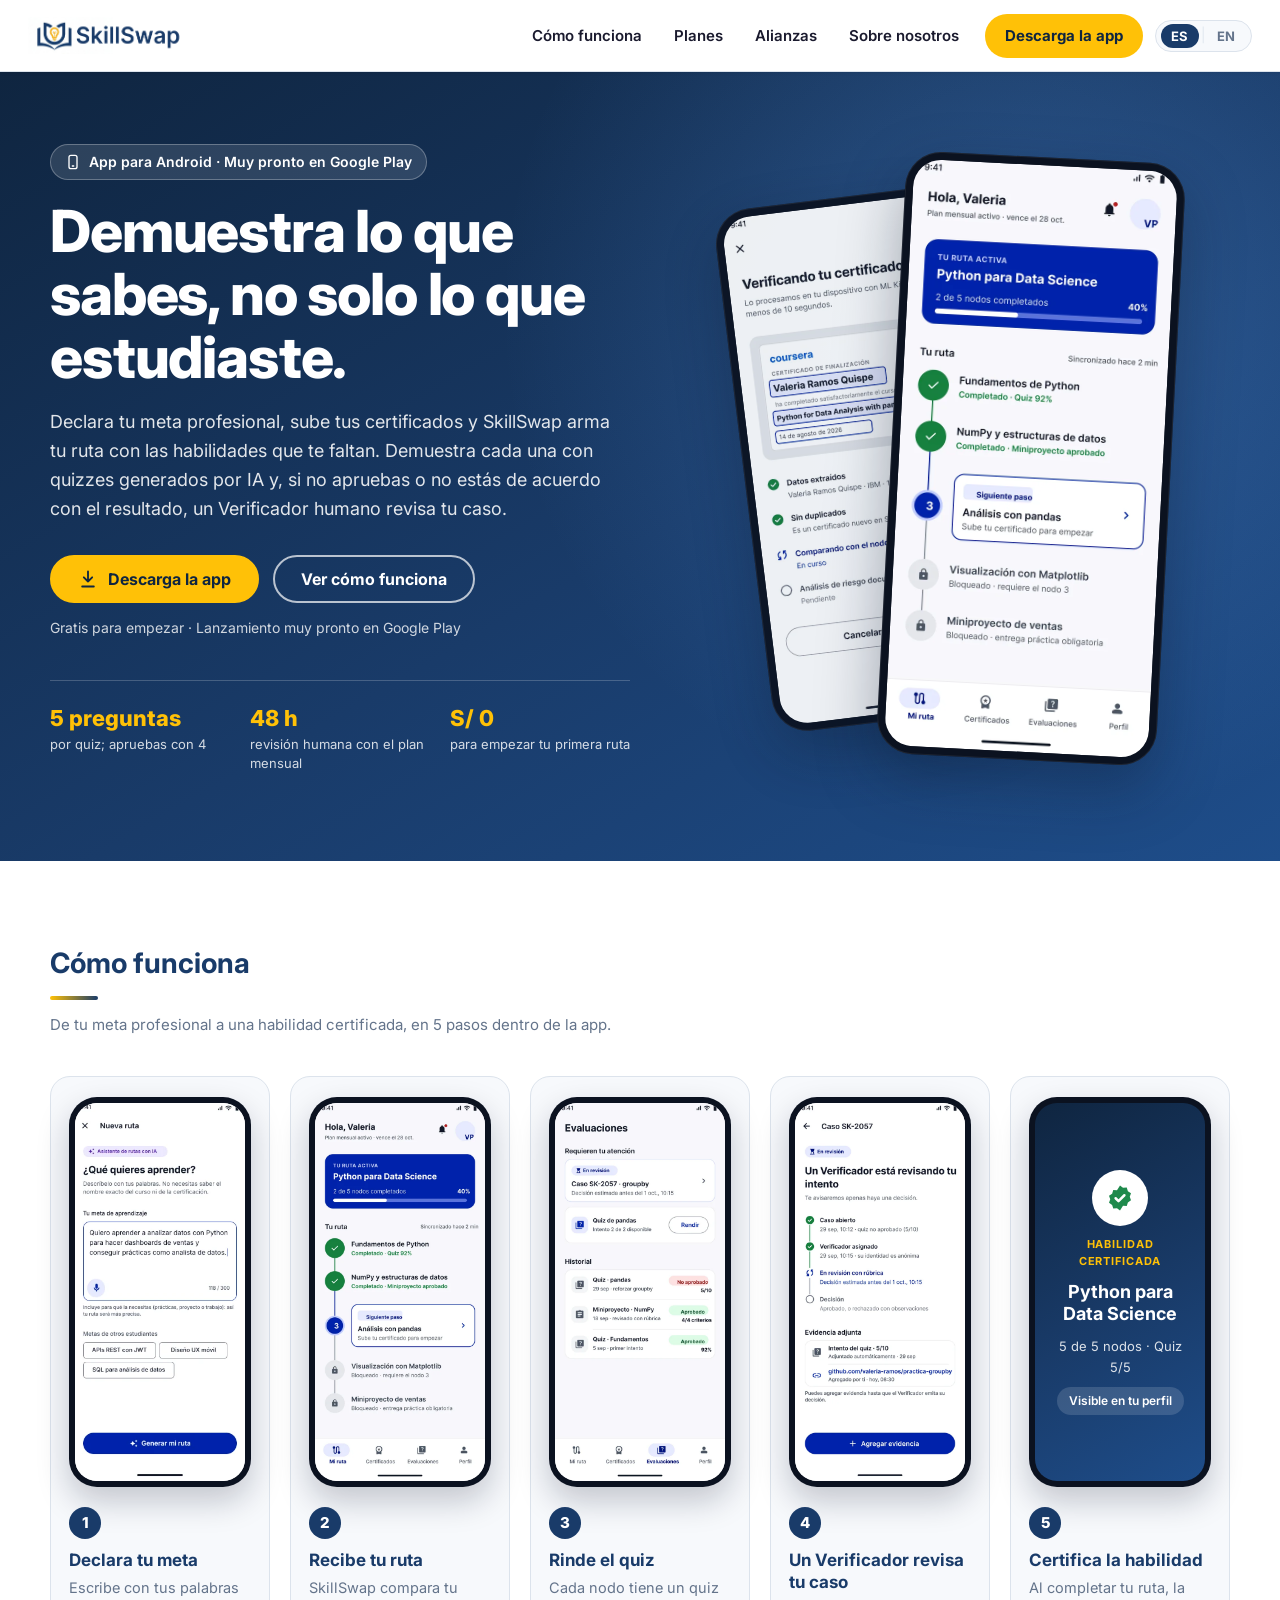
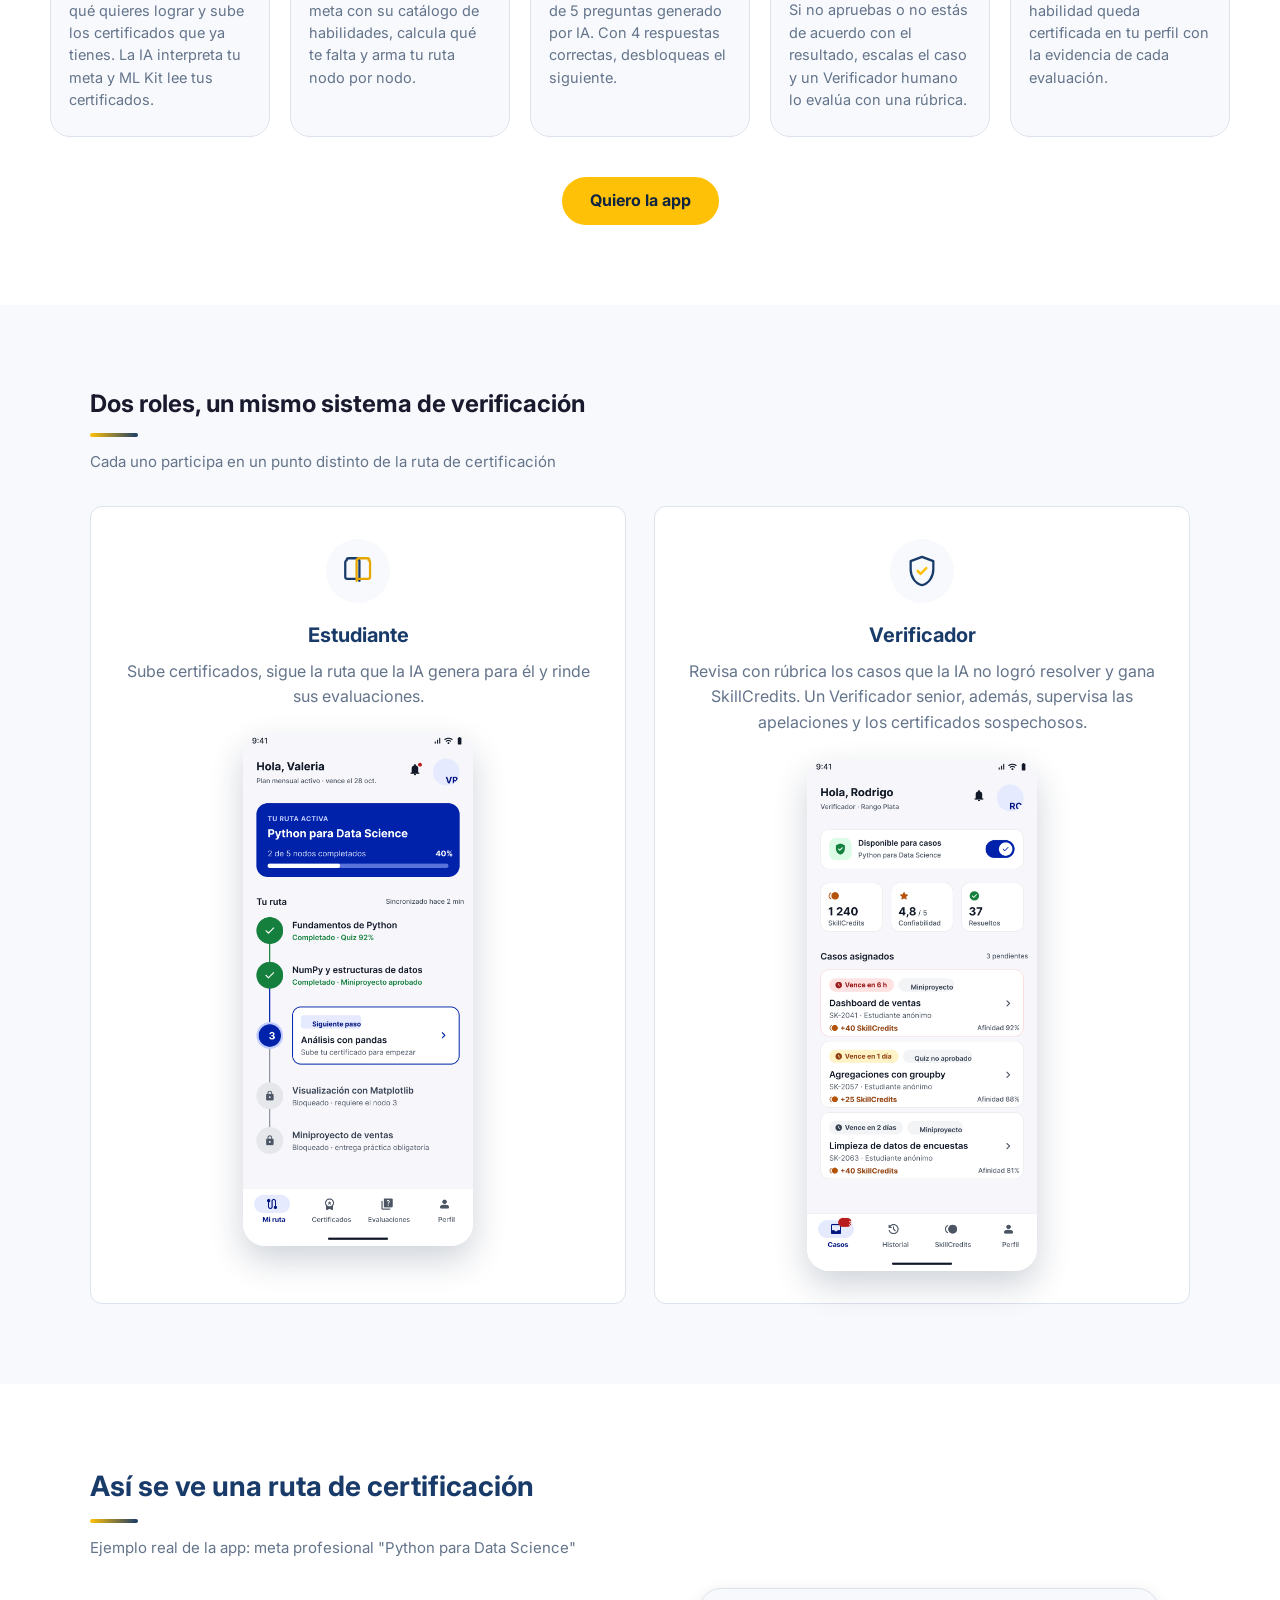
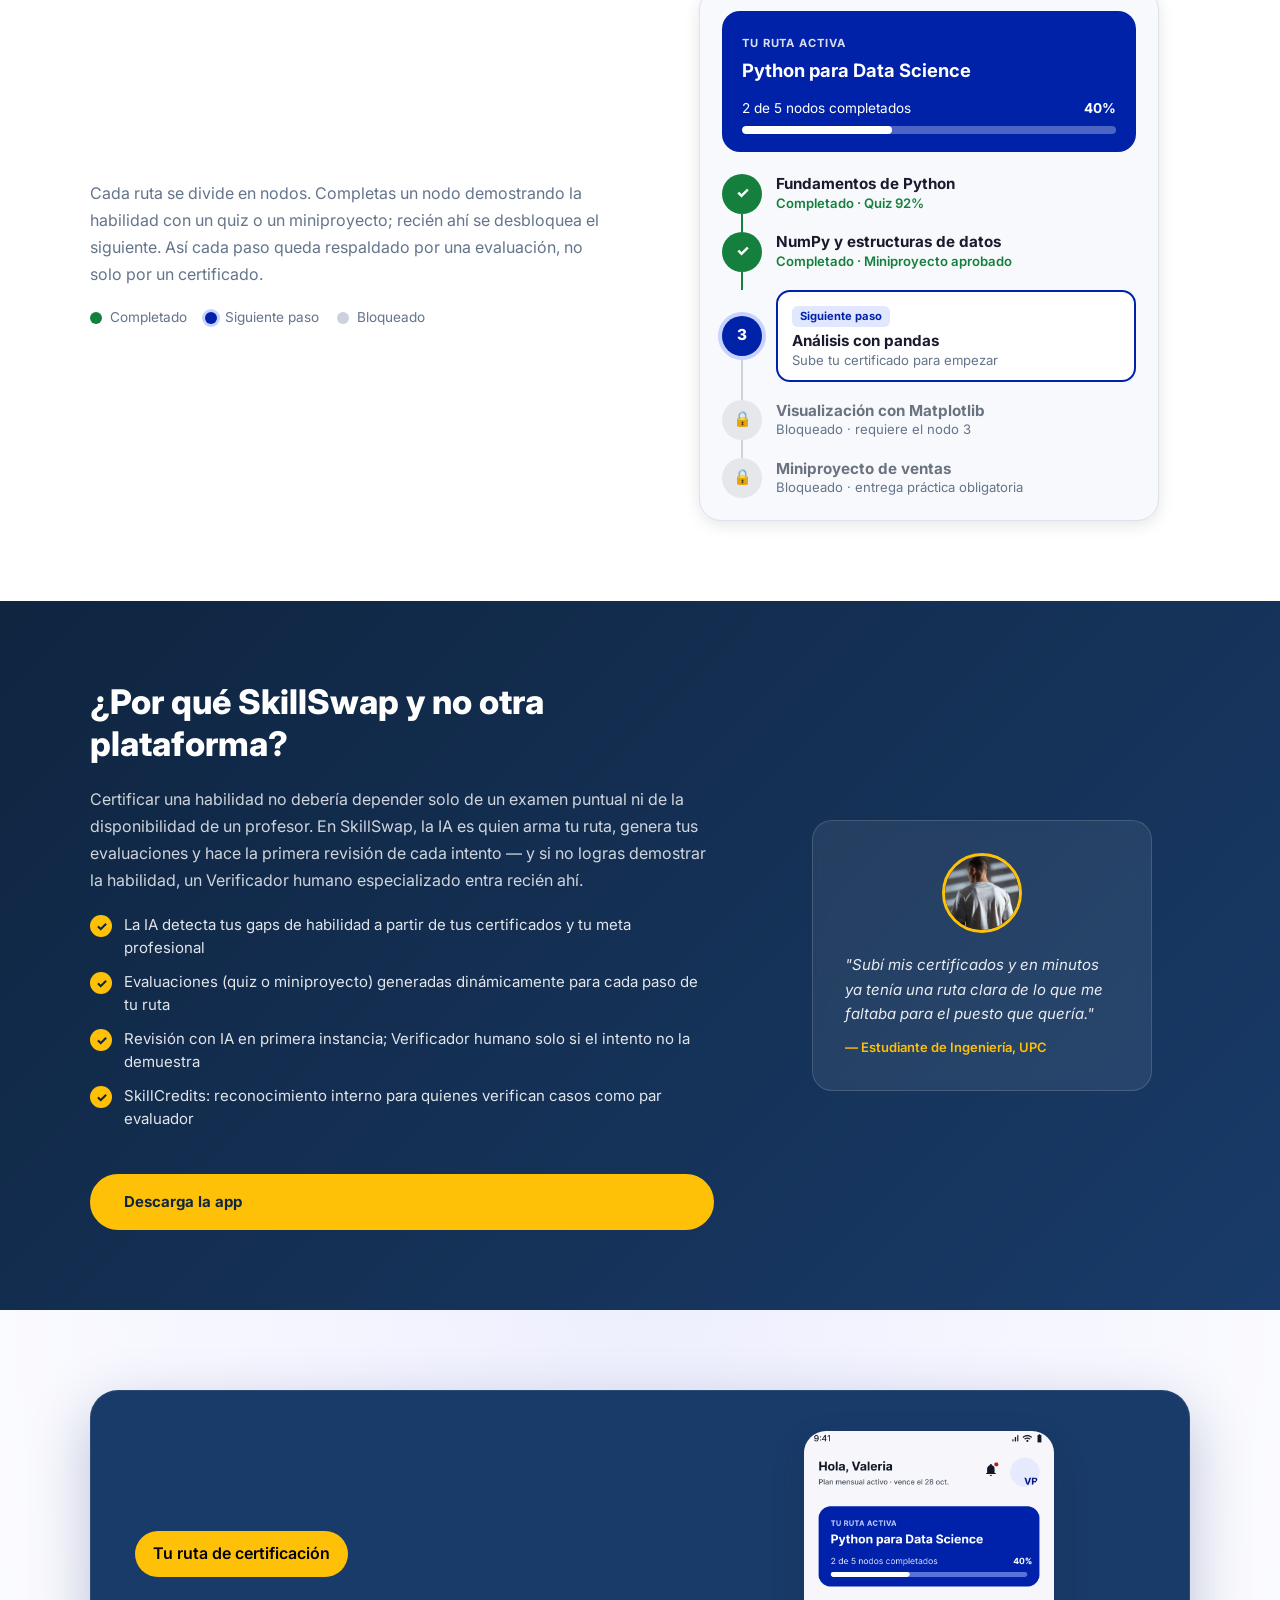
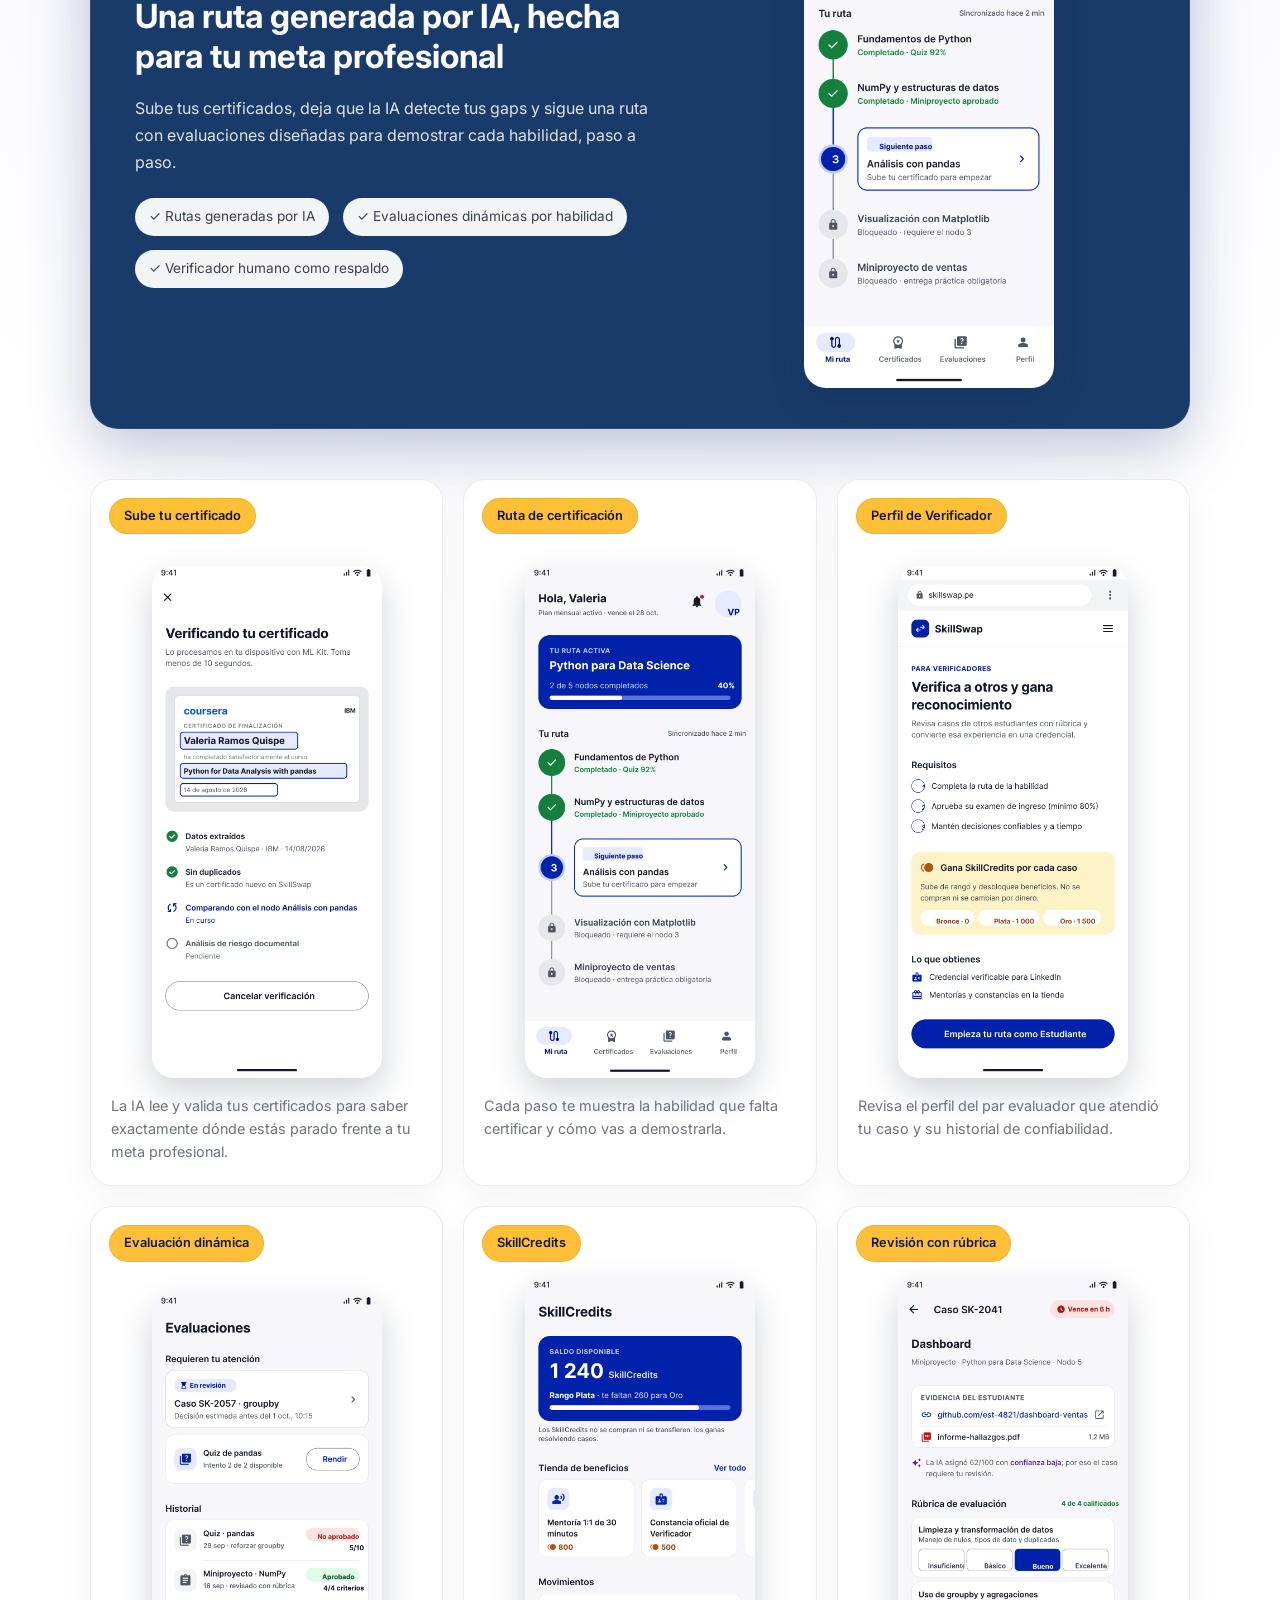
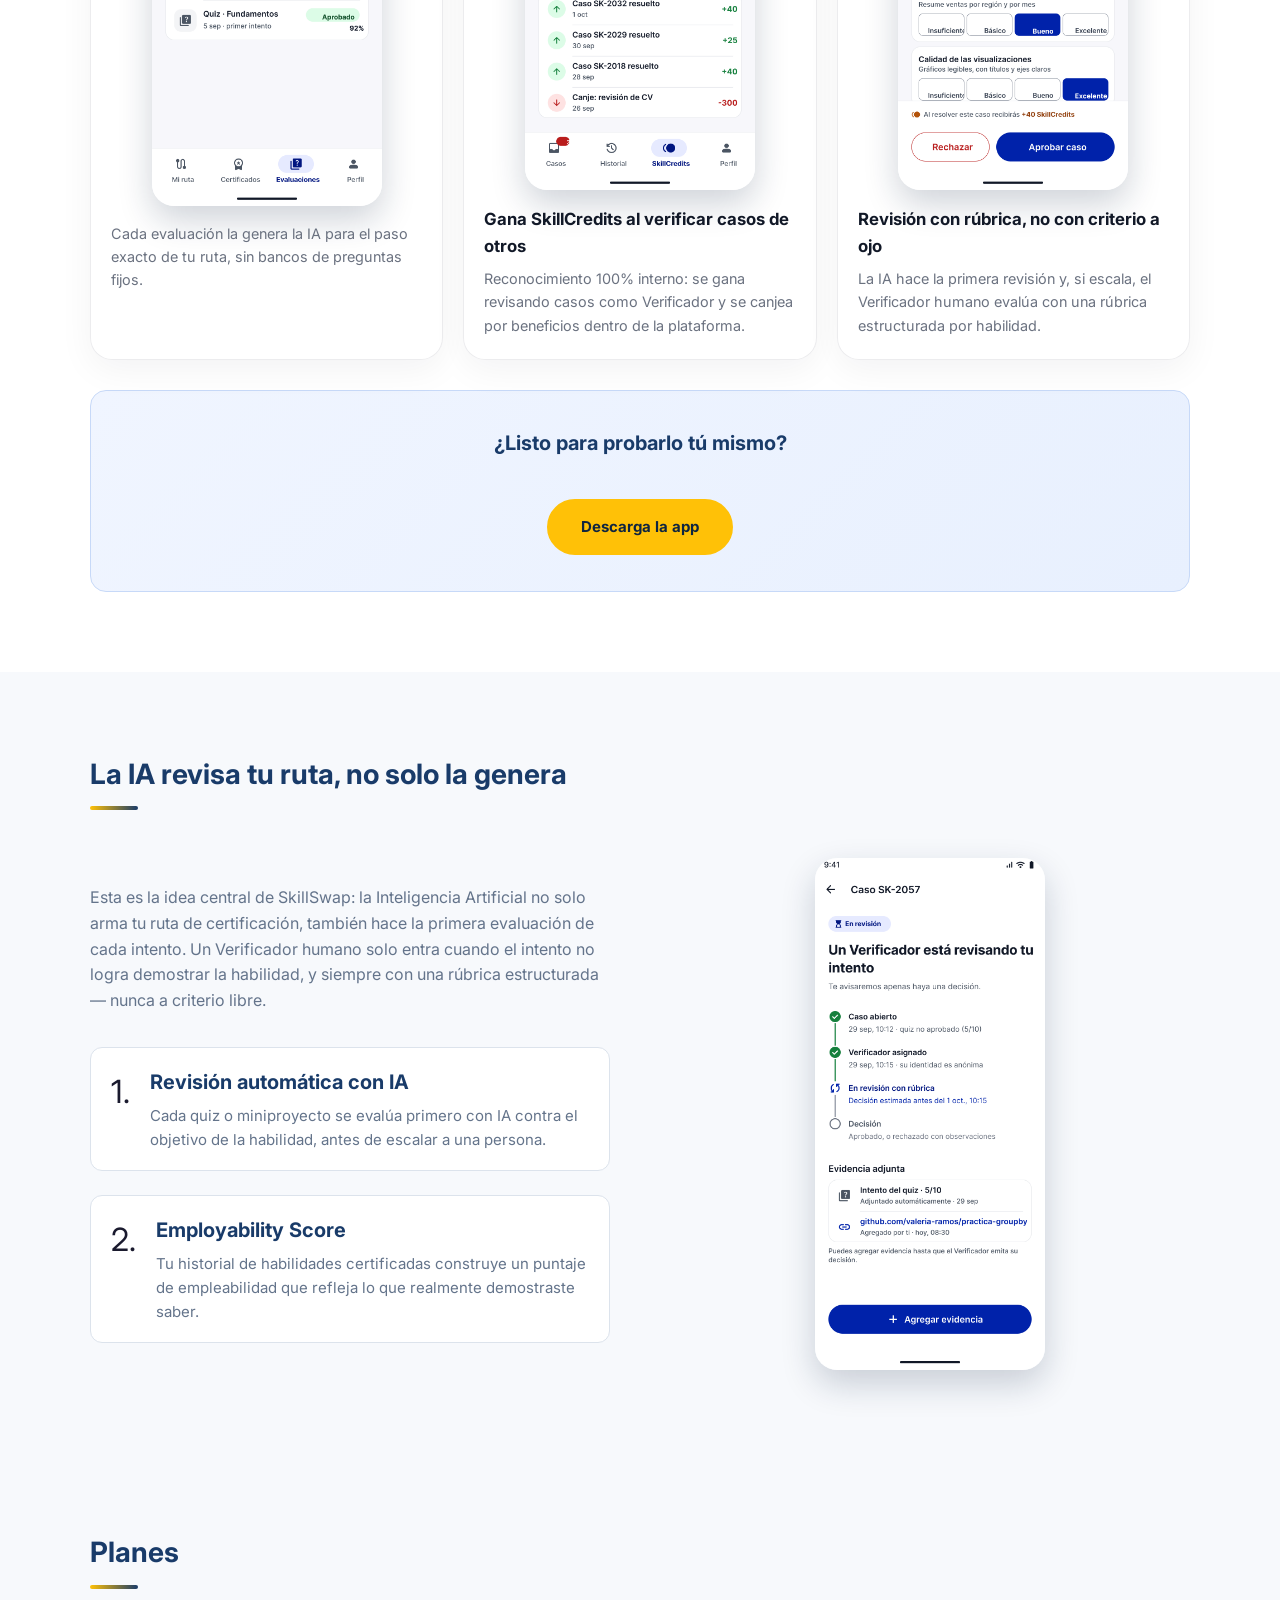
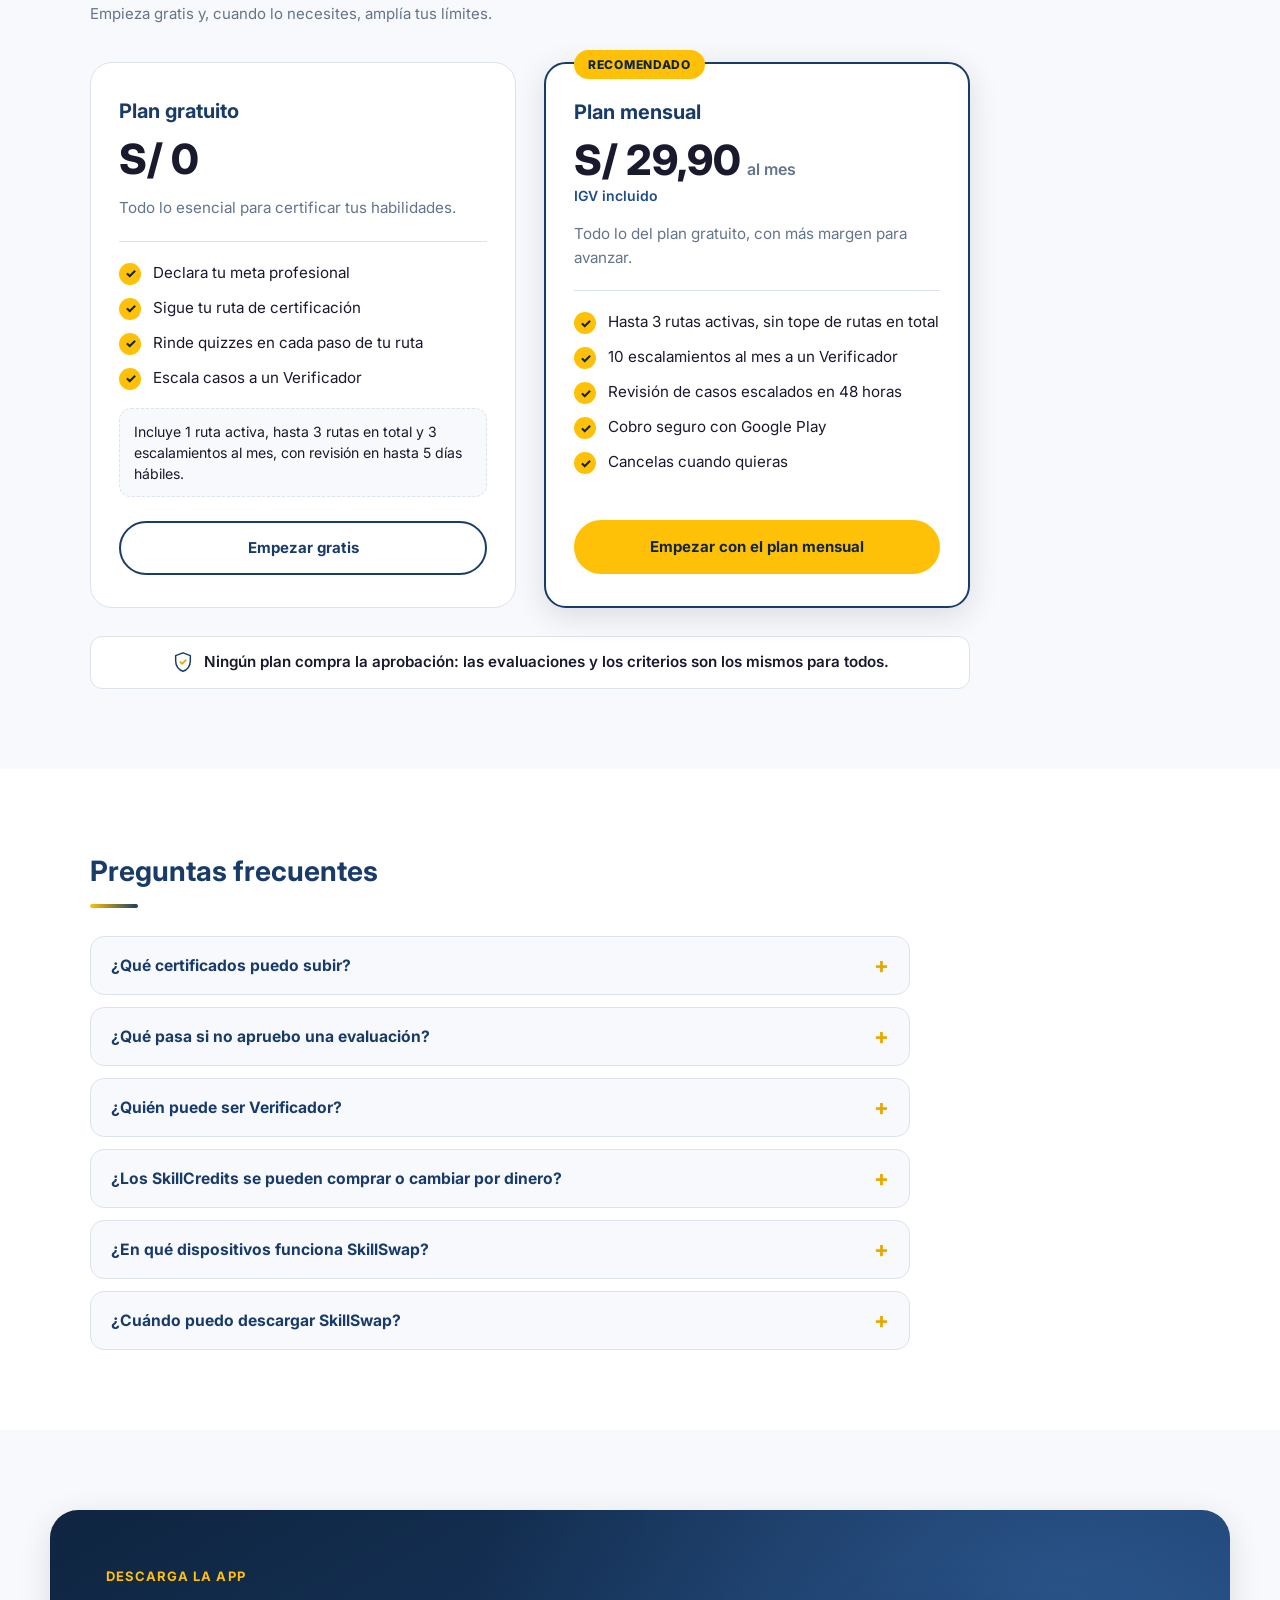
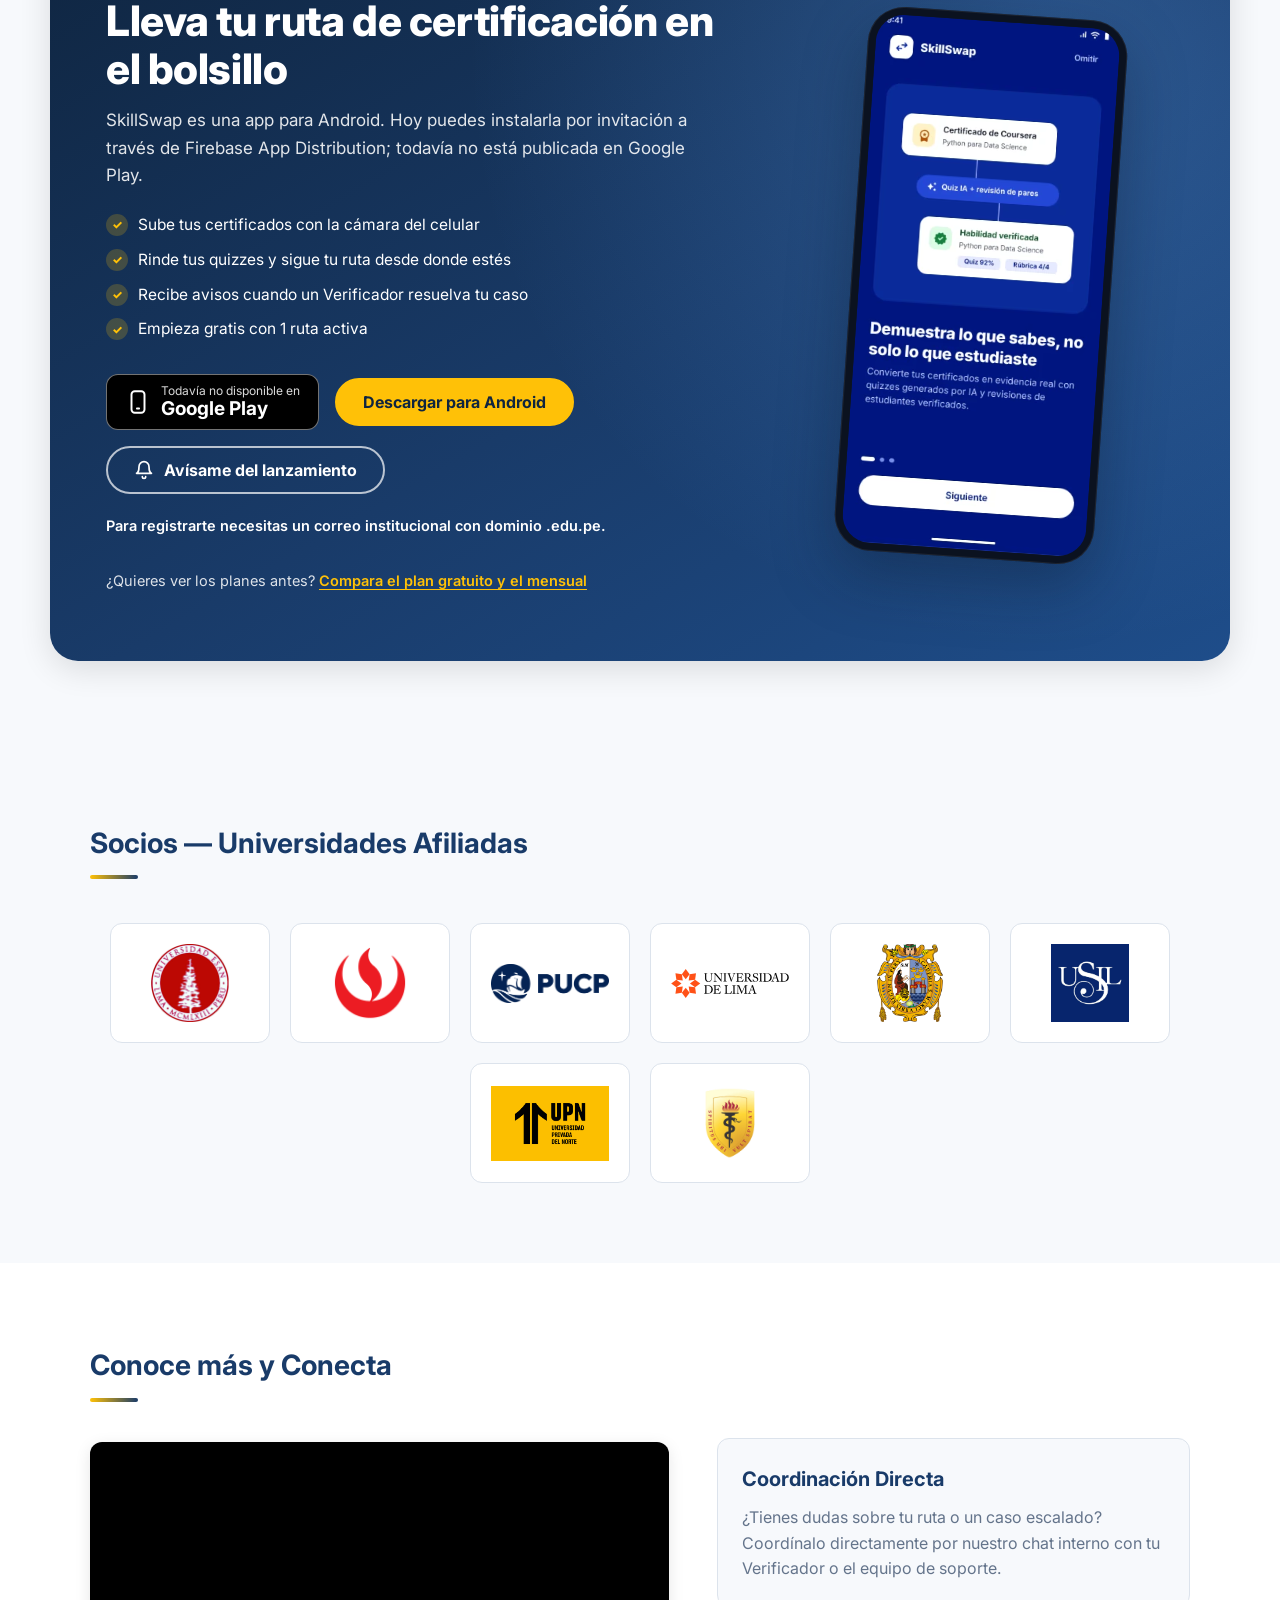
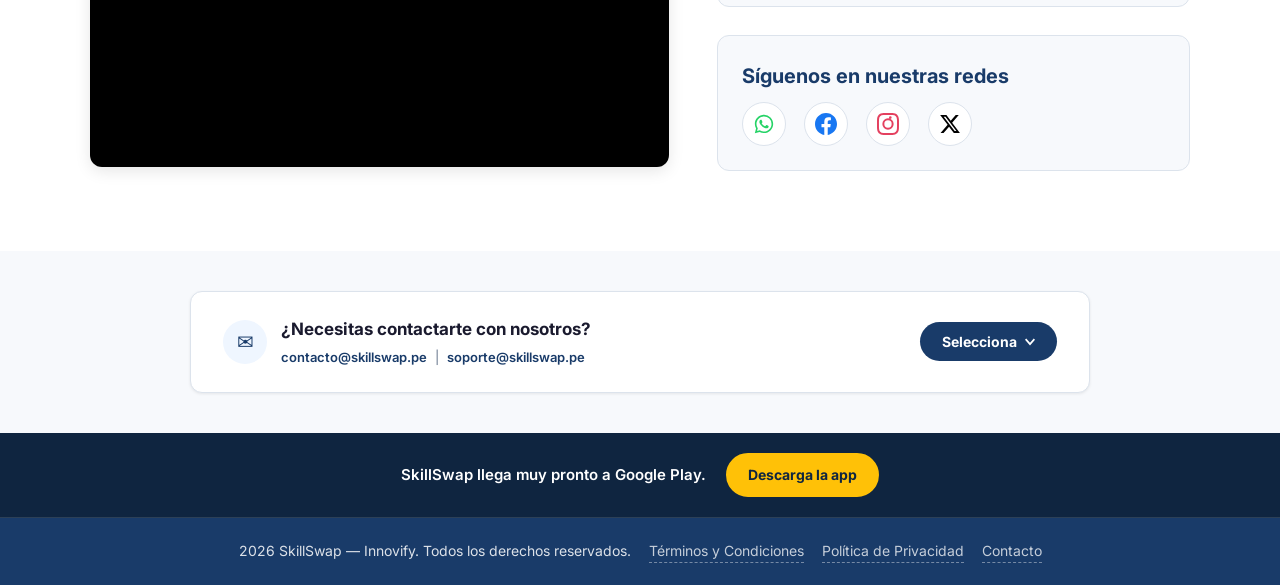
==== index.html @ 42bda7fb "feat(landing): embed YouTube presentation video in the connect section" ====
<!DOCTYPE html>
<html lang="es">
  <head>
    <meta charset="UTF-8" />
    <meta name="viewport" content="width=device-width, initial-scale=1.0" />

    <!-- ── SEO Meta Tags ── -->
    <meta name="description" content="SkillSwap es la app para Android que certifica tus habilidades: declara tu meta, sube tus certificados, sigue tu ruta y rinde quizzes generados por IA. Muy pronto en Google Play." />
    <meta name="keywords" content="verificación de habilidades, inteligencia artificial, certificaciones, ruta de aprendizaje, estudiantes universitarios, SkillSwap, Perú, empleabilidad" />
    <meta name="author" content="Innovify" />

    <!-- ── SEO Bilingüe: hreflang (US35) ── -->
    <link rel="alternate" hreflang="es" href="index.html" />
    <link rel="alternate" hreflang="en" href="index.html" />
    <link rel="alternate" hreflang="x-default" href="index.html" />

    <link rel="stylesheet" href="assets/styles/index_stylesheet.css" />
    <link rel="stylesheet" href="assets/styles/screenshots_stylesheet.css" />
    <link rel="stylesheet" href="assets/styles/app_landing_stylesheet.css" />
    <link rel="icon" href="favicon.ico" type="image/x-icon" />
    <title>SkillSwap | Verificación de Habilidades con IA</title>
  </head>
  <body>

    <!-- ═══════════════════════════════════════ NAV ═══════════════════════════════════════ -->
    <nav class="barra-navegacion">

      <!-- Botón menú hamburguesa -->
      <button type="button" class="menu-hamburguesa" id="btn-menu" aria-label="Abrir menú" aria-expanded="false" aria-controls="menu-principal">
        <span></span>
        <span></span>
        <span></span>
      </button>

      <!-- Logo -->
      <div class="logo">
        <a href="index.html">
          <img src="assets/images/SkillSwap_logo.png" alt="SkillSwap — inicio" />
        </a>
      </div>

      <!-- CTA de descarga visible en móvil (fuera del menú) -->
      <a href="#descarga" class="nav-cta-movil" data-i18n="nav-download-short">Descargar</a>

      <!-- Menú principal -->
      <div class="menu-horizontal" id="menu-principal">
        <ul class="menu-horizontal-opciones">

          <li><a href="#como-funciona" data-i18n="nav-como-funciona">Cómo funciona</a></li>
          <li><a href="#seccion-planes" data-i18n="nav-planes">Planes</a></li>
          <li><a href="sites/partnerships.html"   data-i18n="nav-alianzas">Alianzas</a></li>
          <li><a href="sites/aboutUs.html" data-i18n="nav-sobre-nosotros">Sobre nosotros</a></li>

          <li class="nav-cta-item">
            <a href="#descarga" class="nav-cta-descarga" data-i18n="nav-download">Descarga la app</a>
          </li>

          <!-- ── Selector de Idioma (US35) ── -->
          <li class="lang-switcher-item">
            <div class="lang-switcher" role="group" aria-label="Seleccionar idioma">
              <button class="lang-btn active" data-lang="es" onclick="applyLanguage('es')" aria-label="Español">ES</button>
              <span class="lang-divider">|</span>
              <button class="lang-btn"        data-lang="en" onclick="applyLanguage('en')" aria-label="English">EN</button>
            </div>
          </li>

        </ul>
      </div>
    </nav>

    <!-- ═══════════════════════════════════════ SECCIÓN 1 — HERO ═══════════════════════════════════════ -->
    <section class="hero-app" aria-labelledby="hero-titulo">
      <div class="hero-app-contenido">

        <div class="hero-app-texto">
          <p class="hero-app-badge">
            <svg width="16" height="16" viewBox="0 0 24 24" fill="none" aria-hidden="true" focusable="false"><rect x="6" y="2" width="12" height="20" rx="3" stroke="currentColor" stroke-width="2"/><path d="M11 18h2" stroke="currentColor" stroke-width="2" stroke-linecap="round"/></svg>
            <span data-i18n="hero-badge">App para Android · Muy pronto en Google Play</span>
          </p>
          <h1 class="hero-app-titulo" id="hero-titulo" data-i18n="hero-title">Demuestra lo que sabes, no solo lo que estudiaste.</h1>
          <p class="hero-app-subtitulo" data-i18n="hero-subtitle">Declara tu meta profesional, sube tus certificados y SkillSwap arma tu ruta con las habilidades que te faltan. Demuestra cada una con quizzes generados por IA y, si no apruebas o no estás de acuerdo con el resultado, un Verificador humano revisa tu caso.</p>

          <div class="hero-app-ctas">
            <a href="#descarga" class="btn-app btn-app-primario">
              <svg width="20" height="20" viewBox="0 0 24 24" fill="none" aria-hidden="true" focusable="false"><path d="M12 3v12m0 0l-5-5m5 5l5-5M5 21h14" stroke="currentColor" stroke-width="2.2" stroke-linecap="round" stroke-linejoin="round"/></svg>
              <span data-i18n="hero-btn">Descarga la app</span>
            </a>
            <a href="#como-funciona" class="btn-app btn-app-secundario" data-i18n="hero-btn-sec">Ver cómo funciona</a>
          </div>
          <p class="hero-app-nota" data-i18n="hero-note">Gratis para empezar · Lanzamiento muy pronto en Google Play</p>

          <ul class="hero-app-datos">
            <li><strong data-i18n="stat1-num">5 preguntas</strong><span data-i18n="stat1-label">por quiz; apruebas con 4</span></li>
            <li><strong data-i18n="stat2-num">48 h</strong><span data-i18n="stat2-label">revisión humana con el plan mensual</span></li>
            <li><strong data-i18n="stat3-num">S/ 0</strong><span data-i18n="stat3-label">para empezar tu primera ruta</span></li>
          </ul>
        </div>

        <div class="hero-app-visual">
          <figure class="telefono telefono-atras">
            <img src="assets/images/app/app-certificado.webp" width="560" height="1246" alt="Pantalla de la app: verificando un certificado de Coursera con ML Kit, datos extraídos y sin duplicados" />
          </figure>
          <figure class="telefono telefono-frente">
            <img src="assets/images/app/app-ruta.webp" width="560" height="1246" alt="Pantalla de la app: ruta activa Python para Data Science con 2 de 5 nodos completados" fetchpriority="high" />
          </figure>
        </div>

      </div>
    </section>

    <!-- ═══════════════════════════════════════ SECCIÓN 2 — SOBRE NOSOTROS / CÓMO FUNCIONA ═══════════════════════════════════════ -->
    <section class="seccion-flujo" id="como-funciona" aria-labelledby="flujo-titulo">
      <div class="titulo-seccion">
        <h2 class="nosotros-titulo" id="flujo-titulo" data-i18n="flow-title">Cómo funciona</h2>
        <div class="titulo-decorador"></div>
        <p class="seccion-subtitulo" data-i18n="flow-subtitle">De tu meta profesional a una habilidad certificada, en 5 pasos dentro de la app.</p>
      </div>

      <ol class="flujo-pasos" tabindex="0" aria-labelledby="flujo-titulo">
        <li class="flujo-paso">
          <figure class="telefono telefono-sm">
            <img src="assets/images/app/app-meta.webp" width="310" height="672" loading="lazy" alt="Pantalla Nueva ruta: el estudiante escribe su meta de aprendizaje y pulsa Generar mi ruta" />
          </figure>
          <span class="flujo-num" aria-hidden="true">1</span>
          <h3 data-i18n="flow1-title">Declara tu meta</h3>
          <p data-i18n="flow1-desc">Escribe con tus palabras qué quieres lograr y sube los certificados que ya tienes. La IA interpreta tu meta y ML Kit lee tus certificados.</p>
        </li>
        <li class="flujo-paso">
          <figure class="telefono telefono-sm">
            <img src="assets/images/app/app-ruta.webp" width="560" height="1246" loading="lazy" alt="Pantalla Mi ruta: nodos completados, siguiente paso y nodos bloqueados" />
          </figure>
          <span class="flujo-num" aria-hidden="true">2</span>
          <h3 data-i18n="flow2-title">Recibe tu ruta</h3>
          <p data-i18n="flow2-desc">SkillSwap compara tu meta con su catálogo de habilidades, calcula qué te falta y arma tu ruta nodo por nodo.</p>
        </li>
        <li class="flujo-paso">
          <figure class="telefono telefono-sm">
            <img src="assets/images/app/app-quiz.webp" width="560" height="1246" loading="lazy" alt="Pantalla Evaluaciones: quizzes pendientes e historial de intentos" />
          </figure>
          <span class="flujo-num" aria-hidden="true">3</span>
          <h3 data-i18n="flow3-title">Rinde el quiz</h3>
          <p data-i18n="flow3-desc">Cada nodo tiene un quiz de 5 preguntas generado por IA. Con 4 respuestas correctas, desbloqueas el siguiente.</p>
        </li>
        <li class="flujo-paso">
          <figure class="telefono telefono-sm">
            <img src="assets/images/app/app-revision-verificador.webp" width="560" height="1246" loading="lazy" alt="Pantalla de seguimiento de caso: un Verificador está revisando el intento con rúbrica" />
          </figure>
          <span class="flujo-num" aria-hidden="true">4</span>
          <h3 data-i18n="flow4-title">Un Verificador revisa tu caso</h3>
          <p data-i18n="flow4-desc">Si no apruebas o no estás de acuerdo con el resultado, escalas el caso y un Verificador humano lo evalúa con una rúbrica.</p>
        </li>
        <li class="flujo-paso">
          <figure class="telefono telefono-sm">
            <div class="credencial">
              <span class="credencial-icono" aria-hidden="true">
                <svg width="30" height="30" viewBox="0 0 24 24" fill="none"><path d="M12 2l2.4 1.8 3-.2.9 2.9 2.5 1.7-1 2.8 1 2.8-2.5 1.7-.9 2.9-3-.2L12 22l-2.4-1.8-3 .2-.9-2.9-2.5-1.7 1-2.8-1-2.8 2.5-1.7.9-2.9 3 .2L12 2z" fill="#1f8a4c"/><path d="M8.5 12.2l2.3 2.3 4.7-4.7" stroke="#fff" stroke-width="2" stroke-linecap="round" stroke-linejoin="round"/></svg>
              </span>
              <span class="credencial-etiqueta" data-i18n="flow5-card-label">Habilidad certificada</span>
              <strong class="credencial-nombre">Python para Data Science</strong>
              <span class="credencial-detalle" data-i18n="flow5-card-detail">5 de 5 nodos · Quiz 5/5</span>
              <span class="credencial-chip" data-i18n="flow5-card-chip">Visible en tu perfil</span>
            </div>
          </figure>
          <span class="flujo-num" aria-hidden="true">5</span>
          <h3 data-i18n="flow5-title">Certifica la habilidad</h3>
          <p data-i18n="flow5-desc">Al completar tu ruta, la habilidad queda certificada en tu perfil con la evidencia de cada evaluación.</p>
        </li>
      </ol>

      <div class="flujo-cta">
        <a href="#descarga" class="btn-app btn-app-primario" data-i18n="flow-btn">Quiero la app</a>
      </div>
    </section>

    <!-- ═══════════════════════════════════════ SECCIÓN — ROLES ═══════════════════════════════════════ -->
<section class="seccion-roles">
  <div class="titulo-seccion">
    <h2 class="roles-titulo" data-i18n="roles-title">Dos roles, un mismo sistema de verificación</h2>
    <div class="titulo-decorador"></div>
    <p class="seccion-subtitulo" data-i18n="roles-subtitle">Cada uno participa en un punto distinto de la ruta de certificación</p>
  </div>

  <div class="roles-grid">
  <div class="rol-card">
    <div class="rol-icono">
      <svg width="34" height="34" viewBox="0 0 24 24" fill="none" xmlns="http://www.w3.org/2000/svg"><path d="M4 4.5C4 3.67 4.67 3 5.5 3H11a2 2 0 0 1 2 2v14a1.5 1.5 0 0 0-1.5-1.5H4.5A1.5 1.5 0 0 1 3 16V6c0-.83.67-1.5 1-1.5z" stroke="var(--primary-color)" stroke-width="1.6" stroke-linejoin="round"/><path d="M20 4.5c0-.83-.67-1.5-1.5-1.5H13a2 2 0 0 0-2 2v14a1.5 1.5 0 0 1 1.5-1.5h6.5a1.5 1.5 0 0 0 1.5-1.5V6c0-.83-.33-1.5-1-1.5z" stroke="var(--secondary-dark)" stroke-width="1.6" stroke-linejoin="round"/></svg>
    </div>
    <h3 data-i18n="rol-learner-title">Estudiante</h3>
    <p data-i18n="rol-learner-desc">Sube certificados, sigue la ruta que la IA genera para él y rinde sus evaluaciones.</p>
    <div class="rol-dashboard-preview">
       <img src="assets/images/UX-movil-dashboard-rutas.png" alt="Inicio del Estudiante: ruta activa Python para Data Science con 2 de 5 nodos completados" width="824" height="1834" loading="lazy" />
    </div>
    
  </div>

    <div class="rol-card">
    <div class="rol-icono">
      <svg width="34" height="34" viewBox="0 0 24 24" fill="none" xmlns="http://www.w3.org/2000/svg"><path d="M12 2L4 5v6c0 5.25 3.4 10.14 8 11 4.6-.86 8-5.75 8-11V5l-8-3z" stroke="var(--primary-color)" stroke-width="1.6" stroke-linejoin="round"/><path d="M9 12l2 2 4-4" stroke="var(--secondary-color)" stroke-width="1.8" stroke-linecap="round" stroke-linejoin="round"/></svg>
    </div>
    <h3 data-i18n="rol-tutor-title">Verificador</h3>
    <p data-i18n="rol-tutor-desc">Revisa con rúbrica los casos que la IA no logró resolver y gana SkillCredits. Un Verificador senior, además, supervisa las apelaciones y los certificados sospechosos.</p>
    <div class="rol-dashboard-preview">
       <img src="assets/images/UX-movil-interfaz.png" alt="Inicio del Verificador: casos asignados, SkillCredits y confiabilidad" width="824" height="1834" loading="lazy" />
    </div>
  </div>
</div>
</section>

    <!-- ═══════════════════════════════════════ SECCIÓN — EJEMPLO DE RUTA ═══════════════════════════════════════ -->
    <section class="seccion-ruta" id="seccion-ruta">
      <div class="titulo-seccion">
        <h2 class="nosotros-titulo" data-i18n="route-title">Así se ve una ruta de certificación</h2>
        <div class="titulo-decorador"></div>
        <p class="seccion-subtitulo" data-i18n="route-subtitle">Ejemplo real de la app: meta profesional "Python para Data Science"</p>
      </div>

      <div class="ruta-layout">
        <div class="ruta-intro">
          <p data-i18n="route-desc">Cada ruta se divide en nodos. Completas un nodo demostrando la habilidad con un quiz o un miniproyecto; recién ahí se desbloquea el siguiente. Así cada paso queda respaldado por una evaluación, no solo por un certificado.</p>
          <ul class="ruta-leyenda">
            <li><span class="ruta-punto hecho"></span><span data-i18n="route-legend-done">Completado</span></li>
            <li><span class="ruta-punto actual"></span><span data-i18n="route-legend-current">Siguiente paso</span></li>
            <li><span class="ruta-punto bloqueado"></span><span data-i18n="route-legend-locked">Bloqueado</span></li>
          </ul>
        </div>

        <div class="ruta-card" role="group" aria-label="Ejemplo de ruta: Python para Data Science">
          <div class="ruta-resumen">
            <small data-i18n="route-active">TU RUTA ACTIVA</small>
            <strong>Python para Data Science</strong>
            <div class="ruta-progreso-txt"><span data-i18n="route-progress">2 de 5 nodos completados</span><b>40%</b></div>
            <div class="ruta-barra"><span></span></div>
          </div>

          <ol class="ruta-nodos">
            <li class="ruta-nodo hecho">
              <span class="ruta-icono">✓</span>
              <div><h4>Fundamentos de Python</h4><p data-i18n="route-n1">Completado · Quiz 92%</p></div>
            </li>
            <li class="ruta-nodo hecho">
              <span class="ruta-icono">✓</span>
              <div><h4>NumPy y estructuras de datos</h4><p data-i18n="route-n2">Completado · Miniproyecto aprobado</p></div>
            </li>
            <li class="ruta-nodo actual">
              <span class="ruta-icono">3</span>
              <div class="ruta-nodo-caja"><span class="ruta-etiqueta" data-i18n="route-next">Siguiente paso</span><h4>Análisis con pandas</h4><p data-i18n="route-n3">Sube tu certificado para empezar</p></div>
            </li>
            <li class="ruta-nodo bloqueado">
              <span class="ruta-icono">🔒</span>
              <div><h4>Visualización con Matplotlib</h4><p data-i18n="route-n4">Bloqueado · requiere el nodo 3</p></div>
            </li>
            <li class="ruta-nodo bloqueado">
              <span class="ruta-icono">🔒</span>
              <div><h4>Miniproyecto de ventas</h4><p data-i18n="route-n5">Bloqueado · entrega práctica obligatoria</p></div>
            </li>
          </ol>
        </div>
      </div>
    </section>

    <!-- ═══════════════════════════════════════ SECCIÓN — PITCH / VALOR ═══════════════════════════════════════ -->
    <section class="seccion-pitch">
      <div class="pitch-contenido">
        <div class="pitch-texto">
          <h2 data-i18n="pitch-title">¿Por qué SkillSwap y no otra plataforma?</h2>
          <p data-i18n="pitch-desc">
            Certificar una habilidad no debería depender solo de un examen puntual ni de la disponibilidad de un profesor. En SkillSwap, la IA es quien arma tu ruta, genera tus evaluaciones y hace la primera revisión de cada intento — y si no logras demostrar la habilidad, un Verificador humano especializado entra recién ahí.
          </p>
          <ul class="pitch-lista">
            <li>
              <span class="pitch-check">✓</span>
              <span data-i18n="pitch-item1">La IA detecta tus gaps de habilidad a partir de tus certificados y tu meta profesional</span>
            </li>
            <li>
              <span class="pitch-check">✓</span>
              <span data-i18n="pitch-item2">Evaluaciones (quiz o miniproyecto) generadas dinámicamente para cada paso de tu ruta</span>
            </li>
            <li>
              <span class="pitch-check">✓</span>
              <span data-i18n="pitch-item3">Revisión con IA en primera instancia; Verificador humano solo si el intento no la demuestra</span>
            </li>
            <li>
              <span class="pitch-check">✓</span>
              <span data-i18n="pitch-item4">SkillCredits: reconocimiento interno para quienes verifican casos como par evaluador</span>
            </li>
          </ul>
          <a href="#descarga" class="llamado-accion-boton" data-i18n="pitch-btn">
            Descarga la app
          </a>
        </div>
        <div class="pitch-imagen">
          <div class="pitch-card">
            <img src="assets/images/ima-chico2.png" alt="Estudiante usando SkillSwap" class="pitch-avatar" />
            <div class="pitch-quote">
              <p data-i18n="pitch-quote">"Subí mis certificados y en minutos ya tenía una ruta clara de lo que me faltaba para el puesto que quería."</p>
              <span class="pitch-quote-autor" data-i18n="pitch-quote-author">— Estudiante de Ingeniería, UPC</span>
            </div>
          </div>
        </div>
      </div>
    </section>

    <!-- ═══════════════════════════════════════ SECCIÓN — SCREENSHOTS DE LA APP ═══════════════════════════════════════ -->

    <section class="screenshots-section" id="seccion-screenshots">

      <div class="hero-screenshot-card">

        <div class="hero-text">

          <div class="feature-tag" data-i18n="ss-hero-tag">
            Tu ruta de certificación
          </div>

          <h3 data-i18n="ss-hero-title">
            Una ruta generada por IA, hecha para tu meta profesional
          </h3>

          <p data-i18n="ss-hero-desc">
            Sube tus certificados, deja que la IA detecte tus gaps y sigue
            una ruta con evaluaciones diseñadas para demostrar cada
            habilidad, paso a paso.
          </p>

          <div class="feature-points">

            <span data-i18n="ss-hero-point-1">
              ✓ Rutas generadas por IA
            </span>

            <span data-i18n="ss-hero-point-2">
              ✓ Evaluaciones dinámicas por habilidad
            </span>

            <span data-i18n="ss-hero-point-3">
              ✓ Verificador humano como respaldo
            </span>

          </div>

        </div>

        <div class="hero-screenshot-placeholder">
         <img src="assets/images/UX-movil-dashboard-rutas.png" alt="Ruta de certificación del estudiante en la app SkillSwap" width="824" height="1834" />
        </div>

      </div>

      <div class="screenshots-grid">

        <!-- SEARCH -->
        <div class="screenshot-card-modern">

          <div class="card-badge" data-i18n="ss-search-badge">
            Sube tu certificado
          </div>


          <div class="card-content">
            <img src="assets/images/UX-movil-dashboard-subida-certificados.png" alt="Pantalla de verificación de un certificado subido" width="824" height="1834" loading="lazy" />
            <p data-i18n="ss-search-desc">La IA lee y valida tus certificados para saber exactamente dónde estás parado frente a tu meta profesional.</p>
          </div>

        </div>

        <!-- CHAT -->
        <div class="screenshot-card-modern">

          <div class="card-badge" data-i18n="ss-chat-badge">
            Ruta de certificación
          </div>

          <div class="card-content">
            <img src="assets/images/UX-movil-dashboard-rutas.png" alt="Ruta de certificación con nodos completados y bloqueados" width="824" height="1834" loading="lazy" />
            <p data-i18n="ss-chat-desc">Cada paso te muestra la habilidad que falta certificar y cómo vas a demostrarla.</p>
          </div>

        </div>

        <!-- PROFILE -->
        <div class="screenshot-card-modern">

          <div class="card-badge" data-i18n="ss-profile-badge">
            Perfil de Verificador
          </div>

          <div class="card-content">
            <img src="assets/images/UX-movil-verificadores-habilidad.png" alt="Perfil de Verificador: requisitos y beneficios" width="824" height="1834" loading="lazy" />
            <p data-i18n="ss-profile-desc">Revisa el perfil del par evaluador que atendió tu caso y su historial de confiabilidad.</p>
          </div>

        </div>

        <!-- SESSION -->
        <div class="screenshot-card-modern">

          <div class="card-badge" data-i18n="ss-session-badge">
            Evaluación dinámica
          </div>

          <div class="card-content">
           <img src="assets/images/UX-movil-estudiante-quiz.png" alt="Evaluaciones: quiz de pandas e historial de intentos" width="824" height="1834" loading="lazy" />
            <p data-i18n="ss-session-desc">Cada evaluación la genera la IA para el paso exacto de tu ruta, sin bancos de preguntas fijos.</p>
          </div>

        </div>

        <!-- WALLET -->
        <div class="screenshot-card-modern">

          <div class="card-badge" data-i18n="ss-wallet-badge">
            SkillCredits
          </div>

          <div class="screenshot-placeholder">
           <img src="assets/images/UX-movil-SkillCredits.png" alt="Saldo de SkillCredits y tienda de beneficios" width="824" height="1834" loading="lazy" />
          </div>

          <div class="card-content">
            <h4 data-i18n="ss-wallet-title">Gana SkillCredits al verificar casos de otros</h4>
            <p data-i18n="ss-wallet-desc">Reconocimiento 100% interno: se gana revisando casos como Verificador y se canjea por beneficios dentro de la plataforma.</p>
          </div>

        </div>

        <!-- REVIEW -->
        <div class="screenshot-card-modern">

          <div class="card-badge" data-i18n="ss-review-badge">
            Revisión con rúbrica
          </div>

          <div class="screenshot-placeholder">
            <img src="assets/images/UX-movil-dashboard-estudiante.png" alt="Revisión de un caso con rúbrica por criterio" width="824" height="1834" loading="lazy" />
          </div>

          <div class="card-content">
            <h4 data-i18n="ss-review-title">Revisión con rúbrica, no con criterio a ojo</h4>
            <p data-i18n="ss-review-desc">La IA hace la primera revisión y, si escala, el Verificador humano evalúa con una rúbrica estructurada por habilidad.</p>
          </div>

        </div>

      </div>

        <!-- CTA dentro de screenshots -->
        <div class="screenshots-cta">
          <p data-i18n="screenshots-cta-txt">¿Listo para probarlo tú mismo?</p>
          <a href="#descarga" class="llamado-accion-boton" data-i18n="screenshots-cta-btn">
            Descarga la app
          </a>
        </div>

    </section>

    <!-- ═══════════════════════════════════════ SECCIÓN — VERIFICACIÓN CON IA ═══════════════════════════════════════ -->
    <section class="seccion-iot">
      <div class="division-general-iot">
        <div class="titulo-seccion">
          <h2 class="iot-titulo" data-i18n="iot-title">La IA revisa tu ruta, no solo la genera</h2>
          <div class="titulo-decorador"></div>
        </div>

        <div class="division-contenido-row-iot">
          <div class="division-iot-txt">
            <p class="iot-desc" data-i18n="iot-desc">
              Esta es la idea central de SkillSwap: la Inteligencia Artificial no solo arma tu ruta de certificación, también hace la primera evaluación de cada intento. Un Verificador humano solo entra cuando el intento no logra demostrar la habilidad, y siempre con una rúbrica estructurada — nunca a criterio libre.
            </p>

            <div class="elementos-iot-txt">
              <div class="ns-icono">
                <span style="font-size: 32px;">1.</span>
              </div>
              <div class="ns-texto">
                <h3 data-i18n="iot-feature1-title">Revisión automática con IA</h3>
                <p data-i18n="iot-feature1-desc">Cada quiz o miniproyecto se evalúa primero con IA contra el objetivo de la habilidad, antes de escalar a una persona.</p>
              </div>
            </div>

            <div class="elementos-iot-txt">
              <div class="ns-icono">
                <span style="font-size: 32px;">2.</span>
              </div>
              <div class="ns-texto">
                <h3 data-i18n="iot-feature2-title">Employability Score</h3>
                <p data-i18n="iot-feature2-desc">Tu historial de habilidades certificadas construye un puntaje de empleabilidad que refleja lo que realmente demostraste saber.</p>
              </div>
            </div>
          </div>

          <div class="division-iot-ima">
            <div class="screenshot-placeholder">
              <img src="assets/images/UX-movil-revision-rubrica.png" alt="Seguimiento de un caso: un Verificador está revisando el intento con rúbrica" width="824" height="1834" loading="lazy" />
            </div>
          </div>
        </div>
      </div>
    </section>

    <!-- ═══════════════════════════════════════ SECCIÓN — PLANES (US43 · modelo freemium) ═══════════════════════════════════════ -->
    <section class="seccion-planes" id="seccion-planes" aria-labelledby="planes-titulo">
      <div class="titulo-seccion">
        <h2 class="nosotros-titulo" id="planes-titulo" data-i18n="plans-title">Planes</h2>
        <div class="titulo-decorador"></div>
        <p class="seccion-subtitulo" data-i18n="plans-subtitle">Empieza gratis y, cuando lo necesites, amplía tus límites.</p>
      </div>

      <div class="planes-grid">

        <!-- Plan gratuito -->
        <article class="plan-card" aria-labelledby="plan-free-name">
          <h3 class="plan-nombre" id="plan-free-name" data-i18n="plan-free-name">Plan gratuito</h3>
          <p class="plan-precio">
            <span class="plan-monto" data-i18n="plan-free-price">S/ 0</span>
          </p>
          <p class="plan-desc" data-i18n="plan-free-desc">Todo lo esencial para certificar tus habilidades.</p>
          <ul class="plan-lista">
            <li><span class="plan-check" aria-hidden="true">✓</span><span data-i18n="plan-free-f1">Declara tu meta profesional</span></li>
            <li><span class="plan-check" aria-hidden="true">✓</span><span data-i18n="plan-free-f2">Sigue tu ruta de certificación</span></li>
            <li><span class="plan-check" aria-hidden="true">✓</span><span data-i18n="plan-free-f3">Rinde quizzes en cada paso de tu ruta</span></li>
            <li><span class="plan-check" aria-hidden="true">✓</span><span data-i18n="plan-free-f4">Escala casos a un Verificador</span></li>
          </ul>
          <p class="plan-limite" data-i18n="plan-free-limit">Incluye 1 ruta activa, hasta 3 rutas en total y 3 escalamientos al mes, con revisión en hasta 5 días hábiles.</p>
          <a href="#descarga" class="plan-cta plan-cta-secundario" data-i18n="plan-free-btn">Empezar gratis</a>
        </article>

        <!-- Plan mensual (recomendado) -->
        <article class="plan-card plan-destacado" aria-labelledby="plan-premium-name">
          <span class="plan-badge" data-i18n="plan-premium-badge">Recomendado</span>
          <h3 class="plan-nombre" id="plan-premium-name" data-i18n="plan-premium-name">Plan mensual</h3>
          <p class="plan-precio">
            <span class="plan-monto" data-i18n="plan-premium-price">S/ 29,90</span>
            <span class="plan-periodo" data-i18n="plan-premium-period">al mes</span>
          </p>
          <p class="plan-igv" data-i18n="plan-premium-tax">IGV incluido</p>
          <p class="plan-desc" data-i18n="plan-premium-desc">Todo lo del plan gratuito, con más margen para avanzar.</p>
          <ul class="plan-lista">
            <li><span class="plan-check" aria-hidden="true">✓</span><span data-i18n="plan-premium-f1">Hasta 3 rutas activas, sin tope de rutas en total</span></li>
            <li><span class="plan-check" aria-hidden="true">✓</span><span data-i18n="plan-premium-f2">10 escalamientos al mes a un Verificador</span></li>
            <li><span class="plan-check" aria-hidden="true">✓</span><span data-i18n="plan-premium-f3">Revisión de casos escalados en 48 horas</span></li>
            <li><span class="plan-check" aria-hidden="true">✓</span><span data-i18n="plan-premium-f4">Cobro seguro con Google Play</span></li>
            <li><span class="plan-check" aria-hidden="true">✓</span><span data-i18n="plan-premium-f5">Cancelas cuando quieras</span></li>
          </ul>
          <a href="#descarga" class="plan-cta" data-i18n="plan-premium-btn">Empezar con el plan mensual</a>
        </article>

      </div>

      <p class="planes-nota" role="note">
        <svg class="planes-nota-icono" width="22" height="22" viewBox="0 0 24 24" fill="none" aria-hidden="true" focusable="false" xmlns="http://www.w3.org/2000/svg"><path d="M12 2L4 5v6c0 5.25 3.4 10.14 8 11 4.6-.86 8-5.75 8-11V5l-8-3z" stroke="var(--primary-color)" stroke-width="1.6" stroke-linejoin="round"/><path d="M9 12l2 2 4-4" stroke="var(--secondary-dark)" stroke-width="1.8" stroke-linecap="round" stroke-linejoin="round"/></svg>
        <span data-i18n="plans-note">Ningún plan compra la aprobación: las evaluaciones y los criterios son los mismos para todos.</span>
      </p>
    </section>

    <!-- ═══════════════════════════════════════ SECCIÓN — PREGUNTAS FRECUENTES ═══════════════════════════════════════ -->
    <section class="seccion-faq" id="seccion-faq">
      <div class="titulo-seccion">
        <h2 class="nosotros-titulo" data-i18n="faq-title">Preguntas frecuentes</h2>
        <div class="titulo-decorador"></div>
      </div>

      <div class="faq-lista">
        <details class="faq-item">
          <summary data-i18n="faq-q1">¿Qué certificados puedo subir?</summary>
          <p data-i18n="faq-a1">Los certificados externos que ya tienes. La IA los lee, los valida y los compara con tu meta profesional para detectar qué habilidades te faltan.</p>
        </details>
        <details class="faq-item">
          <summary data-i18n="faq-q2">¿Qué pasa si no apruebo una evaluación?</summary>
          <p data-i18n="faq-a2">Si el intento no demuestra la habilidad, se abre un caso que revisa un Verificador humano con una rúbrica estructurada por habilidad.</p>
        </details>
        <details class="faq-item">
          <summary data-i18n="faq-q3">¿Quién puede ser Verificador?</summary>
          <p data-i18n="faq-a3">Un estudiante que ya certificó esa misma habilidad. Los casos se asignan según la habilidad, el historial de confiabilidad y la disponibilidad de cada Verificador.</p>
        </details>
        <details class="faq-item">
          <summary data-i18n="faq-q4">¿Los SkillCredits se pueden comprar o cambiar por dinero?</summary>
          <p data-i18n="faq-a4">No. Los SkillCredits solo se ganan revisando casos como Verificador y se usan dentro de la plataforma para obtener beneficios.</p>
        </details>
        <details class="faq-item">
          <summary data-i18n="faq-q5">¿En qué dispositivos funciona SkillSwap?</summary>
          <p data-i18n="faq-a5">SkillSwap es una app móvil pensada para Android. Esta página informativa funciona en celular, tablet y escritorio.</p>
        </details>
        <details class="faq-item">
          <summary data-i18n="faq-q6">¿Cuándo puedo descargar SkillSwap?</summary>
          <p data-i18n="faq-a6">Muy pronto. Estamos preparando el lanzamiento en Google Play. Escríbenos a contacto@skillswap.pe y te avisamos apenas puedas descargarla.</p>
        </details>
      </div>
    </section>

    <!-- ═══════════════════════════════════════ SECCIÓN — DESCARGA LA APP ═══════════════════════════════════════ -->
    <section class="seccion-descarga" id="descarga" aria-labelledby="descarga-titulo">
      <div class="descarga-card">

        <div class="descarga-texto">
          <p class="descarga-eyebrow" data-i18n="dl-eyebrow">Descarga la app</p>
          <h2 class="descarga-titulo" id="descarga-titulo" data-i18n="dl-title">Lleva tu ruta de certificación en el bolsillo</h2>
          <p class="descarga-desc" data-i18n="dl-desc">SkillSwap es una app para Android. Hoy puedes instalarla por invitación a través de Firebase App Distribution; todavía no está publicada en Google Play.</p>

          <ul class="descarga-lista">
            <li><span class="descarga-check" aria-hidden="true">✓</span><span data-i18n="dl-f1">Sube tus certificados con la cámara del celular</span></li>
            <li><span class="descarga-check" aria-hidden="true">✓</span><span data-i18n="dl-f2">Rinde tus quizzes y sigue tu ruta desde donde estés</span></li>
            <li><span class="descarga-check" aria-hidden="true">✓</span><span data-i18n="dl-f3">Recibe avisos cuando un Verificador resuelva tu caso</span></li>
            <li><span class="descarga-check" aria-hidden="true">✓</span><span data-i18n="dl-f4">Empieza gratis con 1 ruta activa</span></li>
          </ul>

          <div class="descarga-acciones">
            <div class="badge-proximamente">
              <svg width="26" height="26" viewBox="0 0 24 24" fill="none" aria-hidden="true" focusable="false"><rect x="6" y="2" width="12" height="20" rx="3" stroke="currentColor" stroke-width="1.8"/><path d="M11 18h2" stroke="currentColor" stroke-width="1.8" stroke-linecap="round"/></svg>
              <span class="badge-proximamente-txt">
                <small data-i18n="dl-badge-small">Todavía no disponible en</small>
                <strong>Google Play</strong>
              </span>
            </div>
            <a class="btn-app btn-app-primario" href="https://appdistribution.firebase.dev/i/eb345a85ef8857fa" target="_blank" rel="noopener" data-i18n="dl-btn-download">Descargar para Android</a>
            <a class="btn-app btn-app-secundario" href="mailto:contacto@skillswap.pe?subject=Av%C3%ADsenme%20cuando%20SkillSwap%20est%C3%A9%20en%20Google%20Play">
              <svg width="20" height="20" viewBox="0 0 24 24" fill="none" aria-hidden="true" focusable="false"><path d="M6 8a6 6 0 1112 0c0 7 3 8 3 8H3s3-1 3-8zM10 20a2 2 0 004 0" stroke="currentColor" stroke-width="2" stroke-linecap="round" stroke-linejoin="round"/></svg>
              <span data-i18n="dl-btn-notify">Avísame del lanzamiento</span>
            </a>
          </div>
          <p class="descarga-nota descarga-requisito" data-i18n="dl-requirement">Para registrarte necesitas un correo institucional con dominio .edu.pe.</p>
          <p class="descarga-nota">
            <span data-i18n="dl-note">¿Quieres ver los planes antes?</span>
            <a href="#seccion-planes" data-i18n="dl-note-link">Compara el plan gratuito y el mensual</a>
          </p>
        </div>

        <div class="descarga-visual">
          <figure class="telefono telefono-descarga">
            <img src="assets/images/app/app-onboarding.webp" width="310" height="672" loading="lazy" alt="Pantalla de bienvenida de la app SkillSwap: Demuestra lo que sabes, no solo lo que estudiaste" />
          </figure>
        </div>

      </div>
    </section>

    <!-- ═══════════════════════════════════════ SECCIÓN — SOCIOS ═══════════════════════════════════════ -->
    <section class="seccion-socios">
      <div class="titulo-seccion">
        <h2 class="socios-titulo-h" data-i18n="partners-title">Socios — Universidades Afiliadas</h2>
        <div class="titulo-decorador"></div>
      </div>
      <div class="socios-logos">
        <div class="socios-logos-row">
          <a href="https://www.esan.edu.pe" target="_blank" rel="noopener">
            <div class="socio-logo"><img src="assets/images/esan_logo2.png" alt="ESAN"></div>
          </a>
          <a href="https://www.upc.edu.pe" target="_blank" rel="noopener">
            <div class="socio-logo"><img src="assets/images/upc_logo.png" alt="UPC"></div>
          </a>
          <a href="https://www.pucp.edu.pe" target="_blank" rel="noopener">
            <div class="socio-logo"><img src="assets/images/pucp_logo.png" alt="PUCP"></div>
          </a>
          <a href="https://www.ulima.edu.pe" target="_blank" rel="noopener">
            <div class="socio-logo"><img src="assets/images/u_lima_logo.svg" alt="ULIMA"></div>
          </a>
          <a href="https://www.unmsm.edu.pe" target="_blank" rel="noopener">
            <div class="socio-logo"><img src="assets/images/unmsm_logo.png" alt="UNMSM"></div>
          </a>
          <a href="https://www.usil.edu.pe" target="_blank" rel="noopener">
            <div class="socio-logo"><img src="assets/images/usil_logo.jpg" alt="USIL"></div>
          </a>
          <a href="https://www.upn.edu.pe" target="_blank" rel="noopener">
            <div class="socio-logo"><img src="assets/images/upn_logo.png" alt="UPN"></div>
          </a>
          <a href="https://www.cayetano.edu.pe" target="_blank" rel="noopener">
            <div class="socio-logo"><img src="assets/images/cayetano_logo.jpg" alt="Cayetano Heredia"></div>
          </a>
        </div>
      </div>
    </section>

    <!-- ═══════════════════════════════════════ SECCIÓN — VIDEO + REDES ═══════════════════════════════════════ -->
    <section class="seccion-atp">
      <div class="titulo-seccion">
        <h2 class="atp-titulo-h" data-i18n="atp-title">Conoce más y Conecta</h2>
        <div class="titulo-decorador"></div>
      </div>

      <div class="contenido-atp-grid">

        <div class="div-video-atp">
          <div class="video-embed">
            <iframe
              src="https://www.youtube-nocookie.com/embed/-XpgJySK29A"
              title="Video de presentación de SkillSwap"
              data-i18n-title="atp-video-title"
              loading="lazy"
              allow="accelerometer; clipboard-write; encrypted-media; gyroscope; picture-in-picture; web-share"
              referrerpolicy="strict-origin-when-cross-origin"
              allowfullscreen></iframe>
          </div>
        </div>

        <div class="div-info-atp">

          <div class="atp-coordinacion">
            <h3 data-i18n="atp-chat-title">Coordinación Directa</h3>
            <p data-i18n="atp-chat-desc">
              Para que te organices mejor, en SkillSwap no usamos calendarios automatizados rígidos; promovemos la coordinación manual y directa entre estudiantes para que elijas el momento ideal.
            </p>
          </div>

          <div class="atp-redes">
            <h3 data-i18n="atp-social-title">Síguenos en nuestras redes</h3>
            <div class="redes-iconos">
              <a href="https://wa.me/51999999999" aria-label="WhatsApp SkillSwap" target="_blank" rel="noopener">
                <svg width="36" height="36" viewBox="0 0 24 24" fill="#25D366" xmlns="http://www.w3.org/2000/svg"><path d="M12.004 2.003c-5.514 0-9.997 4.483-9.997 9.997 0 1.762.464 3.484 1.345 4.997L2 22l5.117-1.341a9.96 9.96 0 004.887 1.244h.004c5.514 0 9.997-4.483 9.997-9.997 0-2.67-1.04-5.182-2.929-7.071a9.935 9.935 0 00-7.072-2.832zm0 18.174h-.003a8.28 8.28 0 01-4.223-1.156l-.303-.18-3.036.796.81-2.96-.198-.304a8.264 8.264 0 01-1.266-4.393c0-4.567 3.716-8.283 8.222-8.283 2.196 0 4.26.855 5.813 2.409a8.166 8.166 0 012.407 5.813c0 4.567-3.716 8.258-8.223 8.258zm4.508-6.196c-.247-.124-1.463-.722-1.69-.805-.227-.083-.392-.124-.557.124-.164.247-.638.805-.783.97-.144.164-.288.185-.535.062-.247-.124-1.043-.385-1.987-1.227-.734-.655-1.23-1.463-1.374-1.71-.144-.247-.015-.38.109-.503.112-.111.247-.288.37-.432.124-.144.165-.247.247-.412.083-.165.041-.309-.02-.432-.062-.124-.557-1.343-.764-1.84-.201-.483-.406-.418-.557-.426l-.474-.008a.91.91 0 00-.66.309c-.227.247-.866.847-.866 2.065 0 1.218.887 2.394 1.01 2.56.124.164 1.746 2.666 4.23 3.738.591.255 1.052.407 1.412.521.593.189 1.132.162 1.559.098.476-.071 1.463-.598 1.669-1.176.206-.577.206-1.073.144-1.176-.062-.103-.227-.165-.474-.288z"/></svg>
              </a>
              <a href="https://facebook.com/skillswapperu" aria-label="Facebook SkillSwap" target="_blank" rel="noopener">
                <svg width="36" height="36" viewBox="0 0 24 24" fill="#1877F2" xmlns="http://www.w3.org/2000/svg"><path d="M24 12.073c0-6.627-5.373-12-12-12s-12 5.373-12 12c0 5.99 4.388 10.954 10.125 11.854v-8.385H7.078v-3.469h3.047V9.43c0-3.007 1.792-4.669 4.533-4.669 1.312 0 2.686.235 2.686.235v2.953H15.83c-1.491 0-1.956.925-1.956 1.874v2.25h3.328l-.532 3.469h-2.796v8.385C19.612 23.027 24 18.062 24 12.073z"/></svg>
              </a>
              <a href="https://instagram.com/skillswapperu" aria-label="Instagram SkillSwap" target="_blank" rel="noopener">
                <svg width="36" height="36" viewBox="0 0 24 24" fill="#E4405F" xmlns="http://www.w3.org/2000/svg"><path d="M12 2.163c3.204 0 3.584.012 4.85.07 3.252.148 4.771 1.691 4.919 4.919.058 1.265.069 1.645.069 4.849 0 3.205-.012 3.584-.069 4.849-.149 3.225-1.664 4.771-4.919 4.919-1.266.058-1.644.07-4.85.07-3.204 0-3.584-.012-4.849-.07-3.26-.149-4.771-1.699-4.919-4.92-.058-1.265-.07-1.644-.07-4.849 0-3.204.013-3.583.07-4.849.149-3.227 1.664-4.771 4.919-4.919 1.266-.057 1.645-.069 4.849-.069zM12 0C8.741 0 8.333.014 7.053.072 2.695.272.273 2.69.073 7.052.014 8.333 0 8.741 0 12c0 3.259.014 3.668.072 4.948.2 4.358 2.618 6.78 6.98 6.98C8.333 23.986 8.741 24 12 24c3.259 0 3.668-.014 4.948-.072 4.354-.2 6.782-2.618 6.979-6.98.059-1.28.073-1.689.073-4.948 0-3.259-.014-3.667-.072-4.947-.196-4.354-2.617-6.78-6.979-6.98C15.668.014 15.259 0 12 0zm0 5.838a6.162 6.162 0 100 12.324 6.162 6.162 0 000-12.324zM12 16a4 4 0 110-8 4 4 0 010 8zm3.98-10.98a1.44 1.44 0 11-2.88 0 1.44 1.44 0 012.88 0z"/></svg>
              </a>
              <a href="https://x.com/skillswapperu" aria-label="X / Twitter SkillSwap" target="_blank" rel="noopener">
                <svg width="36" height="36" viewBox="0 0 24 24" fill="#000000" xmlns="http://www.w3.org/2000/svg"><path d="M18.244 2.25h3.308l-7.227 8.26 8.502 11.24H16.17l-5.214-6.817L4.99 21.75H1.68l7.73-8.835L1.254 2.25H8.08l4.713 6.231zm-1.161 17.52h1.833L7.084 4.126H5.117z"/></svg>
              </a>
            </div>
          </div>

        </div>
      </div>
    </section>

    <!-- ═══════════════════════════════════════ SECCIÓN — CONTACTO ═══════════════════════════════════════ -->
    <section class="contact-section">
      <div class="contact-bar">

        <div class="contact-bar-info">
          <div class="contact-icon">✉</div>
          <div>
            <h3 data-i18n="contact-title">¿Necesitas contactarte con nosotros?</h3>
            <p class="contact-email">
              <a href="mailto:contacto@skillswap.pe" data-i18n="contact-email">contacto@skillswap.pe</a>
              &nbsp;|&nbsp;
              <a href="mailto:soporte@skillswap.pe" data-i18n="contact-soporte">soporte@skillswap.pe</a>
            </p>
          </div>
        </div>

        <div class="dropdown-container">
          <button class="contact-button">
            <span data-i18n="contact-btn">Selecciona</span>
            <svg width="10" height="10" viewBox="0 0 38 27" fill="none" xmlns="http://www.w3.org/2000/svg">
              <path fill-rule="evenodd" clip-rule="evenodd" d="M4.75 0L19 16.2L33.25 0L38 5.4L19 27L0 5.4L4.75 0Z" fill="currentColor"/>
            </svg>
          </button>
          <div class="dropdown-menu">
            <a href="sites/partnerships.html" data-i18n="contact-alianzas">Alianzas</a>
            <a href="mailto:contacto@skillswap.pe" data-i18n="contact-email-link">Enviar email</a>
          </div>
        </div>

      </div>
    </section>

    <!-- ═══════════════════════════════════════ FOOTER ═══════════════════════════════════════ -->
    <footer>
      <div class="footer-descarga">
        <p data-i18n="footer-dl-text">SkillSwap llega muy pronto a Google Play.</p>
        <a href="#descarga" class="btn-app btn-app-primario btn-app-sm" data-i18n="footer-dl-btn">Descarga la app</a>
      </div>
      <div class="seccion-footer">
        <p>
          <span data-i18n="footer-text">2026 SkillSwap — Innovify. Todos los derechos reservados.</span>
          <a href="archivos/TerminosCondiciones.pdf" class="terminos-condiciones" data-i18n="footer-terms">
            Términos y Condiciones
          </a>
          <a href="archivos/PoliticaPrivacidad.pdf" class="terminos-condiciones" data-i18n="footer-privacy">
            Política de Privacidad
          </a>
          <a href="mailto:contacto@skillswap.pe" class="terminos-condiciones" data-i18n="footer-contact">
            Contacto
          </a>
        </p>
      </div>
    </footer>

    <!-- ═══════════════════════════════════════ SCRIPTS ═══════════════════════════════════════ -->

    <!-- Script menú hamburguesa -->
    <script>
      const btnMenu = document.getElementById('btn-menu');
      const menu = document.querySelector('.barra-navegacion .menu-horizontal');

      const setMenu = (abierto) => {
        menu.classList.toggle('activo', abierto);
        btnMenu.setAttribute('aria-expanded', String(abierto));
      };

      btnMenu.addEventListener('click', () => setMenu(!menu.classList.contains('activo')));

      // Cierra el menú móvil al elegir un ancla interna (Cómo funciona, Planes, Descarga)
      menu.querySelectorAll('a[href^="#"]').forEach(link => {
        link.addEventListener('click', () => setMenu(false));
      });

      // Escape cierra el menú y devuelve el foco al botón
      document.addEventListener('keydown', (e) => {
        if (e.key === 'Escape' && menu.classList.contains('activo')) {
          setMenu(false);
          btnMenu.focus();
        }
      });
    </script>

    <!-- Script Tabs Screenshots -->
    <script>
      document.querySelectorAll('.tab-btn').forEach(btn => {
        btn.addEventListener('click', () => {
          // Actualizar botones
          document.querySelectorAll('.tab-btn').forEach(b => {
            b.classList.remove('active');
            b.setAttribute('aria-selected', 'false');
          });
          btn.classList.add('active');
          btn.setAttribute('aria-selected', 'true');

          // Actualizar paneles
          document.querySelectorAll('.screenshots-panel').forEach(p => p.classList.remove('active'));
          const target = btn.getAttribute('data-tab');
          document.getElementById('panel-' + target).classList.add('active');
        });
      });
    </script>

    <!-- ── Script i18n — US35 ── -->
    <script>
      const translations = {
        es: {
          /* Página */
          "page-title":       "SkillSwap | Verificación de Habilidades con IA",
          "meta-description": "SkillSwap es la app para Android que certifica tus habilidades: declara tu meta, sube tus certificados, sigue tu ruta y rinde quizzes generados por IA. Muy pronto en Google Play.",

          /* Navbar */
          "nav-como-funciona":  "Cómo funciona",
          "nav-planes":         "Planes",
          "nav-alianzas":       "Alianzas",
          "nav-sobre-nosotros": "Sobre nosotros",
          "nav-download":       "Descarga la app",
          "nav-download-short": "Descargar",

          /* Hero */
          "hero-badge":    "App para Android · Muy pronto en Google Play",
          "hero-title":    "Demuestra lo que sabes, no solo lo que estudiaste.",
          "hero-subtitle": "Declara tu meta profesional, sube tus certificados y SkillSwap arma tu ruta con las habilidades que te faltan. Demuestra cada una con quizzes generados por IA y, si no apruebas o no estás de acuerdo con el resultado, un Verificador humano revisa tu caso.",
          "hero-btn":      "Descarga la app",
          "hero-btn-sec":  "Ver cómo funciona",
          "hero-note":     "Gratis para empezar · Lanzamiento muy pronto en Google Play",
          "stat1-num":     "5 preguntas",
          "stat1-label":   "por quiz; apruebas con 4",
          "stat2-num":     "48 h",
          "stat2-label":   "revisión humana con el plan mensual",
          "stat3-num":     "S/ 0",
          "stat3-label":   "para empezar tu primera ruta",

          /* Cómo funciona */
          "flow-title":        "Cómo funciona",
          "flow-subtitle":     "De tu meta profesional a una habilidad certificada, en 5 pasos dentro de la app.",
          "flow1-title":       "Declara tu meta",
          "flow1-desc":        "Escribe con tus palabras qué quieres lograr y sube los certificados que ya tienes. La IA interpreta tu meta y ML Kit lee tus certificados.",
          "flow2-title":       "Recibe tu ruta",
          "flow2-desc":        "SkillSwap compara tu meta con su catálogo de habilidades, calcula qué te falta y arma tu ruta nodo por nodo.",
          "flow3-title":       "Rinde el quiz",
          "flow3-desc":        "Cada nodo tiene un quiz de 5 preguntas generado por IA. Con 4 respuestas correctas, desbloqueas el siguiente.",
          "flow4-title":       "Un Verificador revisa tu caso",
          "flow4-desc":        "Si no apruebas o no estás de acuerdo con el resultado, escalas el caso y un Verificador humano lo evalúa con una rúbrica.",
          "flow5-title":       "Certifica la habilidad",
          "flow5-desc":        "Al completar tu ruta, la habilidad queda certificada en tu perfil con la evidencia de cada evaluación.",
          "flow5-card-label":  "Habilidad certificada",
          "flow5-card-detail": "5 de 5 nodos · Quiz 5/5",
          "flow5-card-chip":   "Visible en tu perfil",
          "flow-btn":          "Quiero la app",
          "roles-title":            "Dos roles, un mismo sistema de verificación",
          "roles-subtitle":         "Cada uno participa en un punto distinto de la ruta de certificación",
          "rol-learner-title":      "Estudiante",
          "rol-learner-desc":       "Sube certificados, sigue la ruta que la IA genera para él y rinde sus evaluaciones.",
          "rol-tutor-title":        "Verificador",
          "rol-tutor-desc":         "Revisa con rúbrica los casos que la IA no logró resolver y gana SkillCredits. Un Verificador senior, además, supervisa las apelaciones y los certificados sospechosos.",

          /* Ejemplo de ruta */
          "route-title":    "Así se ve una ruta de certificación",
          "route-subtitle": "Ejemplo real de la app: meta profesional \"Python para Data Science\"",
          "route-desc":     "Cada ruta se divide en nodos. Completas un nodo demostrando la habilidad con un quiz o un miniproyecto; recién ahí se desbloquea el siguiente. Así cada paso queda respaldado por una evaluación, no solo por un certificado.",
          "route-legend-done":    "Completado",
          "route-legend-current": "Siguiente paso",
          "route-legend-locked":  "Bloqueado",
          "route-active":   "TU RUTA ACTIVA",
          "route-progress": "2 de 5 nodos completados",
          "route-next":     "Siguiente paso",
          "route-n1": "Completado · Quiz 92%",
          "route-n2": "Completado · Miniproyecto aprobado",
          "route-n3": "Sube tu certificado para empezar",
          "route-n4": "Bloqueado · requiere el nodo 3",
          "route-n5": "Bloqueado · entrega práctica obligatoria",

          /* Planes (US43) */
          "plans-title":         "Planes",
          "plans-subtitle":      "Empieza gratis y, cuando lo necesites, amplía tus límites.",
          "plan-free-name":      "Plan gratuito",
          "plan-free-price":     "S/ 0",
          "plan-free-desc":      "Todo lo esencial para certificar tus habilidades.",
          "plan-free-f1":        "Declara tu meta profesional",
          "plan-free-f2":        "Sigue tu ruta de certificación",
          "plan-free-f3":        "Rinde quizzes en cada paso de tu ruta",
          "plan-free-f4":        "Escala casos a un Verificador",
          "plan-free-limit":     "Incluye 1 ruta activa, hasta 3 rutas en total y 3 escalamientos al mes, con revisión en hasta 5 días hábiles.",
          "plan-free-btn":       "Empezar gratis",
          "plan-premium-badge":  "Recomendado",
          "plan-premium-name":   "Plan mensual",
          "plan-premium-price":  "S/ 29,90",
          "plan-premium-period": "al mes",
          "plan-premium-tax":    "IGV incluido",
          "plan-premium-desc":   "Todo lo del plan gratuito, con más margen para avanzar.",
          "plan-premium-f1":     "Hasta 3 rutas activas, sin tope de rutas en total",
          "plan-premium-f2":     "10 escalamientos al mes a un Verificador",
          "plan-premium-f3":     "Revisión de casos escalados en 48 horas",
          "plan-premium-f4":     "Cobro seguro con Google Play",
          "plan-premium-f5":     "Cancelas cuando quieras",
          "plan-premium-btn":    "Empezar con el plan mensual",
          "plans-note":          "Ningún plan compra la aprobación: las evaluaciones y los criterios son los mismos para todos.",

          /* FAQ */
          "faq-title": "Preguntas frecuentes",
          "faq-q1": "¿Qué certificados puedo subir?",
          "faq-a1": "Los certificados externos que ya tienes. La IA los lee, los valida y los compara con tu meta profesional para detectar qué habilidades te faltan.",
          "faq-q2": "¿Qué pasa si no apruebo una evaluación?",
          "faq-a2": "Si el intento no demuestra la habilidad, se abre un caso que revisa un Verificador humano con una rúbrica estructurada por habilidad.",
          "faq-q3": "¿Quién puede ser Verificador?",
          "faq-a3": "Un estudiante que ya certificó esa misma habilidad. Los casos se asignan según la habilidad, el historial de confiabilidad y la disponibilidad de cada Verificador.",
          "faq-q4": "¿Los SkillCredits se pueden comprar o cambiar por dinero?",
          "faq-a4": "No. Los SkillCredits solo se ganan revisando casos como Verificador y se usan dentro de la plataforma para obtener beneficios.",
          "faq-q5": "¿En qué dispositivos funciona SkillSwap?",
          "faq-a5": "SkillSwap es una app móvil pensada para Android. Esta página informativa funciona en celular, tablet y escritorio.",
          "faq-q6": "¿Cuándo puedo descargar SkillSwap?",
          "faq-a6": "Muy pronto. Estamos preparando el lanzamiento en Google Play. Escríbenos a contacto@skillswap.pe y te avisamos apenas puedas descargarla.",

          /* Descarga la app */
          "dl-eyebrow":     "Descarga la app",
          "dl-title":       "Lleva tu ruta de certificación en el bolsillo",
          "dl-desc":        "SkillSwap es una app para Android. Hoy puedes instalarla por invitación a través de Firebase App Distribution; todavía no está publicada en Google Play.",
          "dl-f1":          "Sube tus certificados con la cámara del celular",
          "dl-f2":          "Rinde tus quizzes y sigue tu ruta desde donde estés",
          "dl-f3":          "Recibe avisos cuando un Verificador resuelva tu caso",
          "dl-f4":          "Empieza gratis con 1 ruta activa",
          "dl-badge-small": "Todavía no disponible en",
          "dl-btn-notify":  "Avísame del lanzamiento",
          "dl-btn-download": "Descargar para Android",
          "dl-requirement": "Para registrarte necesitas un correo institucional con dominio .edu.pe.",
          "dl-note":        "¿Quieres ver los planes antes?",
          "dl-note-link":   "Compara el plan gratuito y el mensual",

          /* Pitch */
          "pitch-title":        "¿Por qué SkillSwap y no otra plataforma?",
          "pitch-desc":         "Certificar una habilidad no debería depender solo de un examen puntual ni de la disponibilidad de un profesor. En SkillSwap, la IA es quien arma tu ruta, genera tus evaluaciones y hace la primera revisión de cada intento — y si no logras demostrar la habilidad, un Verificador humano especializado entra recién ahí.",
          "pitch-item1":        "La IA detecta tus gaps de habilidad a partir de tus certificados y tu meta profesional",
          "pitch-item2":        "Evaluaciones (quiz o miniproyecto) generadas dinámicamente para cada paso de tu ruta",
          "pitch-item3":        "Revisión con IA en primera instancia; Verificador humano solo si el intento no la demuestra",
          "pitch-item4":        "SkillCredits: reconocimiento interno para quienes verifican casos como par evaluador",
          "pitch-btn":          "Descarga la app",
          "pitch-quote":        '"Subí mis certificados y en minutos ya tenía una ruta clara de lo que me faltaba para el puesto que quería."',
          "pitch-quote-author": "— Estudiante de Ingeniería, UPC",

          /* Screenshots */
          "ss-hero-tag": "Tu ruta de certificación",
          "ss-hero-title": "Una ruta generada por IA, hecha para tu meta profesional",
          "ss-hero-desc": "Sube tus certificados, deja que la IA detecte tus gaps y sigue una ruta con evaluaciones diseñadas para demostrar cada habilidad, paso a paso.",

          "ss-hero-point-1": "✓ Rutas generadas por IA",
          "ss-hero-point-2": "✓ Evaluaciones dinámicas por habilidad",
          "ss-hero-point-3": "✓ Verificador humano como respaldo",

          "ss-search-badge": "Sube tu certificado",
          "ss-search-title": "Sube tus certificados externos en segundos",
          "ss-search-desc": "La IA lee y valida tus certificados para saber exactamente dónde estás parado frente a tu meta profesional.",

          "ss-chat-badge": "Ruta de certificación",
          "ss-chat-title": "Tu ruta, paso a paso, generada por IA",
          "ss-chat-desc": "Cada paso te muestra la habilidad que falta certificar y cómo vas a demostrarla.",

          "ss-profile-badge": "Perfil de Verificador",
          "ss-profile-title": "Verificadores que ya certificaron esa habilidad",
          "ss-profile-desc": "Revisa el perfil del par evaluador que atendió tu caso y su historial de confiabilidad.",

          "ss-session-badge": "Evaluación dinámica",
          "ss-session-title": "Demuestra la habilidad con un quiz o miniproyecto",
          "ss-session-desc": "Cada evaluación la genera la IA para el paso exacto de tu ruta, sin bancos de preguntas fijos.",

          "ss-wallet-badge": "SkillCredits",
          "ss-wallet-title": "Gana SkillCredits al verificar casos de otros",
          "ss-wallet-desc": "Reconocimiento 100% interno: se gana revisando casos como Verificador y se canjea por beneficios dentro de la plataforma.",

          "ss-review-badge": "Revisión con rúbrica",
          "ss-review-title": "Revisión con rúbrica, no con criterio a ojo",
          "ss-review-desc": "La IA hace la primera revisión y, si escala, el Verificador humano evalúa con una rúbrica estructurada por habilidad.",
          "screenshots-title":    "La plataforma en acción",
          "screenshots-subtitle": "Diseñada para ser intuitiva en web y móvil",
          "tab-web":   "Vista Web",
          "tab-movil": "Vista Móvil",
          "ss-dashboard":       "Panel de control",
          "ss-dashboard-desc":  "Supervisa rutas de certificación, la confiabilidad de tus Verificadores y las métricas agregadas del sistema.",
          "ss-registro":        "Registro de usuario",
          "ss-registro-desc":   "Regístrate y declara tu meta profesional para que la IA arme tu primera ruta de certificación.",
          "ss-validacion":      "Revisión de casos",
          "ss-validacion-desc": "Cada caso escalado se asigna a un Verificador disponible que ya certificó esa misma habilidad.",
          "ss-dashboard-m":       "Dashboard móvil",
          "ss-dashboard-m-desc":  "Sigue tu ruta y el estado de tus casos escalados desde cualquier dispositivo.",
          "ss-registro-m":        "Registro móvil",
          "ss-registro-m-desc":   "Regístrate en menos de 2 minutos y empieza a subir tus certificados desde tu celular.",
          "ss-validacion-m":        "SkillCredits móvil",
          "ss-validacion-m-desc":   "Revisa tu balance de SkillCredits ganados como Verificador y canjéalos por beneficios.",
          "screenshots-cta-txt": "¿Listo para probarlo tú mismo?",
          "screenshots-cta-btn": "Descarga la app",

          /* Revisión con IA */
          "iot-title":          "La IA revisa tu ruta, no solo la genera",
          "iot-desc":           "Esta es la idea central de SkillSwap: la Inteligencia Artificial no solo arma tu ruta de certificación, también hace la primera evaluación de cada intento. Un Verificador humano solo entra cuando el intento no logra demostrar la habilidad, y siempre con una rúbrica estructurada — nunca a criterio libre.",
          "iot-feature1-title": "Revisión automática con IA",
          "iot-feature1-desc":  "Cada quiz o miniproyecto se evalúa primero con IA contra el objetivo de la habilidad, antes de escalar a una persona.",
          "iot-feature2-title": "Employability Score",
          "iot-feature2-desc":  "Tu historial de habilidades certificadas construye un puntaje de empleabilidad que refleja lo que realmente demostraste saber.",

          /* Socios */
          "partners-title": "Socios — Universidades Afiliadas",

          /* Video y Comunidad */
          "atp-title":       "Conoce más y Conecta",
          "atp-video-title": "Video de presentación de SkillSwap",
          "atp-chat-title":  "Coordinación Directa",
          "atp-chat-desc":   "¿Tienes dudas sobre tu ruta o un caso escalado? Coordínalo directamente por nuestro chat interno con tu Verificador o el equipo de soporte.",
          "atp-social-title": "Síguenos en nuestras redes",

          /* Contacto */
          "contact-title":    "¿Necesitas contactarte con nosotros?",
          "contact-email":    "contacto@skillswap.pe",
          "contact-soporte":  "soporte@skillswap.pe",
          "contact-btn":      "Selecciona",
          "contact-alianzas": "Alianzas",
          "contact-email-link":"Enviar email",

          /* Footer */
          "footer-dl-text": "SkillSwap llega muy pronto a Google Play.",
          "footer-dl-btn":  "Descarga la app",
          "footer-text":    "2026 SkillSwap — Innovify. Todos los derechos reservados.",
          "footer-terms":   "Términos y Condiciones",
          "footer-privacy": "Política de Privacidad",
          "footer-contact": "Contacto",
        },

        en: {
          /* Page */
          "page-title":       "SkillSwap | AI-Powered Skill Verification",
          "meta-description": "SkillSwap is the Android app that certifies your skills: state your goal, upload your certificates, follow your path, and take AI-generated quizzes. Coming soon on Google Play.",

          /* Navbar */
          "nav-como-funciona":  "How it works",
          "nav-planes":         "Plans",
          "nav-alianzas":       "Alliances",
          "nav-sobre-nosotros": "About us",
          "nav-download":       "Get the app",
          "nav-download-short": "Get app",

          /* Hero */
          "hero-badge":    "Android app · Coming soon on Google Play",
          "hero-title":    "Prove what you know, not just what you studied.",
          "hero-subtitle": "State your career goal, upload your certificates, and SkillSwap builds a path with the skills you're missing. Prove each one with AI-generated quizzes and, if you don't pass or disagree with the result, a human Verifier reviews your case.",
          "hero-btn":      "Get the app",
          "hero-btn-sec":  "See how it works",
          "hero-note":     "Free to start · Launching soon on Google Play",
          "stat1-num":     "5 questions",
          "stat1-label":   "per quiz; pass with 4",
          "stat2-num":     "48 h",
          "stat2-label":   "human review on the monthly plan",
          "stat3-num":     "S/ 0",
          "stat3-label":   "to start your first path",

          /* How it works */
          "flow-title":        "How it works",
          "flow-subtitle":     "From your career goal to a certified skill, in 5 steps inside the app.",
          "flow1-title":       "State your goal",
          "flow1-desc":        "Describe what you want to achieve in your own words and upload the certificates you already have. AI interprets your goal and ML Kit reads your certificates.",
          "flow2-title":       "Get your path",
          "flow2-desc":        "SkillSwap matches your goal against its skill catalog, works out what you're missing, and builds your path node by node.",
          "flow3-title":       "Take the quiz",
          "flow3-desc":        "Each node has a 5-question AI-generated quiz. Get 4 right and the next node unlocks.",
          "flow4-title":       "A Verifier reviews your case",
          "flow4-desc":        "If you don't pass or disagree with the result, you escalate the case and a human Verifier assesses it with a rubric.",
          "flow5-title":       "Certify the skill",
          "flow5-desc":        "When you complete your path, the skill is certified on your profile with the evidence from every assessment.",
          "flow5-card-label":  "Certified skill",
          "flow5-card-detail": "5 of 5 nodes · Quiz 5/5",
          "flow5-card-chip":   "Shown on your profile",
          "flow-btn":          "I want the app",
          "roles-title":            "Two roles, one verification system",
          "roles-subtitle":         "Each one takes part at a different point of the certification path",
          "rol-learner-title":      "Student",
          "rol-learner-desc":       "Uploads certificates, follows the path AI generates for them, and takes their assessments.",
          "rol-tutor-title":        "Verifier",
          "rol-tutor-desc":         "Reviews, with a rubric, the cases AI couldn't resolve and earns SkillCredits. A senior Verifier also oversees appeals and suspicious certificates.",

          /* Route example */
          "route-title":    "What a certification path looks like",
          "route-subtitle": "Real example from the app: career goal \"Python for Data Science\"",
          "route-desc":     "Each path is split into nodes. You complete a node by proving the skill with a quiz or a mini-project; only then does the next one unlock. Every step is backed by an assessment, not just a certificate.",
          "route-legend-done":    "Completed",
          "route-legend-current": "Next step",
          "route-legend-locked":  "Locked",
          "route-active":   "YOUR ACTIVE PATH",
          "route-progress": "2 of 5 nodes completed",
          "route-next":     "Next step",
          "route-n1": "Completed · Quiz 92%",
          "route-n2": "Completed · Mini-project approved",
          "route-n3": "Upload your certificate to start",
          "route-n4": "Locked · requires node 3",
          "route-n5": "Locked · mandatory practical deliverable",

          /* Plans (US43) */
          "plans-title":         "Plans",
          "plans-subtitle":      "Start for free and expand your limits whenever you need to.",
          "plan-free-name":      "Free plan",
          "plan-free-price":     "S/ 0",
          "plan-free-desc":      "Everything you need to certify your skills.",
          "plan-free-f1":        "State your career goal",
          "plan-free-f2":        "Follow your certification path",
          "plan-free-f3":        "Take quizzes at every step of your path",
          "plan-free-f4":        "Escalate cases to a Verifier",
          "plan-free-limit":     "Includes 1 active path, up to 3 paths in total and 3 escalations per month, reviewed within 5 business days.",
          "plan-free-btn":       "Start for free",
          "plan-premium-badge":  "Recommended",
          "plan-premium-name":   "Monthly plan",
          "plan-premium-price":  "S/ 29.90",
          "plan-premium-period": "per month",
          "plan-premium-tax":    "IGV (sales tax) included",
          "plan-premium-desc":   "Everything in the free plan, with more room to move forward.",
          "plan-premium-f1":     "Up to 3 active paths, no cap on total paths",
          "plan-premium-f2":     "10 escalations per month to a Verifier",
          "plan-premium-f3":     "Escalated cases reviewed within 48 hours",
          "plan-premium-f4":     "Secure billing through Google Play",
          "plan-premium-f5":     "Cancel anytime",
          "plan-premium-btn":    "Start with the monthly plan",
          "plans-note":          "No plan buys approval: assessments and criteria are the same for everyone.",

          /* FAQ */
          "faq-title": "Frequently asked questions",
          "faq-q1": "Which certificates can I upload?",
          "faq-a1": "The external certificates you already have. AI reads them, validates them, and compares them with your career goal to detect which skills you're missing.",
          "faq-q2": "What happens if I don't pass an assessment?",
          "faq-a2": "If the attempt doesn't prove the skill, a case is opened and a human Verifier reviews it with a structured, skill-specific rubric.",
          "faq-q3": "Who can be a Verifier?",
          "faq-a3": "A student who already certified that same skill. Cases are assigned based on skill, reliability history, and each Verifier's availability.",
          "faq-q4": "Can SkillCredits be bought or exchanged for money?",
          "faq-a4": "No. SkillCredits are only earned by reviewing cases as a Verifier and are used inside the platform to get benefits.",
          "faq-q5": "Which devices does SkillSwap work on?",
          "faq-a5": "SkillSwap is a mobile app designed for Android. This informational page works on phones, tablets, and desktop.",
          "faq-q6": "When can I download SkillSwap?",
          "faq-a6": "Very soon. We're getting ready to launch on Google Play. Email us at contacto@skillswap.pe and we'll let you know as soon as you can download it.",

          /* Get the app */
          "dl-eyebrow":     "Get the app",
          "dl-title":       "Carry your certification path in your pocket",
          "dl-desc":        "SkillSwap is an Android app. Today you can install it by invitation through Firebase App Distribution; it is not yet published on Google Play.",
          "dl-f1":          "Upload your certificates with your phone's camera",
          "dl-f2":          "Take your quizzes and follow your path wherever you are",
          "dl-f3":          "Get notified when a Verifier resolves your case",
          "dl-f4":          "Start for free with 1 active path",
          "dl-badge-small": "Not yet available on",
          "dl-btn-notify":  "Notify me at launch",
          "dl-btn-download": "Download for Android",
          "dl-requirement": "To sign up you need an institutional email with a .edu.pe domain.",
          "dl-note":        "Want to see the plans first?",
          "dl-note-link":   "Compare the free and monthly plans",

          /* Pitch */
          "pitch-title":        "Why SkillSwap and not another platform?",
          "pitch-desc":         "Certifying a skill shouldn't depend only on a one-off exam or a professor's availability. On SkillSwap, AI builds your path, generates your assessments, and does the first review of every attempt — a human Verifier only steps in if you can't prove the skill.",
          "pitch-item1":        "AI detects your skill gaps from your certificates and your career goal",
          "pitch-item2":        "Assessments (quiz or mini-project) generated dynamically for each step of your path",
          "pitch-item3":        "AI review first; a human Verifier only if the attempt doesn't prove the skill",
          "pitch-item4":        "SkillCredits: internal recognition for those who verify cases as peer reviewers",
          "pitch-btn":          "Get the app",
          "pitch-quote":        '"I uploaded my certificates and in minutes I had a clear path of what I was missing for the role I wanted."',
          "pitch-quote-author": "— Engineering student, UPC",

          /* Screenshots */
          "ss-hero-tag": "Your certification path",
          "ss-hero-title": "A path generated by AI, built for your career goal",
          "ss-hero-desc": "Upload your certificates, let AI detect your gaps, and follow a path with assessments designed to prove each skill, step by step.",

          "ss-hero-point-1": "✓ AI-generated paths",
          "ss-hero-point-2": "✓ Dynamic assessments per skill",
          "ss-hero-point-3": "✓ Human Verifier as backup",

          "ss-search-badge": "Upload your certificate",
          "ss-search-title": "Upload your external certificates in seconds",
          "ss-search-desc": "AI reads and validates your certificates to know exactly where you stand against your career goal.",

          "ss-chat-badge": "Certification path",
          "ss-chat-title": "Your path, step by step, generated by AI",
          "ss-chat-desc": "Each step shows you the skill still pending certification and how you'll prove it.",

          "ss-profile-badge": "Verifier profile",
          "ss-profile-title": "Verifiers who already certified that skill",
          "ss-profile-desc": "Check the peer reviewer's profile for your case and their reliability track record.",

          "ss-session-badge": "Dynamic assessment",
          "ss-session-title": "Prove the skill with a quiz or mini-project",
          "ss-session-desc": "Every assessment is generated by AI for the exact step of your path — no fixed question banks.",

          "ss-wallet-badge": "SkillCredits",
          "ss-wallet-title": "Earn SkillCredits by verifying others' cases",
          "ss-wallet-desc": "100% internal recognition: earned by reviewing cases as a Verifier and redeemed for in-platform benefits.",

          "ss-review-badge": "Rubric-based review",
          "ss-review-title": "Rubric-based review, not gut feeling",
          "ss-review-desc": "AI does the first review and, if escalated, the human Verifier evaluates with a structured skill rubric.",

          "screenshots-title":    "The platform in action",
          "screenshots-subtitle": "Designed to be intuitive on web and mobile",
          "tab-web":   "Web View",
          "tab-movil": "Mobile View",
          "ss-dashboard":       "Control panel",
          "ss-dashboard-desc":  "Oversee certification paths, Verifier reliability, and aggregate system metrics.",
          "ss-registro":        "User registration",
          "ss-registro-desc":   "Sign up and state your career goal so AI can build your first certification path.",
          "ss-validacion":      "Case review",
          "ss-validacion-desc": "Every escalated case is assigned to an available Verifier who already certified that same skill.",
          "ss-dashboard-m":       "Mobile dashboard",
          "ss-dashboard-m-desc":  "Follow your path and the status of your escalated cases from any device.",
          "ss-registro-m":        "Mobile registration",
          "ss-registro-m-desc":   "Sign up in under 2 minutes and start uploading your certificates from your phone.",
          "ss-validacion-m":        "SkillCredits mobile",
          "ss-validacion-m-desc":   "Check your SkillCredits balance earned as a Verifier and redeem it for benefits.",
          "screenshots-cta-txt": "Ready to try it yourself?",
          "screenshots-cta-btn": "Get the app",

          /* AI review */
          "iot-title":          "AI reviews your path, not just generates it",
          "iot-desc":           "This is SkillSwap's core idea: AI doesn't just build your certification path, it also does the first review of every attempt. A human Verifier only steps in when an attempt fails to prove the skill, always with a structured rubric — never with free judgment.",
          "iot-feature1-title": "Automatic AI review",
          "iot-feature1-desc":  "Every quiz or mini-project is first evaluated by AI against the skill's goal, before escalating to a person.",
          "iot-feature2-title": "Employability Score",
          "iot-feature2-desc":  "Your history of certified skills builds an employability score that reflects what you actually proved you know.",

          /* Partners */
          "partners-title": "Partners — Affiliated Universities",

          /* Video y Comunidad */
          "atp-title":       "Learn more and Connect",
          "atp-video-title": "SkillSwap presentation video",
          "atp-chat-title":  "Direct Coordination",
          "atp-chat-desc":   "Questions about your path or an escalated case? Coordinate directly with your Verifier or the support team through our internal chat.",
          "atp-social-title": "Follow us on our networks",

          /* Contact */
          "contact-title":    "Need to get in touch with us?",
          "contact-email":    "contacto@skillswap.pe",
          "contact-soporte":  "soporte@skillswap.pe",
          "contact-btn":      "Select",
          "contact-alianzas": "Alliances",
          "contact-email-link":"Send email",

          /* Footer */
          "footer-dl-text": "SkillSwap is coming soon to Google Play.",
          "footer-dl-btn":  "Get the app",
          "footer-text":    "2026 SkillSwap — Innovify. All rights reserved.",
          "footer-terms":   "Terms and Conditions",
          "footer-privacy": "Privacy Policy",
          "footer-contact": "Contact",
        }
      };

      function applyLanguage(lang) {
        if (!translations[lang]) return;
        const t = translations[lang];

        document.documentElement.lang = lang;
        document.title = t["page-title"];

        const metaDesc = document.querySelector('meta[name="description"]');
        if (metaDesc) metaDesc.setAttribute('content', t["meta-description"]);

        document.querySelectorAll('[data-i18n]').forEach(el => {
          const key = el.getAttribute('data-i18n');
          if (t[key] !== undefined) el.textContent = t[key];
        });

        document.querySelectorAll('[data-i18n-title]').forEach(el => {
          const key = el.getAttribute('data-i18n-title');
          if (t[key] !== undefined) el.setAttribute('title', t[key]);
        });

        document.querySelectorAll('.lang-btn').forEach(btn => {
          btn.classList.toggle('active', btn.dataset.lang === lang);
        });

        localStorage.setItem('skillswap-lang', lang);
      }

      (function init() {
        const savedLang = localStorage.getItem('skillswap-lang') || 'es';
        applyLanguage(savedLang);
      })();
    </script>

  </body>
</html>
---- assets/styles/index_stylesheet.css ----
@import url("https://fonts.googleapis.com/css2?family=Inter:ital,opsz,wght@0,14..32,100..900;1,14..32,100..900&display=swap");

/* ═══════════════════════════════════════════════════════════════
   RESET & BASE
═══════════════════════════════════════════════════════════════ */
* {
  margin: 0;
  padding: 0;
  box-sizing: border-box;
  font-family: "Inter", sans-serif;
}

/* Ninguna imagen puede ser más ancha que su contenedor */
img {
  max-width: 100%;
  height: auto;
}

/* ═══════════════════════════════════════════════════════════════
   VARIABLES DE DISEÑO
═══════════════════════════════════════════════════════════════ */
:root {
  /* Colores principales */
  --primary-color:     #193b69;
  --primary-dark:      #0f2540;
  --primary-light:     #1e4d8a;
  --secondary-color:   #FFC107;
  --secondary-dark:    #e6a800;
  --background-color:  #f7f9fc;
  --surface-color:     #ffffff;
  --border-color:      #dce3ec;
  --white-color:       #ffffff;

  /* Colores de texto */
  --text-color:        #1a1a2e;
  --text-muted:        #64748b;
  --button-text-color: #ffffff;

  /* Dimensiones del layout */
  --nav-bar-height:    72px;
  --footer-height:     60px;
  --section-padding:   80px;
  --section-gap:       60px;

  /* Tipografía */
  --h1-font-size:   36px;
  --h2-font-size:   28px;
  --h3-font-size:   20px;
  --base-font-size: 16px;
  --label-font-size:14px;
  --line-height:    1.6;

  /* Bordes y sombras */
  --radius-sm:  6px;
  --radius-md:  12px;
  --radius-lg:  24px;
  --radius-xl:  999px;
  --shadow-sm:  0 1px 3px rgba(0,0,0,0.08);
  --shadow-md:  0 4px 16px rgba(0,0,0,0.10);
  --shadow-lg:  0 8px 32px rgba(0,0,0,0.12);

  /* Transiciones */
  --transition: 0.25s ease;
}

/* ═══════════════════════════════════════════════════════════════
   BODY
═══════════════════════════════════════════════════════════════ */
body {
  background-color: var(--background-color);
  margin-top: var(--nav-bar-height);
  color: var(--text-color);
  line-height: var(--line-height);
}

html
{
  scroll-behavior: smooth;
}

/* ═══════════════════════════════════════════════════════════════
   BARRA DE NAVEGACIÓN
═══════════════════════════════════════════════════════════════ */
.barra-navegacion {
  display: flex;
  background-color: var(--surface-color);
  justify-content: space-between;
  align-items: center;
  padding: 0 28px;
  height: var(--nav-bar-height);
  width: 100%;
  position: fixed;
  top: 0;
  left: 0;
  z-index: 1000;
  border-bottom: 1px solid var(--border-color);
  box-shadow: var(--shadow-sm);
}

/* Logo */
.logo {
  display: flex;
  align-items: center;
  flex-shrink: 0;
}

.logo img {
  width: 160px;
  max-width: 160px;
  display: block;
}

/* Menú horizontal */
.menu-horizontal-opciones {
  list-style: none;
  display: flex;
  align-items: center;
  gap: 4px;
  padding: 0;
}

.menu-horizontal-opciones li a {
  text-decoration: none;
  display: block;
  color: var(--text-color);
  padding: 8px 14px;
  font-weight: 600;
  font-size: 15px;
  border-radius: var(--radius-sm);
  transition: color var(--transition), background-color var(--transition);
}

.menu-horizontal-opciones li a:hover {
  color: var(--primary-color);
  background-color: #f0f5ff;
}

/* Botones navbar */
.btn-iniciarsesion {
  border-radius: var(--radius-xl);
  padding: 8px 18px;
  font-size: 14px;
  font-weight: 600;
  background-color: var(--primary-color);
  color: var(--button-text-color);
  border: 2px solid var(--primary-color);
  cursor: pointer;
  transition: transform var(--transition), background-color var(--transition), box-shadow var(--transition);
}

.btn-iniciarsesion:hover {
  background-color: var(--primary-dark);
  transform: translateY(-1px);
  box-shadow: 0 4px 14px rgba(25, 59, 105, 0.35);
}

.btn-registrase {
  border-radius: var(--radius-xl);
  padding: 8px 18px;
  font-size: 14px;
  font-weight: 600;
  background-color: var(--secondary-color);
  color: var(--primary-dark);
  border: 2px solid var(--secondary-color);
  cursor: pointer;
  transition: transform var(--transition), background-color var(--transition), box-shadow var(--transition);
}

.btn-registrase:hover {
  background-color: var(--secondary-dark);
  transform: translateY(-1px);
  box-shadow: 0 4px 14px rgba(255, 193, 7, 0.45);
}

/* ─────────────────────────────────────────
   SELECTOR DE IDIOMA — US35
   Pill con dos botones ES | EN
───────────────────────────────────────── */
.lang-switcher-item {
  margin-left: 8px;
}

.lang-switcher {
  display: flex;
  align-items: center;
  gap: 2px;
  background-color: var(--background-color);
  border: 1px solid var(--border-color);
  border-radius: var(--radius-xl);
  padding: 3px 5px;
}

.lang-btn {
  border: none;
  background: transparent;
  font-size: 13px;
  font-weight: 700;
  color: var(--text-muted);
  padding: 4px 10px;
  border-radius: var(--radius-xl);
  cursor: pointer;
  transition: background-color var(--transition), color var(--transition);
  letter-spacing: 0.04em;
}

.lang-btn.active {
  background-color: var(--primary-color);
  color: var(--white-color);
}

.lang-btn:not(.active):hover {
  background-color: #e8edf5;
  color: var(--primary-color);
}

.lang-divider {
  color: var(--border-color);
  font-size: 14px;
  font-weight: 300;
  user-select: none;
}

/* Hamburguesa */
.menu-hamburguesa {
  display: none;
  flex-direction: column;
  gap: 6px;
  cursor: pointer;
  padding: 8px;
  border-radius: var(--radius-sm);
}

.menu-hamburguesa span {
  width: 26px;
  height: 2.5px;
  background-color: var(--primary-color);
  border-radius: 2px;
  transition: 0.3s;
  display: block;
}

/* ═══════════════════════════════════════════════════════════════
   TÍTULO DE SECCIÓN (compartido)
═══════════════════════════════════════════════════════════════ */
.titulo-seccion {
  display: flex;
  flex-direction: column;
  align-items: flex-start;
  gap: 10px;
  margin-bottom: 12px;
}

.nosotros-titulo,
.socios-titulo-h,
.atp-titulo-h {
  font-size: var(--h2-font-size);
  font-weight: 700;
  color: var(--primary-color);
}

/* Línea decorativa debajo del título */
.titulo-decorador {
  width: 48px;
  height: 4px;
  border-radius: 2px;
  background: linear-gradient(90deg, var(--secondary-color), var(--primary-color));
}

.seccion-roles {
  padding: var(--section-padding) 60px;
  background-color: var(--background-color);
}

.roles-grid {
  display: grid;
  grid-template-columns: repeat(2, 1fr);
  gap: 28px;
  margin-top: 32px;
}

.rol-card {
  min-width: 0; /* evita que una imagen ancha deforme la grilla */
  background-color: var(--surface-color);
  border: 1px solid var(--border-color);
  border-radius: var(--radius-md);
  padding: 32px 24px;
  text-align: center;
  transition: var(--transition);
}

.rol-card:hover {
  transform: translateY(-4px);
  box-shadow: var(--shadow-md);
}

.rol-icono {
  width: 64px;
  height: 64px;
  margin: 0 auto 16px;
  display: flex;
  align-items: center;
  justify-content: center;
  border-radius: 50%;
  background-color: var(--background-color);
}

.rol-icono img {
  width: 36px;
  height: 36px;
  object-fit: contain;
}

.rol-card h3 {
  font-size: var(--h3-font-size);
  color: var(--primary-color);
  margin-bottom: 8px;
}

.rol-card p {
  font-size: var(--base-font-size);
  color: var(--text-muted);
}

.rol-dashboard-preview {
  margin-top: 20px;
  aspect-ratio: 16 / 10;
  border: 2px dashed var(--border-color);
  border-radius: var(--radius-sm);
  background-color: var(--background-color);
  display: flex;
  align-items: center;
  justify-content: center;
  padding: 12px;
}
.rol-imagen-preview {
  width: 100%;
  height: auto;
  margin-top: 20px;
  border-radius: var(--radius-sm);
  display: block;
}

.rol-dashboard-preview span {
  font-size: var(--label-font-size);
  color: var(--text-muted);
  text-align: center;
}

@media (max-width: 768px) {
  .roles-grid {
    grid-template-columns: 1fr;
  }
}

/* ═══════════════════════════════════════════════════════════════
   SECCIÓN 1 — HERO
═══════════════════════════════════════════════════════════════ */
.seccion-llamado-accion {
  padding-top: var(--nav-bar-height);
  background: linear-gradient(
      160deg,
      rgba(15, 37, 64, 0.82) 0%,
      rgba(25, 59, 105, 0.65) 100%
    ),
    url(../images/imagen_banner.png) center / cover no-repeat;
  min-height: 100vh;
  display: flex;
  flex-direction: column;
  justify-content: center;
  align-items: center;
  gap: 16px;
  text-align: center;
  padding-left: 24px;
  padding-right: 24px;
}

/* Badge sobre el título */
.hero-badge {
  display: inline-block;
  background: rgba(255, 255, 255, 0.15);
  backdrop-filter: blur(6px);
  color: var(--white-color);
  border: 1px solid rgba(255, 255, 255, 0.3);
  border-radius: var(--radius-xl);
  font-size: 14px;
  font-weight: 600;
  padding: 6px 18px;
  letter-spacing: 0.04em;
  margin-bottom: 8px;
}

.hero-screenshot-placeholder {
  width: 100%;
  aspect-ratio: 16 / 10;
  border-radius: 24px;
  border: 2px dashed rgba(255, 255, 255, 0.35);
  background: rgba(255, 255, 255, 0.06);
  display: flex;
  align-items: center;
  justify-content: center;
  text-align: center;
  padding: 20px;
}

.hero-screenshot-placeholder span {
  color: rgba(255, 255, 255, 0.75);
  font-size: 0.95rem;
}

.screenshot-placeholder {
  width: 100%;
  aspect-ratio: 16 / 10;
  background: var(--background-color);
  border: 2px dashed var(--border-color);
  display: flex;
  align-items: center;
  justify-content: center;
  text-align: center;
  padding: 16px;
}

.screenshot-placeholder span {
  color: var(--text-muted);
  font-size: 0.9rem;
}

.llamado-accion-texto {
  color: var(--white-color);
  font-size: clamp(28px, 4vw, 52px);
  font-weight: 800;
  line-height: 1.2;
  max-width: 800px;
  text-shadow: 0 2px 12px rgba(0, 0, 0, 0.3);
}

.llamado-accion-boton {
  margin-top: 24px;
  display: inline-block;
  font-family: inherit;
  color: var(--primary-dark);
  font-weight: 700;
  font-size: 15px;
  padding: 14px 32px;
  border-radius: var(--radius-xl);
  background-color: var(--secondary-color);
  border: 2px solid var(--secondary-color);
  cursor: pointer;
  text-decoration: none;
  transition: transform var(--transition), box-shadow var(--transition), background-color var(--transition);
}

.llamado-accion-boton:hover {
  background-color: var(--secondary-dark);
  transform: translateY(-2px);
  box-shadow: 0 8px 24px rgba(255, 193, 7, 0.45);
}

/* ═══════════════════════════════════════════════════════════════
   SECCIÓN 2 — SOBRE NOSOTROS
═══════════════════════════════════════════════════════════════ */
.seccion-nosotros {
  padding: var(--section-padding) 60px;
  display: flex;
  flex-direction: column;
  align-items: center;
  background-color: var(--surface-color);
}

.division-general-nosotros {
  display: flex;
  flex-direction: column;
  gap: 36px;
  width: 100%;
  max-width: 1100px;
}

.division-contenido-row {
  display: flex;
  flex-direction: row;
  gap: 60px;
  justify-content: center;
  align-items: center;
  width: 100%;
}

.division-nosotros-txt {
  display: flex;
  flex-direction: column;
  justify-content: center;
  gap: 24px;
  flex: 1;
}

.elementos-nosotros-txt {
  display: flex;
  flex-direction: row;
  align-items: flex-start;
  gap: 20px;
  padding: 18px 20px;
  border-radius: var(--radius-md);
  background-color: var(--background-color);
  border: 1px solid transparent;
  transition: transform var(--transition), box-shadow var(--transition), border-color var(--transition);
}

.elementos-nosotros-txt:hover {
  transform: translateY(-4px);
  box-shadow: var(--shadow-md);
  border-color: var(--border-color);
}

.ns-icono img {
  width: 48px;
  height: 48px;
  object-fit: contain;
  flex-shrink: 0;
}

.ns-texto h3 {
  font-size: var(--h3-font-size);
  font-weight: 700;
  color: var(--primary-color);
  margin-bottom: 6px;
}

.ns-texto p {
  font-size: 15px;
  color: var(--text-muted);
  line-height: 1.6;
}

.llamado-accion-boton2 {
  align-self: flex-start;
  font-family: inherit;
  color: var(--primary-dark);
  font-weight: 700;
  font-size: 15px;
  padding: 13px 30px;
  border-radius: var(--radius-xl);
  background-color: var(--secondary-color);
  border: 2px solid var(--secondary-color);
  cursor: pointer;
  transition: transform var(--transition), box-shadow var(--transition), background-color var(--transition);
}

.llamado-accion-boton2:hover {
  background-color: var(--secondary-dark);
  transform: translateY(-2px);
  box-shadow: 0 6px 20px rgba(255, 193, 7, 0.4);
}

.division-nosotros-ima {
  flex: 1;
  display: flex;
  justify-content: center;
  align-items: center;
}

.division-nosotros-ima img {
  width: 100%;
  max-width: 480px;
  border-radius: var(--radius-md);
  transition: transform var(--transition);
}

.division-nosotros-ima img:hover {
  transform: scale(1.02);
}

/* ═══════════════════════════════════════════════════════════════
   SECCIÓN 3 — SOCIOS
═══════════════════════════════════════════════════════════════ */
.seccion-socios {
  padding: var(--section-padding) 60px;
  display: flex;
  flex-direction: column;
  background-color: var(--background-color);
}

.socios-logos {
  padding: 32px 0 0;
  width: 100%;
}

.socios-logos-row {
  display: flex;
  flex-wrap: wrap;
  justify-content: center;
  gap: 20px;
}

.socio-logo {
  width: 160px;
  height: 120px;
  display: flex;
  align-items: center;
  justify-content: center;
  padding: 20px;
  border-radius: var(--radius-md);
  background-color: var(--surface-color);
  border: 1px solid var(--border-color);
  transition: transform var(--transition), box-shadow var(--transition);
}

.socio-logo img {
  width: 100%;
  height: 100%;
  object-fit: contain;
}

.socio-logo:hover {
  transform: translateY(-4px);
  box-shadow: var(--shadow-md);
  cursor: pointer;
}

/* ═══════════════════════════════════════════════════════════════
   SECCIÓN 4 — VIDEO / ATP
═══════════════════════════════════════════════════════════════ */
.seccion-atp {
  padding: var(--section-padding) 60px;
  display: flex;
  flex-direction: column;
  background-color: var(--surface-color);
}

.div-video-atp {
  display: flex;
  justify-content: center;
  padding-top: 32px;
}

.div-video-atp .video-embed {
  position: relative;
  width: 100%;
  max-width: 800px;
  aspect-ratio: 16 / 9;
  overflow: hidden;
  background-color: #000;
  border-radius: var(--radius-md);
  box-shadow: var(--shadow-md);
  transition: box-shadow var(--transition);
}

.div-video-atp .video-embed:hover {
  box-shadow: var(--shadow-lg);
}

.div-video-atp .video-embed iframe {
  position: absolute;
  inset: 0;
  width: 100%;
  height: 100%;
  border: 0;
}

.contenido-atp-grid {
  display: grid;
  grid-template-columns: 1.1fr 0.9fr;
  gap: 48px;
  align-items: center;
  margin-top: 24px;
}

.div-video-atp {
  padding-top: 0;
}

.div-info-atp {
  display: flex;
  flex-direction: column;
  gap: 28px;
}

.atp-coordinacion,
.atp-redes {
  background-color: var(--background-color);
  border: 1px solid var(--border-color);
  border-radius: var(--radius-md);
  padding: 24px;
}

.atp-coordinacion h3,
.atp-redes h3 {
  font-size: var(--h3-font-size);
  color: var(--primary-color);
  margin-bottom: 10px;
}

.atp-coordinacion p {
  color: var(--text-muted);
  font-size: var(--base-font-size);
}

.redes-iconos {
  display: flex;
  align-items: center;
  gap: 18px;
  margin-top: 4px;
}

.redes-iconos a {
  display: inline-flex;
  align-items: center;
  justify-content: center;
  width: 44px;
  height: 44px;
  border-radius: 50%;
  background-color: var(--surface-color);
  border: 1px solid var(--border-color);
  transition: var(--transition);
}

.redes-iconos a:hover {
  transform: translateY(-3px);
  box-shadow: var(--shadow-sm);
  border-color: var(--secondary-color);
}

.redes-iconos img,
.redes-iconos svg {
  width: 22px;
  height: 22px;
}

@media (max-width: 768px) {
  .contenido-atp-grid {
    grid-template-columns: 1fr;
    gap: 32px;
  }
}

/* ═══════════════════════════════════════════════════════════════
   SECCIÓN 5 — CONTACTO
═══════════════════════════════════════════════════════════════ */
.contact-section {
  padding: 40px 24px;
  background-color: var(--background-color);
}

.contact-bar {
  display: flex;
  justify-content: space-between;
  align-items: center;
  background-color: var(--surface-color);
  border: 1px solid var(--border-color);
  border-radius: var(--radius-md);
  padding: 24px 32px;
  max-width: 900px;
  margin: 0 auto;
  box-shadow: var(--shadow-sm);
  gap: 20px;
}

.contact-bar-info {
  display: flex;
  align-items: center;
  gap: 14px;
}

.contact-icon {
  width: 44px;
  height: 44px;
  border-radius: 50%;
  background-color: #eff6ff;
  color: var(--primary-color);
  display: flex;
  align-items: center;
  justify-content: center;
  font-size: 20px;
  flex-shrink: 0;
}

.contact-bar h3 {
  margin: 0;
  font-size: 17px;
  font-weight: 700;
  color: var(--text-color);
}

.contact-button {
  background-color: var(--primary-color);
  color: var(--white-color);
  border: none;
  padding: 11px 22px;
  font-size: 14px;
  font-weight: 700;
  cursor: pointer;
  border-radius: var(--radius-xl);
  display: flex;
  align-items: center;
  gap: 8px;
  transition: background-color var(--transition), transform var(--transition), box-shadow var(--transition);
  white-space: nowrap;
  flex-shrink: 0;
}

.contact-button:hover {
  background-color: var(--primary-dark);
  transform: translateY(-1px);
  box-shadow: 0 4px 14px rgba(25, 59, 105, 0.35);
}

.dropdown-container {
  position: relative;
  display: inline-block;
}

.dropdown-container::after {
  content: "";
  position: absolute;
  top: 100%;
  right: 0;
  width: 100%;
  height: 10px; /* espacio de seguridad */
}

.dropdown-menu {
  display: none;
  position: absolute;
  right: 0;
  top: 100%;
  margin-top: 8px;
  background-color: var(--surface-color);
  min-width: 180px;
  border: 1px solid var(--border-color);
  border-radius: var(--radius-md);
  box-shadow: var(--shadow-md);
  z-index: 10;
  overflow: hidden;
}

.dropdown-menu a {
  color: var(--text-color);
  padding: 12px 18px;
  text-decoration: none;
  display: block;
  font-size: 14px;
  font-weight: 500;
  transition: background-color var(--transition);
}

.dropdown-menu a:hover {
  background-color: var(--background-color);
  color: var(--primary-color);
}

.dropdown-container:hover .dropdown-menu {
  display: block;
}

/* ═══════════════════════════════════════════════════════════════
   FOOTER
═══════════════════════════════════════════════════════════════ */
.seccion-footer {
  background-color: var(--primary-color);
  color: var(--white-color);
  text-align: center;
  padding: 22px 24px;
}

.seccion-footer p {
  display: flex;
  justify-content: center;
  align-items: center;
  flex-wrap: wrap;
  gap: 6px 18px;
  font-size: 14px;
  color: rgba(255, 255, 255, 0.85);
  margin: 0 auto;
}

.seccion-footer span {
  color: rgba(255, 255, 255, 0.85);
}

.terminos-condiciones {
  color: rgba(255, 255, 255, 0.75);
  text-decoration: none;
  font-size: 14px;
  border-bottom: 1px dashed rgba(255, 255, 255, 0.4);
  transition: color var(--transition), border-color var(--transition);
}

.terminos-condiciones:hover {
  color: var(--secondary-color);
  border-color: var(--secondary-color);
}

/* ═══════════════════════════════════════════════════════════════
   SECCIÓN - INNOVACIÓN 
═══════════════════════════════════════════════════════════════ */
.seccion-iot {
  padding: var(--section-padding) 60px;
  display: flex;
  flex-direction: column;
  align-items: center;
  /* Fondo distinto para contrastar con la sección "Sobre Nosotros" (blanca) */
  background-color: var(--background-color); 
}

.division-general-iot {
  display: flex;
  flex-direction: column;
  gap: 36px;
  width: 100%;
  max-width: 1100px;
}

.iot-titulo {
  font-size: var(--h2-font-size);
  font-weight: 700;
  color: var(--primary-color);
}

.division-contenido-row-iot {
  display: flex;
  flex-direction: row;
  gap: 60px;
  justify-content: center;
  align-items: center;
  width: 100%;
}

.division-iot-txt {
  display: flex;
  flex-direction: column;
  justify-content: center;
  gap: 24px;
  flex: 1;
}

.iot-desc {
  font-size: 16px;
  color: var(--text-muted);
  line-height: var(--line-height);
  margin-bottom: 10px;
}

.elementos-iot-txt {
  display: flex;
  flex-direction: row;
  align-items: flex-start;
  gap: 20px;
  padding: 18px 20px;
  border-radius: var(--radius-md);
  background-color: var(--surface-color);
  border: 1px solid var(--border-color);
  transition: transform var(--transition), box-shadow var(--transition);
}

.elementos-iot-txt:hover {
  transform: translateY(-4px);
  box-shadow: var(--shadow-sm);
}

.division-iot-ima {
  flex: 1;
  display: flex;
  justify-content: center;
  align-items: center;
}

.division-iot-ima img {
  width: 100%;
  max-width: 450px;
  border-radius: var(--radius-md);
  box-shadow: var(--shadow-md);
  transition: transform var(--transition);
}

.division-iot-ima img:hover {
  transform: scale(1.02);
}



/* ═══════════════════════════════════════════════════════════════
   SUBMENÚS VERTICALES (existentes, sin cambios)
═══════════════════════════════════════════════════════════════ */
.menu-vertical-lp,
.menu-vertical-lp-conts {
  list-style: none;
  padding: 0;
  position: absolute;
  display: none;
  width: 150px;
  background-color: rgba(0, 0, 0, 0.5);
}

.menu-horizontal-opciones li:hover .menu-vertical-lp,
.menu-horizontal-opciones li:hover .menu-vertical-lp-conts {
  display: block;
}

.menu-vertical-lp li a {
  padding: 15px 15px 15px 20px;
  margin: 5px;
  color: var(--white-color);
}

.menu-vertical-lp li a:hover,
.menu-vertical-lp-conts li a:hover {
  color: var(--secondary-color);
}

.menu-vertical-lp-conts li a {
  padding: 7px 15px 7px 7px;
  margin: 5px;
  color: var(--white-color);
  display: flex;
  gap: 7px;
  align-items: center;
}

.conts-logos {
  margin: 5px;
  height: 30px;
  max-height: 30px;
}

/* ═══════════════════════════════════════════════════════════════
   RESPONSIVE — TABLETS (≤ 1024px)
═══════════════════════════════════════════════════════════════ */
@media screen and (max-width: 1024px) {

  .division-contenido-row {
    flex-direction: column-reverse;
    gap: 30px;
    align-items: center;
  }

  .division-nosotros-ima img {
    max-width: 520px;
    width: 90%;
  }

  .llamado-accion-texto {
    font-size: 32px;
  }

  .seccion-nosotros,
  .seccion-socios,
  .seccion-atp {
    padding: 60px 32px;
  }

  .llamado-accion-boton2 {
    align-self: center;
  }
}

/* ═══════════════════════════════════════════════════════════════
   RESPONSIVE — MÓVILES (≤ 768px)
═══════════════════════════════════════════════════════════════ */
@media screen and (max-width: 768px) {

  /* Hamburguesa visible */
  .menu-hamburguesa {
    display: flex;
  }

  /* Menú lateral deslizante */
  .menu-horizontal-opciones {
    display: flex;
    flex-direction: column;
    align-items: flex-start;
    gap: 4px;
    padding: 24px 20px;
    background-color: var(--surface-color);
    position: fixed;
    top: var(--nav-bar-height);
    left: -100%;
    width: 270px;
    height: calc(100vh - var(--nav-bar-height));
    transition: left 0.3s ease;
    z-index: 999;
    box-shadow: 4px 0 20px rgba(0,0,0,0.08);
    border-right: 1px solid var(--border-color);
    overflow-y: auto;
  }

  .menu-horizontal.activo .menu-horizontal-opciones {
    left: 0;
  }

  .menu-horizontal-opciones li {
    width: 100%;
  }

  .menu-horizontal-opciones li a {
    padding: 12px 8px;
    border-bottom: 1px solid var(--border-color);
    border-radius: 0;
    font-size: 15px;
  }

  .btn-iniciarsesion,
  .btn-registrase {
    width: 100%;
    text-align: center;
    margin-top: 4px;
    display: block;
  }

  /* Selector de idioma en móvil */
  .lang-switcher-item {
    margin-left: 0;
    margin-top: 8px;
  }

  .lang-switcher {
    width: fit-content;
  }

  /* Hero */
  .seccion-llamado-accion {
    padding-left: 16px;
    padding-right: 16px;
  }

  .llamado-accion-texto {
    font-size: 26px;
  }

  /* Secciones */
  .seccion-nosotros,
  .seccion-socios,
  .seccion-atp {
    padding: 48px 20px;
  }

  .elementos-nosotros-txt {
    flex-direction: column;
    align-items: flex-start;
  }

  /* Contacto */
  .contact-bar {
    flex-direction: column;
    align-items: flex-start;
    gap: 16px;
    padding: 20px;
  }

  .contact-button {
    width: 100%;
    justify-content: center;
  }

  /* Dropdown contacto — static en móvil */
  .dropdown-menu {
    position: static;
    box-shadow: none;
    border-radius: 0;
    border: none;
    border-top: 1px solid var(--border-color);
  }

  .dropdown-container:hover .dropdown-menu {
    display: none;
  }

  .dropdown-content.activo,
  #submenu-alianzas.activo {
    display: block !important;
  }

}

/* ═══════════════════════════════════════════════════════════════
   RESPONSIVE PARA LA SECCIÓN IOT
═══════════════════════════════════════════════════════════════ */
@media screen and (max-width: 1024px) {
  .division-contenido-row-iot {
    flex-direction: column;
    gap: 30px;
  }
  .seccion-iot {
    padding: 60px 32px;
  }
}

@media screen and (max-width: 768px) {
  .seccion-iot {
    padding: 48px 20px;
  }
  .elementos-iot-txt {
    flex-direction: column;
    align-items: flex-start;
  }
}
---- assets/styles/screenshots_stylesheet.css ----
/* ═══════════════════════════════════════════════════════════════
   screenshots_stylesheet.css
   Estilos adicionales para las secciones nuevas del index.html:
   — Hero mejorado (stats + subtítulo + botón secundario)
   — Sección Pitch / Valor diferencial
   — Sección Screenshots (tabs + grid de imágenes)
   Referencia: index_stylesheet.css (variables :root ya definidas)
═══════════════════════════════════════════════════════════════ */

/* ═══════════════════════════════════════════════════════════════
   HERO — MEJORAS
═══════════════════════════════════════════════════════════════ */

/* Subtítulo del Hero */
.hero-subtitulo {
  color: rgba(255, 255, 255, 0.88);
  font-size: clamp(15px, 1.8vw, 19px);
  font-weight: 400;
  max-width: 680px;
  line-height: 1.65;
  margin-top: -4px;
}

/* Grupo de botones CTA */
.hero-cta-group {
  display: flex;
  flex-wrap: wrap;
  gap: 14px;
  justify-content: center;
  margin-top: 8px;
}

/* Botón secundario (outline) */
.hero-btn-secundario {
  display: inline-block;
  font-family: inherit;
  color: #ffffff;
  font-weight: 600;
  font-size: 15px;
  padding: 13px 28px;
  border-radius: 999px;
  background-color: transparent;
  border: 2px solid rgba(255, 255, 255, 0.55);
  cursor: pointer;
  text-decoration: none;
  transition: background-color 0.25s ease, border-color 0.25s ease, transform 0.25s ease;
}

.hero-btn-secundario:hover {
  background-color: rgba(255, 255, 255, 0.12);
  border-color: rgba(255, 255, 255, 0.9);
  transform: translateY(-2px);
}

/* Estadísticas del Hero */
.hero-stats {
  display: flex;
  align-items: center;
  gap: 32px;
  margin-top: 20px;
  background: rgba(255, 255, 255, 0.10);
  backdrop-filter: blur(8px);
  border: 1px solid rgba(255, 255, 255, 0.2);
  border-radius: 16px;
  padding: 18px 36px;
  flex-wrap: wrap;
  justify-content: center;
}

.stat-item {
  display: flex;
  flex-direction: column;
  align-items: center;
  gap: 4px;
}

.stat-number {
  font-size: 28px;
  font-weight: 800;
  color: #FFC107;
  line-height: 1;
}

.stat-label {
  font-size: 12px;
  font-weight: 500;
  color: rgba(255, 255, 255, 0.80);
  text-transform: uppercase;
  letter-spacing: 0.06em;
}

.stat-divider {
  width: 1px;
  height: 40px;
  background-color: rgba(255, 255, 255, 0.25);
}

/* ── Subtítulo compartido de secciones ── */
.seccion-subtitulo {
  font-size: 15px;
  color: #64748b;
  margin-top: 4px;
  line-height: 1.5;
}

/* ═══════════════════════════════════════════════════════════════
   SECCIÓN PITCH / VALOR DIFERENCIAL
═══════════════════════════════════════════════════════════════ */

.seccion-pitch {
  background: linear-gradient(135deg, #0f2540 0%, #193b69 100%);
  padding: 80px 60px;
}

.pitch-contenido {
  display: flex;
  flex-direction: row;
  gap: 60px;
  align-items: center;
  max-width: 1100px;
  margin: 0 auto;
}

.pitch-texto {
  flex: 1.2;
  display: flex;
  flex-direction: column;
  gap: 20px;
}

.pitch-texto h2 {
  font-size: clamp(22px, 3vw, 34px);
  font-weight: 800;
  color: #ffffff;
  line-height: 1.25;
}

.pitch-texto p {
  font-size: 16px;
  color: rgba(255, 255, 255, 0.80);
  line-height: 1.7;
}

/* Lista de beneficios */
.pitch-lista {
  list-style: none;
  padding: 0;
  margin: 0;
  display: flex;
  flex-direction: column;
  gap: 12px;
}

.pitch-lista li {
  display: flex;
  align-items: flex-start;
  gap: 12px;
  font-size: 15px;
  color: rgba(255, 255, 255, 0.88);
  line-height: 1.5;
}

.pitch-check {
  display: inline-flex;
  align-items: center;
  justify-content: center;
  width: 22px;
  height: 22px;
  border-radius: 50%;
  background-color: #FFC107;
  color: #0f2540;
  font-weight: 800;
  font-size: 13px;
  flex-shrink: 0;
  margin-top: 1px;
}

/* Tarjeta de testimonio */
.pitch-imagen {
  flex: 0.8;
  display: flex;
  justify-content: center;
}

.pitch-card {
  background: rgba(255, 255, 255, 0.07);
  border: 1px solid rgba(255, 255, 255, 0.15);
  border-radius: 20px;
  padding: 32px;
  display: flex;
  flex-direction: column;
  gap: 20px;
  max-width: 340px;
  backdrop-filter: blur(6px);
}

.pitch-avatar {
  width: 80px;
  height: 80px;
  border-radius: 50%;
  object-fit: cover;
  border: 3px solid #FFC107;
  align-self: center;
}

.pitch-quote p {
  font-size: 15px;
  color: rgba(255, 255, 255, 0.90);
  line-height: 1.65;
  font-style: italic;
}

.pitch-quote-autor {
  display: block;
  margin-top: 10px;
  font-size: 13px;
  color: #FFC107;
  font-weight: 600;
}

/* ═══════════════════════════════════════════════════════════════
   SECCIÓN SCREENSHOTS
═══════════════════════════════════════════════════════════════ */

.seccion-screenshots {
  padding: 80px 60px;
  background-color: #ffffff;
}

.screenshots-contenedor {
  max-width: 1400px; 
  margin: 0 auto;
  display: flex;
  flex-direction: column;
  gap: 36px;
}

.screenshots-titulo {
  font-size: 28px;
  font-weight: 700;
  color: #193b69;
}

/* ── Tabs ── */
.screenshots-tabs {
  display: flex;
  gap: 8px;
  border-bottom: 2px solid #dce3ec;
  padding-bottom: 0;
}

.tab-btn {
  background: none;
  border: none;
  font-family: inherit;
  font-size: 15px;
  font-weight: 600;
  color: #64748b;
  padding: 10px 22px;
  cursor: pointer;
  border-bottom: 3px solid transparent;
  margin-bottom: -2px;
  border-radius: 6px 6px 0 0;
  transition: color 0.2s ease, border-color 0.2s ease, background-color 0.2s ease;
}

.tab-btn:hover {
  color: #193b69;
  background-color: #f0f5ff;
}

.tab-btn.active {
  color: #193b69;
  border-bottom-color: #193b69;
  background-color: #f0f5ff;
}

/* ── Paneles ── */
.screenshots-panel {
  display: none;
}

.screenshots-panel.active {
  display: block;
  animation: fadeIn 0.3s ease;
}

@keyframes fadeIn {
  from { opacity: 0; transform: translateY(8px); }
  to   { opacity: 1; transform: translateY(0);   }
}

/* ── Grid de screenshots ── */
.screenshots-grid {
  display: grid;
  grid-template-columns: repeat(3, 1fr);
  gap: 24px;
}

.screenshots-grid-movil {
  grid-template-columns: repeat(3, 1fr);
}

/* Tarjeta de screenshot */

.screenshots-section {
  padding: 120px 8%;
  background:
    radial-gradient(circle at top, rgba(88, 101, 242, 0.10), transparent 35%),
    #ffffff;

  color: #111827;
}

.section-header {
  text-align: center;
  max-width: 800px;
  margin: 0 auto 80px;
}

.section-badge {
  display: inline-block;
  padding: 8px 18px;
  border-radius: 999px;

  background: rgba(88, 101, 242, 0.10);
  border: 1px solid rgba(88, 101, 242, 0.18);

  color: var(--primary-color);

  font-size: .9rem;
  font-weight: 600;

  margin-bottom: 20px;
}

.section-header h2 {
  font-size: 3rem;
  line-height: 1.1;
  margin-bottom: 24px;

  color: #111827;
}

.section-header p {
  color: #6b7280;
  font-size: 1.1rem;
  line-height: 1.8;
}

/* HERO */

.hero-screenshot-card {
  display: grid;
  grid-template-columns: 1fr 1.2fr;
  gap: 50px;
  align-items: center;

  background: var(--primary-color);

  border: 1px solid rgba(255,255,255,0.08);

  backdrop-filter: blur(16px);

  border-radius: 32px;

  padding: 50px;

  margin-bottom: 50px;

  overflow: hidden;

  position: relative;

  box-shadow:
    0 20px 60px rgba(33, 46, 110, 0.28);
}

.feature-tag {
  display: inline-block;

  background: var(--secondary-color);

  color: black;

  padding: 10px 18px;

  border-radius: 999px;

  margin-bottom: 20px;

  font-weight: 600;
}

.hero-text h3 {
  font-size: 2.4rem;
  margin-bottom: 24px;
  line-height: 1.2;

  color: rgb(251, 251, 251);
}

.hero-text p {
  color: rgb(226, 226, 226);
  line-height: 1.8;
  margin-bottom: 30px;
}

.feature-points {
  display: flex;
  flex-wrap: wrap;
  gap: 14px;
}

.feature-points span {
  background: #f3f4f6;

  color: #374151;

  padding: 10px 16px;

  border-radius: 999px;

  font-size: .95rem;
}

.hero-image-container img {
  width: 100%;

  border-radius: 24px;

  box-shadow:
    0 30px 60px rgba(15, 23, 42, 0.15);

  transition: .4s ease;
}

.hero-image-container img:hover {
  transform: translateY(-8px) scale(1.01);
}

/* GRID */

.screenshots-grid {
  display: grid;
  grid-template-columns: repeat(2, 1fr);
  gap: 20px;
}

.screenshot-card-modern {
  background: rgba(255,255,255,0.9);

  border: 1px solid rgba(15, 23, 42, 0.08);

  border-radius: 28px;

  overflow: hidden;

  transition: .35s ease;

  position: relative;

  box-shadow:
    0 10px 35px rgba(15, 23, 42, 0.05);
}

.screenshot-card-modern:hover {
  transform: translateY(-10px);

  border-color: rgba(88, 101, 242, 0.18);

  box-shadow:
    0 20px 50px rgba(15, 23, 42, 0.10);
}

.card-badge {
  position: absolute;

  margin: 20px;

  background: rgba(255, 180, 19, 0.85);

  color: #111827;

  border: 1px solid rgba(15, 23, 42, 0.08);

  backdrop-filter: blur(10px);

  padding: 10px 16px;

  border-radius: 999px;

  font-size: .9rem;

  font-weight: 600;

  z-index: 5;
}

.screenshot-card-modern img {
  width: 100%;
  display: block;
}

.card-content {
  padding: 28px;
}

.card-content h4 {
  font-size: 1.4rem;
  margin-bottom: 16px;

  color: #111827;
}

.card-content p {
  color: #6b7280;
  line-height: 1.7;
}

/* RESPONSIVE */

@media (max-width: 900px) {

  .hero-screenshot-card {
    grid-template-columns: 1fr;
  }

  .screenshots-grid {
    grid-template-columns: 1fr;
  }

  .section-header h2 {
    font-size: 2.3rem;
  }

  .hero-text h3 {
    font-size: 2rem;
  }

}

.screenshot-card {
  background: #f7f9fc;
  border: 1px solid #dce3ec;
  border-radius: 14px;
  overflow: hidden;
  transition: transform 0.25s ease, box-shadow 0.25s ease;
  display: flex;
  flex-direction: column;
}

.screenshot-card-2 {
  background: #f7f9fc;
  max-width: 50%;
  border: 1px solid #dce3ec;
  border-radius: 14px;
  overflow: hidden;
  transition: transform 0.25s ease, box-shadow 0.25s ease;
  display: flex;
  flex-direction: column;
}

.screenshot-card:hover {
  transform: translateY(-6px);
  box-shadow: 0 12px 32px rgba(25, 59, 105, 0.14);
}

/* Etiqueta sobre la imagen */
.screenshot-etiqueta {
  background: #193b69;
  color: #ffffff;
  font-size: 12px;
  font-weight: 700;
  padding: 7px 16px;
  letter-spacing: 0.05em;
  text-transform: uppercase;
}

.screenshot-card img {
 
  height: 800px; /* ANTES: 220px. Esto hace la imagen mucho más alta */
  object-fit: cover;
  object-position: top;
  display: block;
  border-bottom: 1px solid #dce3ec;
}

/* Tarjetas móvil — imagen más alta y estrecha */
.screenshot-card-movil img {
  height: 800px; /* ANTES: 280px. Aumenta la altura del celular */
  object-fit: contain;
  background-color: #eef2f8;
  padding: 12px;
}

.screenshot-desc {
  font-size: 13px;
  color: #64748b;
  line-height: 1.55;
  padding: 14px 16px 18px;
  flex: 1;
}

/* ── CTA al final de screenshots ── */
.screenshots-cta {
  display: flex;
  flex-direction: column;
  align-items: center;
  gap: 16px;
  padding: 36px 24px;
  margin-top: 30px;
  background: linear-gradient(135deg, #f0f5ff, #e8f0fe);
  border-radius: 16px;
  border: 1px solid #c7d9f8;
  text-align: center;
}

.screenshots-cta p {
  font-size: 20px;
  font-weight: 700;
  color: #193b69;
  margin: 0;
}

/* ═══════════════════════════════════════════════════════════════
   SECCIÓN CONTACTO — EMAIL VISIBLE
═══════════════════════════════════════════════════════════════ */

.contact-email {
  font-size: 13px;
  color: #64748b;
  margin-top: 4px;
}

.contact-email a {
  color: #193b69;
  text-decoration: none;
  font-weight: 600;
  transition: color 0.2s ease;
}

.contact-email a:hover {
  color: #FFC107;
  text-decoration: underline;
}

/* ═══════════════════════════════════════════════════════════════
   RESPONSIVE — TABLETS (≤ 1024px)
═══════════════════════════════════════════════════════════════ */
@media screen and (max-width: 1024px) {

  .seccion-pitch {
    padding: 60px 32px;
  }

  .pitch-contenido {
    flex-direction: column;
    gap: 40px;
  }

  .pitch-card {
    max-width: 100%;
  }

  .seccion-screenshots {
    padding: 60px 32px;
  }

  .screenshots-grid,
  .screenshots-grid-movil {
    grid-template-columns: repeat(2, 1fr);
  }

  .hero-stats {
    gap: 20px;
    padding: 14px 24px;
  }
}

/* ═══════════════════════════════════════════════════════════════
   RESPONSIVE — MÓVILES (≤ 768px)
═══════════════════════════════════════════════════════════════ */
@media screen and (max-width: 768px) {

  /* Hero */
  .hero-cta-group {
    flex-direction: column;
    align-items: center;
    width: 100%;
  }

  .hero-btn-secundario,
  .llamado-accion-boton {
    width: 100%;
    max-width: 320px;
    text-align: center;
  }

  .hero-stats {
    gap: 14px;
    padding: 14px 16px;
  }

  .stat-divider {
    display: none;
  }

  .hero-stats {
    flex-direction: row;
    justify-content: space-around;
  }

  /* Pitch */
  .seccion-pitch {
    padding: 48px 20px;
  }

  .pitch-texto h2 {
    font-size: 22px;
  }

  /* Screenshots */
  .seccion-screenshots {
    padding: 48px 20px;
  }

  .screenshots-grid,
  .screenshots-grid-movil {
    grid-template-columns: 1fr;
  }

  .screenshot-card img {
    height: 260px;
  }

  .screenshot-card-movil img {
    height: 260px;
  }

  .screenshots-tabs {
    flex-wrap: wrap;
  }

  .tab-btn {
    font-size: 14px;
    padding: 8px 16px;
  }

  /* Contacto */
  .contact-email {
    font-size: 12px;
  }
}
/* ═══════════════════════════════════════════════════════════════
   MOCKUPS + RESPONSIVE v2
   (este bloque va al final a propósito: pisa las reglas anteriores)
   — Capturas del Figma (824×1834) con tamaño controlado
   — Contenido centrado y más angosto en escritorio
   — Breakpoints: tablet ≤ 900px · móvil ≤ 600px
═══════════════════════════════════════════════════════════════ */
:root {
  --content-max: 1100px;  /* ancho máximo del contenido en escritorio */
  --mockup-w: 230px;      /* ancho de una captura de celular */
  --mockup-shadow: 0 14px 34px rgba(15, 37, 64, 0.20);
}

/* ── Contenido centrado: el fondo ocupa todo, el contenido no ── */
.seccion-roles,
.seccion-socios,
.seccion-atp,
.seccion-ruta,
.seccion-faq,
.seccion-planes,
.seccion-app,
.screenshots-section {
  padding-inline: max(24px, calc((100% - var(--content-max)) / 2));
}

.screenshots-section {
  padding-top: 80px;
  padding-bottom: 80px;
}

/* Hero principal un poco más compacto en escritorio */
.seccion-llamado-accion {
  min-height: min(100vh, 720px);
}

.llamado-accion-texto {
  font-size: clamp(28px, 3.4vw, 46px);
  max-width: 760px;
}

/* ── Capturas de celular: tamaño fijo, centradas, completas ── */
.division-nosotros-ima img,
.division-iot-ima img,
.rol-dashboard-preview img,
.hero-screenshot-placeholder img,
.screenshot-card-modern img {
  display: block;
  width: 100%;
  max-width: var(--mockup-w);
  height: auto;
  margin-inline: auto;
  border-radius: 22px;
  box-shadow: var(--mockup-shadow);
}

/* Los contenedores ya no fuerzan 16:10 ni borde punteado */
.screenshot-placeholder,
.rol-dashboard-preview,
.hero-screenshot-placeholder {
  aspect-ratio: auto;
  border: 0;
  background: none;
  padding: 0;
  display: flex;
  justify-content: center;
  align-items: center;
}

.rol-dashboard-preview { margin-top: 24px; }

.hero-screenshot-placeholder img { max-width: 250px; }

/* ── Tarjeta hero de screenshots ── */
.hero-screenshot-card {
  grid-template-columns: 1.25fr 1fr;
  gap: 40px;
  padding: 40px 44px;
  border-radius: 28px;
}

.hero-text h3 {
  font-size: clamp(1.5rem, 2.6vw, 2.1rem);
  margin-bottom: 18px;
}

.hero-text p { margin-bottom: 22px; line-height: 1.7; }

.feature-points span { font-size: 0.85rem; padding: 8px 14px; }

/* ── Grilla de tarjetas ── */
.screenshots-grid {
  grid-template-columns: repeat(3, 1fr);
  gap: 20px;
}

.screenshot-card-modern {
  display: flex;
  flex-direction: column;
  min-width: 0;
  border-radius: 22px;
}

.card-badge {
  position: static;
  align-self: flex-start;
  margin: 18px 0 0 18px;
  padding: 7px 14px;
  font-size: 0.8rem;
}

.screenshot-card-modern .screenshot-placeholder,
.screenshot-card-modern .card-content > img:first-child {
  margin-top: 16px;
}

.screenshot-card-modern .screenshot-placeholder { padding: 0 20px; }

.card-content {
  flex: 1;
  padding: 16px 20px 22px;
}

.card-content > img { margin-bottom: 16px; }

.card-content h4 { font-size: 1.05rem; margin-bottom: 8px; }

.card-content p { font-size: 0.9rem; line-height: 1.6; }

.screenshots-cta { max-width: var(--content-max); margin-inline: auto; }

/* ═══════════════════════════════════════════════════════════════
   SECCIÓN NUEVA — EJEMPLO DE RUTA
═══════════════════════════════════════════════════════════════ */
.seccion-ruta {
  padding-top: var(--section-padding);
  padding-bottom: var(--section-padding);
  background-color: var(--surface-color);
}

.ruta-layout {
  display: grid;
  grid-template-columns: 1fr 1fr;
  gap: 56px;
  align-items: center;
  margin-top: 28px;
}

.ruta-intro p {
  color: var(--text-muted);
  line-height: 1.7;
  margin-bottom: 18px;
}

.ruta-leyenda {
  list-style: none;
  display: flex;
  flex-wrap: wrap;
  gap: 10px 18px;
  font-size: 0.85rem;
  color: var(--text-muted);
}

.ruta-leyenda li { display: flex; align-items: center; gap: 8px; }

.ruta-punto {
  width: 12px;
  height: 12px;
  border-radius: 50%;
  display: inline-block;
}
.ruta-punto.hecho    { background: #15803d; }
.ruta-punto.actual   { background: #0022a8; box-shadow: 0 0 0 3px #c7d2fe; }
.ruta-punto.bloqueado{ background: #cbd2dc; }

.ruta-card {
  background: var(--background-color);
  border: 1px solid var(--border-color);
  border-radius: 22px;
  padding: 22px;
  box-shadow: var(--shadow-md);
  max-width: 460px;
  width: 100%;
  margin-inline: auto;
}

.ruta-resumen {
  background: #0022a8;
  color: #fff;
  border-radius: 18px;
  padding: 18px 20px;
  margin-bottom: 22px;
}

.ruta-resumen small {
  font-size: 0.7rem;
  letter-spacing: 0.08em;
  font-weight: 700;
  opacity: 0.85;
}

.ruta-resumen strong { display: block; font-size: 1.15rem; margin: 2px 0 12px; }

.ruta-progreso-txt {
  display: flex;
  justify-content: space-between;
  font-size: 0.85rem;
  margin-bottom: 6px;
}

.ruta-barra { height: 8px; border-radius: 99px; background: rgba(255,255,255,0.3); overflow: hidden; }
.ruta-barra span { display: block; height: 100%; width: 40%; background: #fff; border-radius: 99px; }

.ruta-nodos { list-style: none; position: relative; }

.ruta-nodo {
  display: grid;
  grid-template-columns: 40px 1fr;
  gap: 14px;
  align-items: center;
  padding-bottom: 18px;
  position: relative;
}

.ruta-nodo:last-child { padding-bottom: 0; }

/* línea que conecta los nodos */
.ruta-nodo:not(:last-child)::before {
  content: "";
  position: absolute;
  left: 19px;
  top: 40px;
  bottom: 0;
  width: 2px;
  background: #cbd2dc;
}
.ruta-nodo.hecho:not(:last-child)::before { background: #15803d; }

.ruta-icono {
  width: 40px;
  height: 40px;
  border-radius: 50%;
  display: flex;
  align-items: center;
  justify-content: center;
  font-weight: 800;
  font-size: 0.95rem;
  z-index: 1;
}
.hecho .ruta-icono     { background: #15803d; color: #fff; }
.actual .ruta-icono    { background: #0022a8; color: #fff; box-shadow: 0 0 0 4px #c7d2fe; }
.bloqueado .ruta-icono { background: #e5e7eb; color: #6b7280; }

.ruta-nodo h4 { font-size: 0.95rem; color: var(--text-color); line-height: 1.3; }
.ruta-nodo p  { font-size: 0.82rem; color: var(--text-muted); line-height: 1.4; }
.hecho p      { color: #15803d; font-weight: 600; }
.bloqueado h4 { color: #6b7280; }

.actual .ruta-nodo-caja {
  border: 2px solid #0022a8;
  background: #fff;
  border-radius: 14px;
  padding: 10px 14px;
}

.ruta-etiqueta {
  display: inline-block;
  font-size: 0.7rem;
  font-weight: 700;
  color: #0022a8;
  background: #e0e7ff;
  border-radius: 6px;
  padding: 2px 8px;
  margin-bottom: 4px;
}

/* ═══════════════════════════════════════════════════════════════
   SECCIÓN NUEVA — PREGUNTAS FRECUENTES
═══════════════════════════════════════════════════════════════ */
.seccion-faq {
  padding-top: var(--section-padding);
  padding-bottom: var(--section-padding);
  background-color: var(--surface-color);
}

.faq-lista {
  max-width: 820px;
  margin-top: 28px;
  display: flex;
  flex-direction: column;
  gap: 12px;
}

.faq-item {
  background: var(--background-color);
  border: 1px solid var(--border-color);
  border-radius: 14px;
  transition: box-shadow 0.25s ease, border-color 0.25s ease;
}

.faq-item[open] { border-color: var(--primary-color); box-shadow: var(--shadow-sm); }

.faq-item summary {
  list-style: none;
  cursor: pointer;
  padding: 16px 20px;
  font-weight: 700;
  font-size: 0.98rem;
  color: var(--primary-color);
  display: flex;
  justify-content: space-between;
  align-items: center;
  gap: 16px;
}

.faq-item summary::-webkit-details-marker { display: none; }

.faq-item summary::after {
  content: "+";
  font-size: 1.4rem;
  line-height: 1;
  color: var(--secondary-dark);
  flex-shrink: 0;
  transition: transform 0.25s ease;
}

.faq-item[open] summary::after { transform: rotate(45deg); }

.faq-item p {
  padding: 0 20px 18px;
  color: var(--text-muted);
  font-size: 0.93rem;
  line-height: 1.7;
}

/* ═══════════════════════════════════════════════════════════════
   SECCIÓN NUEVA — PLANES (US43 · freemium)
═══════════════════════════════════════════════════════════════ */
.seccion-planes {
  padding-top: var(--section-padding);
  padding-bottom: var(--section-padding);
  background-color: var(--background-color);
  /* el navbar es fijo: que el ancla no tape el título */
  scroll-margin-top: var(--nav-bar-height);
}

.planes-grid {
  display: grid;
  grid-template-columns: repeat(2, minmax(0, 1fr));
  gap: 28px;
  max-width: 880px;
  margin-top: 36px;
  align-items: stretch;
}

.plan-card {
  position: relative;
  display: flex;
  flex-direction: column;
  min-width: 0;
  background-color: var(--surface-color);
  border: 1px solid var(--border-color);
  border-radius: 22px;
  padding: 32px 28px;
  transition: transform var(--transition), box-shadow var(--transition);
}

.plan-card:hover {
  transform: translateY(-4px);
  box-shadow: var(--shadow-md);
}

.plan-destacado {
  border: 2px solid var(--primary-color);
  box-shadow: var(--shadow-lg);
}

.plan-badge {
  position: absolute;
  top: -14px;
  left: 28px;
  background-color: var(--secondary-color);
  color: var(--primary-dark);
  font-size: 0.75rem;
  font-weight: 800;
  letter-spacing: 0.06em;
  text-transform: uppercase;
  padding: 5px 14px;
  border-radius: var(--radius-xl);
}

.plan-nombre {
  font-size: var(--h3-font-size);
  font-weight: 700;
  color: var(--primary-color);
}

.plan-precio {
  display: flex;
  align-items: baseline;
  flex-wrap: wrap;
  gap: 6px;
  margin-top: 10px;
}

.plan-monto {
  font-size: clamp(2rem, 4vw, 2.6rem);
  font-weight: 800;
  color: var(--text-color);
  line-height: 1.1;
}

.plan-periodo {
  font-size: 1rem;
  font-weight: 600;
  color: var(--text-muted);
}

.plan-igv {
  font-size: var(--label-font-size);
  font-weight: 600;
  color: var(--primary-light);
  margin-top: 2px;
}

.plan-desc {
  margin-top: 14px;
  color: var(--text-muted);
  font-size: 0.95rem;
  line-height: 1.6;
}

.plan-lista {
  list-style: none;
  display: flex;
  flex-direction: column;
  gap: 12px;
  margin: 20px 0 0;
  padding: 20px 0 0;
  border-top: 1px solid var(--border-color);
}

.plan-lista li {
  display: flex;
  align-items: flex-start;
  gap: 12px;
  font-size: 0.95rem;
  color: var(--text-color);
  line-height: 1.5;
}

.plan-check {
  display: inline-flex;
  align-items: center;
  justify-content: center;
  width: 22px;
  height: 22px;
  border-radius: 50%;
  background-color: var(--secondary-color);
  color: var(--primary-dark);
  font-weight: 800;
  font-size: 13px;
  flex-shrink: 0;
  margin-top: 1px;
}

.plan-limite {
  margin-top: 18px;
  padding: 12px 14px;
  border-radius: var(--radius-md);
  background-color: var(--background-color);
  border: 1px dashed var(--border-color);
  color: var(--text-color);
  font-size: 0.88rem;
  line-height: 1.5;
}

/* CTA: empuja el botón al fondo para que ambas tarjetas alineen */
.plan-cta {
  margin-top: auto;
  display: block;
  text-align: center;
  text-decoration: none;
  font-weight: 700;
  font-size: 15px;
  padding: 13px 24px;
  border-radius: var(--radius-xl);
  background-color: var(--secondary-color);
  border: 2px solid var(--secondary-color);
  color: var(--primary-dark);
  transition: transform var(--transition), box-shadow var(--transition), background-color var(--transition);
}

/* separación mínima entre el último bloque de contenido y el botón */
.plan-card > :nth-last-child(2) { margin-bottom: 24px; }

.plan-cta:hover {
  background-color: var(--secondary-dark);
  transform: translateY(-2px);
  box-shadow: 0 8px 24px rgba(255, 193, 7, 0.45);
}

.plan-cta-secundario {
  background-color: transparent;
  border-color: var(--primary-color);
  color: var(--primary-color);
}

.plan-cta-secundario:hover {
  background-color: #f0f5ff;
  box-shadow: 0 4px 14px rgba(25, 59, 105, 0.2);
}

.plan-cta:focus-visible {
  outline: 3px solid var(--primary-light);
  outline-offset: 3px;
}

.planes-nota {
  display: flex;
  align-items: center;
  justify-content: center;
  gap: 10px;
  max-width: 880px;
  margin-top: 28px;
  padding: 14px 20px;
  border-radius: var(--radius-md);
  background-color: var(--surface-color);
  border: 1px solid var(--border-color);
  color: var(--text-color);
  font-size: 0.95rem;
  font-weight: 600;
  line-height: 1.5;
  text-align: center;
}

.planes-nota-icono { flex-shrink: 0; }

/* ═══════════════════════════════════════════════════════════════
   SECCIÓN NUEVA — APP MÓVIL ANDROID
═══════════════════════════════════════════════════════════════ */
.seccion-app {
  padding-top: 0;
  padding-bottom: 40px;
  background-color: var(--background-color);
}

.app-banner {
  background: linear-gradient(135deg, #0f2540 0%, #193b69 100%);
  border-radius: 24px;
  padding: 32px 40px;
  display: flex;
  align-items: center;
  justify-content: space-between;
  gap: 28px;
  color: #fff;
}

.app-banner h3 { font-size: 1.35rem; margin-bottom: 6px; }
.app-banner p  { color: rgba(255,255,255,0.8); font-size: 0.95rem; max-width: 520px; line-height: 1.6; }

.app-chips { display: flex; flex-wrap: wrap; gap: 10px; justify-content: flex-end; }

.app-chips span {
  background: rgba(255,255,255,0.12);
  border: 1px solid rgba(255,255,255,0.25);
  border-radius: 999px;
  padding: 8px 16px;
  font-size: 0.85rem;
  font-weight: 600;
  white-space: nowrap;
}

/* ═══════════════════════════════════════════════════════════════
   RESPONSIVE v2 — TABLET (≤ 900px)
═══════════════════════════════════════════════════════════════ */
@media (max-width: 900px) {
  :root { --mockup-w: 210px; }

  .hero-screenshot-card {
    grid-template-columns: 1fr;
    gap: 28px;
    padding: 32px 28px;
    text-align: center;
  }
  .feature-points { justify-content: center; }
  .hero-screenshot-placeholder img { max-width: 220px; }

  .screenshots-grid { grid-template-columns: repeat(2, 1fr); }

  .ruta-layout { grid-template-columns: 1fr; gap: 32px; }

  .planes-grid { gap: 20px; }
  .plan-card { padding: 30px 22px; }

  .app-banner { flex-direction: column; align-items: flex-start; }
  .app-chips  { justify-content: flex-start; }

  /* anula el 1024px previo que apilaba la imagen primero en "cómo funciona" */
  .division-contenido-row { flex-direction: column; }
}

/* ═══════════════════════════════════════════════════════════════
   RESPONSIVE v2 — CELULAR (≤ 600px)
═══════════════════════════════════════════════════════════════ */
@media (max-width: 600px) {
  :root { --mockup-w: 200px; --section-padding: 48px; }

  .seccion-roles,
  .seccion-socios,
  .seccion-atp,
  .seccion-ruta,
  .seccion-faq,
  .seccion-planes,
  .seccion-app,
  .screenshots-section { padding-inline: 20px; }

  .screenshots-section { padding-top: 48px; padding-bottom: 48px; }
  .seccion-nosotros, .seccion-iot { padding-inline: 20px; }

  .seccion-llamado-accion { min-height: auto; padding-top: 40px; padding-bottom: 40px; }

  .hero-stats { width: 100%; padding: 14px 10px; gap: 8px; }
  .stat-item  { flex: 1; min-width: 0; }
  .stat-number { font-size: 22px; }
  .stat-label  { font-size: 10px; text-align: center; letter-spacing: 0.03em; }

  .hero-screenshot-card { padding: 26px 18px; border-radius: 22px; }
  .hero-screenshot-placeholder img { max-width: 200px; }

  /* Carrusel horizontal con snap en vez de 6 tarjetas apiladas */
  .screenshots-section .screenshots-grid {
    display: flex;
    overflow-x: auto;
    gap: 14px;
    scroll-snap-type: x mandatory;
    -webkit-overflow-scrolling: touch;
    margin-inline: -20px;
    padding: 4px 20px 16px;
  }
  .screenshot-card-modern {
    flex: 0 0 76%;
    scroll-snap-align: center;
  }
  .screenshot-card-modern:hover { transform: none; }

  .ruta-card { padding: 16px; }
  .ruta-nodo { grid-template-columns: 36px 1fr; gap: 12px; }
  .ruta-icono { width: 36px; height: 36px; }
  .ruta-nodo:not(:last-child)::before { left: 17px; top: 36px; }

  .app-banner { padding: 24px 20px; border-radius: 20px; }

  .planes-grid { grid-template-columns: 1fr; gap: 28px; margin-top: 32px; }
  .plan-card { padding: 28px 20px 24px; }
  .plan-card:hover { transform: none; }
  .planes-nota { align-items: flex-start; text-align: left; padding: 14px 16px; }

  .screenshots-cta { padding: 26px 16px; }

  .pitch-card { padding: 24px 20px; }
  .rol-card { padding: 24px 18px; }
  .socio-logo { width: 130px; height: 90px; padding: 14px; }
}

/* ═══════════════════════════════════════════════════════════════
   NAVBAR en tablet (769px – 1024px): que quepa en una sola línea
   (≤ 768px sigue usando el menú hamburguesa)
═══════════════════════════════════════════════════════════════ */
@media (min-width: 769px) and (max-width: 1024px) {
  .barra-navegacion { padding: 0 16px; }
  .logo img { width: 120px; max-width: 120px; }
  .menu-horizontal-opciones { gap: 0; }
  .menu-horizontal-opciones li a { padding: 8px 8px; font-size: 13px; white-space: nowrap; }
  .btn-iniciarsesion,
  .btn-registrase { padding: 7px 12px; font-size: 13px; white-space: nowrap; }
  .lang-switcher-item { margin-left: 4px; }
  .lang-btn { padding: 4px 7px; font-size: 12px; }
}

/* Tablet angosta (769px – 900px): con el enlace "Planes" el menú ya no
   cabía en una línea; se compacta un poco más solo en este rango */
@media (min-width: 769px) and (max-width: 900px) {
  .logo img { width: 104px; max-width: 104px; }
  .menu-horizontal-opciones li a { padding: 8px 5px; font-size: 12.5px; }
  .btn-iniciarsesion,
  .btn-registrase { padding: 6px 10px; font-size: 12.5px; }
  .lang-switcher-item { margin-left: 2px; }
  .lang-btn { padding: 4px 5px; }
}

/* Escritorio angosto (1025px – 1200px): evita que "Sobre nosotros" o
   "Iniciar Sesión" se partan en dos líneas */
@media (min-width: 1025px) and (max-width: 1200px) {
  .barra-navegacion { padding: 0 20px; }
  .menu-horizontal-opciones li a { padding: 8px 9px; white-space: nowrap; }
  .btn-iniciarsesion,
  .btn-registrase { white-space: nowrap; }
}

/* Estadísticas del hero: las 3 en una sola fila en tablet */
@media (min-width: 601px) and (max-width: 900px) {
  .hero-stats { flex-wrap: nowrap; gap: 16px; padding: 14px 20px; }
  .stat-label { font-size: 11px; text-align: center; }
}
---- assets/styles/app_landing_stylesheet.css ----
/* ═══════════════════════════════════════════════════════════════
   LANDING ORIENTADA A LA DESCARGA DE LA APP
   Hero con pantallas reales, "Cómo funciona" en 5 pasos,
   sección "Descarga la app" y CTA en nav/footer.
   Se carga después de index_stylesheet.css y screenshots_stylesheet.css.
═══════════════════════════════════════════════════════════════ */

:root {
  --app-gradient: linear-gradient(150deg, #0f2540 0%, #193b69 55%, #1e4d8a 100%);
  --phone-bezel: #0b1220;
}

/* ── Foco visible y consistente (WCAG 2.4.7) ── */
a:focus-visible,
button:focus-visible,
summary:focus-visible,
[tabindex]:focus-visible {
  outline: 3px solid var(--primary-light);
  outline-offset: 3px;
  border-radius: 6px;
}

.hero-app a:focus-visible,
.descarga-card a:focus-visible,
.footer-descarga a:focus-visible {
  outline-color: var(--secondary-color);
}

/* ── Botones de la app ── */
.btn-app {
  display: inline-flex;
  align-items: center;
  justify-content: center;
  gap: 10px;
  min-height: 48px;
  padding: 12px 26px;
  border-radius: var(--radius-xl);
  font-size: 16px;
  font-weight: 700;
  line-height: 1.2;
  text-decoration: none;
  border: 2px solid transparent;
  cursor: pointer;
  transition: transform var(--transition), box-shadow var(--transition), background-color var(--transition), color var(--transition);
}

.btn-app-primario {
  background-color: var(--secondary-color);
  border-color: var(--secondary-color);
  color: var(--primary-dark);
}

.btn-app-primario:hover {
  background-color: var(--secondary-dark);
  border-color: var(--secondary-dark);
  transform: translateY(-2px);
  box-shadow: 0 8px 24px rgba(255, 193, 7, 0.4);
}

.btn-app-secundario {
  background-color: transparent;
  border-color: rgba(255, 255, 255, 0.7);
  color: var(--white-color);
}

.btn-app-secundario:hover {
  background-color: rgba(255, 255, 255, 0.12);
  border-color: var(--white-color);
}

.btn-app-sm {
  min-height: 44px;
  padding: 10px 20px;
  font-size: 14px;
}

/* ── Marco de teléfono para las pantallas reales ── */
.telefono {
  margin: 0;
  padding: 8px;
  border-radius: 36px;
  background: var(--phone-bezel);
  box-shadow: 0 24px 60px rgba(8, 20, 40, 0.35), inset 0 0 0 1px rgba(255, 255, 255, 0.08);
}

.telefono img {
  display: block;
  width: 100%;
  height: auto;
  border-radius: 28px;
  background: #fff;
}

/* ═══════════════════════════════════════════════════════════════
   NAV — CTA de descarga
═══════════════════════════════════════════════════════════════ */
.menu-hamburguesa {
  background: none;
  border: 0;
  min-width: 44px;
  min-height: 44px;
  align-items: center;
  justify-content: center;
}

.menu-horizontal-opciones li a.nav-cta-descarga {
  display: inline-flex;
  align-items: center;
  min-height: 44px;
  padding: 10px 20px;
  margin-left: 8px;
  border-radius: var(--radius-xl);
  background-color: var(--secondary-color);
  color: var(--primary-dark);
  font-weight: 700;
}

.menu-horizontal-opciones li a.nav-cta-descarga:hover {
  background-color: var(--secondary-dark);
  color: var(--primary-dark);
}

.nav-cta-movil {
  display: none;
}

/* ═══════════════════════════════════════════════════════════════
   HERO
═══════════════════════════════════════════════════════════════ */
.hero-app {
  position: relative;
  overflow: hidden;
  background:
    radial-gradient(circle at 80% 30%, rgba(96, 165, 250, 0.28) 0, rgba(96, 165, 250, 0) 45%),
    var(--app-gradient);
  color: var(--white-color);
  padding: 72px 24px 88px;
}

.hero-app-contenido {
  max-width: 1180px;
  margin: 0 auto;
  display: grid;
  grid-template-columns: 1.1fr 0.9fr;
  gap: 48px;
  align-items: center;
}

.hero-app-badge {
  display: inline-flex;
  align-items: center;
  gap: 8px;
  padding: 6px 14px;
  border-radius: var(--radius-xl);
  background: rgba(255, 255, 255, 0.12);
  border: 1px solid rgba(255, 255, 255, 0.28);
  font-size: 14px;
  font-weight: 600;
  margin-bottom: 20px;
}

.hero-app-titulo {
  font-size: clamp(34px, 4.6vw, 58px);
  font-weight: 800;
  line-height: 1.08;
  letter-spacing: -0.02em;
  margin-bottom: 20px;
}

.hero-app-subtitulo {
  font-size: 18px;
  line-height: 1.6;
  color: rgba(255, 255, 255, 0.88);
  max-width: 580px;
}

.hero-app-ctas {
  display: flex;
  flex-wrap: wrap;
  gap: 14px;
  margin-top: 32px;
}

.hero-app-nota {
  margin-top: 14px;
  font-size: 14px;
  color: rgba(255, 255, 255, 0.8);
}

.hero-app-datos {
  list-style: none;
  display: grid;
  grid-template-columns: repeat(3, 1fr);
  gap: 20px;
  margin-top: 40px;
  padding-top: 24px;
  border-top: 1px solid rgba(255, 255, 255, 0.2);
  max-width: 580px;
}

.hero-app-datos li {
  display: flex;
  flex-direction: column;
  gap: 4px;
}

.hero-app-datos strong {
  color: var(--secondary-color);
  font-size: 22px;
  font-weight: 800;
  line-height: 1.2;
}

.hero-app-datos span {
  font-size: 13px;
  line-height: 1.45;
  color: rgba(255, 255, 255, 0.82);
}

.hero-app-visual {
  position: relative;
  display: flex;
  justify-content: center;
  align-items: center;
  min-height: 600px;
}

.telefono-frente {
  position: relative;
  z-index: 2;
  width: 280px;
  transform: translateX(56px) rotate(3deg);
}

.telefono-atras {
  position: absolute;
  z-index: 1;
  width: 245px;
  transform: translateX(-110px) rotate(-7deg);
  opacity: 0.92;
}

/* ═══════════════════════════════════════════════════════════════
   CÓMO FUNCIONA — 5 pasos con pantallas reales
═══════════════════════════════════════════════════════════════ */
.seccion-flujo {
  background-color: var(--surface-color);
  padding: var(--section-padding) 24px;
  scroll-margin-top: var(--nav-bar-height);
}

.seccion-flujo > .titulo-seccion {
  max-width: 1180px;
  margin: 0 auto;
}

.flujo-pasos {
  list-style: none;
  display: grid;
  grid-template-columns: repeat(5, 1fr);
  gap: 20px;
  max-width: 1180px;
  margin: 40px auto 0;
  padding: 0;
}

.flujo-paso {
  display: flex;
  flex-direction: column;
  align-items: flex-start;
  padding: 20px 18px 24px;
  border-radius: 20px;
  background-color: var(--background-color);
  border: 1px solid var(--border-color);
}

.flujo-paso .telefono-sm {
  align-self: center;
  width: 100%;
  max-width: 190px;
  margin-bottom: 20px;
}

.telefono-sm {
  padding: 6px;
  border-radius: 28px;
  box-shadow: 0 14px 32px rgba(8, 20, 40, 0.22);
}

.telefono-sm img,
.telefono-sm .credencial {
  border-radius: 22px;
  aspect-ratio: 9 / 20;
  object-fit: cover;
  object-position: top;
}

.flujo-num {
  display: inline-flex;
  align-items: center;
  justify-content: center;
  width: 32px;
  height: 32px;
  border-radius: 50%;
  background-color: var(--primary-color);
  color: var(--white-color);
  font-weight: 800;
  font-size: 15px;
  margin-bottom: 10px;
}

.flujo-paso h3 {
  font-size: 17px;
  line-height: 1.3;
  color: var(--primary-color);
  margin-bottom: 6px;
}

.flujo-paso p {
  font-size: 14.5px;
  line-height: 1.55;
  color: var(--text-muted);
}

/* Tarjeta "Habilidad certificada" (paso 5) */
.credencial {
  display: flex;
  flex-direction: column;
  align-items: center;
  justify-content: center;
  gap: 10px;
  padding: 20px 14px;
  background: var(--app-gradient);
  color: var(--white-color);
  text-align: center;
}

.credencial-icono {
  display: inline-flex;
  align-items: center;
  justify-content: center;
  width: 56px;
  height: 56px;
  border-radius: 50%;
  background: var(--white-color);
}

.credencial-etiqueta {
  font-size: 11px;
  font-weight: 700;
  letter-spacing: 0.08em;
  text-transform: uppercase;
  color: var(--secondary-color);
}

.credencial-nombre {
  font-size: 18px;
  line-height: 1.25;
}

.credencial-detalle {
  font-size: 13px;
  color: rgba(255, 255, 255, 0.85);
}

.credencial-chip {
  font-size: 12px;
  font-weight: 600;
  padding: 4px 12px;
  border-radius: var(--radius-xl);
  background: rgba(255, 255, 255, 0.14);
}

.flujo-cta {
  display: flex;
  justify-content: center;
  margin-top: 40px;
}

/* ═══════════════════════════════════════════════════════════════
   DESCARGA LA APP
═══════════════════════════════════════════════════════════════ */
.seccion-descarga {
  padding: var(--section-padding) 24px;
  background-color: var(--background-color);
  scroll-margin-top: var(--nav-bar-height);
}

.descarga-card {
  position: relative;
  overflow: hidden;
  max-width: 1180px;
  margin: 0 auto;
  display: grid;
  grid-template-columns: 1.25fr 0.75fr;
  gap: 40px;
  align-items: center;
  padding: 56px;
  border-radius: 28px;
  background:
    radial-gradient(circle at 85% 20%, rgba(96, 165, 250, 0.28) 0, rgba(96, 165, 250, 0) 50%),
    var(--app-gradient);
  color: var(--white-color);
  box-shadow: var(--shadow-lg);
}

.descarga-eyebrow {
  font-size: 13px;
  font-weight: 700;
  letter-spacing: 0.08em;
  text-transform: uppercase;
  color: var(--secondary-color);
  margin-bottom: 10px;
}

.descarga-titulo {
  font-size: clamp(28px, 3.4vw, 42px);
  font-weight: 800;
  line-height: 1.15;
  letter-spacing: -0.01em;
  margin-bottom: 14px;
}

.descarga-desc {
  font-size: 17px;
  line-height: 1.6;
  color: rgba(255, 255, 255, 0.88);
  max-width: 600px;
}

.descarga-lista {
  list-style: none;
  display: grid;
  gap: 10px;
  margin-top: 24px;
}

.descarga-lista li {
  display: flex;
  align-items: flex-start;
  gap: 10px;
  font-size: 15.5px;
}

.descarga-check {
  flex-shrink: 0;
  display: inline-flex;
  align-items: center;
  justify-content: center;
  width: 22px;
  height: 22px;
  margin-top: 1px;
  border-radius: 50%;
  background: rgba(255, 193, 7, 0.2);
  color: var(--secondary-color);
  font-size: 12px;
  font-weight: 800;
}

.descarga-acciones {
  display: flex;
  flex-wrap: wrap;
  align-items: center;
  gap: 16px;
  margin-top: 32px;
}

/* Insignia neutral "Muy pronto en Google Play" (no es la insignia oficial ni un enlace) */
.badge-proximamente {
  display: inline-flex;
  align-items: center;
  gap: 10px;
  min-height: 56px;
  padding: 8px 18px;
  border-radius: 12px;
  background: #000;
  border: 1px solid rgba(255, 255, 255, 0.45);
  color: var(--white-color);
}

.badge-proximamente-txt {
  display: flex;
  flex-direction: column;
  line-height: 1.15;
}

.badge-proximamente-txt small {
  font-size: 12px;
  color: rgba(255, 255, 255, 0.85);
}

.badge-proximamente-txt strong {
  font-size: 19px;
  font-weight: 700;
}

.descarga-nota {
  margin-top: 20px;
  font-size: 14.5px;
  color: rgba(255, 255, 255, 0.85);
}

.descarga-nota a {
  color: var(--secondary-color);
  font-weight: 600;
  text-underline-offset: 3px;
  display: inline-block;
  padding: 12px 0;
}

.descarga-visual {
  display: flex;
  justify-content: center;
}

.telefono-descarga {
  width: 260px;
  transform: rotate(4deg);
}

/* ═══════════════════════════════════════════════════════════════
   FOOTER — CTA de descarga
═══════════════════════════════════════════════════════════════ */
.footer-descarga {
  display: flex;
  flex-wrap: wrap;
  align-items: center;
  justify-content: center;
  gap: 12px 20px;
  padding: 20px 16px;
  background-color: var(--primary-dark);
  color: var(--white-color);
  border-bottom: 1px solid rgba(255, 255, 255, 0.12);
  text-align: center;
}

.footer-descarga p {
  font-size: 15px;
  font-weight: 600;
}

/* ═══════════════════════════════════════════════════════════════
   RESPONSIVE
═══════════════════════════════════════════════════════════════ */
@media (max-width: 1100px) {
  /* El nav no entra completo: se compacta el menú */
  .menu-horizontal-opciones li a {
    padding: 8px 10px;
  }
}

@media (max-width: 1024px) {
  /* Pasos como carrusel horizontal con scroll-snap (no genera scroll de página) */
  .flujo-pasos {
    grid-template-columns: none;
    grid-auto-flow: column;
    grid-auto-columns: minmax(240px, 32%);
    overflow-x: auto;
    scroll-snap-type: x mandatory;
    padding-bottom: 14px;
    max-width: 100%;
  }

  .flujo-paso {
    scroll-snap-align: start;
  }
}

@media (max-width: 900px) {
  .hero-app {
    padding: 48px 16px 56px;
  }

  .hero-app-contenido {
    grid-template-columns: 1fr;
    gap: 32px;
  }

  .hero-app-visual {
    min-height: 470px;
  }

  .telefono-frente {
    width: 220px;
    transform: translateX(44px) rotate(3deg);
  }

  .telefono-atras {
    width: 195px;
    transform: translateX(-84px) rotate(-7deg);
  }

  .descarga-card {
    grid-template-columns: 1fr;
    padding: 36px 24px;
    gap: 32px;
  }

  .telefono-descarga {
    width: 190px;
  }
}

@media (max-width: 768px) {
  .nav-cta-movil {
    display: inline-flex;
    align-items: center;
    min-height: 44px;
    padding: 0 16px;
    border-radius: var(--radius-xl);
    background-color: var(--secondary-color);
    color: var(--primary-dark);
    font-size: 14px;
    font-weight: 700;
    text-decoration: none;
  }

  .barra-navegacion {
    padding: 0 16px;
  }

  /* Áreas táctiles de al menos 44px (WCAG 2.5.8 / Material) */
  .logo a {
    display: block;
    padding: 8px 0;
  }

  .menu-horizontal-opciones li a {
    min-height: 44px;
    display: flex;
    align-items: center;
  }

  .lang-btn {
    min-width: 44px;
    min-height: 44px;
  }

  .menu-horizontal-opciones li a.nav-cta-descarga {
    width: 100%;
    justify-content: center;
    margin: 12px 0 0;
    border-bottom: 0;
    border-radius: var(--radius-xl);
  }

  .seccion-flujo,
  .seccion-descarga {
    padding: 56px 16px;
  }
}

@media (max-width: 600px) {
  .logo img {
    width: 128px;
  }

  .hero-app-subtitulo {
    font-size: 16.5px;
  }

  .hero-app-badge {
    font-size: 13px;
  }

  .hero-app-ctas .btn-app {
    width: 100%;
  }

  .hero-app-datos {
    gap: 12px;
  }

  .hero-app-datos strong {
    font-size: 18px;
  }

  .hero-app-datos span {
    font-size: 12px;
  }

  .flujo-pasos {
    grid-auto-columns: 78%;
  }

  .descarga-acciones {
    flex-direction: column;
    align-items: stretch;
  }

  .badge-proximamente {
    justify-content: center;
  }
}

@media (prefers-reduced-motion: reduce) {
  .btn-app,
  .btn-app:hover {
    transition: none;
    transform: none;
  }
}

.descarga-requisito {
  color: var(--white-color);
  font-weight: 600;
}
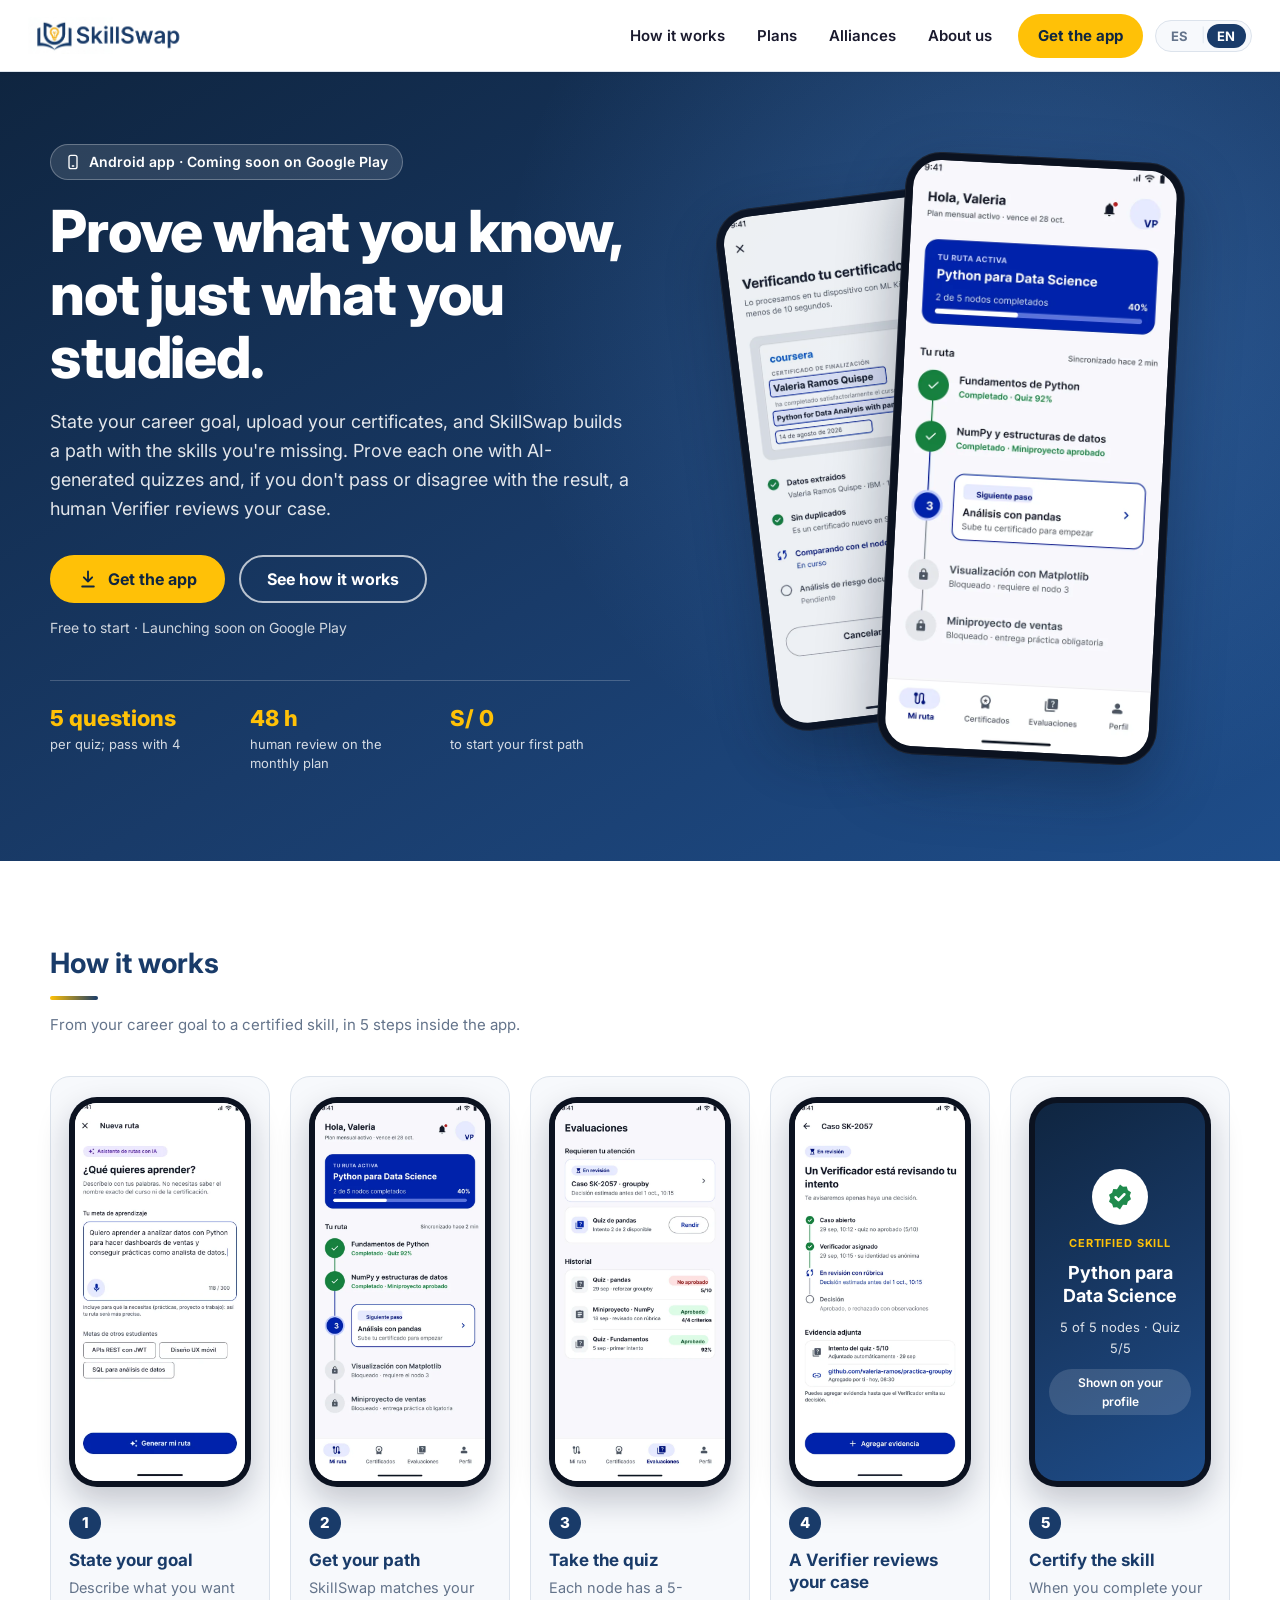
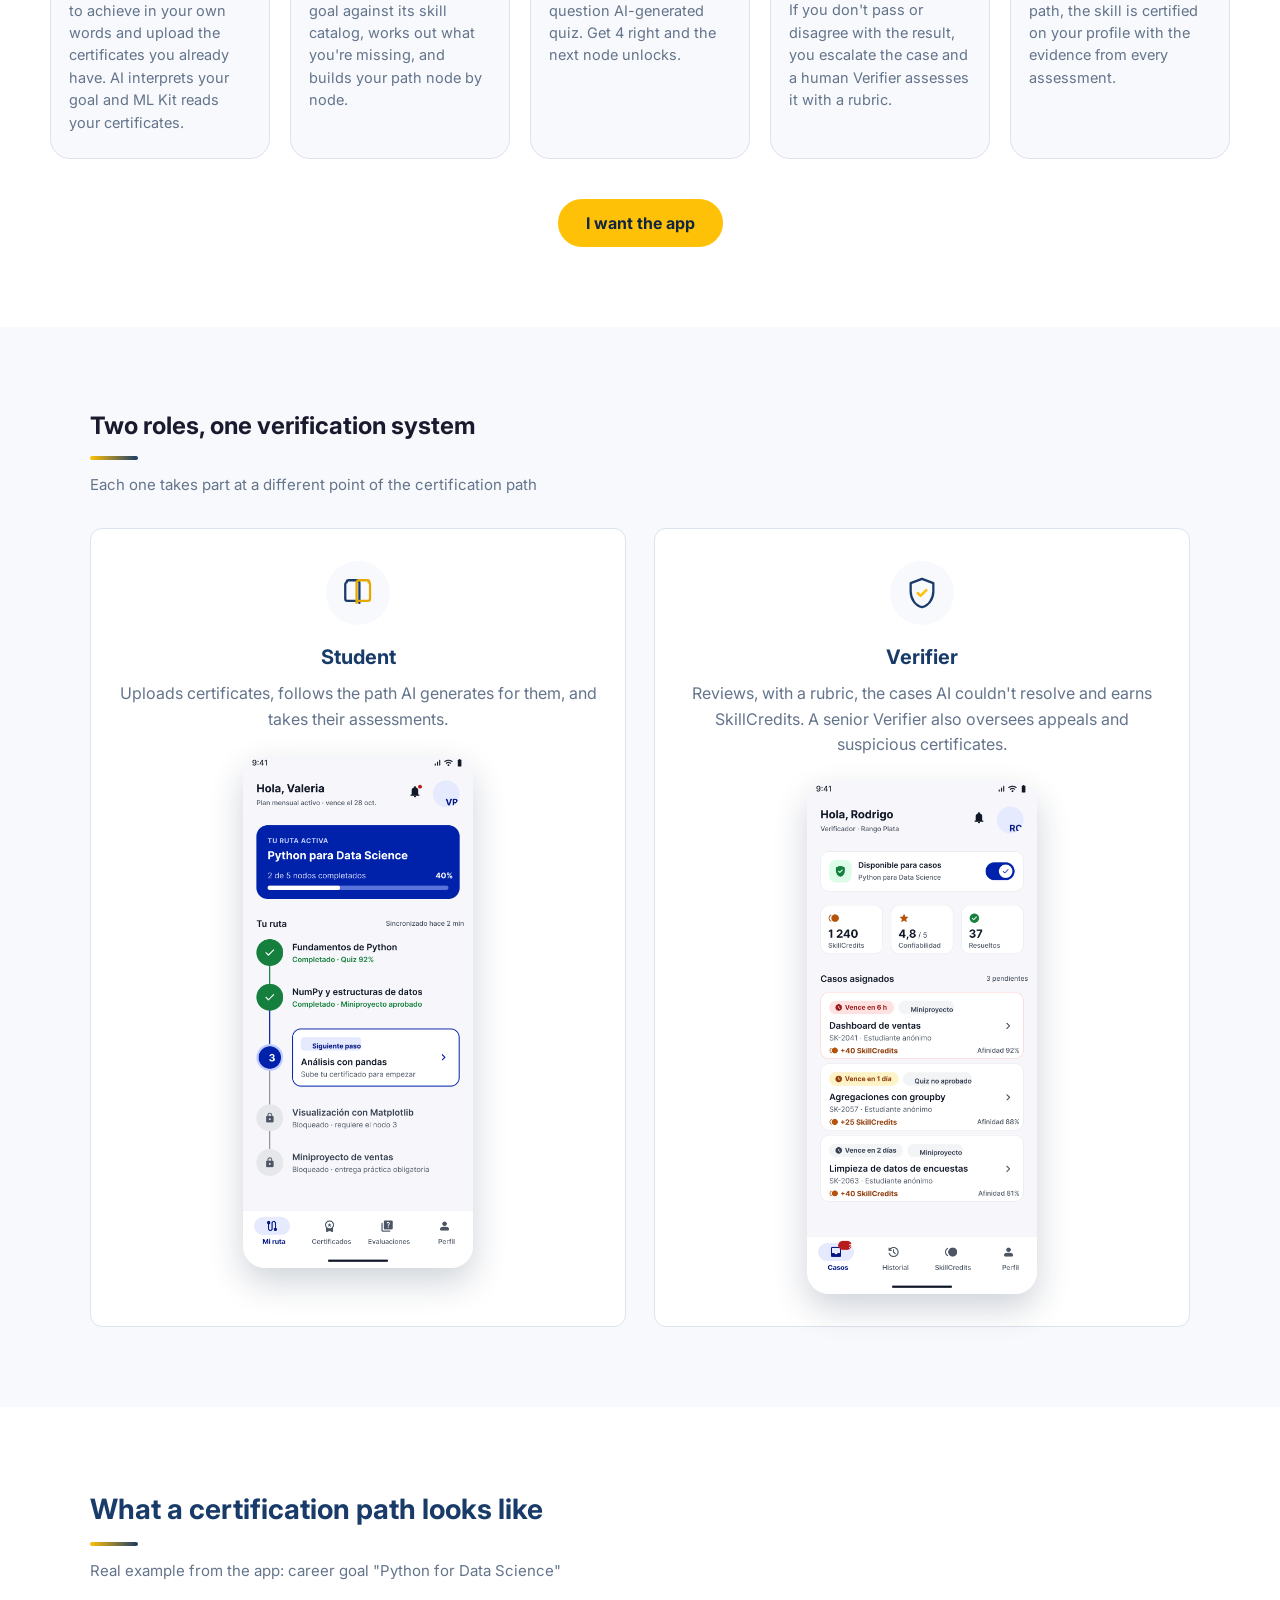
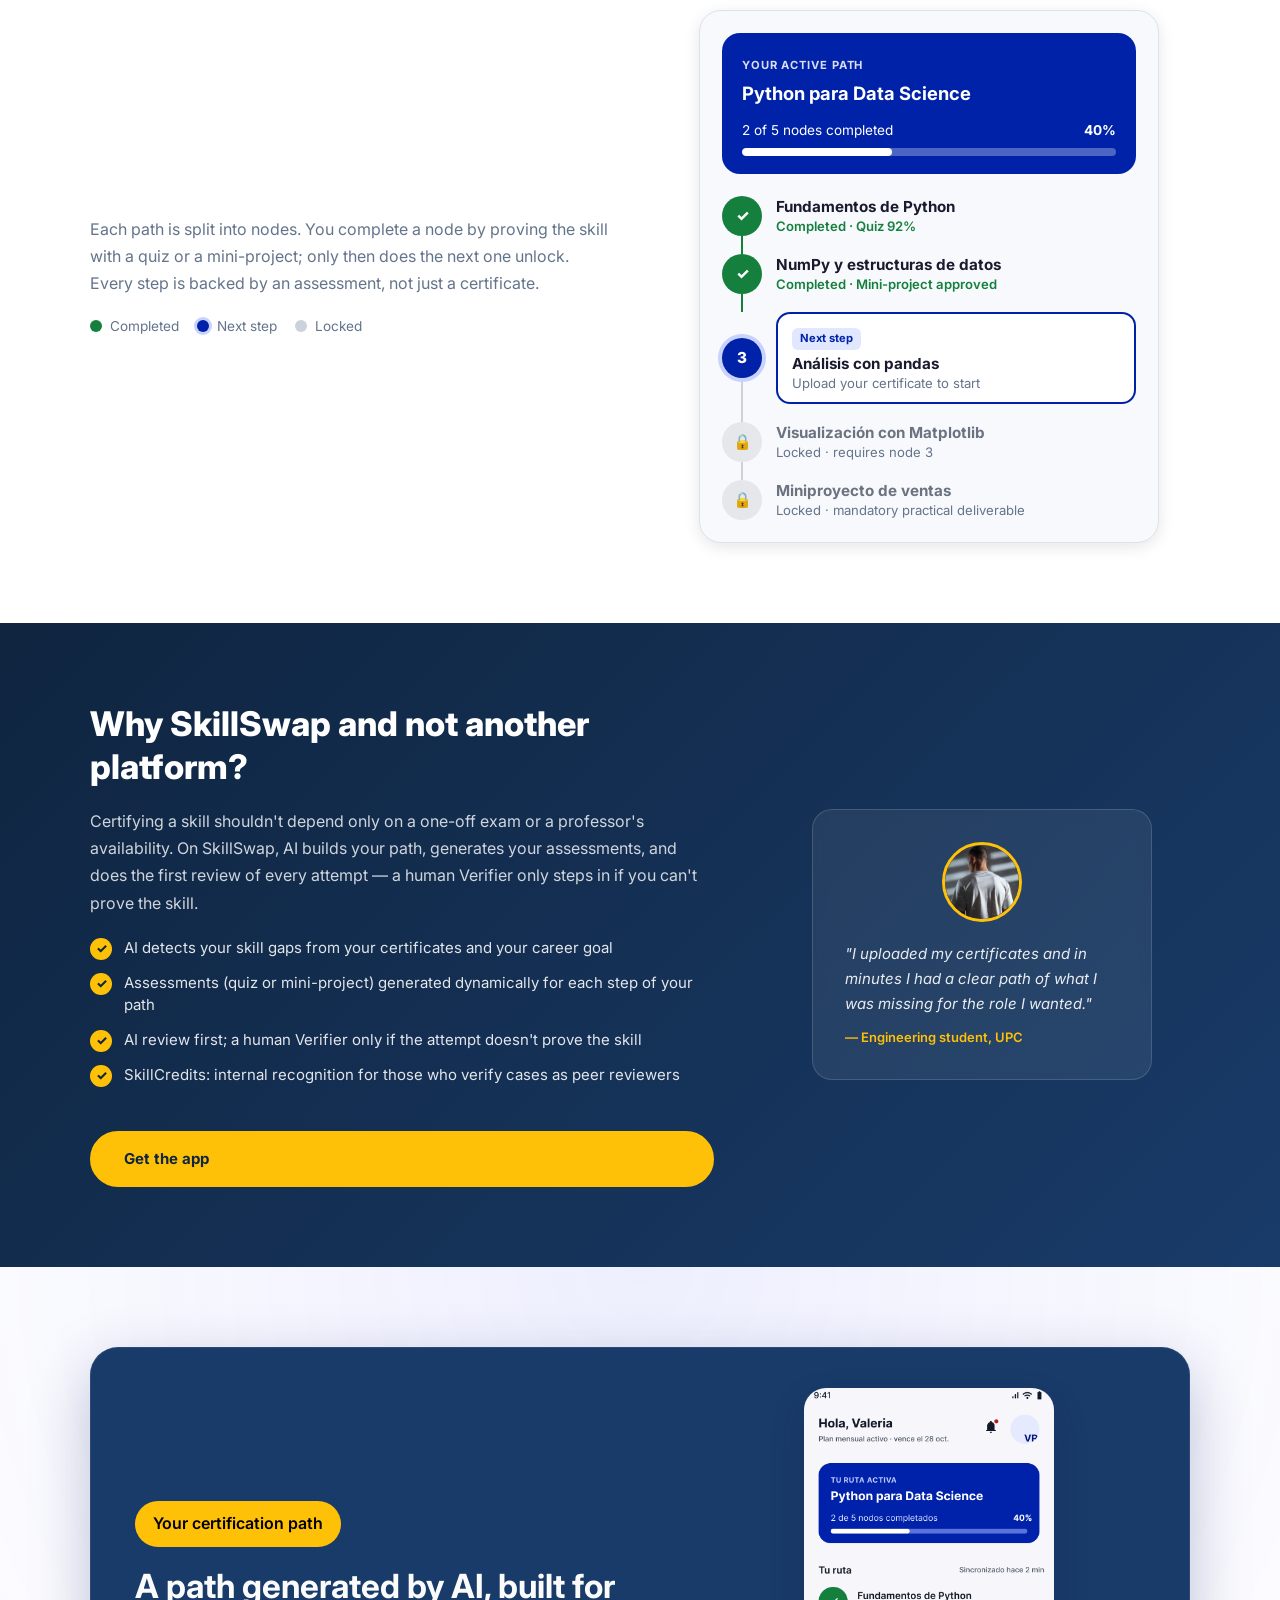
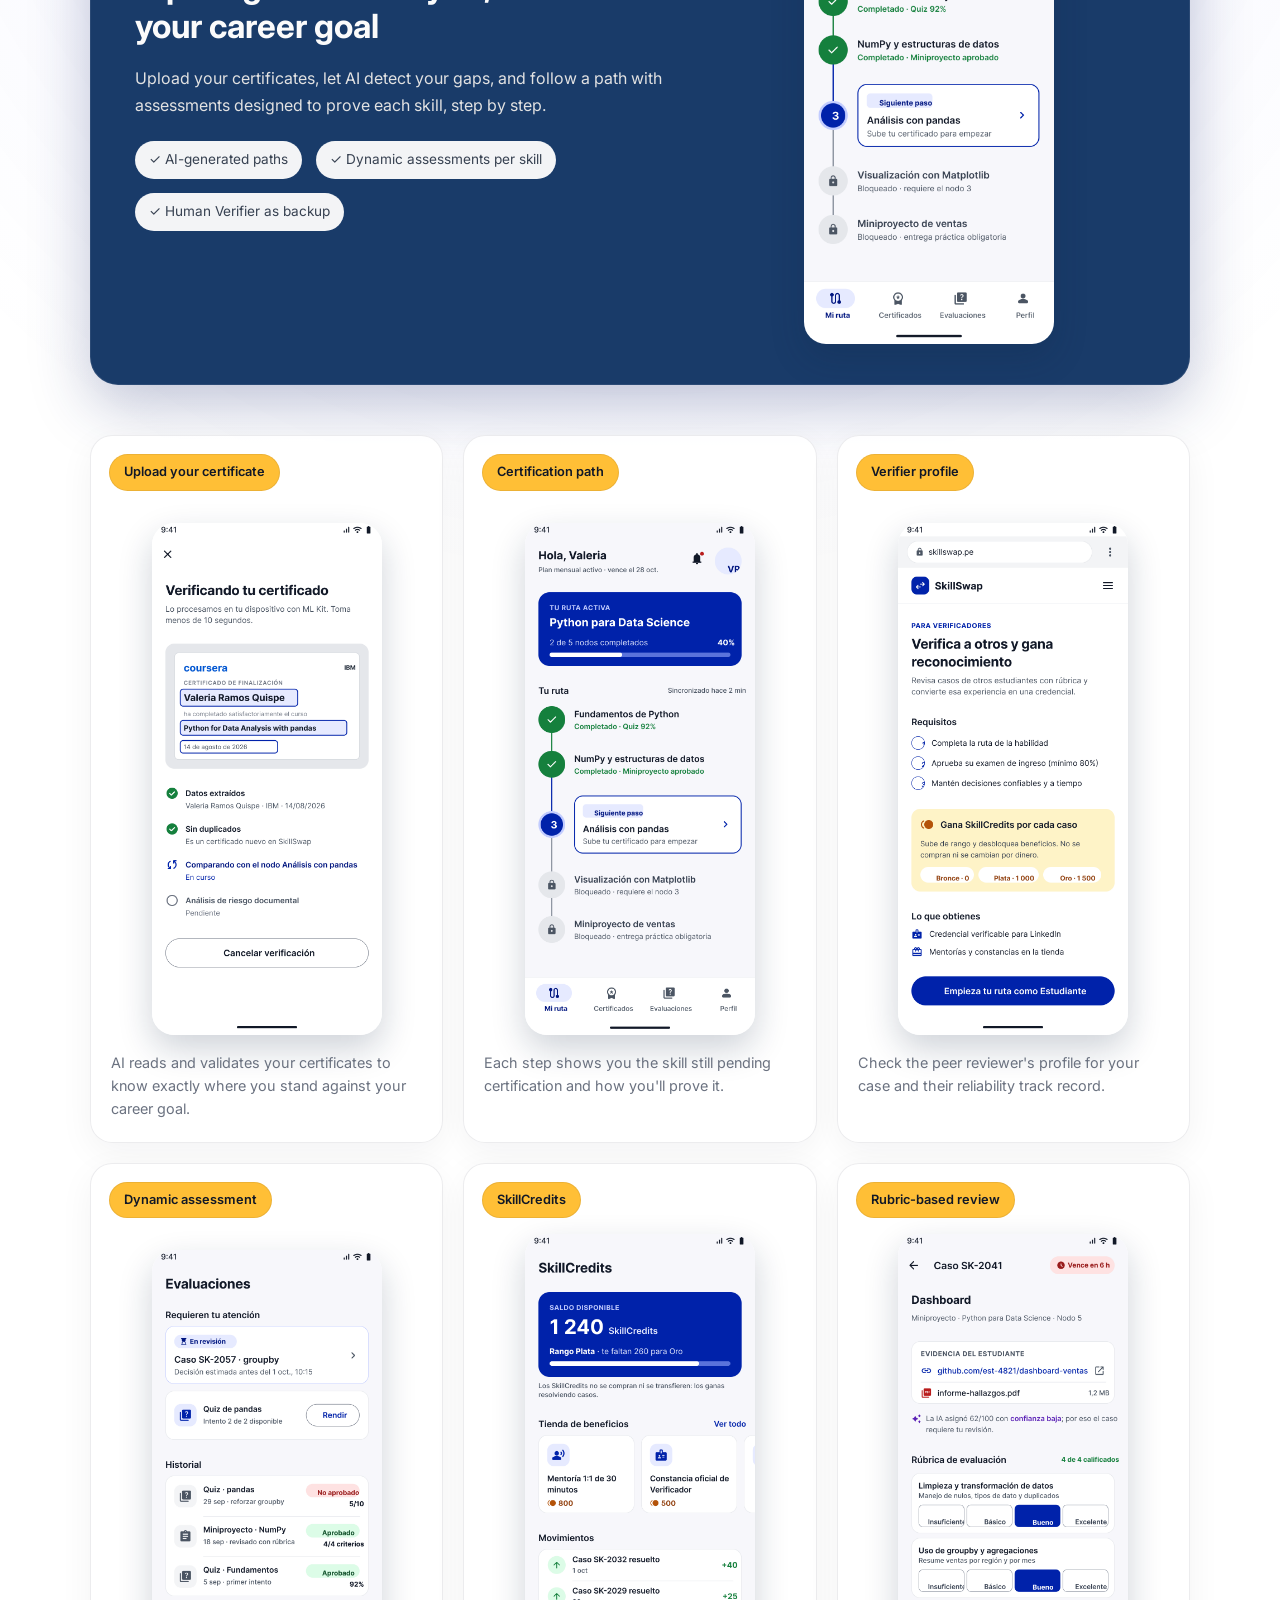
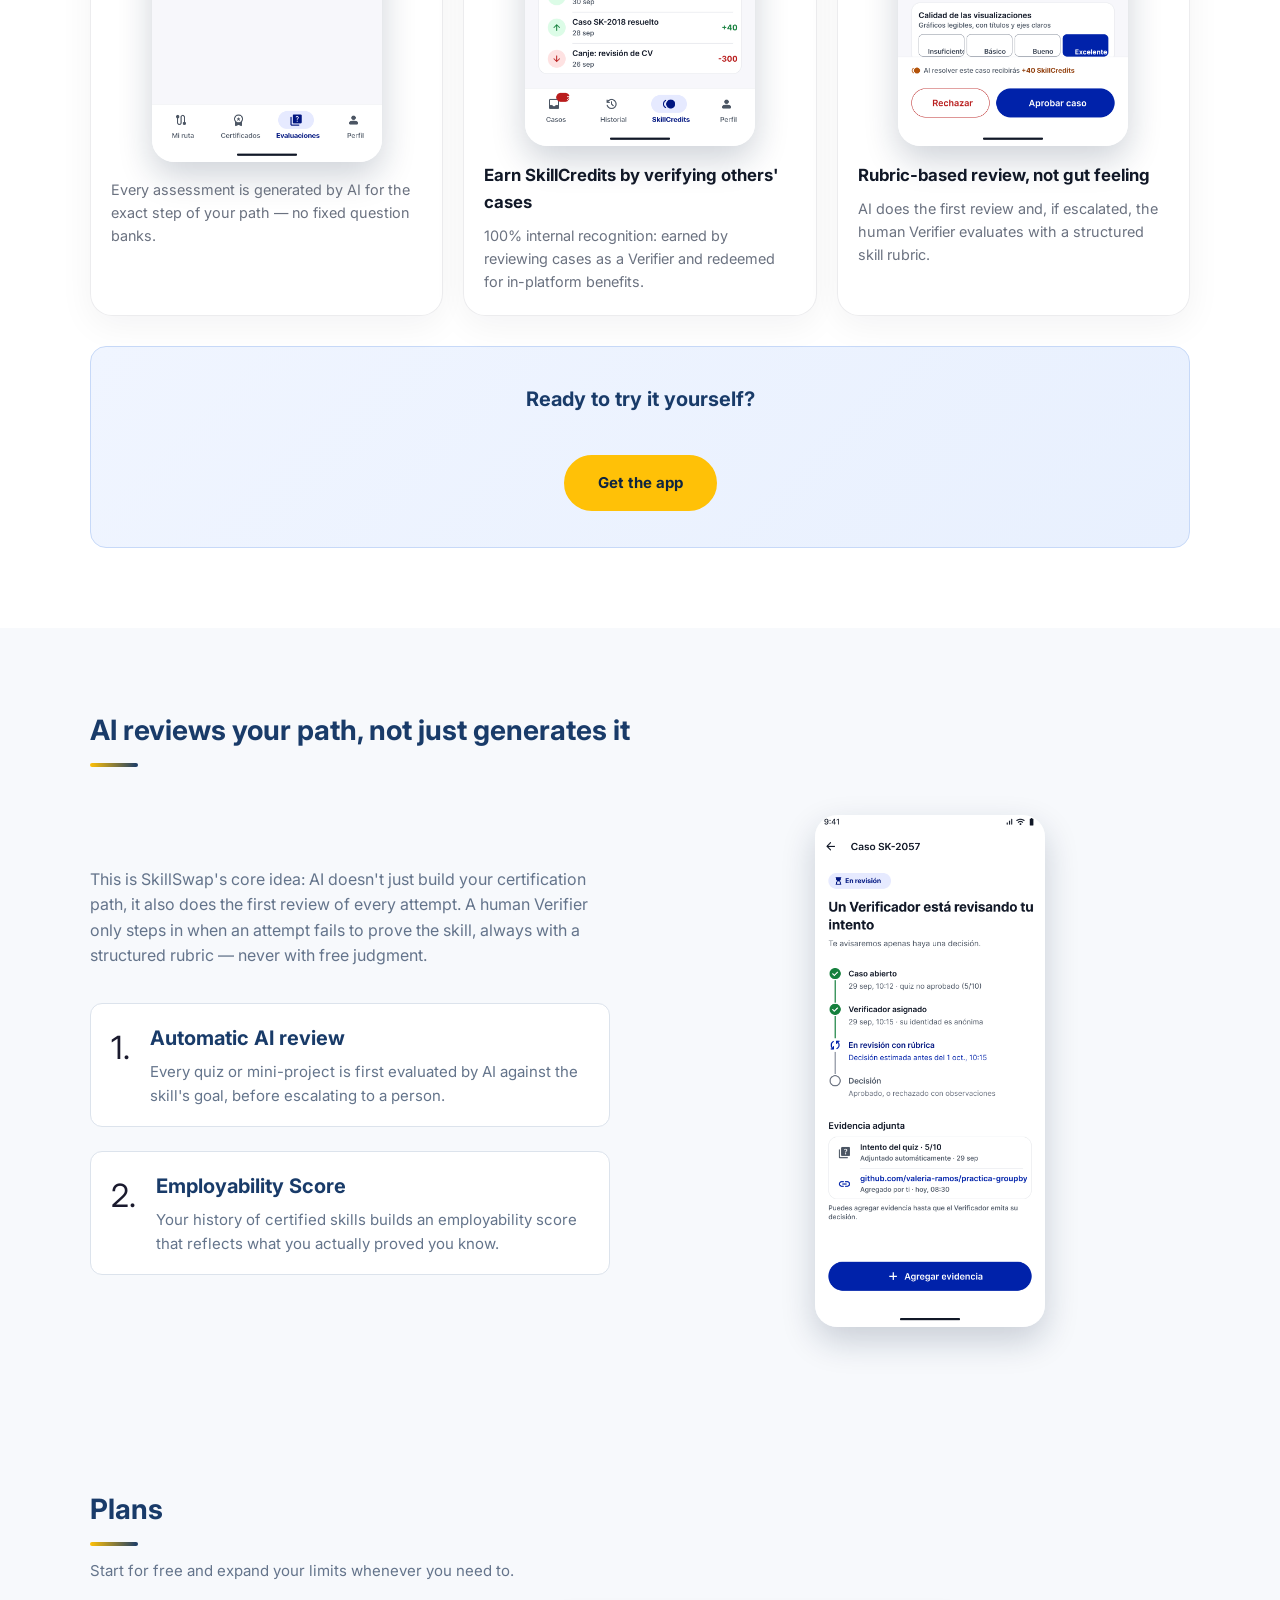
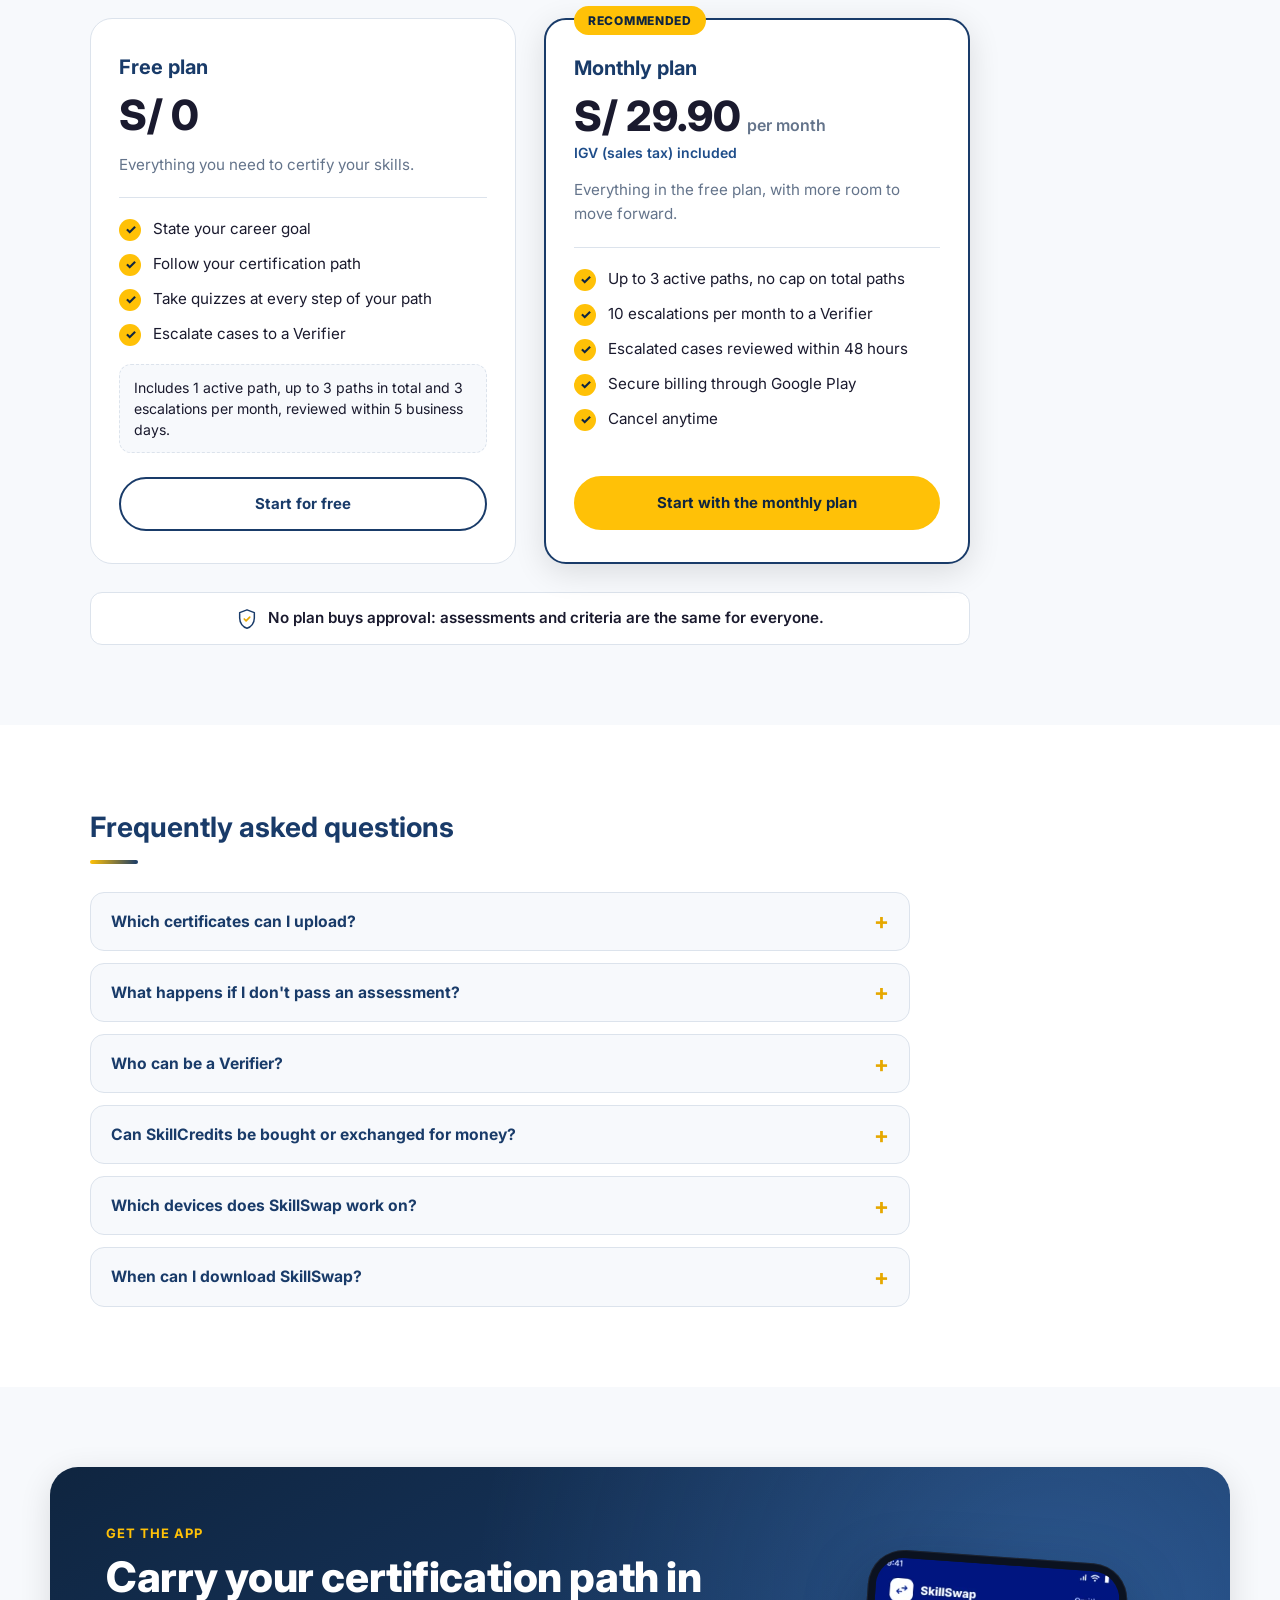
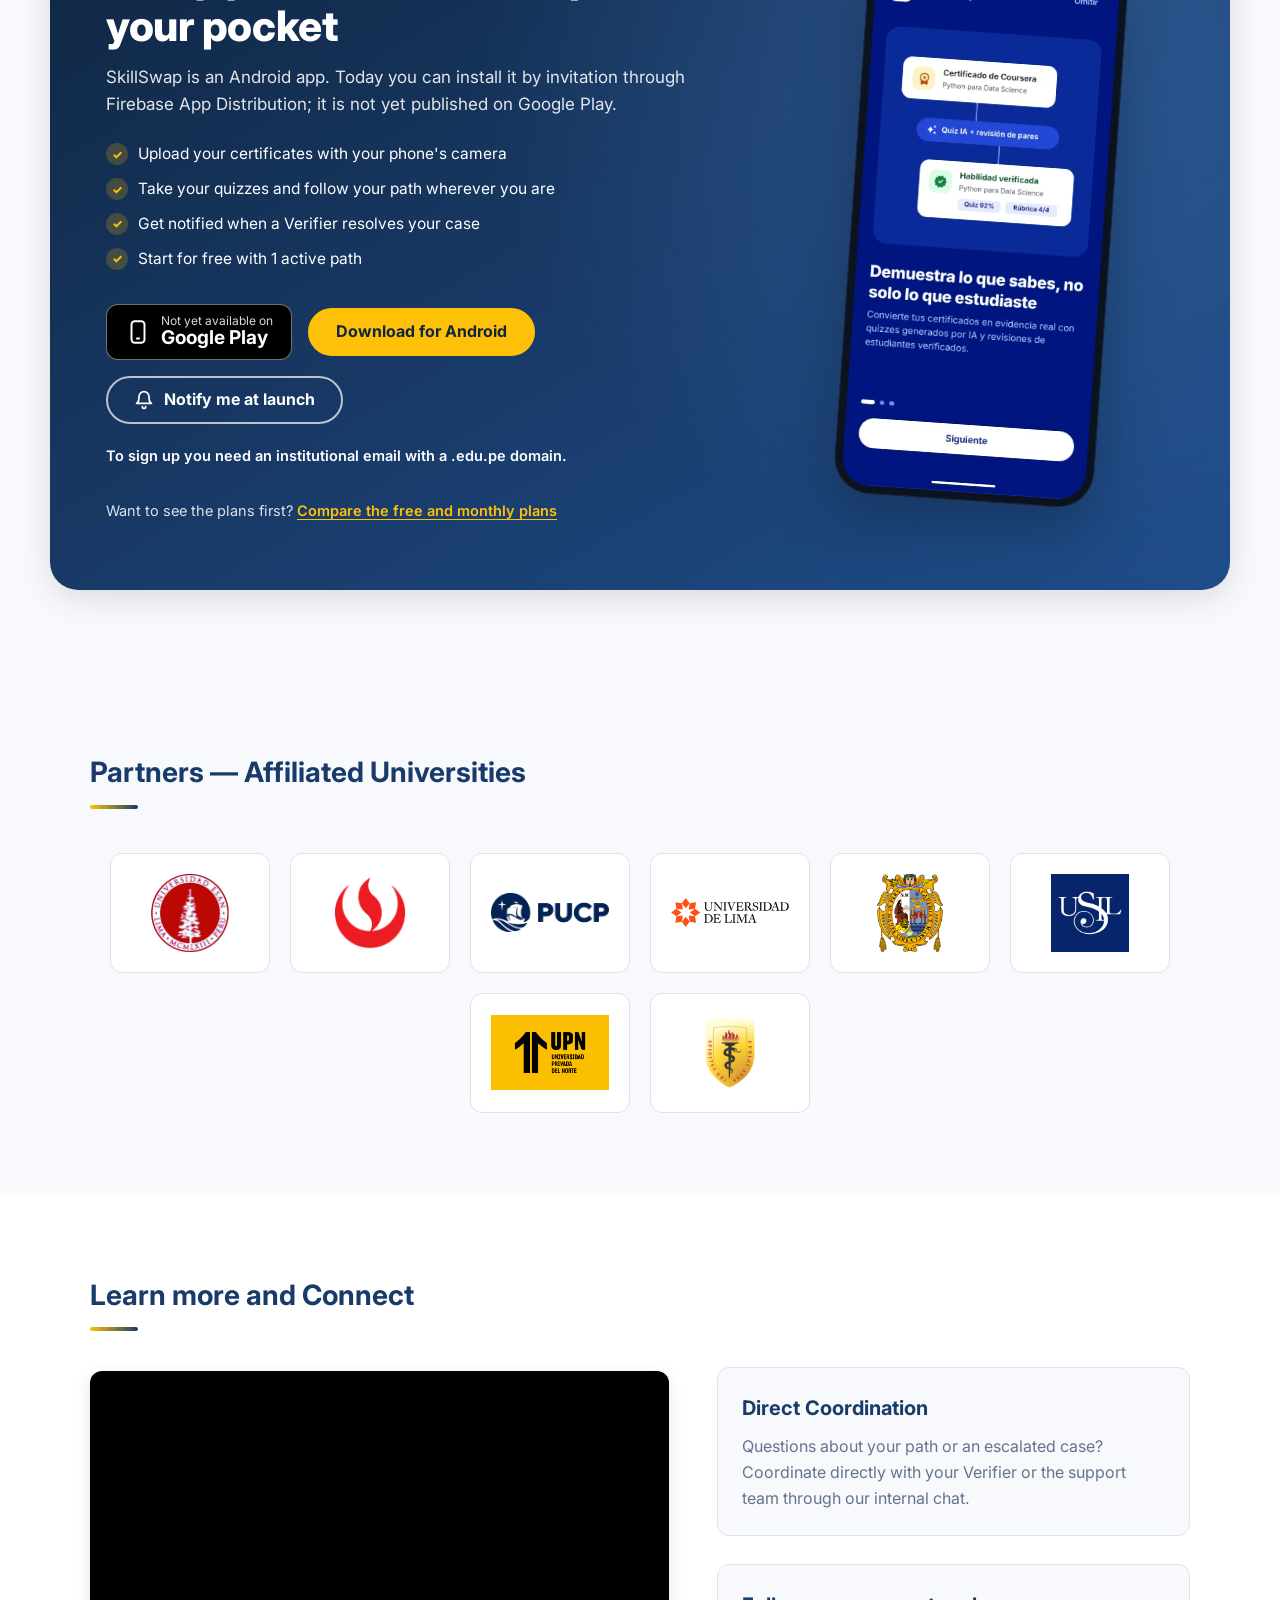
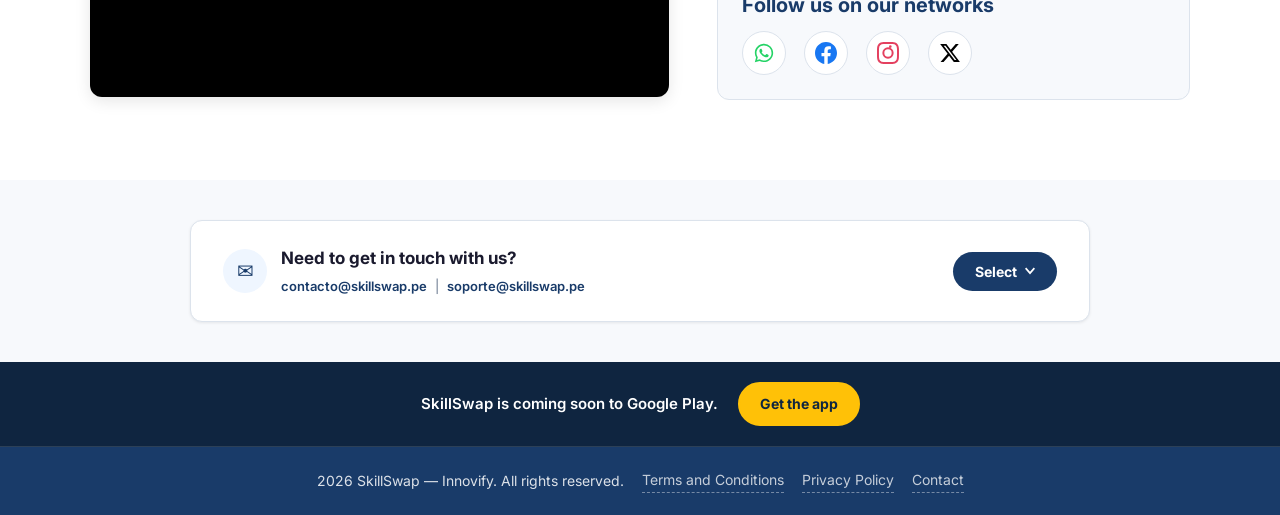
==== commit a377fae0: "feat(landing): make English the default language Set html lang to en, mark the EN switcher button as" ====
--- a/index.html
+++ b/index.html
@@ -1,11 +1,11 @@
 <!DOCTYPE html>
-<html lang="es">
+<html lang="en">
   <head>
     <meta charset="UTF-8" />
     <meta name="viewport" content="width=device-width, initial-scale=1.0" />
 
     <!-- ── SEO Meta Tags ── -->
-    <meta name="description" content="SkillSwap es la app para Android que certifica tus habilidades: declara tu meta, sube tus certificados, sigue tu ruta y rinde quizzes generados por IA. Muy pronto en Google Play." />
+    <meta name="description" content="SkillSwap is the Android app that certifies your skills: state your goal, upload your certificates, follow your path, and take AI-generated quizzes. Coming soon on Google Play." />
     <meta name="keywords" content="verificación de habilidades, inteligencia artificial, certificaciones, ruta de aprendizaje, estudiantes universitarios, SkillSwap, Perú, empleabilidad" />
     <meta name="author" content="Innovify" />
 
@@ -18,7 +18,7 @@
     <link rel="stylesheet" href="assets/styles/screenshots_stylesheet.css" />
     <link rel="stylesheet" href="assets/styles/app_landing_stylesheet.css" />
     <link rel="icon" href="favicon.ico" type="image/x-icon" />
-    <title>SkillSwap | Verificación de Habilidades con IA</title>
+    <title>SkillSwap | AI-Powered Skill Verification</title>
   </head>
   <body>
 
@@ -58,9 +58,9 @@
           <!-- ── Selector de Idioma (US35) ── -->
           <li class="lang-switcher-item">
             <div class="lang-switcher" role="group" aria-label="Seleccionar idioma">
-              <button class="lang-btn active" data-lang="es" onclick="applyLanguage('es')" aria-label="Español">ES</button>
+              <button class="lang-btn"        data-lang="es" onclick="applyLanguage('es')" aria-label="Español">ES</button>
               <span class="lang-divider">|</span>
-              <button class="lang-btn"        data-lang="en" onclick="applyLanguage('en')" aria-label="English">EN</button>
+              <button class="lang-btn active" data-lang="en" onclick="applyLanguage('en')" aria-label="English">EN</button>
             </div>
           </li>
 
@@ -1297,7 +1297,7 @@
       }
 
       (function init() {
-        const savedLang = localStorage.getItem('skillswap-lang') || 'es';
+        const savedLang = localStorage.getItem('skillswap-lang') || 'en';
         applyLanguage(savedLang);
       })();
     </script>
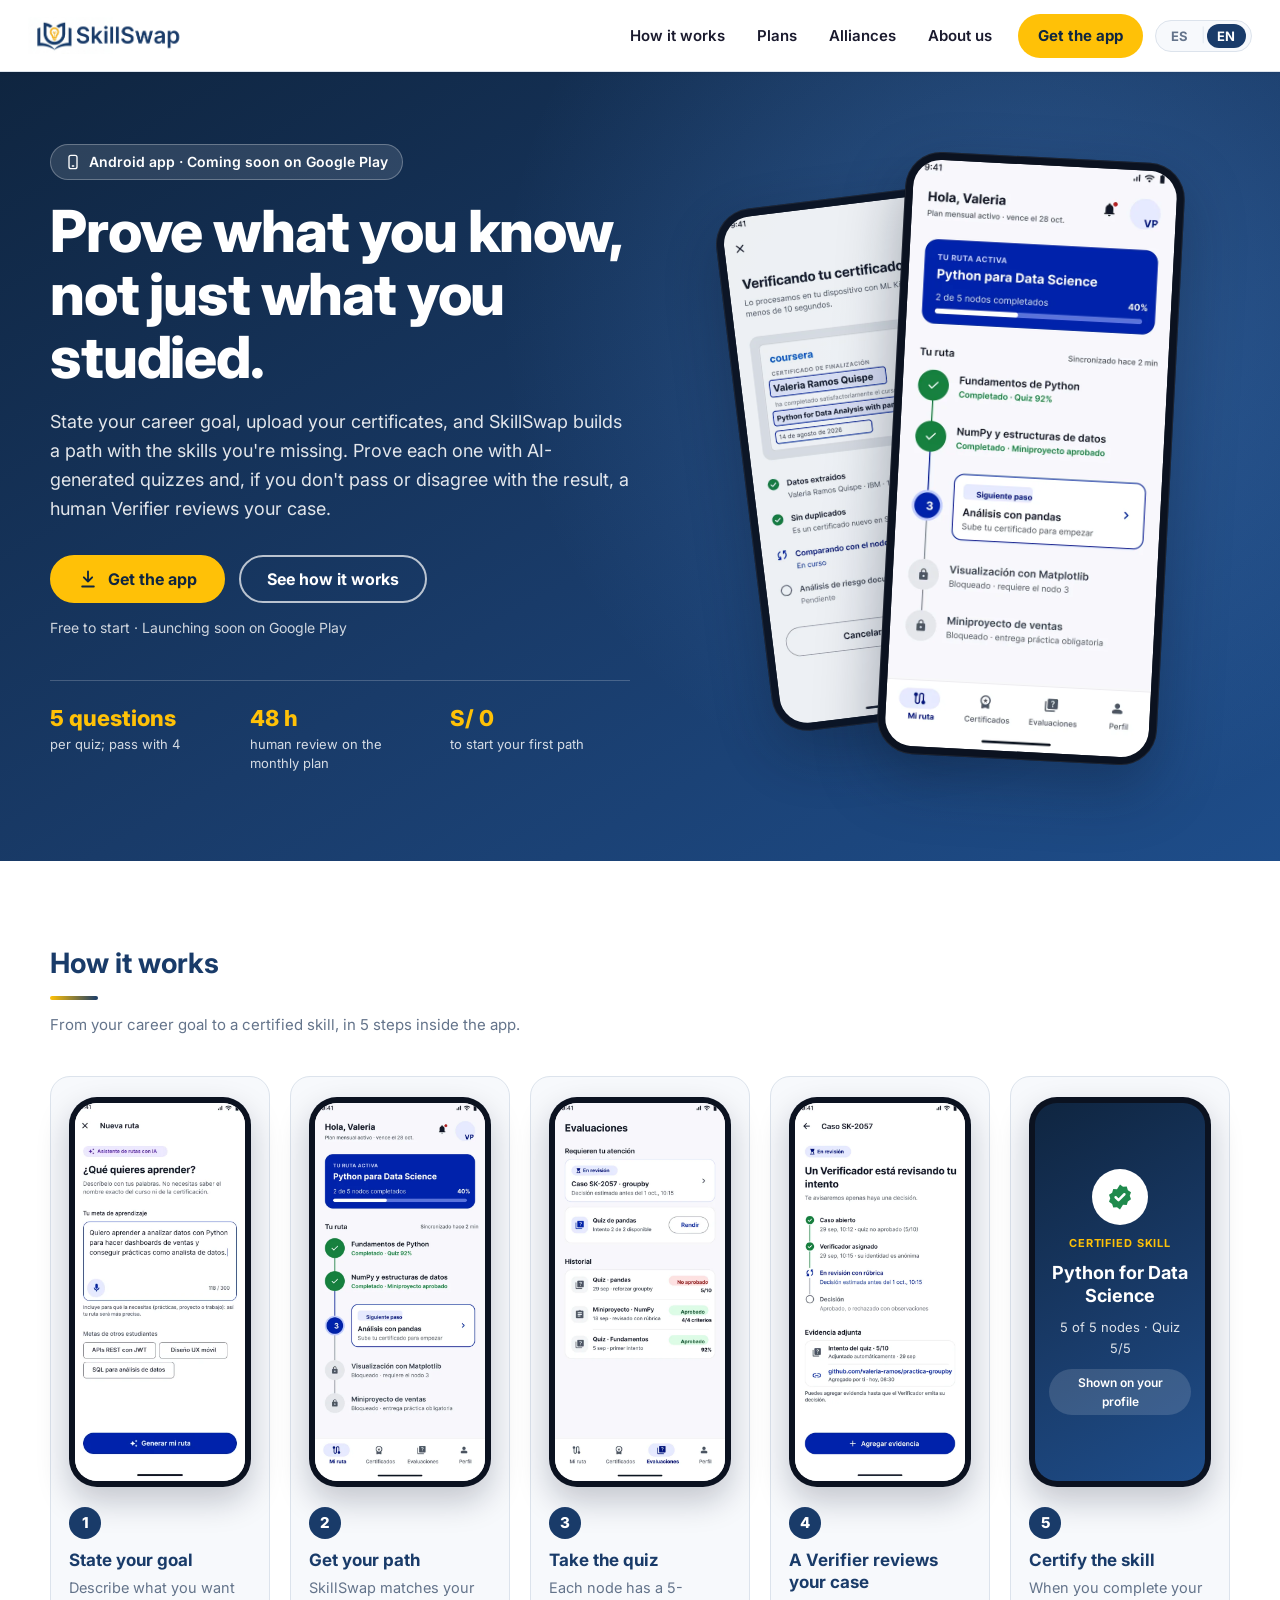
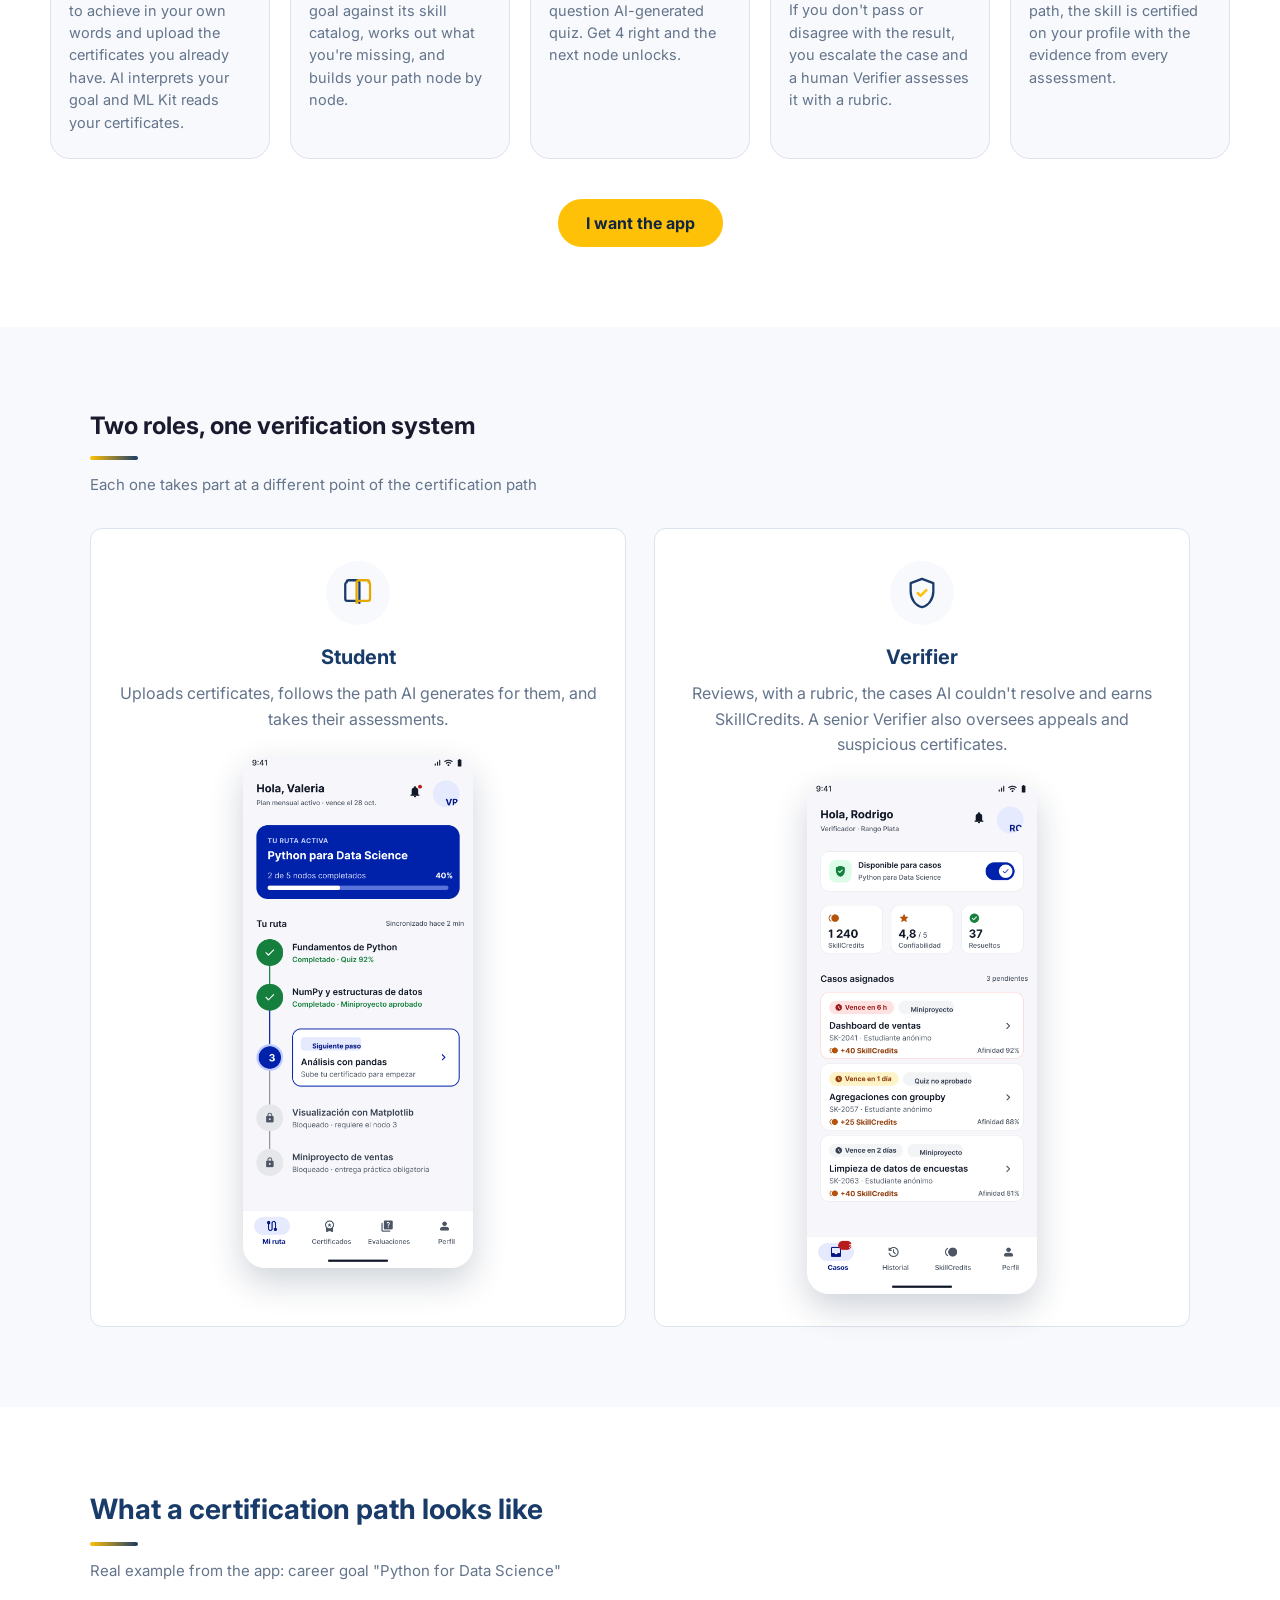
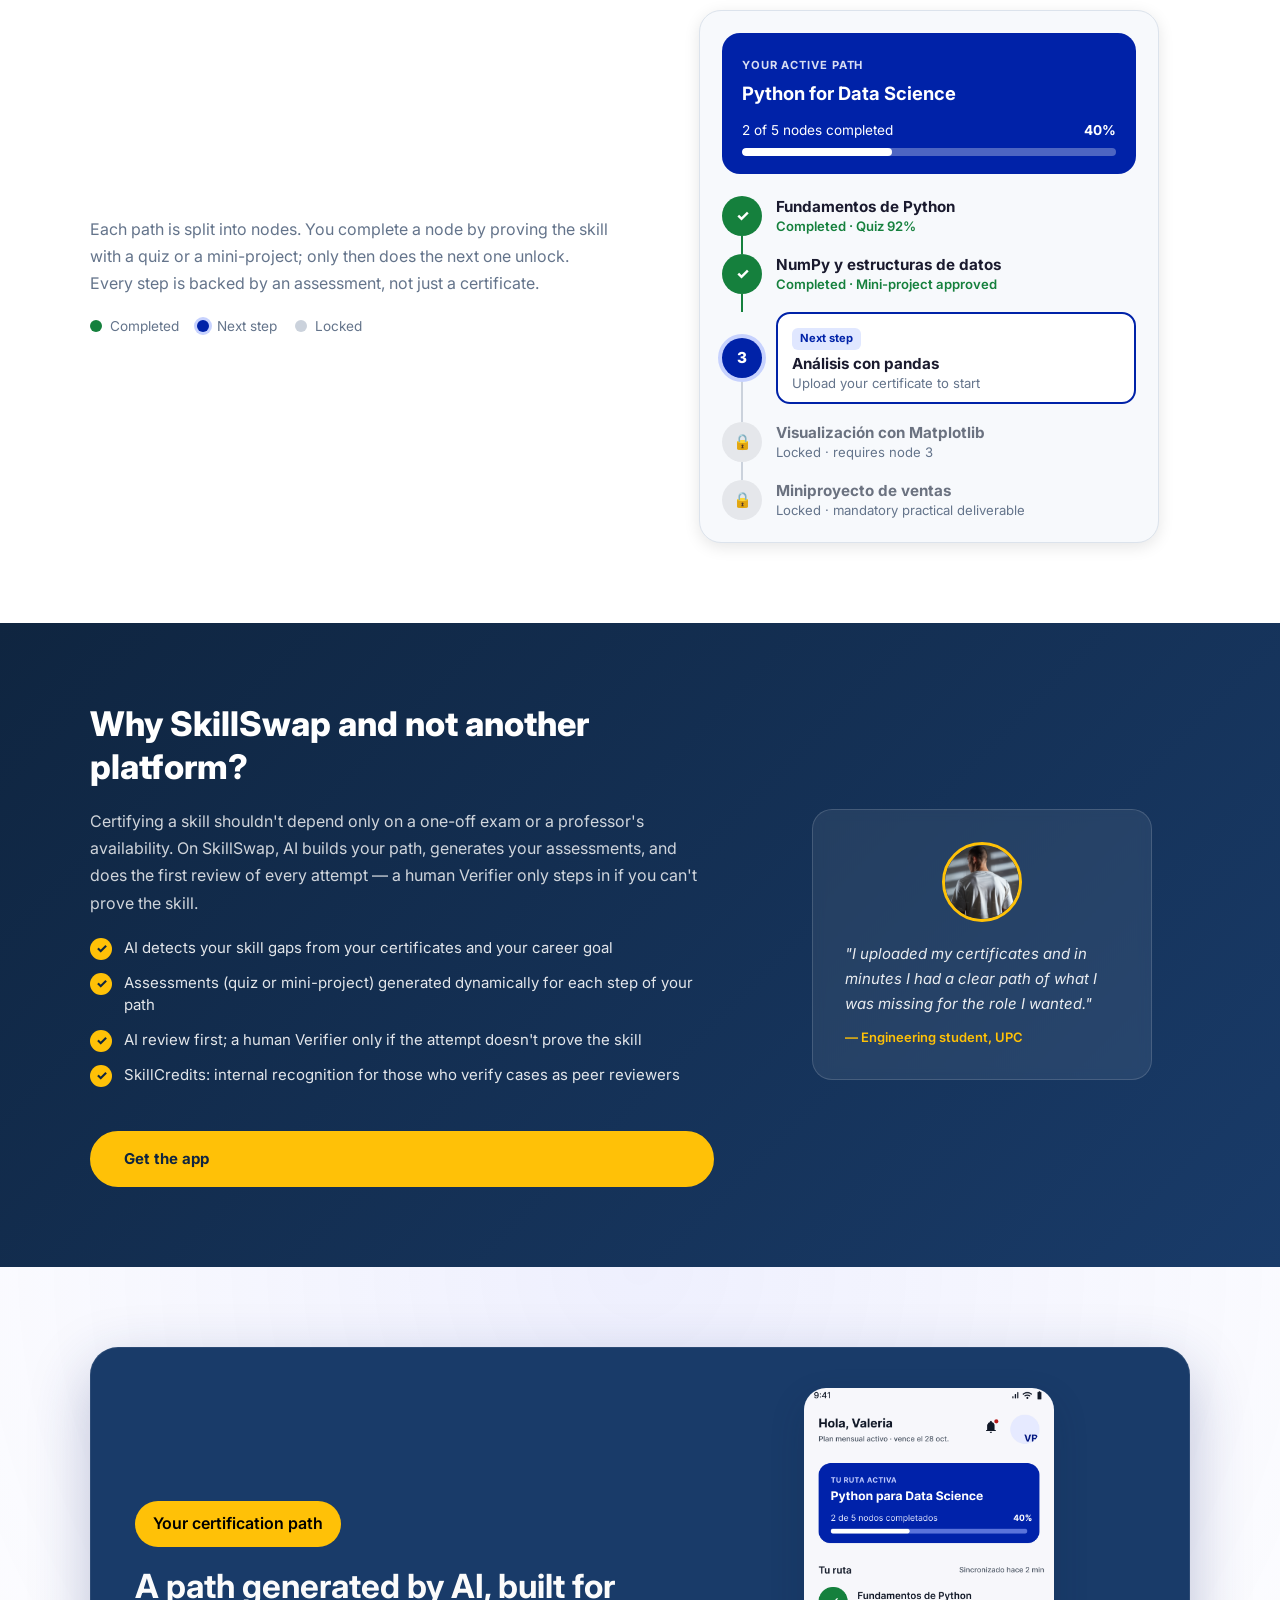
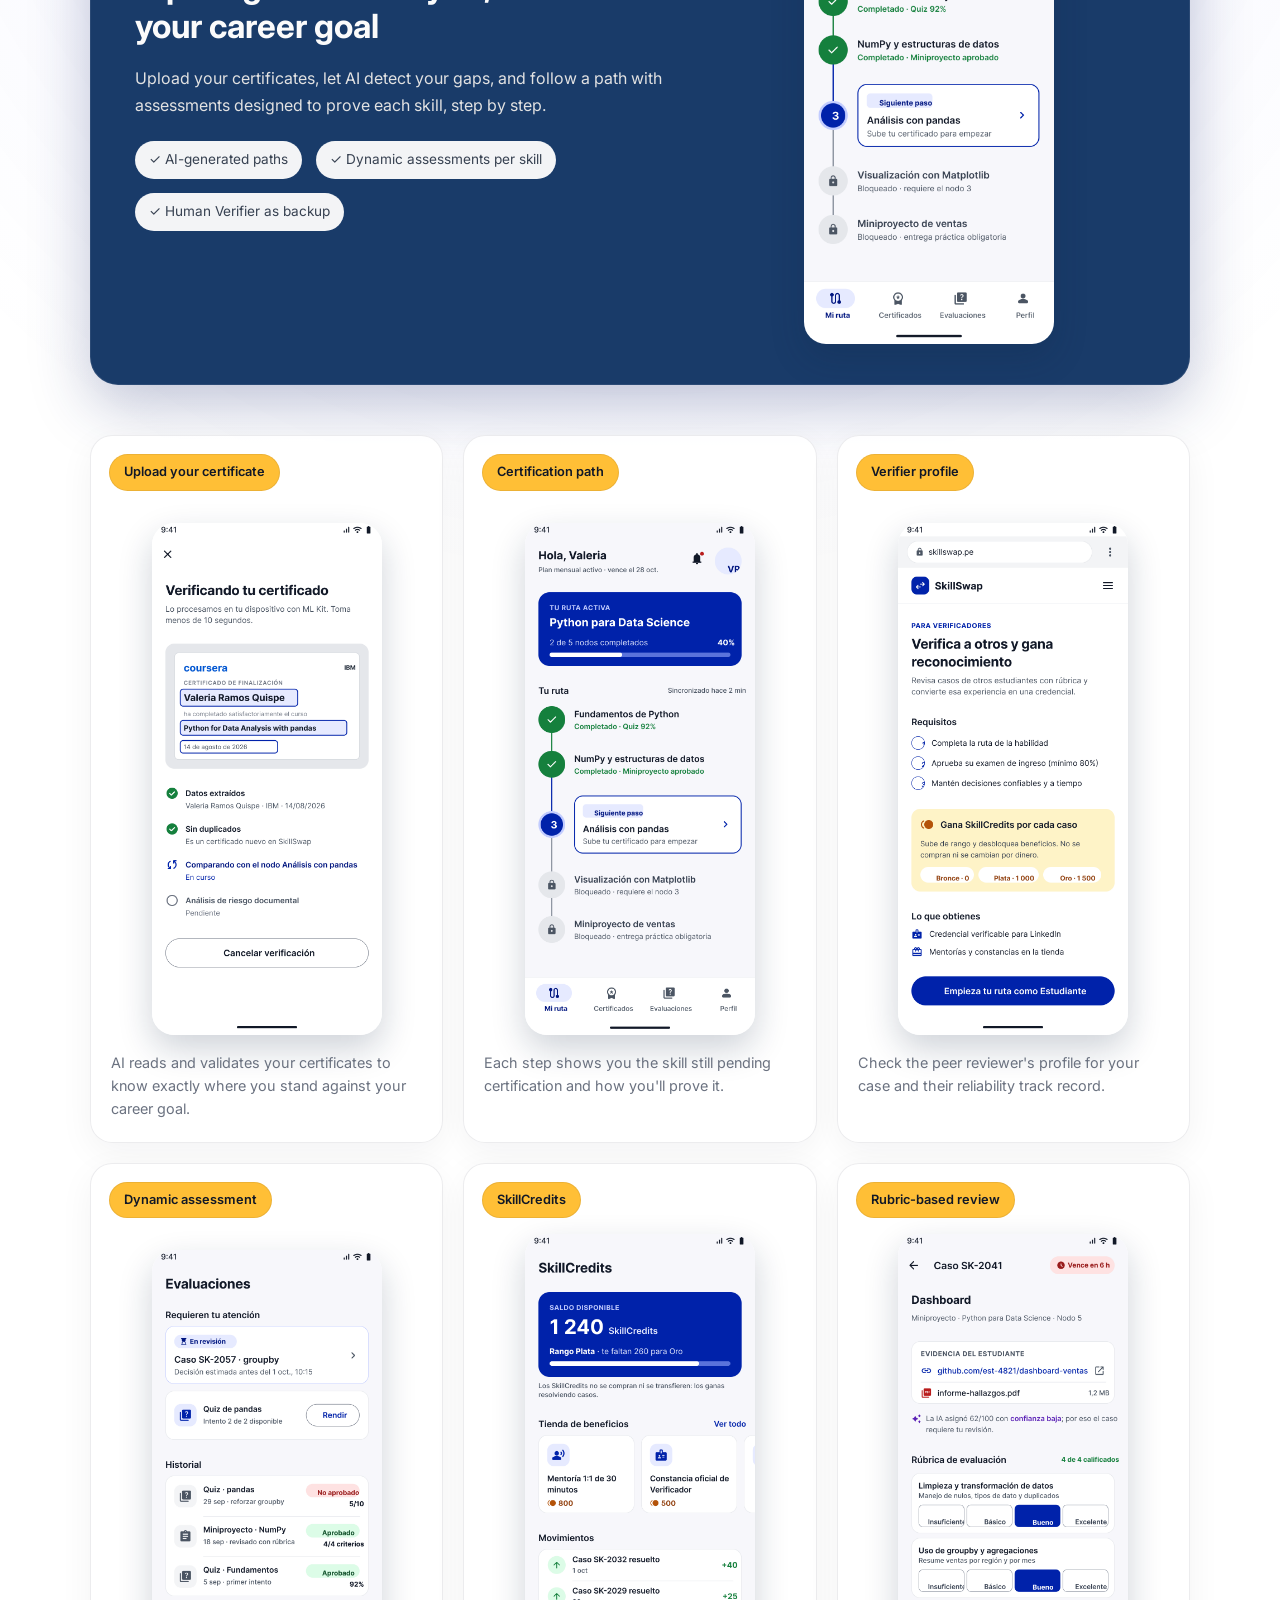
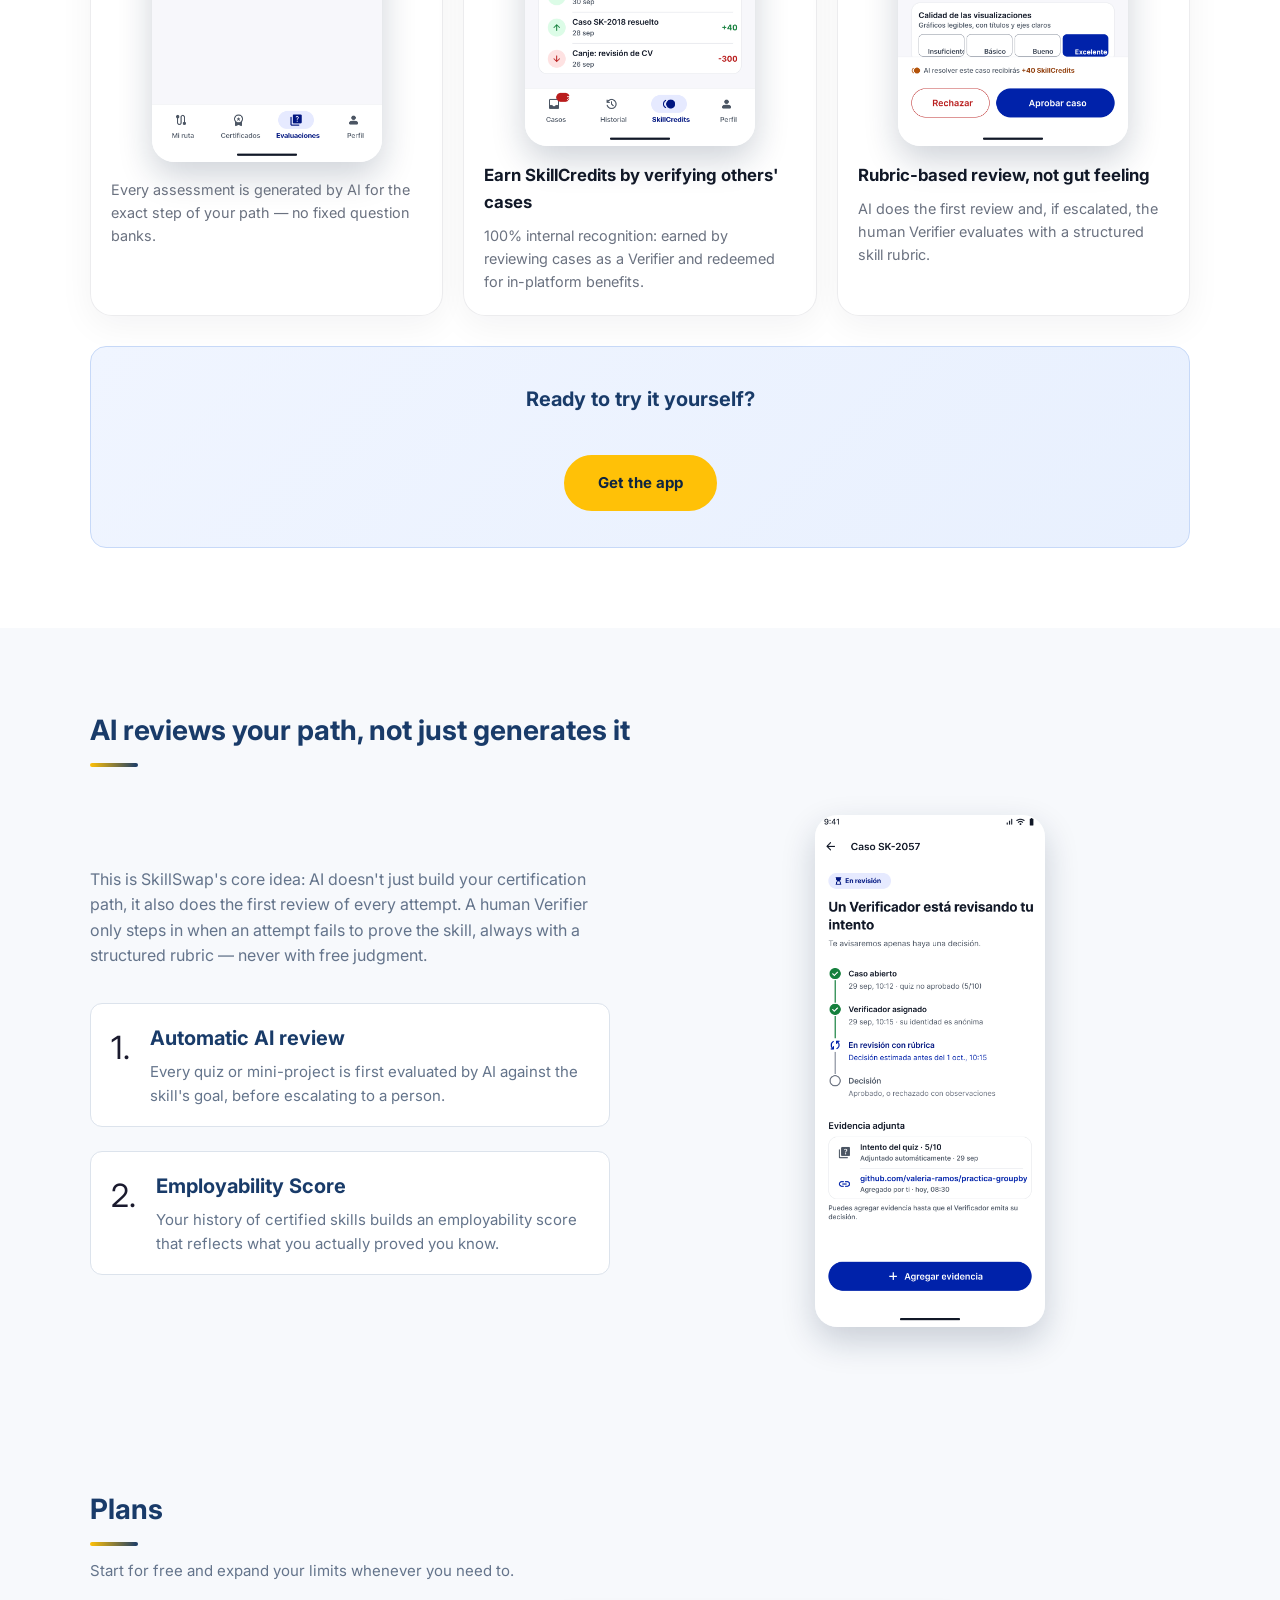
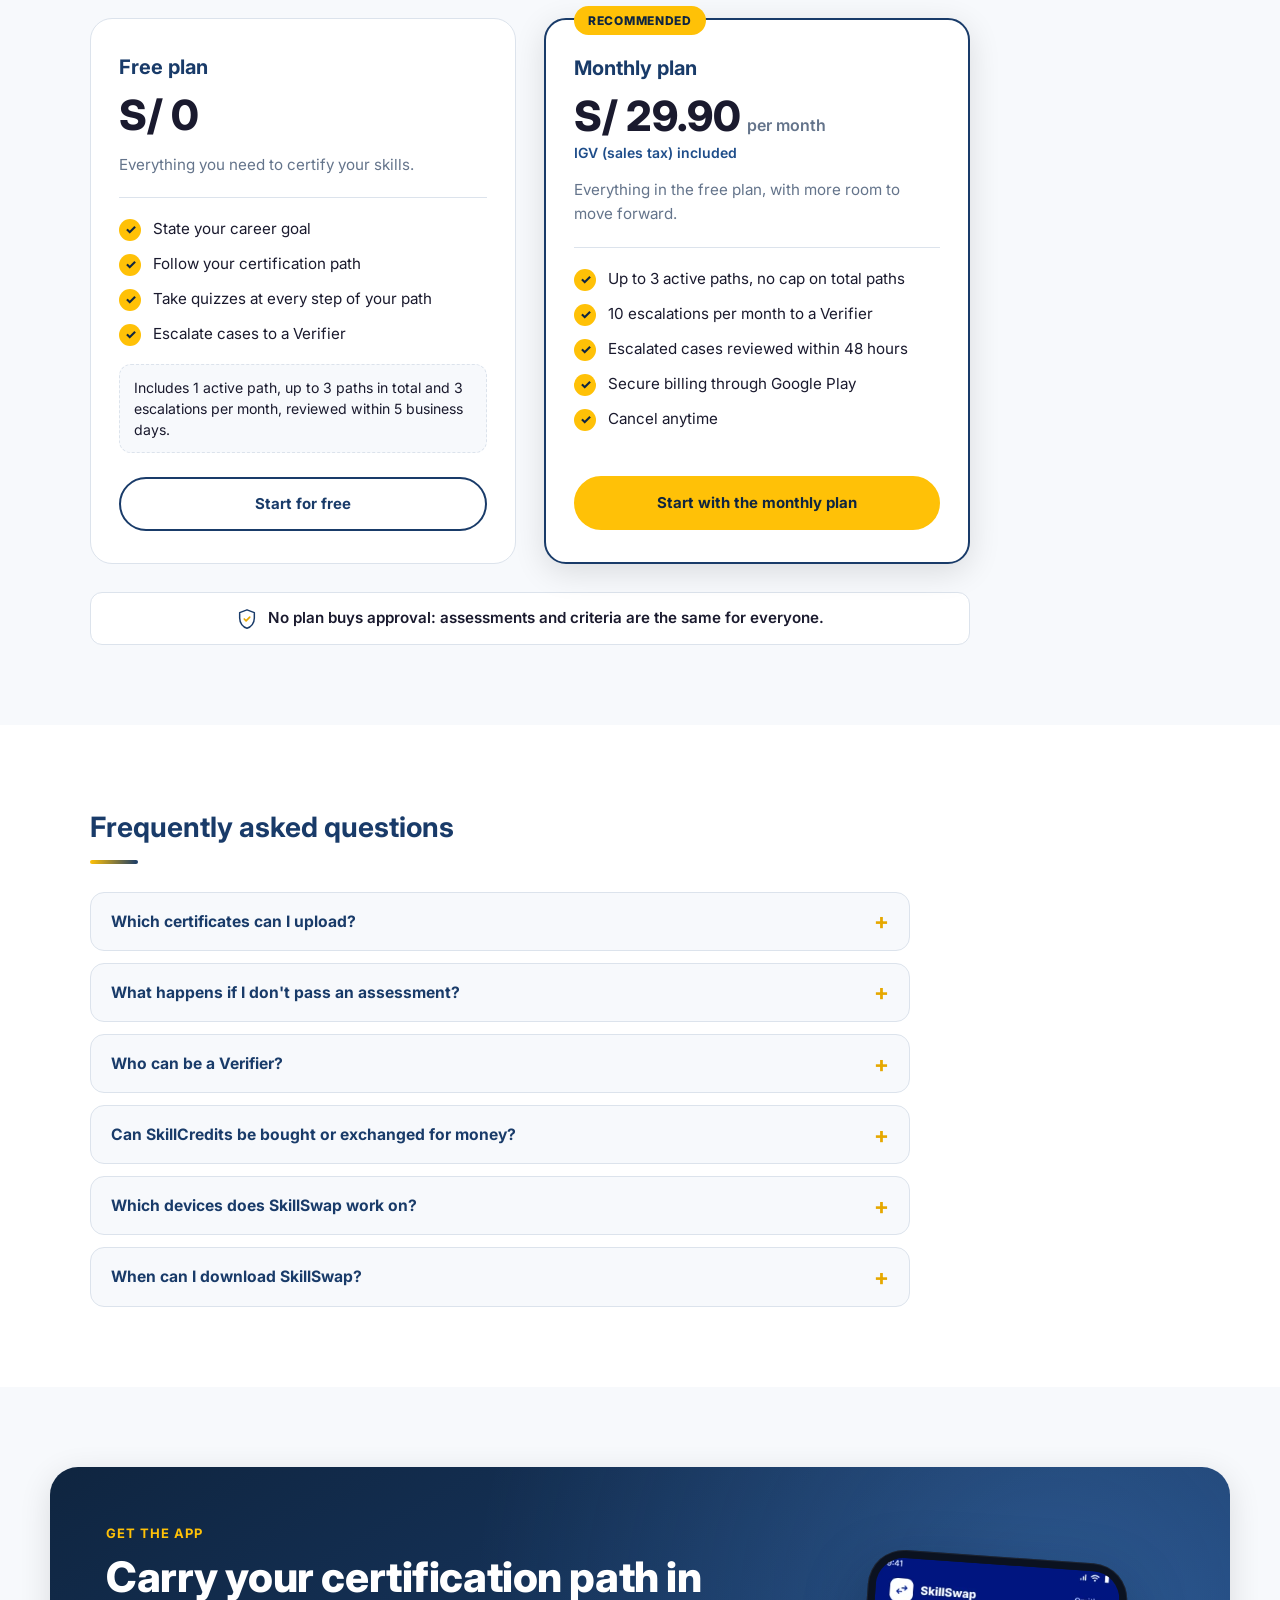
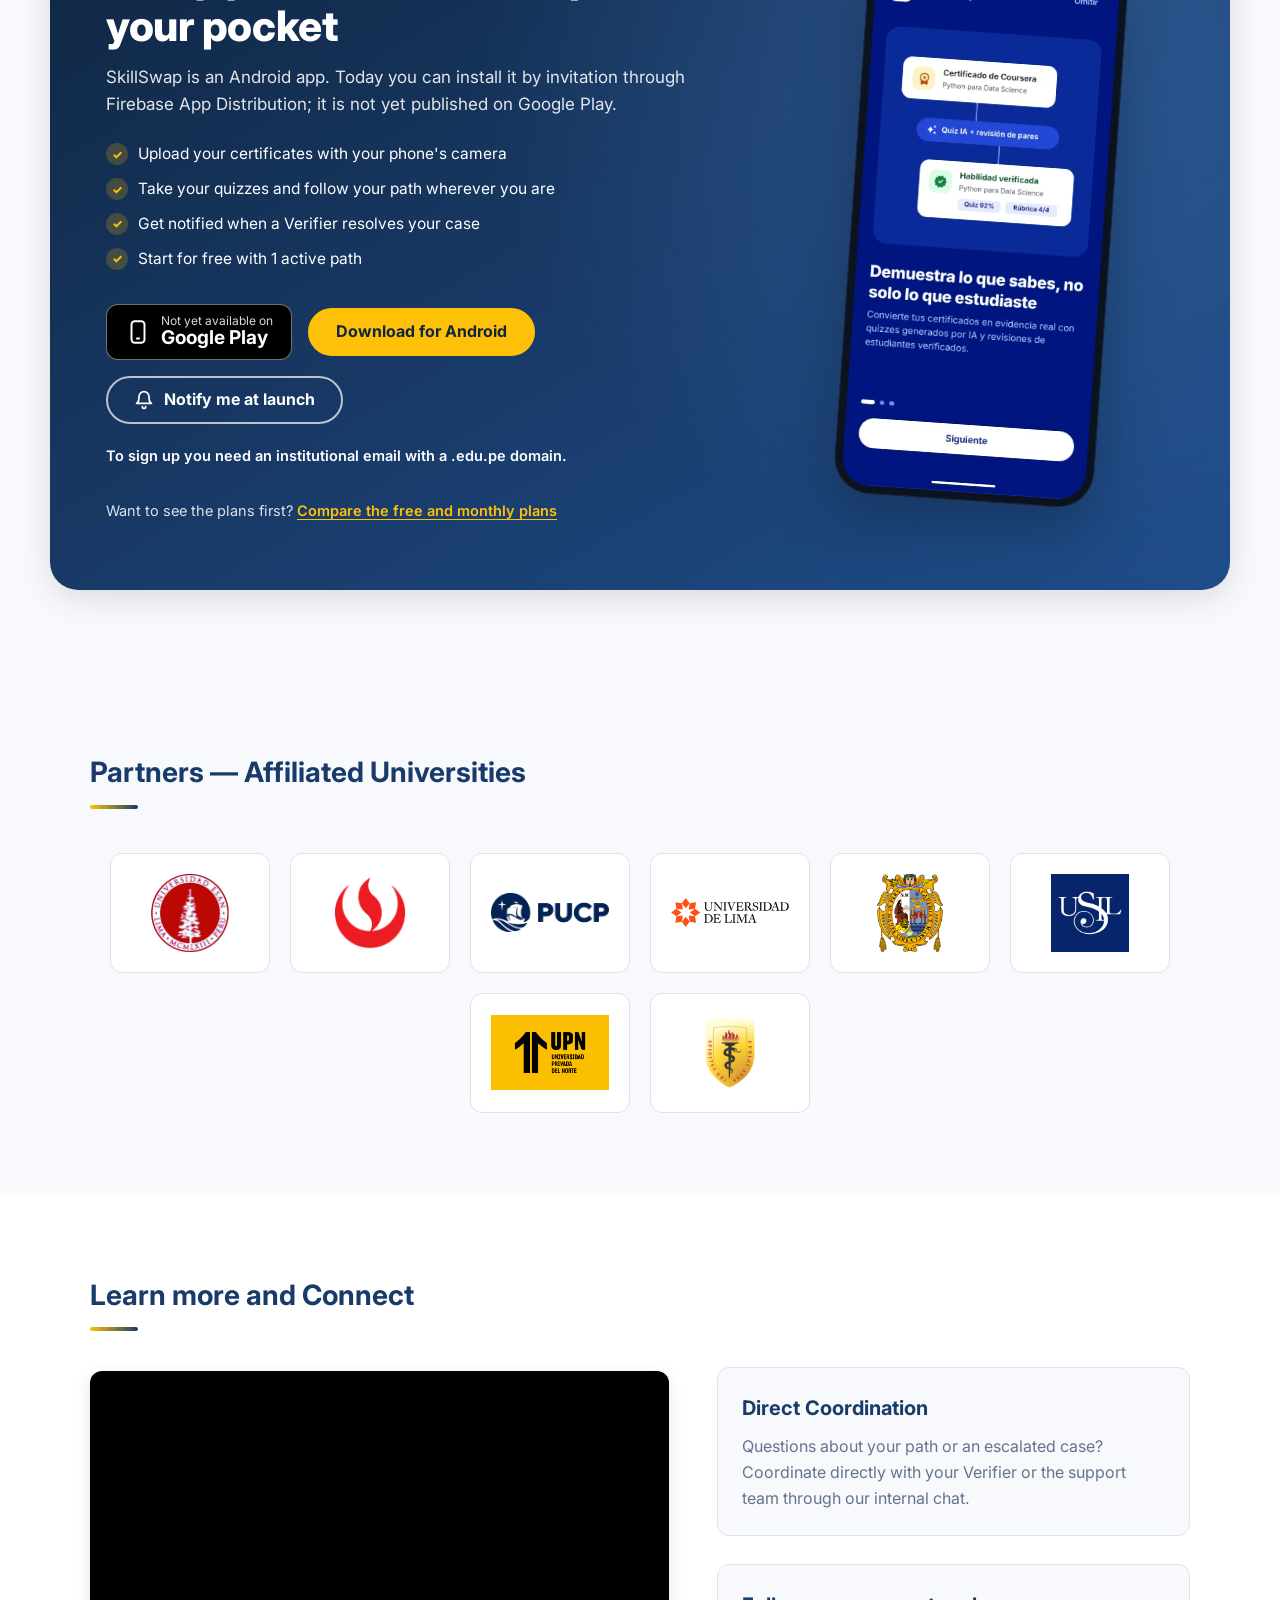
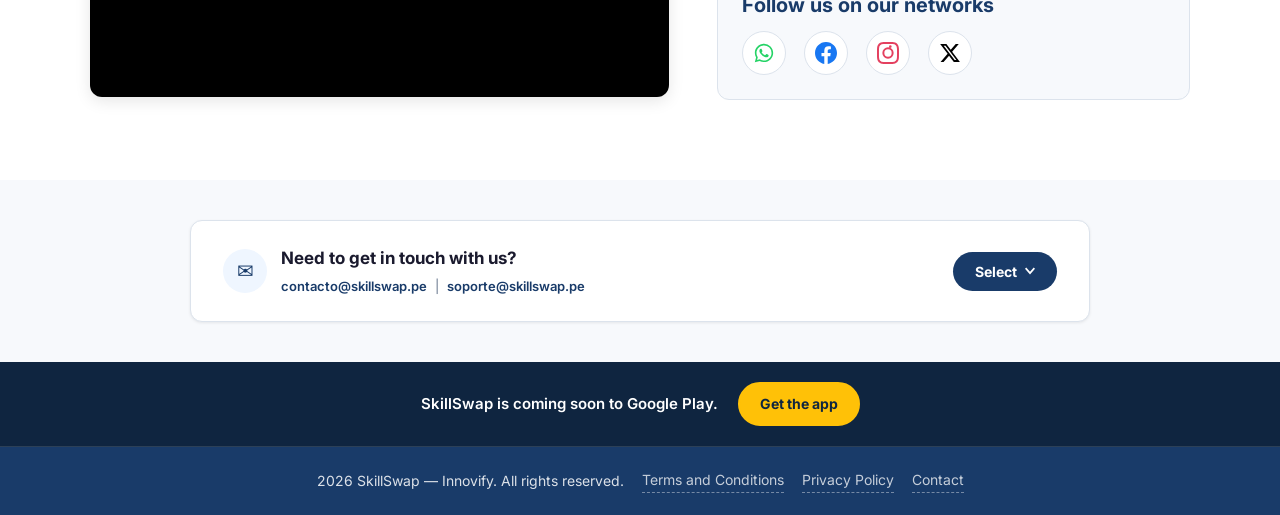
==== commit 5bf40762: "fix(landing): add missing translations for every data-i18n key Add nav-plataforma to aboutUs, login," ====
--- a/index.html
+++ b/index.html
@@ -156,7 +156,7 @@
                 <svg width="30" height="30" viewBox="0 0 24 24" fill="none"><path d="M12 2l2.4 1.8 3-.2.9 2.9 2.5 1.7-1 2.8 1 2.8-2.5 1.7-.9 2.9-3-.2L12 22l-2.4-1.8-3 .2-.9-2.9-2.5-1.7 1-2.8-1-2.8 2.5-1.7.9-2.9 3 .2L12 2z" fill="#1f8a4c"/><path d="M8.5 12.2l2.3 2.3 4.7-4.7" stroke="#fff" stroke-width="2" stroke-linecap="round" stroke-linejoin="round"/></svg>
               </span>
               <span class="credencial-etiqueta" data-i18n="flow5-card-label">Habilidad certificada</span>
-              <strong class="credencial-nombre">Python para Data Science</strong>
+              <strong class="credencial-nombre" data-i18n="route-goal">Python para Data Science</strong>
               <span class="credencial-detalle" data-i18n="flow5-card-detail">5 de 5 nodos · Quiz 5/5</span>
               <span class="credencial-chip" data-i18n="flow5-card-chip">Visible en tu perfil</span>
             </div>
@@ -227,7 +227,7 @@
         <div class="ruta-card" role="group" aria-label="Ejemplo de ruta: Python para Data Science">
           <div class="ruta-resumen">
             <small data-i18n="route-active">TU RUTA ACTIVA</small>
-            <strong>Python para Data Science</strong>
+            <strong data-i18n="route-goal">Python para Data Science</strong>
             <div class="ruta-progreso-txt"><span data-i18n="route-progress">2 de 5 nodos completados</span><b>40%</b></div>
             <div class="ruta-barra"><span></span></div>
           </div>
@@ -885,6 +885,7 @@
           "route-legend-done":    "Completado",
           "route-legend-current": "Siguiente paso",
           "route-legend-locked":  "Bloqueado",
+          "route-goal":     "Python para Data Science",
           "route-active":   "TU RUTA ACTIVA",
           "route-progress": "2 de 5 nodos completados",
           "route-next":     "Siguiente paso",
@@ -1105,6 +1106,7 @@
           "route-legend-done":    "Completed",
           "route-legend-current": "Next step",
           "route-legend-locked":  "Locked",
+          "route-goal":     "Python for Data Science",
           "route-active":   "YOUR ACTIVE PATH",
           "route-progress": "2 of 5 nodes completed",
           "route-next":     "Next step",
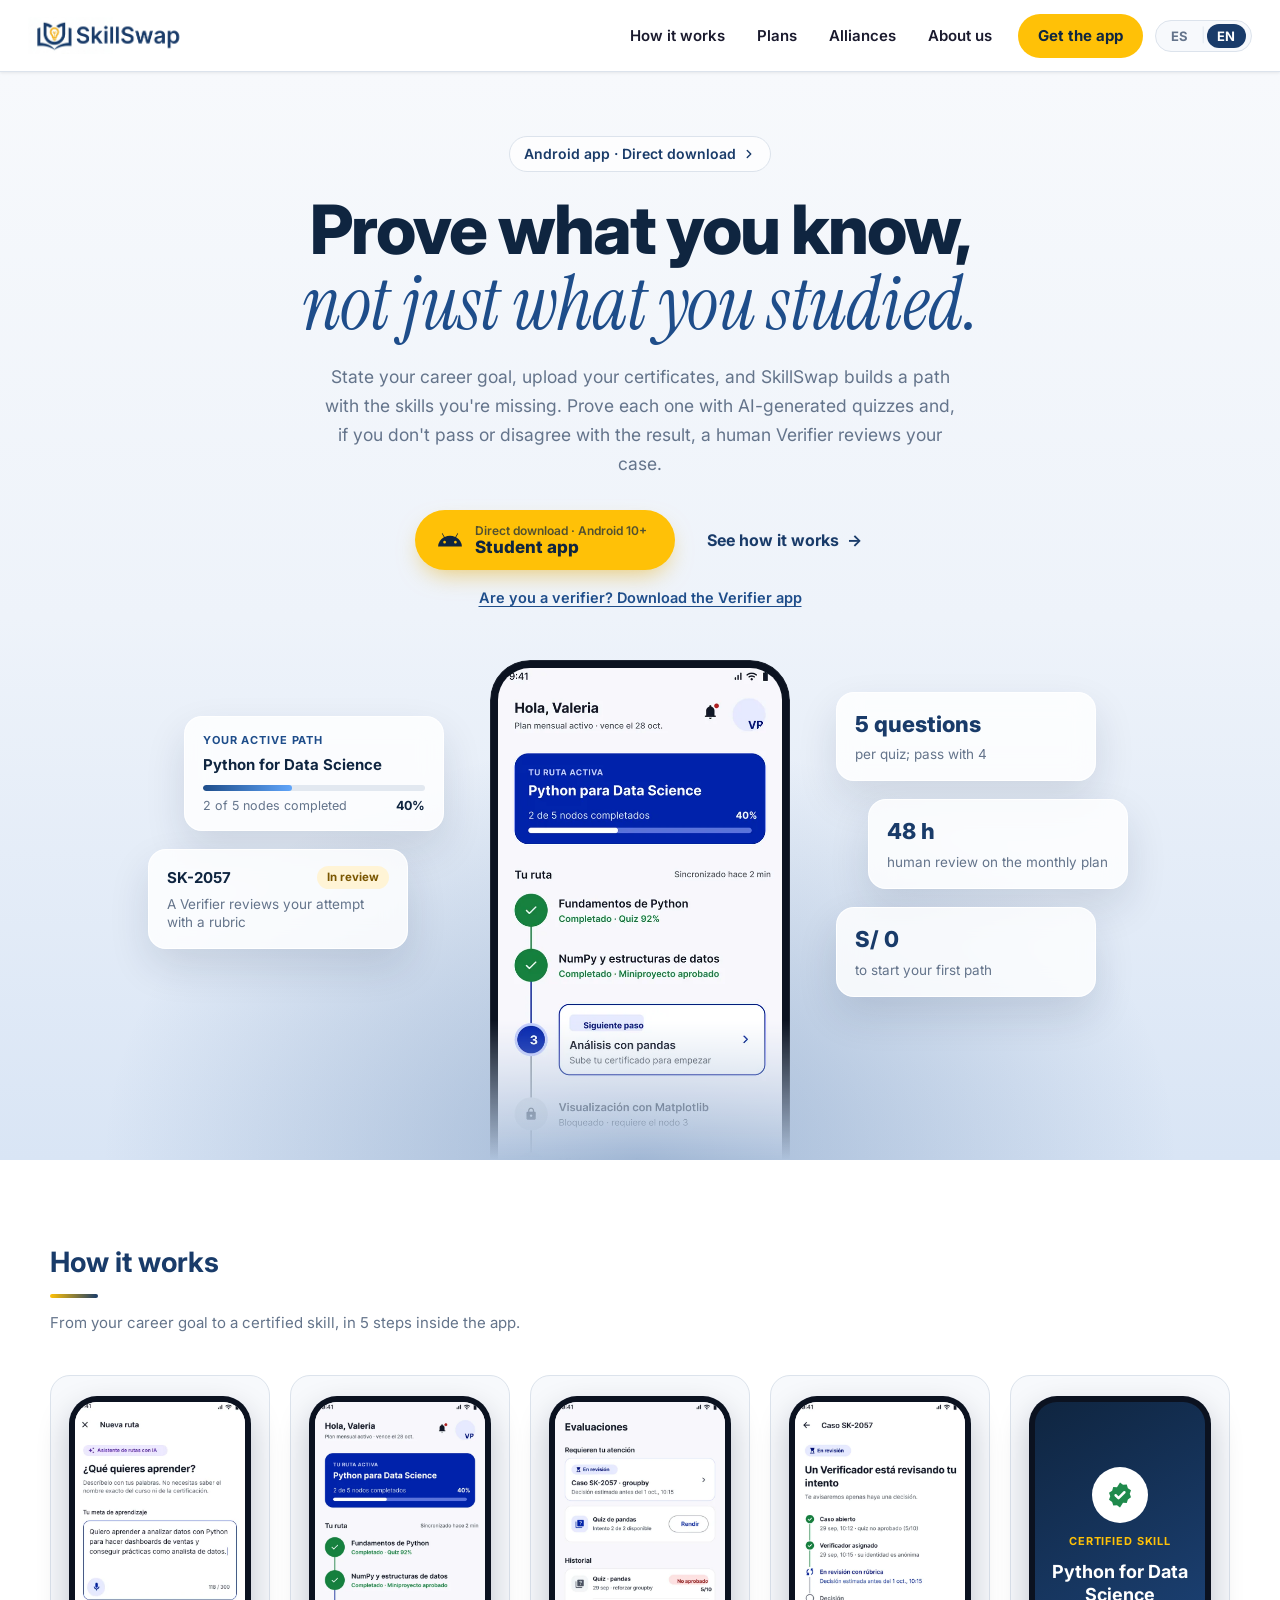
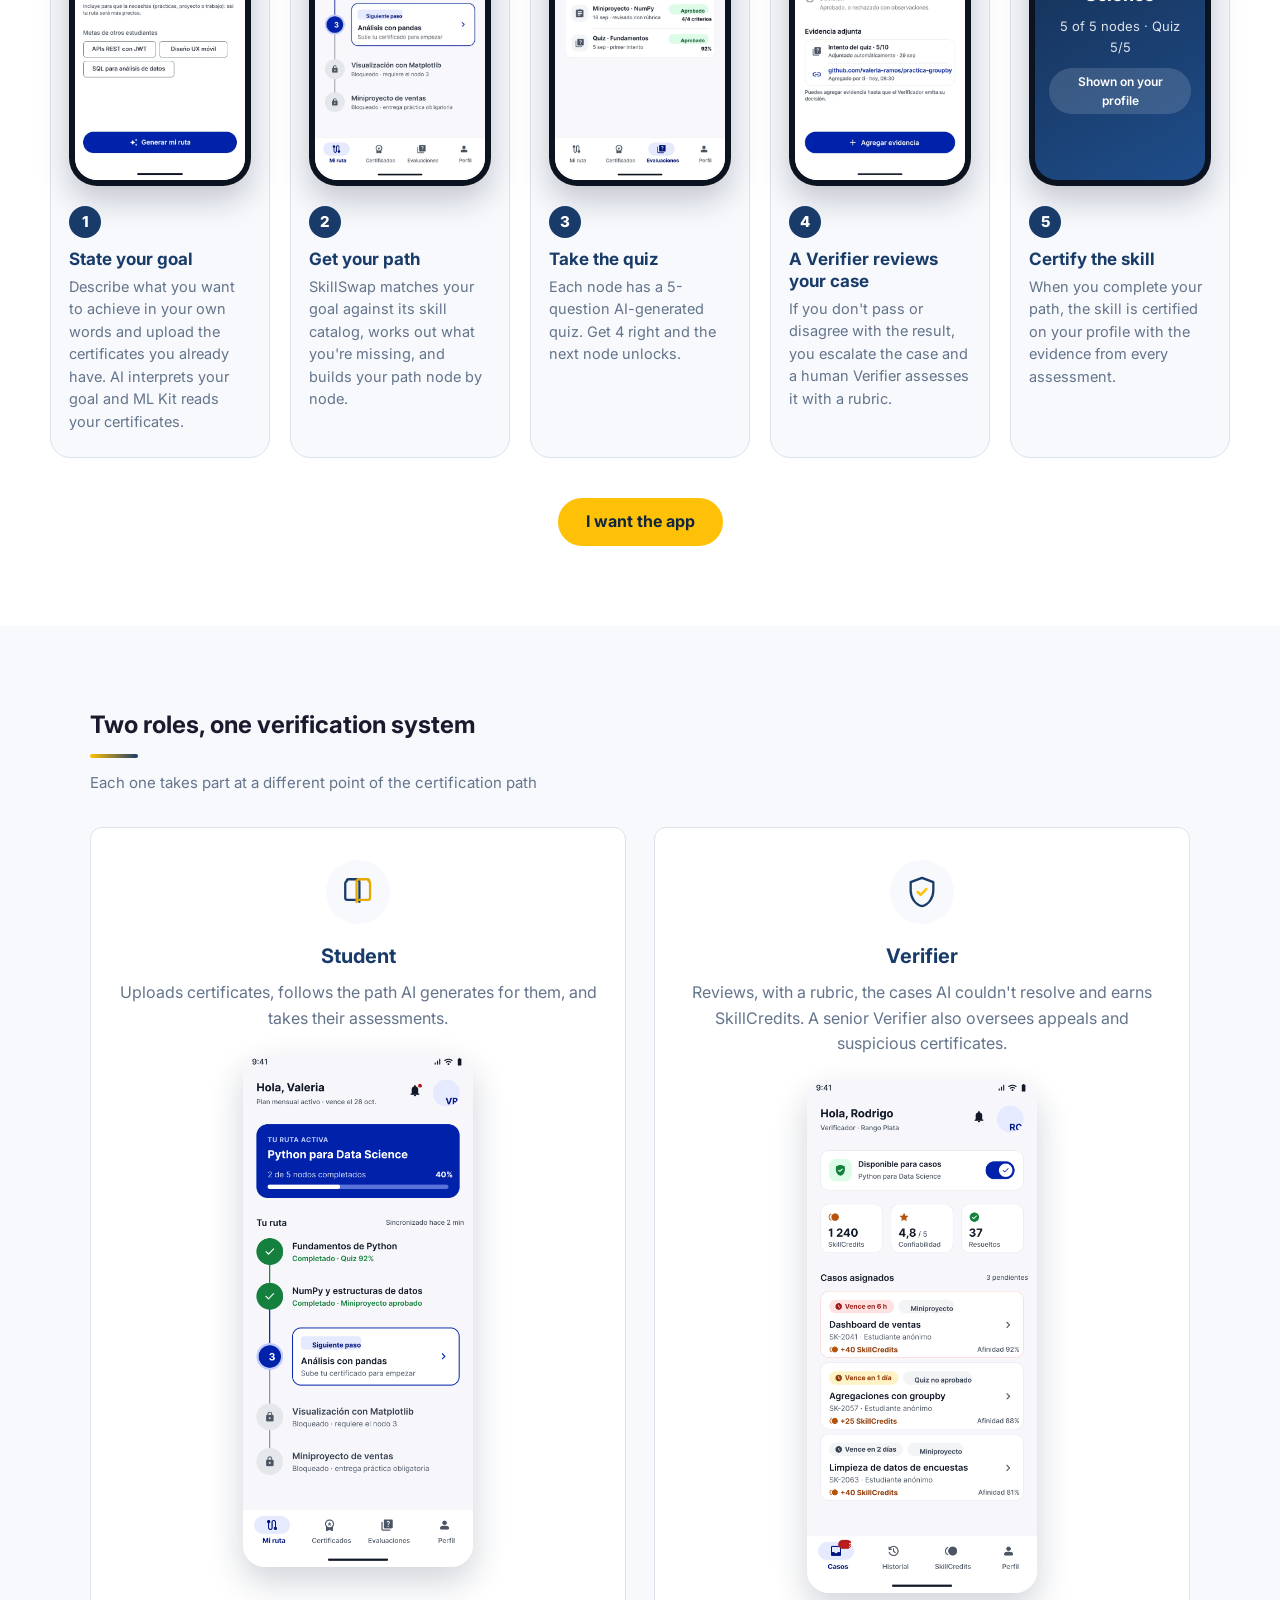
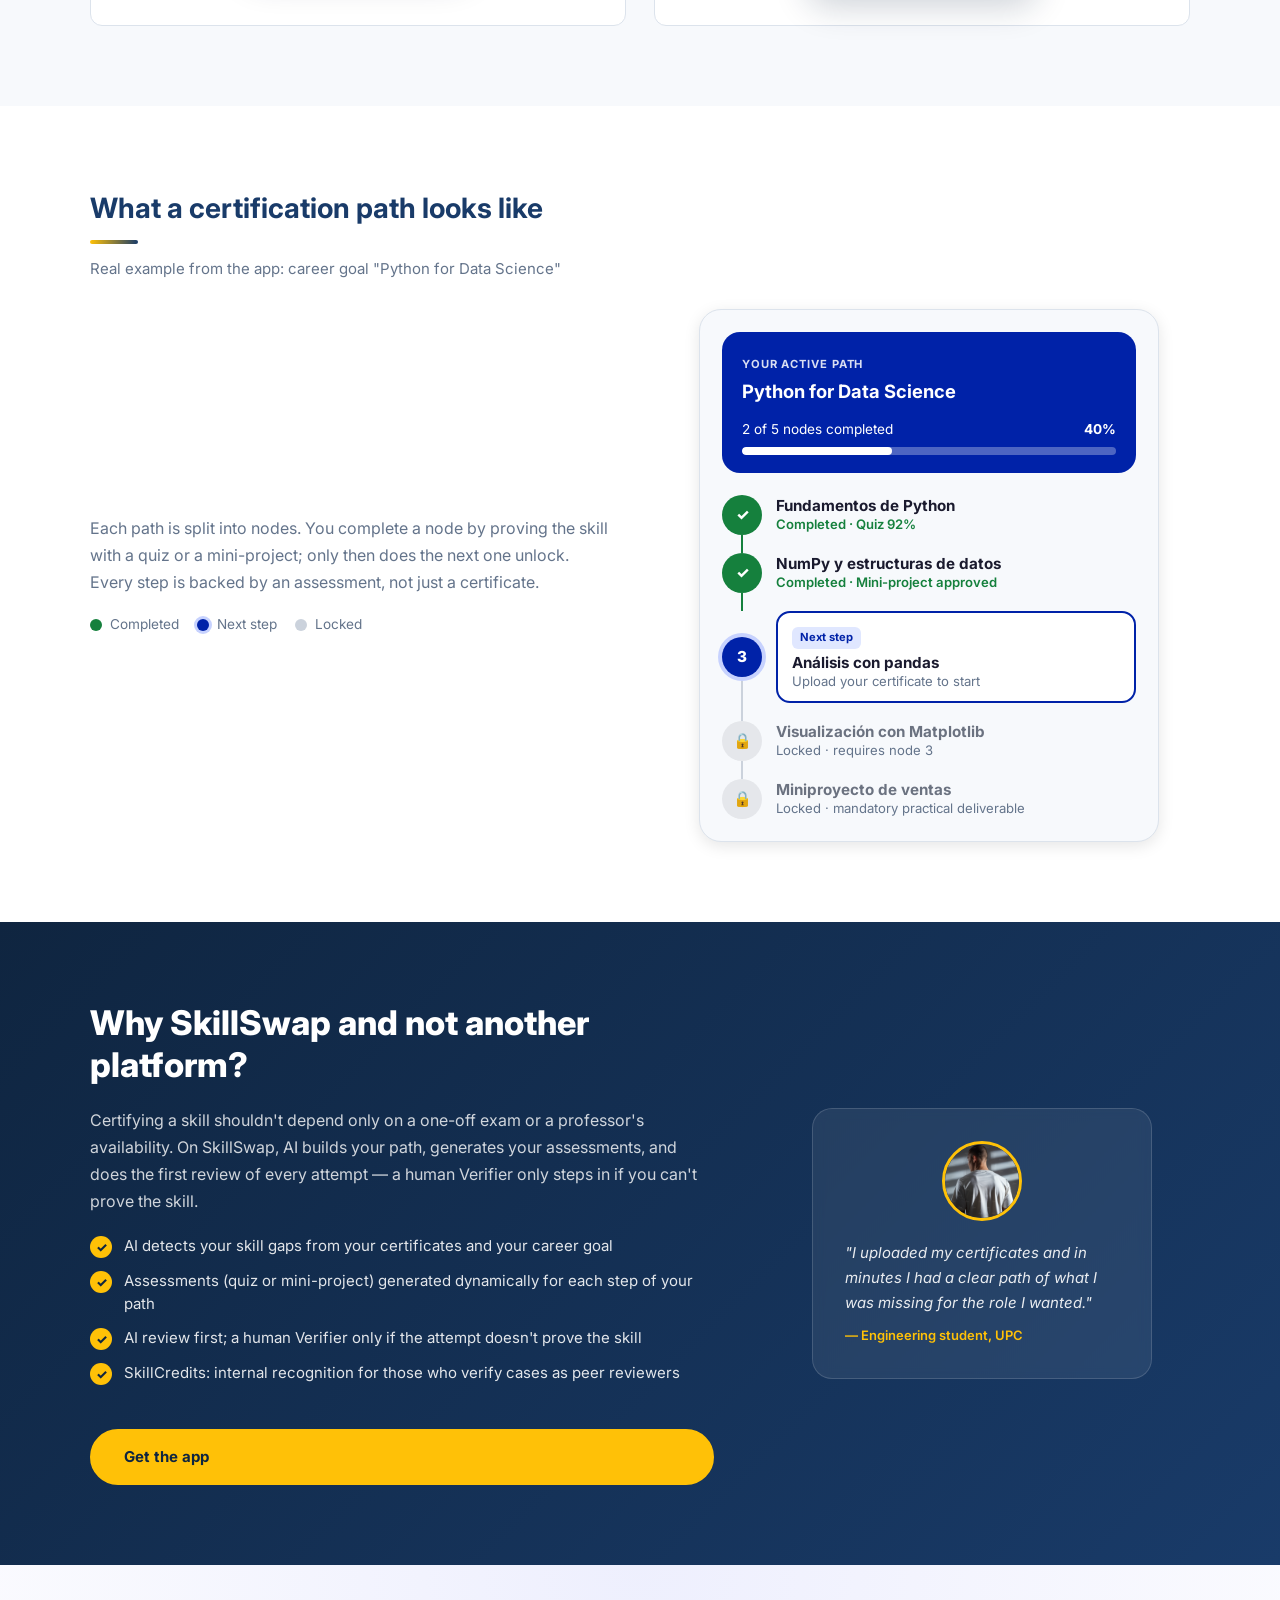
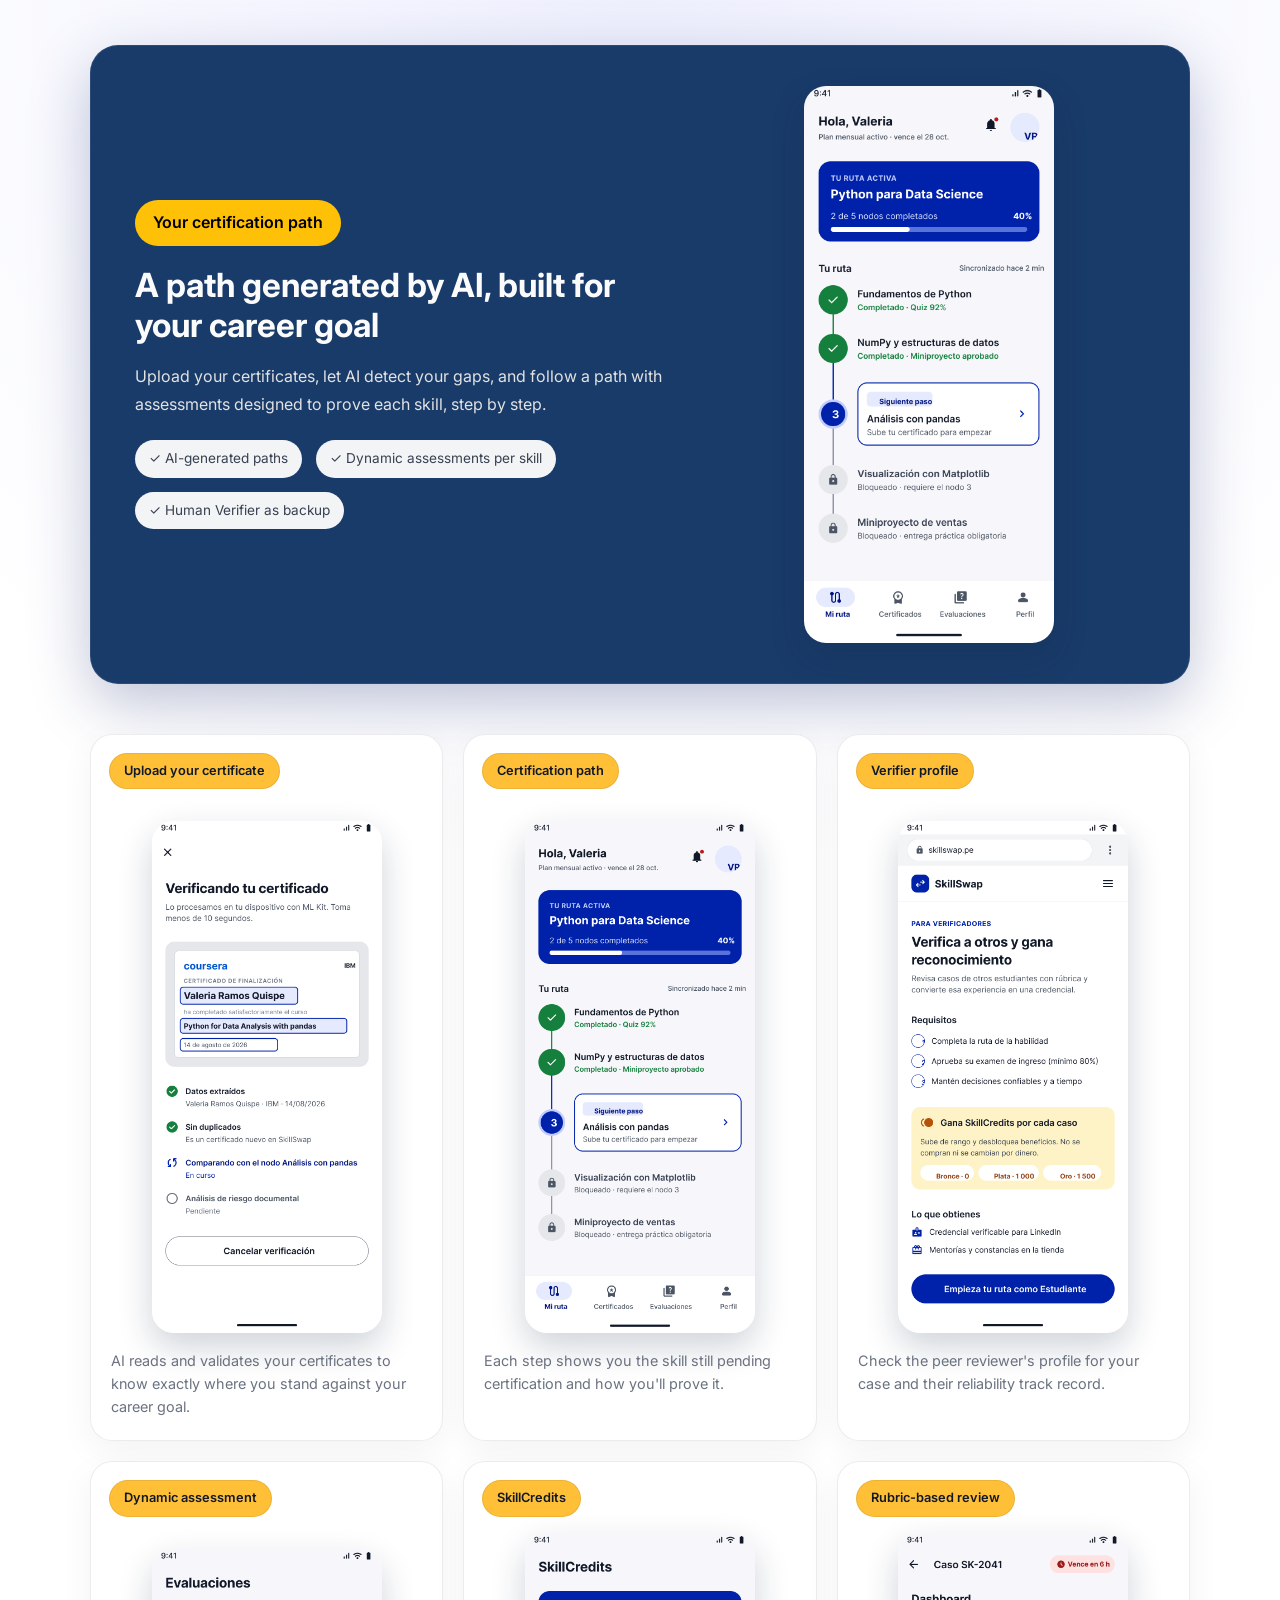
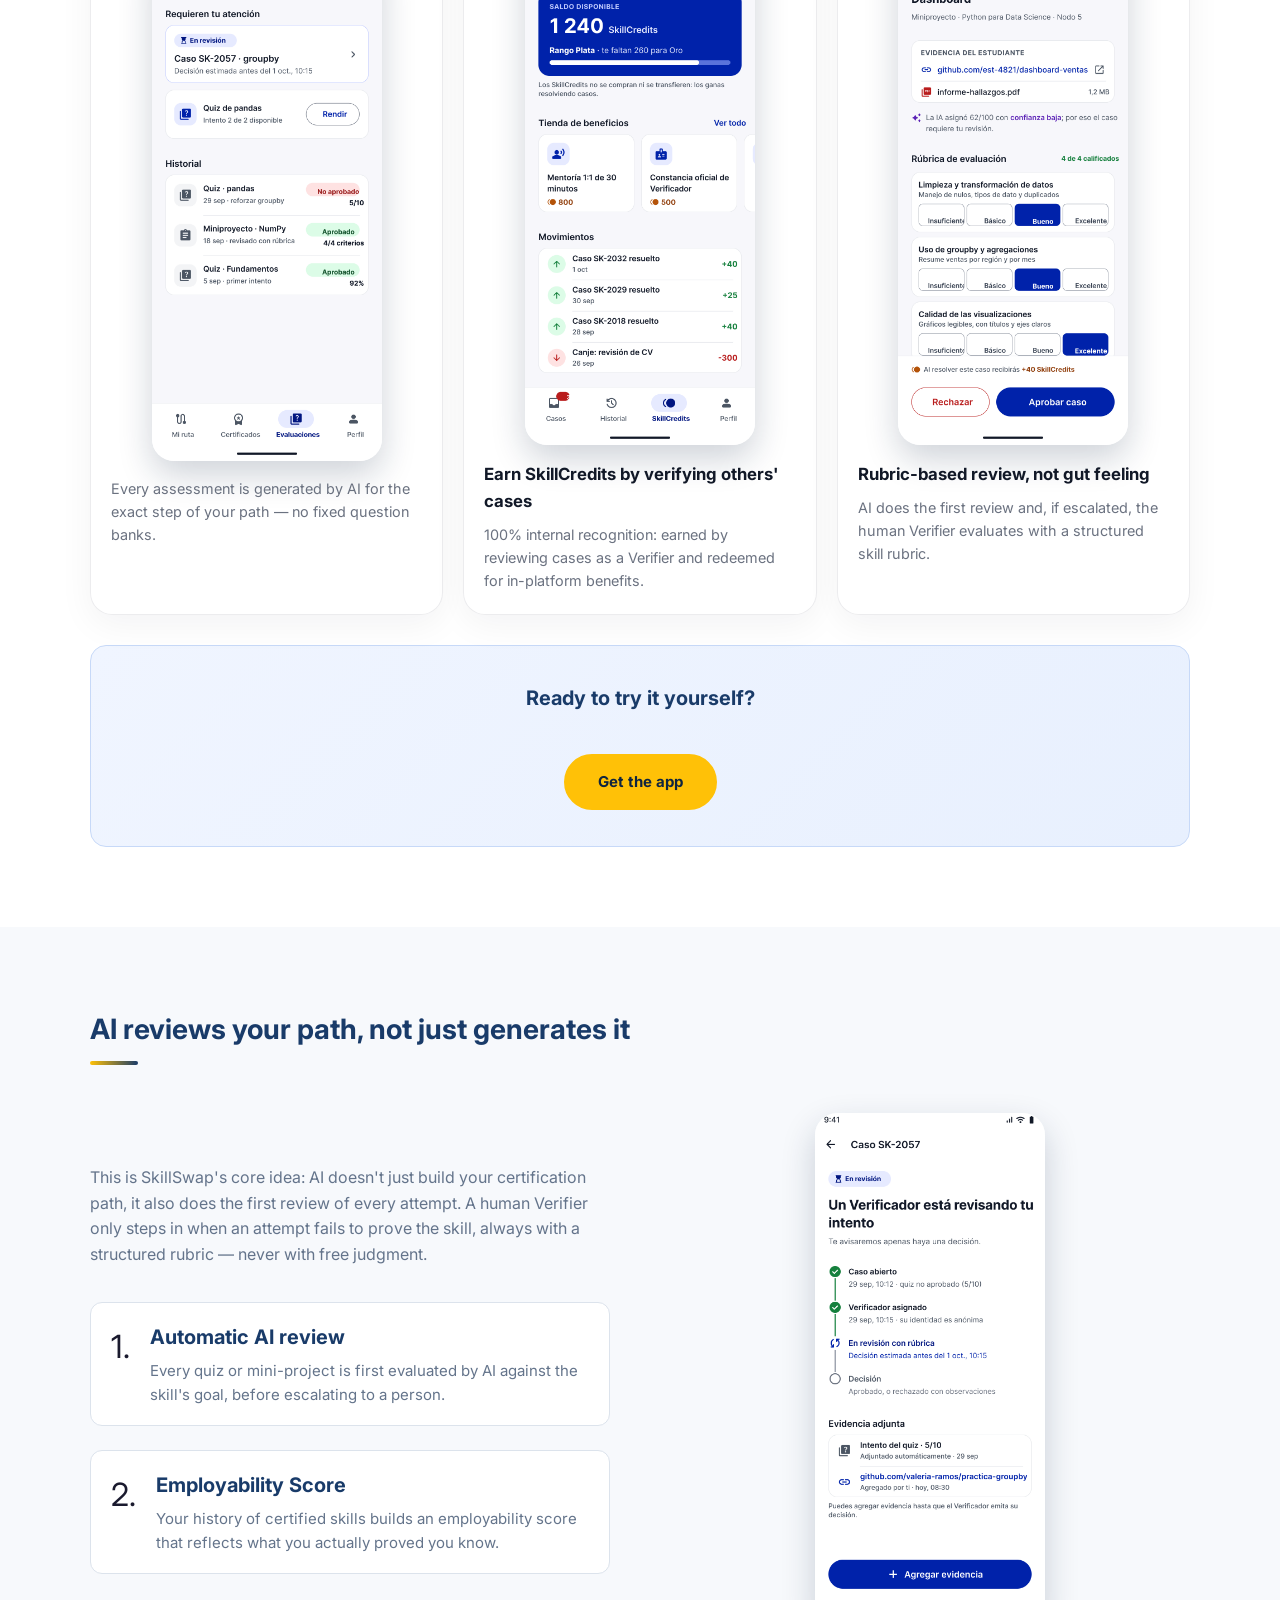
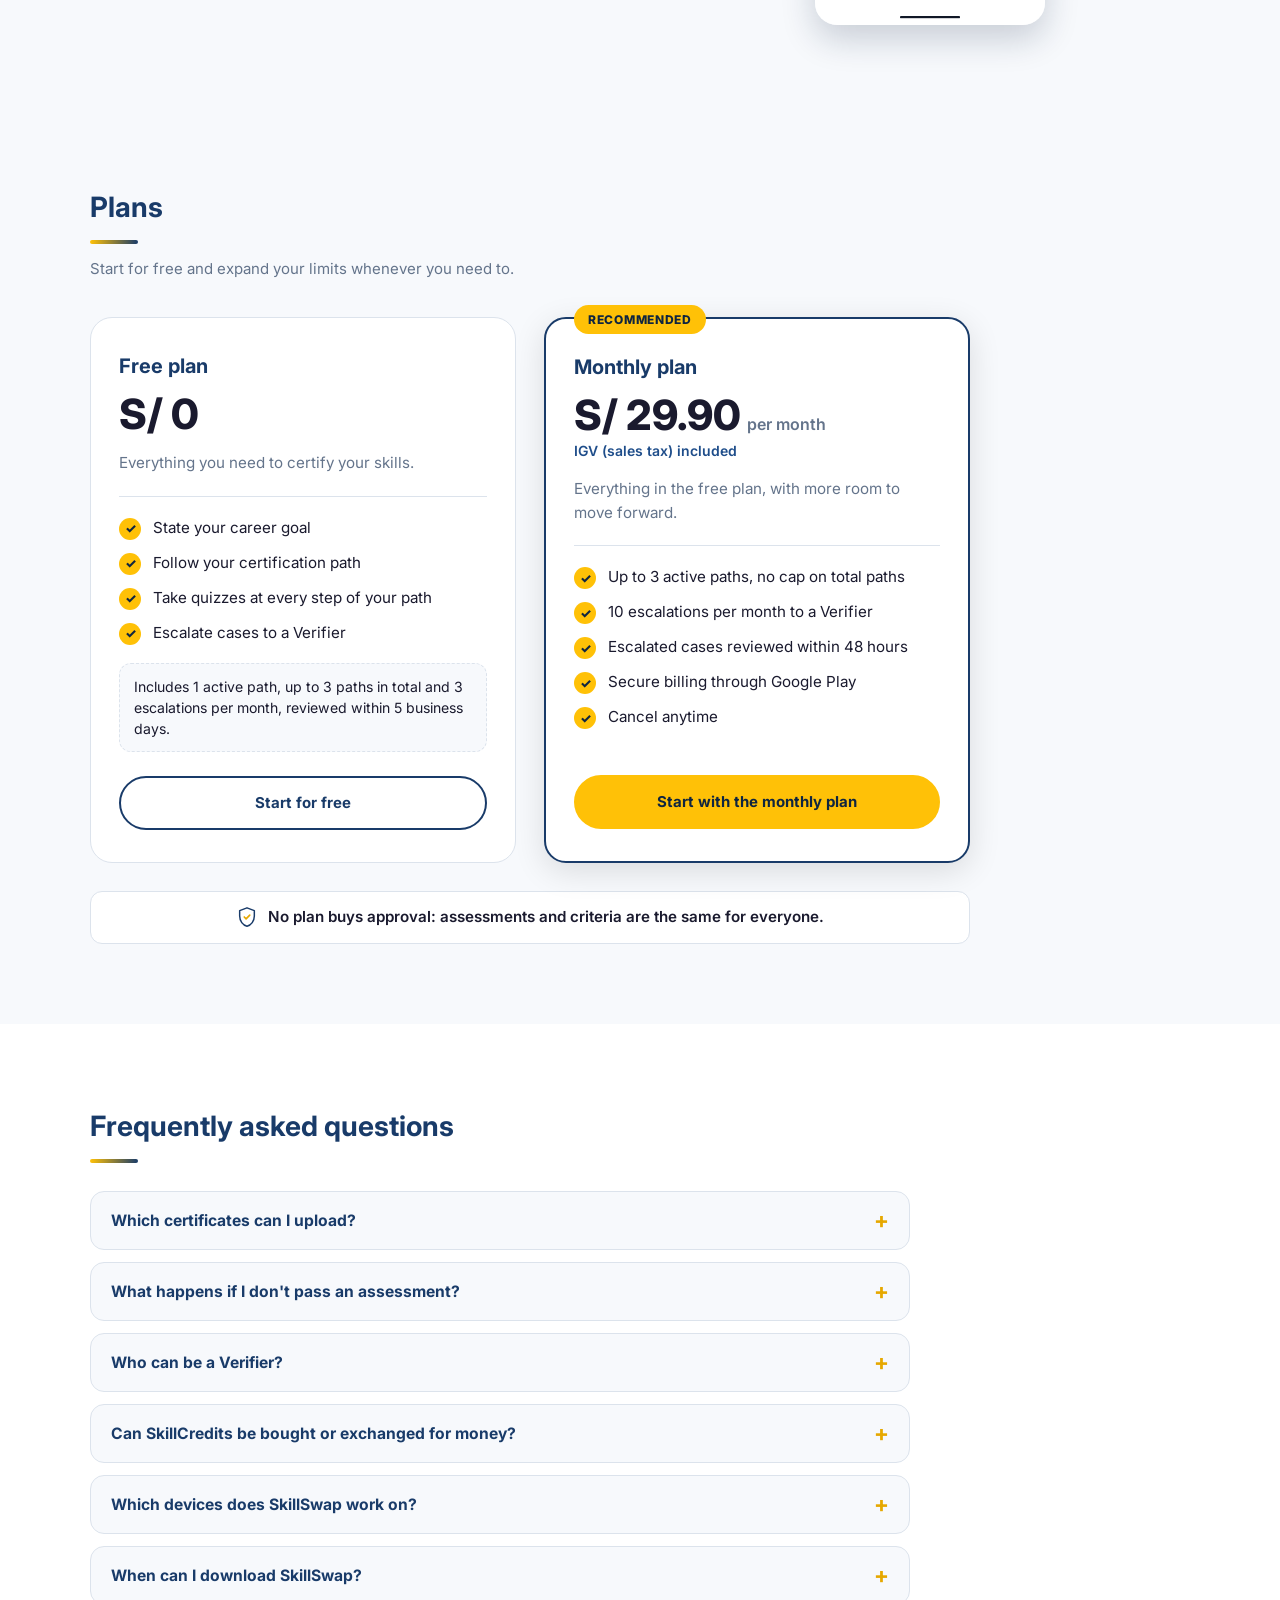
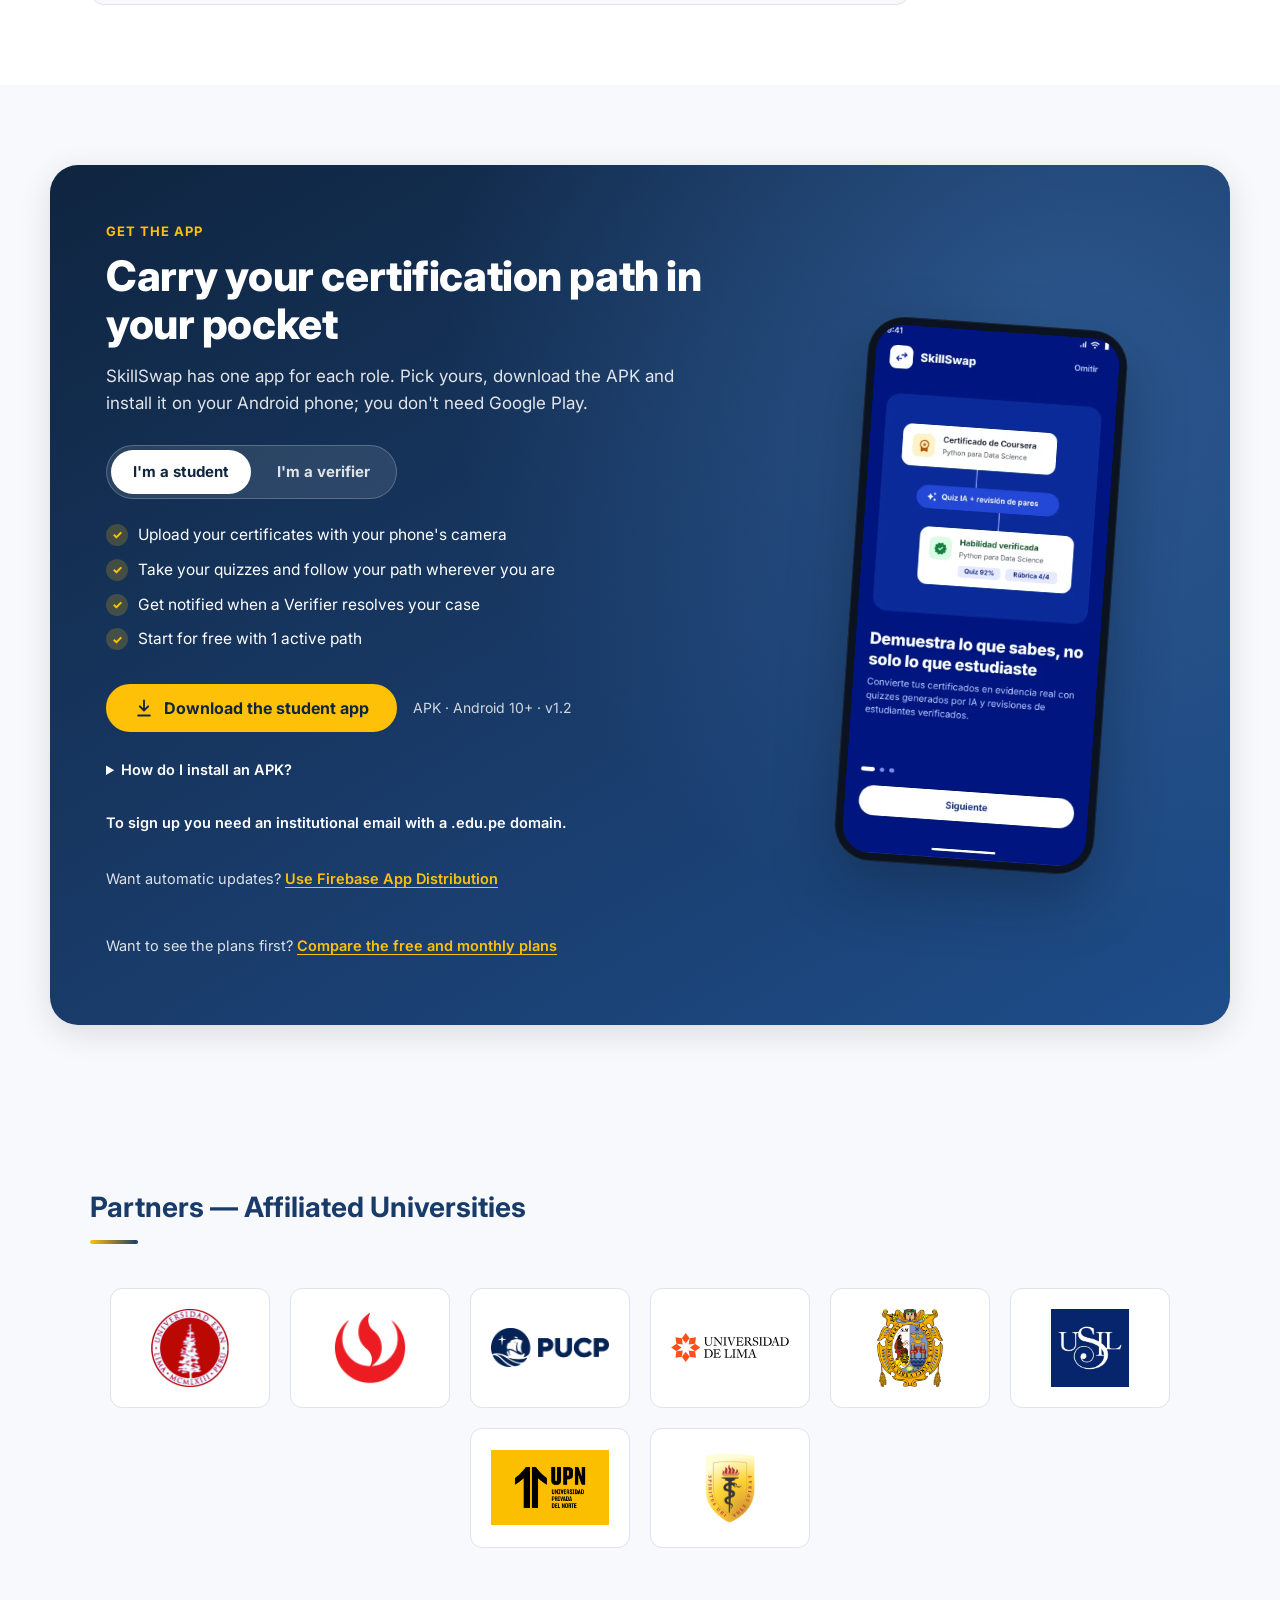
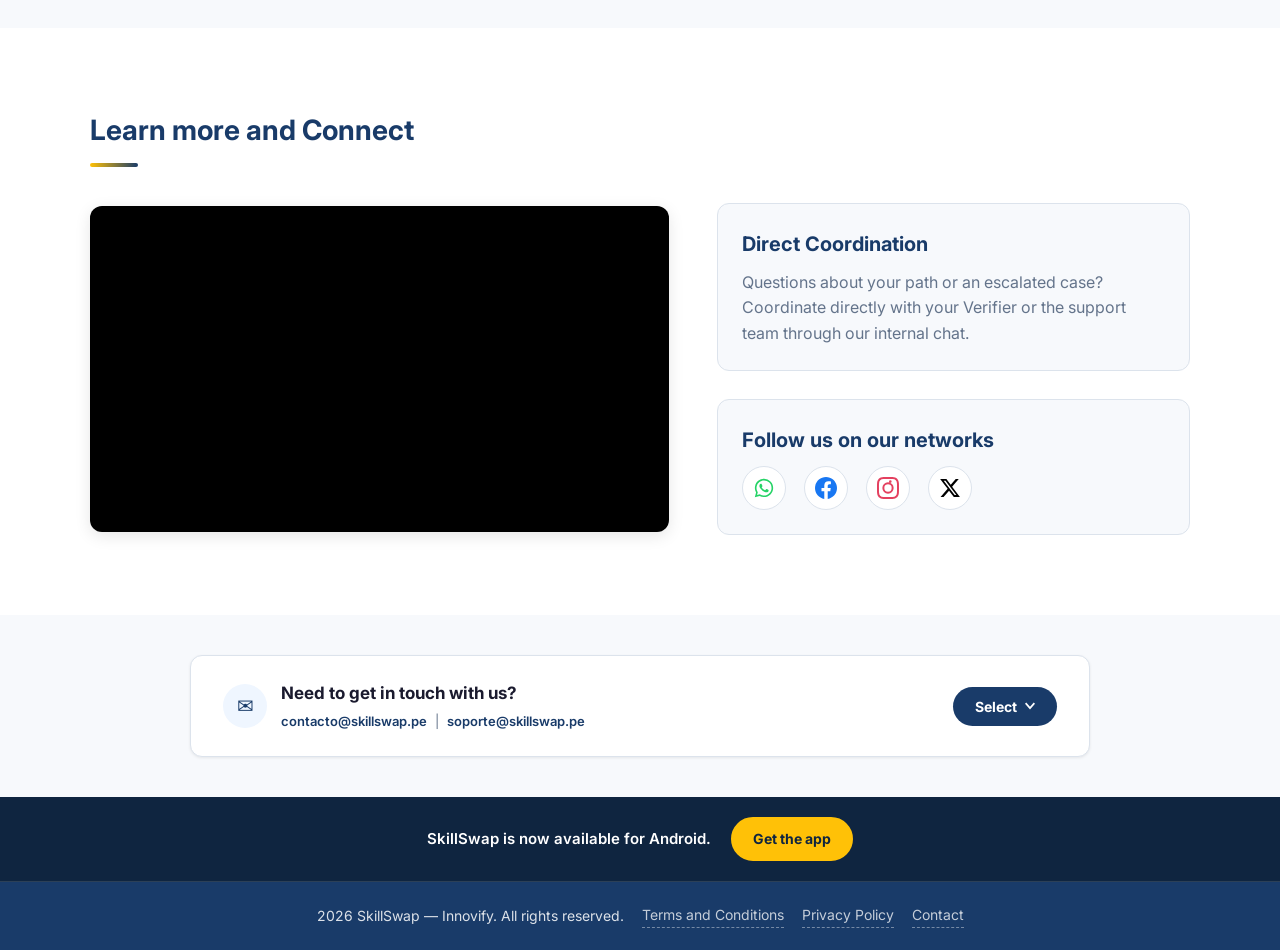
==== commit a7d2dcfe: "feat(landing): direct APK downloads with a redesigned hero and role selector - Hero: centred layout " ====
--- a/index.html
+++ b/index.html
@@ -5,7 +5,7 @@
     <meta name="viewport" content="width=device-width, initial-scale=1.0" />
 
     <!-- ── SEO Meta Tags ── -->
-    <meta name="description" content="SkillSwap is the Android app that certifies your skills: state your goal, upload your certificates, follow your path, and take AI-generated quizzes. Coming soon on Google Play." />
+    <meta name="description" content="SkillSwap is the Android app that certifies your skills: state your goal, upload your certificates, follow your path, and take AI-generated quizzes. Download the APK for free." />
     <meta name="keywords" content="verificación de habilidades, inteligencia artificial, certificaciones, ruta de aprendizaje, estudiantes universitarios, SkillSwap, Perú, empleabilidad" />
     <meta name="author" content="Innovify" />
 
@@ -14,6 +14,7 @@
     <link rel="alternate" hreflang="en" href="index.html" />
     <link rel="alternate" hreflang="x-default" href="index.html" />
 
+    <link rel="stylesheet" href="https://fonts.googleapis.com/css2?family=Instrument+Serif:ital@1&display=swap" />
     <link rel="stylesheet" href="assets/styles/index_stylesheet.css" />
     <link rel="stylesheet" href="assets/styles/screenshots_stylesheet.css" />
     <link rel="stylesheet" href="assets/styles/app_landing_stylesheet.css" />
@@ -72,37 +73,59 @@
     <section class="hero-app" aria-labelledby="hero-titulo">
       <div class="hero-app-contenido">
 
-        <div class="hero-app-texto">
-          <p class="hero-app-badge">
-            <svg width="16" height="16" viewBox="0 0 24 24" fill="none" aria-hidden="true" focusable="false"><rect x="6" y="2" width="12" height="20" rx="3" stroke="currentColor" stroke-width="2"/><path d="M11 18h2" stroke="currentColor" stroke-width="2" stroke-linecap="round"/></svg>
-            <span data-i18n="hero-badge">App para Android · Muy pronto en Google Play</span>
-          </p>
-          <h1 class="hero-app-titulo" id="hero-titulo" data-i18n="hero-title">Demuestra lo que sabes, no solo lo que estudiaste.</h1>
-          <p class="hero-app-subtitulo" data-i18n="hero-subtitle">Declara tu meta profesional, sube tus certificados y SkillSwap arma tu ruta con las habilidades que te faltan. Demuestra cada una con quizzes generados por IA y, si no apruebas o no estás de acuerdo con el resultado, un Verificador humano revisa tu caso.</p>
-
-          <div class="hero-app-ctas">
-            <a href="#descarga" class="btn-app btn-app-primario">
-              <svg width="20" height="20" viewBox="0 0 24 24" fill="none" aria-hidden="true" focusable="false"><path d="M12 3v12m0 0l-5-5m5 5l5-5M5 21h14" stroke="currentColor" stroke-width="2.2" stroke-linecap="round" stroke-linejoin="round"/></svg>
-              <span data-i18n="hero-btn">Descarga la app</span>
-            </a>
-            <a href="#como-funciona" class="btn-app btn-app-secundario" data-i18n="hero-btn-sec">Ver cómo funciona</a>
-          </div>
-          <p class="hero-app-nota" data-i18n="hero-note">Gratis para empezar · Lanzamiento muy pronto en Google Play</p>
-
-          <ul class="hero-app-datos">
-            <li><strong data-i18n="stat1-num">5 preguntas</strong><span data-i18n="stat1-label">por quiz; apruebas con 4</span></li>
-            <li><strong data-i18n="stat2-num">48 h</strong><span data-i18n="stat2-label">revisión humana con el plan mensual</span></li>
-            <li><strong data-i18n="stat3-num">S/ 0</strong><span data-i18n="stat3-label">para empezar tu primera ruta</span></li>
-          </ul>
-        </div>
-
-        <div class="hero-app-visual">
-          <figure class="telefono telefono-atras">
-            <img src="assets/images/app/app-certificado.webp" width="560" height="1246" alt="Pantalla de la app: verificando un certificado de Coursera con ML Kit, datos extraídos y sin duplicados" />
-          </figure>
-          <figure class="telefono telefono-frente">
+        <a class="hero-app-badge" href="#descarga">
+          <span data-i18n="hero-badge">App para Android · Descarga directa</span>
+          <svg width="14" height="14" viewBox="0 0 24 24" fill="none" aria-hidden="true" focusable="false"><path d="M9 6l6 6-6 6" stroke="currentColor" stroke-width="2.4" stroke-linecap="round" stroke-linejoin="round"/></svg>
+        </a>
+        <h1 class="hero-app-titulo" id="hero-titulo">
+          <span data-i18n="hero-title-a">Demuestra lo que sabes,</span>
+          <em data-i18n="hero-title-b">no solo lo que estudiaste.</em>
+        </h1>
+        <p class="hero-app-subtitulo" data-i18n="hero-subtitle">Declara tu meta profesional, sube tus certificados y SkillSwap arma tu ruta con las habilidades que te faltan. Demuestra cada una con quizzes generados por IA y, si no apruebas o no estás de acuerdo con el resultado, un Verificador humano revisa tu caso.</p>
+
+        <div class="hero-app-ctas">
+          <a href="https://github.com/Aplicaciones-Dispositivos-Moviles/SkillSwap-MobileApp/releases/latest/download/skillswap-estudiante.apk" class="btn-hero" download aria-label="Descargar la app para estudiantes (APK, Android 10+)" data-i18n-aria="hero-btn-aria">
+            <svg class="btn-hero-icono" width="26" height="26" viewBox="0 0 24 24" fill="currentColor" aria-hidden="true" focusable="false"><path d="M17.6 9.48l1.84-3.18a.38.38 0 00-.66-.38l-1.87 3.23a11.4 11.4 0 00-9.82 0L5.22 5.92a.38.38 0 00-.66.38L6.4 9.48A10.8 10.8 0 001 18h22a10.8 10.8 0 00-5.4-8.52zM7 15.25a1.25 1.25 0 110-2.5 1.25 1.25 0 010 2.5zm10 0a1.25 1.25 0 110-2.5 1.25 1.25 0 010 2.5z"/></svg>
+            <span class="btn-hero-textos">
+              <small data-i18n="hero-note">Descarga directa · Android 10+</small>
+              <span data-i18n="hero-btn">App para estudiantes</span>
+            </span>
+          </a>
+          <a href="#como-funciona" class="hero-app-enlace">
+            <span data-i18n="hero-btn-sec">Ver cómo funciona</span>
+            <span aria-hidden="true">→</span>
+          </a>
+        </div>
+        <p class="hero-app-verificador">
+          <a href="https://github.com/Aplicaciones-Dispositivos-Moviles/SkillSwap-MobileApp-Flutter/releases/latest/download/skillswap-verificador.apk" download data-i18n="hero-verifier-link">¿Eres verificador? Descarga la app del Verificador</a>
+        </p>
+
+        <div class="hero-app-escena">
+          <div class="hero-flotantes hero-flotantes-izq" aria-hidden="true">
+            <div class="hero-flotante">
+              <small data-i18n="route-active">TU RUTA ACTIVA</small>
+              <strong data-i18n="route-goal">Python para Data Science</strong>
+              <span class="hero-flotante-barra"><span style="width: 40%"></span></span>
+              <span class="hero-flotante-pie"><span data-i18n="route-progress">2 de 5 nodos completados</span><b>40%</b></span>
+            </div>
+            <div class="hero-flotante">
+              <span class="hero-flotante-fila">
+                <strong>SK-2057</strong>
+                <span class="hero-chip" data-i18n="hero-case-status">En revisión</span>
+              </span>
+              <span data-i18n="hero-case-desc">Un Verificador revisa tu intento con rúbrica</span>
+            </div>
+          </div>
+
+          <figure class="telefono hero-telefono">
             <img src="assets/images/app/app-ruta.webp" width="560" height="1246" alt="Pantalla de la app: ruta activa Python para Data Science con 2 de 5 nodos completados" fetchpriority="high" />
           </figure>
+
+          <ul class="hero-flotantes hero-flotantes-der">
+            <li class="hero-flotante hero-dato"><strong data-i18n="stat1-num">5 preguntas</strong><span data-i18n="stat1-label">por quiz; apruebas con 4</span></li>
+            <li class="hero-flotante hero-dato"><strong data-i18n="stat2-num">48 h</strong><span data-i18n="stat2-label">revisión humana con el plan mensual</span></li>
+            <li class="hero-flotante hero-dato"><strong data-i18n="stat3-num">S/ 0</strong><span data-i18n="stat3-label">para empezar tu primera ruta</span></li>
+          </ul>
         </div>
 
       </div>
@@ -582,7 +605,7 @@
         </details>
         <details class="faq-item">
           <summary data-i18n="faq-q6">¿Cuándo puedo descargar SkillSwap?</summary>
-          <p data-i18n="faq-a6">Muy pronto. Estamos preparando el lanzamiento en Google Play. Escríbenos a contacto@skillswap.pe y te avisamos apenas puedas descargarla.</p>
+          <p data-i18n="faq-a6">Ya puedes. Descarga el APK desde esta página (sección Descarga la app) e instálalo en tu celular Android. No necesitas Google Play.</p>
         </details>
       </div>
     </section>
@@ -594,30 +617,54 @@
         <div class="descarga-texto">
           <p class="descarga-eyebrow" data-i18n="dl-eyebrow">Descarga la app</p>
           <h2 class="descarga-titulo" id="descarga-titulo" data-i18n="dl-title">Lleva tu ruta de certificación en el bolsillo</h2>
-          <p class="descarga-desc" data-i18n="dl-desc">SkillSwap es una app para Android. Hoy puedes instalarla por invitación a través de Firebase App Distribution; todavía no está publicada en Google Play.</p>
-
-          <ul class="descarga-lista">
-            <li><span class="descarga-check" aria-hidden="true">✓</span><span data-i18n="dl-f1">Sube tus certificados con la cámara del celular</span></li>
-            <li><span class="descarga-check" aria-hidden="true">✓</span><span data-i18n="dl-f2">Rinde tus quizzes y sigue tu ruta desde donde estés</span></li>
-            <li><span class="descarga-check" aria-hidden="true">✓</span><span data-i18n="dl-f3">Recibe avisos cuando un Verificador resuelva tu caso</span></li>
-            <li><span class="descarga-check" aria-hidden="true">✓</span><span data-i18n="dl-f4">Empieza gratis con 1 ruta activa</span></li>
-          </ul>
-
-          <div class="descarga-acciones">
-            <div class="badge-proximamente">
-              <svg width="26" height="26" viewBox="0 0 24 24" fill="none" aria-hidden="true" focusable="false"><rect x="6" y="2" width="12" height="20" rx="3" stroke="currentColor" stroke-width="1.8"/><path d="M11 18h2" stroke="currentColor" stroke-width="1.8" stroke-linecap="round"/></svg>
-              <span class="badge-proximamente-txt">
-                <small data-i18n="dl-badge-small">Todavía no disponible en</small>
-                <strong>Google Play</strong>
-              </span>
+          <p class="descarga-desc" data-i18n="dl-desc">SkillSwap tiene una app para cada rol. Elige la tuya, descarga el APK e instálalo en tu celular Android; no necesitas Google Play.</p>
+
+          <div class="descarga-selector" role="tablist" aria-label="Elige tu app" data-i18n-aria="dl-tab-label">
+            <button type="button" class="descarga-tab" role="tab" id="tab-estudiante" aria-controls="panel-estudiante" aria-selected="true" data-i18n="dl-tab-student">Soy estudiante</button>
+            <button type="button" class="descarga-tab" role="tab" id="tab-verificador" aria-controls="panel-verificador" aria-selected="false" tabindex="-1" data-i18n="dl-tab-verifier">Soy verificador</button>
+          </div>
+
+          <div class="descarga-panel" role="tabpanel" id="panel-estudiante" aria-labelledby="tab-estudiante">
+            <ul class="descarga-lista">
+              <li><span class="descarga-check" aria-hidden="true">✓</span><span data-i18n="dl-f1">Sube tus certificados con la cámara del celular</span></li>
+              <li><span class="descarga-check" aria-hidden="true">✓</span><span data-i18n="dl-f2">Rinde tus quizzes y sigue tu ruta desde donde estés</span></li>
+              <li><span class="descarga-check" aria-hidden="true">✓</span><span data-i18n="dl-f3">Recibe avisos cuando un Verificador resuelva tu caso</span></li>
+              <li><span class="descarga-check" aria-hidden="true">✓</span><span data-i18n="dl-f4">Empieza gratis con 1 ruta activa</span></li>
+            </ul>
+            <div class="descarga-acciones">
+              <a class="btn-app btn-app-primario" href="https://github.com/Aplicaciones-Dispositivos-Moviles/SkillSwap-MobileApp/releases/latest/download/skillswap-estudiante.apk" download>
+                <svg width="20" height="20" viewBox="0 0 24 24" fill="none" aria-hidden="true" focusable="false"><path d="M12 3v12m0 0l-5-5m5 5l5-5M5 21h14" stroke="currentColor" stroke-width="2.2" stroke-linecap="round" stroke-linejoin="round"/></svg>
+                <span data-i18n="dl-student-btn">Descargar app para estudiantes</span>
+              </a>
+              <span class="descarga-meta" data-i18n="dl-student-meta">APK · Android 10+ · v1.2</span>
             </div>
-            <a class="btn-app btn-app-primario" href="https://appdistribution.firebase.dev/i/eb345a85ef8857fa" target="_blank" rel="noopener" data-i18n="dl-btn-download">Descargar para Android</a>
-            <a class="btn-app btn-app-secundario" href="mailto:contacto@skillswap.pe?subject=Av%C3%ADsenme%20cuando%20SkillSwap%20est%C3%A9%20en%20Google%20Play">
-              <svg width="20" height="20" viewBox="0 0 24 24" fill="none" aria-hidden="true" focusable="false"><path d="M6 8a6 6 0 1112 0c0 7 3 8 3 8H3s3-1 3-8zM10 20a2 2 0 004 0" stroke="currentColor" stroke-width="2" stroke-linecap="round" stroke-linejoin="round"/></svg>
-              <span data-i18n="dl-btn-notify">Avísame del lanzamiento</span>
-            </a>
-          </div>
+          </div>
+
+          <div class="descarga-panel" role="tabpanel" id="panel-verificador" aria-labelledby="tab-verificador" hidden>
+            <ul class="descarga-lista">
+              <li><span class="descarga-check" aria-hidden="true">✓</span><span data-i18n="dl-v1">Recibe casos según tus habilidades verificadas</span></li>
+              <li><span class="descarga-check" aria-hidden="true">✓</span><span data-i18n="dl-v2">Aprueba o rechaza con una rúbrica clara</span></li>
+              <li><span class="descarga-check" aria-hidden="true">✓</span><span data-i18n="dl-v3">Gana SkillCredits por cada caso resuelto</span></li>
+              <li><span class="descarga-check" aria-hidden="true">✓</span><span data-i18n="dl-v4">Canjea tus SkillCredits por beneficios</span></li>
+            </ul>
+            <div class="descarga-acciones">
+              <a class="btn-app btn-app-primario" href="https://github.com/Aplicaciones-Dispositivos-Moviles/SkillSwap-MobileApp-Flutter/releases/latest/download/skillswap-verificador.apk" download>
+                <svg width="20" height="20" viewBox="0 0 24 24" fill="none" aria-hidden="true" focusable="false"><path d="M12 3v12m0 0l-5-5m5 5l5-5M5 21h14" stroke="currentColor" stroke-width="2.2" stroke-linecap="round" stroke-linejoin="round"/></svg>
+                <span data-i18n="dl-verifier-btn">Descargar app del Verificador</span>
+              </a>
+              <span class="descarga-meta" data-i18n="dl-verifier-meta">APK · Android 7+ · v1.0.0 · 54 MB</span>
+            </div>
+          </div>
+
+          <details class="descarga-instalar">
+            <summary data-i18n="dl-install-title">¿Cómo instalo un APK?</summary>
+            <p data-i18n="dl-install-text">Abre el archivo descargado en tu celular. Si Android te lo pide, permite instalar apps desde tu navegador y toca «Instalar».</p>
+          </details>
           <p class="descarga-nota descarga-requisito" data-i18n="dl-requirement">Para registrarte necesitas un correo institucional con dominio .edu.pe.</p>
+          <p class="descarga-nota">
+            <span data-i18n="dl-firebase">¿Quieres actualizaciones automáticas?</span>
+            <a href="https://appdistribution.firebase.dev/i/eb345a85ef8857fa" target="_blank" rel="noopener" data-i18n="dl-firebase-link">Usa Firebase App Distribution</a>
+          </p>
           <p class="descarga-nota">
             <span data-i18n="dl-note">¿Quieres ver los planes antes?</span>
             <a href="#seccion-planes" data-i18n="dl-note-link">Compara el plan gratuito y el mensual</a>
@@ -757,7 +804,7 @@
     <!-- ═══════════════════════════════════════ FOOTER ═══════════════════════════════════════ -->
     <footer>
       <div class="footer-descarga">
-        <p data-i18n="footer-dl-text">SkillSwap llega muy pronto a Google Play.</p>
+        <p data-i18n="footer-dl-text">SkillSwap ya está disponible para Android.</p>
         <a href="#descarga" class="btn-app btn-app-primario btn-app-sm" data-i18n="footer-dl-btn">Descarga la app</a>
       </div>
       <div class="seccion-footer">
@@ -824,13 +871,51 @@
       });
     </script>
 
+    <!-- Script CTA del navbar: aparece cuando el CTA del hero sale de la pantalla -->
+    <script>
+      (function () {
+        const heroCta = document.querySelector('.hero-app-ctas');
+        const nav = document.querySelector('.barra-navegacion');
+        if (!heroCta || !nav || !('IntersectionObserver' in window)) return;
+        new IntersectionObserver(([entry]) => {
+          nav.classList.toggle('nav-cta-oculto', entry.isIntersecting);
+        }, { rootMargin: '-72px 0px 0px 0px' }).observe(heroCta);
+      })();
+    </script>
+
+    <!-- Script selector Estudiante / Verificador -->
+    <script>
+      (function () {
+        const tabs = Array.from(document.querySelectorAll('.descarga-tab'));
+        const select = (tab) => {
+          tabs.forEach(t => {
+            const active = t === tab;
+            t.setAttribute('aria-selected', String(active));
+            t.tabIndex = active ? 0 : -1;
+            document.getElementById(t.getAttribute('aria-controls')).hidden = !active;
+          });
+        };
+        tabs.forEach((tab, i) => {
+          tab.addEventListener('click', () => select(tab));
+          tab.addEventListener('keydown', (e) => {
+            const next = { ArrowRight: i + 1, ArrowLeft: i - 1, Home: 0, End: tabs.length - 1 }[e.key];
+            if (next === undefined) return;
+            e.preventDefault();
+            const target = tabs[(next + tabs.length) % tabs.length];
+            select(target);
+            target.focus();
+          });
+        });
+      })();
+    </script>
+
     <!-- ── Script i18n — US35 ── -->
     <script>
       const translations = {
         es: {
           /* Página */
           "page-title":       "SkillSwap | Verificación de Habilidades con IA",
-          "meta-description": "SkillSwap es la app para Android que certifica tus habilidades: declara tu meta, sube tus certificados, sigue tu ruta y rinde quizzes generados por IA. Muy pronto en Google Play.",
+          "meta-description": "SkillSwap es la app para Android que certifica tus habilidades: declara tu meta, sube tus certificados, sigue tu ruta y rinde quizzes generados por IA. Descarga el APK gratis.",
 
           /* Navbar */
           "nav-como-funciona":  "Cómo funciona",
@@ -841,12 +926,17 @@
           "nav-download-short": "Descargar",
 
           /* Hero */
-          "hero-badge":    "App para Android · Muy pronto en Google Play",
-          "hero-title":    "Demuestra lo que sabes, no solo lo que estudiaste.",
+          "hero-badge":    "App para Android · Descarga directa",
+          "hero-title-a": "Demuestra lo que sabes,",
+          "hero-title-b": "no solo lo que estudiaste.",
           "hero-subtitle": "Declara tu meta profesional, sube tus certificados y SkillSwap arma tu ruta con las habilidades que te faltan. Demuestra cada una con quizzes generados por IA y, si no apruebas o no estás de acuerdo con el resultado, un Verificador humano revisa tu caso.",
-          "hero-btn":      "Descarga la app",
+          "hero-btn":      "App para estudiantes",
           "hero-btn-sec":  "Ver cómo funciona",
-          "hero-note":     "Gratis para empezar · Lanzamiento muy pronto en Google Play",
+          "hero-note":     "Descarga directa · Android 10+",
+          "hero-btn-aria": "Descargar la app para estudiantes (APK, Android 10+)",
+          "hero-verifier-link": "¿Eres verificador? Descarga la app del Verificador",
+          "hero-case-status": "En revisión",
+          "hero-case-desc": "Un Verificador revisa tu intento con rúbrica",
           "stat1-num":     "5 preguntas",
           "stat1-label":   "por quiz; apruebas con 4",
           "stat2-num":     "48 h",
@@ -934,20 +1024,32 @@
           "faq-q5": "¿En qué dispositivos funciona SkillSwap?",
           "faq-a5": "SkillSwap es una app móvil pensada para Android. Esta página informativa funciona en celular, tablet y escritorio.",
           "faq-q6": "¿Cuándo puedo descargar SkillSwap?",
-          "faq-a6": "Muy pronto. Estamos preparando el lanzamiento en Google Play. Escríbenos a contacto@skillswap.pe y te avisamos apenas puedas descargarla.",
+          "faq-a6": "Ya puedes. Descarga el APK desde esta página (sección Descarga la app) e instálalo en tu celular Android. No necesitas Google Play.",
 
           /* Descarga la app */
           "dl-eyebrow":     "Descarga la app",
           "dl-title":       "Lleva tu ruta de certificación en el bolsillo",
-          "dl-desc":        "SkillSwap es una app para Android. Hoy puedes instalarla por invitación a través de Firebase App Distribution; todavía no está publicada en Google Play.",
+          "dl-desc":        "SkillSwap tiene una app para cada rol. Elige la tuya, descarga el APK e instálalo en tu celular Android; no necesitas Google Play.",
+          "dl-tab-label": "Elige tu app",
+          "dl-tab-student": "Soy estudiante",
+          "dl-tab-verifier": "Soy verificador",
           "dl-f1":          "Sube tus certificados con la cámara del celular",
-          "dl-f2":          "Rinde tus quizzes y sigue tu ruta desde donde estés",
+          "dl-f2": "Rinde tus quizzes y sigue tu ruta desde donde estés",
           "dl-f3":          "Recibe avisos cuando un Verificador resuelva tu caso",
           "dl-f4":          "Empieza gratis con 1 ruta activa",
-          "dl-badge-small": "Todavía no disponible en",
-          "dl-btn-notify":  "Avísame del lanzamiento",
-          "dl-btn-download": "Descargar para Android",
+          "dl-student-btn": "Descargar app para estudiantes",
+          "dl-student-meta": "APK · Android 10+ · v1.2",
+          "dl-v1": "Recibe casos según tus habilidades verificadas",
+          "dl-v2": "Aprueba o rechaza con una rúbrica clara",
+          "dl-v3": "Gana SkillCredits por cada caso resuelto",
+          "dl-v4": "Canjea tus SkillCredits por beneficios",
+          "dl-verifier-btn": "Descargar app del Verificador",
+          "dl-verifier-meta": "APK · Android 7+ · v1.0.0 · 54 MB",
+          "dl-install-title": "¿Cómo instalo un APK?",
+          "dl-install-text": "Abre el archivo descargado en tu celular. Si Android te lo pide, permite instalar apps desde tu navegador y toca «Instalar».",
           "dl-requirement": "Para registrarte necesitas un correo institucional con dominio .edu.pe.",
+          "dl-firebase": "¿Quieres actualizaciones automáticas?",
+          "dl-firebase-link": "Usa Firebase App Distribution",
           "dl-note":        "¿Quieres ver los planes antes?",
           "dl-note-link":   "Compara el plan gratuito y el mensual",
 
@@ -1040,7 +1142,7 @@
           "contact-email-link":"Enviar email",
 
           /* Footer */
-          "footer-dl-text": "SkillSwap llega muy pronto a Google Play.",
+          "footer-dl-text": "SkillSwap ya está disponible para Android.",
           "footer-dl-btn":  "Descarga la app",
           "footer-text":    "2026 SkillSwap — Innovify. Todos los derechos reservados.",
           "footer-terms":   "Términos y Condiciones",
@@ -1051,7 +1153,7 @@
         en: {
           /* Page */
           "page-title":       "SkillSwap | AI-Powered Skill Verification",
-          "meta-description": "SkillSwap is the Android app that certifies your skills: state your goal, upload your certificates, follow your path, and take AI-generated quizzes. Coming soon on Google Play.",
+          "meta-description": "SkillSwap is the Android app that certifies your skills: state your goal, upload your certificates, follow your path, and take AI-generated quizzes. Download the APK for free.",
 
           /* Navbar */
           "nav-como-funciona":  "How it works",
@@ -1062,12 +1164,17 @@
           "nav-download-short": "Get app",
 
           /* Hero */
-          "hero-badge":    "Android app · Coming soon on Google Play",
-          "hero-title":    "Prove what you know, not just what you studied.",
+          "hero-badge":    "Android app · Direct download",
+          "hero-title-a": "Prove what you know,",
+          "hero-title-b": "not just what you studied.",
           "hero-subtitle": "State your career goal, upload your certificates, and SkillSwap builds a path with the skills you're missing. Prove each one with AI-generated quizzes and, if you don't pass or disagree with the result, a human Verifier reviews your case.",
-          "hero-btn":      "Get the app",
+          "hero-btn":      "Student app",
           "hero-btn-sec":  "See how it works",
-          "hero-note":     "Free to start · Launching soon on Google Play",
+          "hero-note":     "Direct download · Android 10+",
+          "hero-btn-aria": "Download the student app (APK, Android 10+)",
+          "hero-verifier-link": "Are you a verifier? Download the Verifier app",
+          "hero-case-status": "In review",
+          "hero-case-desc": "A Verifier reviews your attempt with a rubric",
           "stat1-num":     "5 questions",
           "stat1-label":   "per quiz; pass with 4",
           "stat2-num":     "48 h",
@@ -1155,20 +1262,32 @@
           "faq-q5": "Which devices does SkillSwap work on?",
           "faq-a5": "SkillSwap is a mobile app designed for Android. This informational page works on phones, tablets, and desktop.",
           "faq-q6": "When can I download SkillSwap?",
-          "faq-a6": "Very soon. We're getting ready to launch on Google Play. Email us at contacto@skillswap.pe and we'll let you know as soon as you can download it.",
+          "faq-a6": "Right now. Download the APK from this page (Get the app section) and install it on your Android phone. You don't need Google Play.",
 
           /* Get the app */
           "dl-eyebrow":     "Get the app",
           "dl-title":       "Carry your certification path in your pocket",
-          "dl-desc":        "SkillSwap is an Android app. Today you can install it by invitation through Firebase App Distribution; it is not yet published on Google Play.",
+          "dl-desc":        "SkillSwap has one app for each role. Pick yours, download the APK and install it on your Android phone; you don't need Google Play.",
+          "dl-tab-label": "Choose your app",
+          "dl-tab-student": "I'm a student",
+          "dl-tab-verifier": "I'm a verifier",
           "dl-f1":          "Upload your certificates with your phone's camera",
-          "dl-f2":          "Take your quizzes and follow your path wherever you are",
+          "dl-f2": "Take your quizzes and follow your path wherever you are",
           "dl-f3":          "Get notified when a Verifier resolves your case",
           "dl-f4":          "Start for free with 1 active path",
-          "dl-badge-small": "Not yet available on",
-          "dl-btn-notify":  "Notify me at launch",
-          "dl-btn-download": "Download for Android",
+          "dl-student-btn": "Download the student app",
+          "dl-student-meta": "APK · Android 10+ · v1.2",
+          "dl-v1": "Get cases that match your verified skills",
+          "dl-v2": "Approve or reject with a clear rubric",
+          "dl-v3": "Earn SkillCredits for every case you resolve",
+          "dl-v4": "Redeem your SkillCredits for benefits",
+          "dl-verifier-btn": "Download the Verifier app",
+          "dl-verifier-meta": "APK · Android 7+ · v1.0.0 · 54 MB",
+          "dl-install-title": "How do I install an APK?",
+          "dl-install-text": "Open the downloaded file on your phone. If Android asks, allow installing apps from your browser and tap “Install”.",
           "dl-requirement": "To sign up you need an institutional email with a .edu.pe domain.",
+          "dl-firebase": "Want automatic updates?",
+          "dl-firebase-link": "Use Firebase App Distribution",
           "dl-note":        "Want to see the plans first?",
           "dl-note-link":   "Compare the free and monthly plans",
 
@@ -1262,7 +1381,7 @@
           "contact-email-link":"Send email",
 
           /* Footer */
-          "footer-dl-text": "SkillSwap is coming soon to Google Play.",
+          "footer-dl-text": "SkillSwap is now available for Android.",
           "footer-dl-btn":  "Get the app",
           "footer-text":    "2026 SkillSwap — Innovify. All rights reserved.",
           "footer-terms":   "Terms and Conditions",
@@ -1286,6 +1405,11 @@
           if (t[key] !== undefined) el.textContent = t[key];
         });
 
+        document.querySelectorAll('[data-i18n-aria]').forEach(el => {
+          const key = el.getAttribute('data-i18n-aria');
+          if (t[key] !== undefined) el.setAttribute('aria-label', t[key]);
+        });
+
         document.querySelectorAll('[data-i18n-title]').forEach(el => {
           const key = el.getAttribute('data-i18n-title');
           if (t[key] !== undefined) el.setAttribute('title', t[key]);
--- a/assets/styles/app_landing_stylesheet.css
+++ b/assets/styles/app_landing_stylesheet.css
@@ -20,8 +20,9 @@
   border-radius: 6px;
 }
 
-.hero-app a:focus-visible,
 .descarga-card a:focus-visible,
+.descarga-card button:focus-visible,
+.descarga-card summary:focus-visible,
 .footer-descarga a:focus-visible {
   outline-color: var(--secondary-color);
 }
@@ -120,6 +121,19 @@
   color: var(--primary-dark);
 }
 
+/* Hidden while the hero CTA is on screen; JS toggles .nav-cta-oculto */
+.menu-horizontal-opciones li a.nav-cta-descarga,
+.nav-cta-movil {
+  transition: opacity var(--transition), visibility var(--transition), transform var(--transition), background-color var(--transition);
+}
+
+.barra-navegacion.nav-cta-oculto .menu-horizontal:not(.activo) .nav-cta-descarga,
+.barra-navegacion.nav-cta-oculto .nav-cta-movil {
+  opacity: 0;
+  visibility: hidden;
+  transform: translateY(-4px);
+}
+
 .nav-cta-movil {
   display: none;
 }
@@ -130,114 +144,275 @@
 .hero-app {
   position: relative;
   overflow: hidden;
+  padding: 64px 24px 0;
+  text-align: center;
+  color: var(--primary-dark);
   background:
-    radial-gradient(circle at 80% 30%, rgba(96, 165, 250, 0.28) 0, rgba(96, 165, 250, 0) 45%),
-    var(--app-gradient);
-  color: var(--white-color);
-  padding: 72px 24px 88px;
+    radial-gradient(60% 55% at 50% 100%, rgba(30, 77, 138, 0.3) 0, rgba(30, 77, 138, 0) 70%),
+    linear-gradient(180deg, #f7f9fc 0%, #eef3fa 50%, #d9e5f5 100%);
 }
 
 .hero-app-contenido {
   max-width: 1180px;
   margin: 0 auto;
-  display: grid;
-  grid-template-columns: 1.1fr 0.9fr;
-  gap: 48px;
+  display: flex;
+  flex-direction: column;
   align-items: center;
 }
 
 .hero-app-badge {
   display: inline-flex;
   align-items: center;
-  gap: 8px;
+  gap: 6px;
+  min-height: 36px;
   padding: 6px 14px;
-  border-radius: var(--radius-xl);
-  background: rgba(255, 255, 255, 0.12);
-  border: 1px solid rgba(255, 255, 255, 0.28);
+  border-radius: 999px;
+  background: rgba(255, 255, 255, 0.75);
+  border: 1px solid var(--border-color);
+  color: var(--primary-color);
   font-size: 14px;
   font-weight: 600;
-  margin-bottom: 20px;
+  text-decoration: none;
+  margin-bottom: 22px;
+  transition: border-color var(--transition), background-color var(--transition);
+}
+
+.hero-app-badge:hover {
+  border-color: var(--primary-light);
+  background-color: var(--white-color);
 }
 
 .hero-app-titulo {
-  font-size: clamp(34px, 4.6vw, 58px);
+  max-width: 900px;
+  font-size: clamp(36px, 5.4vw, 68px);
   font-weight: 800;
-  line-height: 1.08;
-  letter-spacing: -0.02em;
-  margin-bottom: 20px;
+  line-height: 1.04;
+  letter-spacing: -0.03em;
+}
+
+.hero-app-titulo span,
+.hero-app-titulo em {
+  display: block;
+}
+
+/* Serif italic accent, as in the reference design */
+.hero-app-titulo em {
+  font-family: "Instrument Serif", Georgia, serif;
+  font-size: 1.1em;
+  font-style: italic;
+  font-weight: 400;
+  letter-spacing: -0.01em;
+  color: var(--primary-light);
 }
 
 .hero-app-subtitulo {
-  font-size: 18px;
-  line-height: 1.6;
-  color: rgba(255, 255, 255, 0.88);
-  max-width: 580px;
+  max-width: 640px;
+  margin-top: 20px;
+  font-size: 17.5px;
+  line-height: 1.65;
+  color: var(--text-muted);
 }
 
 .hero-app-ctas {
   display: flex;
   flex-wrap: wrap;
-  gap: 14px;
+  justify-content: center;
+  align-items: center;
+  gap: 12px 28px;
   margin-top: 32px;
 }
 
-.hero-app-nota {
-  margin-top: 14px;
-  font-size: 14px;
-  color: rgba(255, 255, 255, 0.8);
-}
-
-.hero-app-datos {
+.btn-hero {
+  display: inline-flex;
+  align-items: center;
+  gap: 12px;
+  min-height: 60px;
+  padding: 10px 28px 10px 22px;
+  border-radius: 999px;
+  background-color: var(--secondary-color);
+  color: var(--primary-dark);
+  text-align: left;
+  text-decoration: none;
+  box-shadow: 0 10px 24px -8px rgba(230, 168, 0, 0.6);
+  transition: transform var(--transition), background-color var(--transition), box-shadow var(--transition);
+}
+
+.btn-hero:hover {
+  background-color: var(--secondary-dark);
+  transform: translateY(-2px);
+  box-shadow: 0 14px 28px -8px rgba(230, 168, 0, 0.7);
+}
+
+.btn-hero-icono {
+  flex-shrink: 0;
+}
+
+.btn-hero-textos {
+  display: flex;
+  flex-direction: column;
+  font-size: 17px;
+  font-weight: 800;
+  line-height: 1.15;
+}
+
+.btn-hero-textos small {
+  font-size: 12px;
+  font-weight: 600;
+  color: rgba(15, 37, 64, 0.72);
+}
+
+.hero-app-enlace {
+  display: inline-flex;
+  align-items: center;
+  gap: 8px;
+  padding: 12px 4px;
+  font-weight: 700;
+  color: var(--primary-color);
+  text-decoration: none;
+}
+
+.hero-app-enlace:hover {
+  text-decoration: underline;
+  text-underline-offset: 4px;
+}
+
+.hero-app-verificador {
+  margin-top: 6px;
+}
+
+.hero-app-verificador a {
+  display: inline-block;
+  padding: 10px 0;
+  font-size: 14.5px;
+  font-weight: 600;
+  color: var(--primary-light);
+  text-underline-offset: 3px;
+}
+
+/* Phone in the centre, cut at the bottom, with floating cards on both sides */
+.hero-app-escena {
+  position: relative;
+  width: 100%;
+  height: 500px;
+  margin-top: 40px;
+  display: flex;
+  justify-content: center;
+}
+
+.hero-telefono {
+  width: 300px;
+  height: 100%;
+  overflow: hidden;
+  padding-bottom: 0;
+  border-radius: 40px 40px 0 0;
+  -webkit-mask-image: linear-gradient(180deg, #000 72%, transparent 100%);
+  mask-image: linear-gradient(180deg, #000 72%, transparent 100%);
+}
+
+.hero-telefono img {
+  border-radius: 32px 32px 0 0;
+}
+
+.hero-flotantes {
+  position: absolute;
+  top: 56px;
+  display: grid;
+  gap: 18px;
+  width: 260px;
+  margin: 0;
+  padding: 0;
   list-style: none;
+}
+
+.hero-flotantes-izq {
+  right: calc(50% + 196px);
+}
+
+.hero-flotantes-der {
+  top: 32px;
+  left: calc(50% + 196px);
+}
+
+.hero-flotantes-izq .hero-flotante:nth-child(2) {
+  transform: translateX(-36px);
+}
+
+.hero-flotantes-der .hero-flotante:nth-child(2) {
+  transform: translateX(32px);
+}
+
+.hero-flotante {
   display: grid;
-  grid-template-columns: repeat(3, 1fr);
-  gap: 20px;
-  margin-top: 40px;
-  padding-top: 24px;
-  border-top: 1px solid rgba(255, 255, 255, 0.2);
-  max-width: 580px;
-}
-
-.hero-app-datos li {
-  display: flex;
-  flex-direction: column;
-  gap: 4px;
-}
-
-.hero-app-datos strong {
-  color: var(--secondary-color);
+  gap: 6px;
+  padding: 16px 18px;
+  border-radius: 18px;
+  background: rgba(255, 255, 255, 0.82);
+  border: 1px solid rgba(255, 255, 255, 0.95);
+  box-shadow: 0 18px 40px rgba(15, 37, 64, 0.12);
+  -webkit-backdrop-filter: blur(12px);
+  backdrop-filter: blur(12px);
+  text-align: left;
+  font-size: 13.5px;
+  line-height: 1.4;
+  color: var(--text-muted);
+}
+
+.hero-flotante small {
+  font-size: 11px;
+  font-weight: 700;
+  letter-spacing: 0.08em;
+  color: var(--primary-light);
+}
+
+.hero-flotante strong {
+  font-size: 15px;
+  color: var(--primary-dark);
+}
+
+.hero-flotante-barra {
+  height: 6px;
+  margin-top: 4px;
+  border-radius: 999px;
+  background: #e2e8f0;
+  overflow: hidden;
+}
+
+.hero-flotante-barra span {
+  display: block;
+  height: 100%;
+  border-radius: inherit;
+  background: linear-gradient(90deg, var(--primary-light), #60a5fa);
+}
+
+.hero-flotante-pie,
+.hero-flotante-fila {
+  display: flex;
+  justify-content: space-between;
+  align-items: center;
+  gap: 8px;
+}
+
+.hero-flotante-pie {
+  font-size: 12.5px;
+}
+
+.hero-flotante-pie b {
+  color: var(--primary-dark);
+}
+
+.hero-chip {
+  padding: 3px 10px;
+  border-radius: 999px;
+  background: #fff4d6;
+  color: #7a5600;
+  font-size: 11.5px;
+  font-weight: 700;
+}
+
+.hero-dato strong {
   font-size: 22px;
   font-weight: 800;
-  line-height: 1.2;
-}
-
-.hero-app-datos span {
-  font-size: 13px;
-  line-height: 1.45;
-  color: rgba(255, 255, 255, 0.82);
-}
-
-.hero-app-visual {
-  position: relative;
-  display: flex;
-  justify-content: center;
-  align-items: center;
-  min-height: 600px;
-}
-
-.telefono-frente {
-  position: relative;
-  z-index: 2;
-  width: 280px;
-  transform: translateX(56px) rotate(3deg);
-}
-
-.telefono-atras {
-  position: absolute;
-  z-index: 1;
-  width: 245px;
-  transform: translateX(-110px) rotate(-7deg);
-  opacity: 0.92;
+  color: var(--primary-color);
 }
 
 /* ═══════════════════════════════════════════════════════════════
@@ -465,33 +640,66 @@
   margin-top: 32px;
 }
 
-/* Insignia neutral "Muy pronto en Google Play" (no es la insignia oficial ni un enlace) */
-.badge-proximamente {
+/* Role selector (Estudiante / Verificador), WAI-ARIA tabs */
+.descarga-selector {
   display: inline-flex;
-  align-items: center;
-  gap: 10px;
-  min-height: 56px;
-  padding: 8px 18px;
-  border-radius: 12px;
-  background: #000;
-  border: 1px solid rgba(255, 255, 255, 0.45);
+  gap: 4px;
+  margin-top: 28px;
+  padding: 4px;
+  border-radius: 999px;
+  background: rgba(255, 255, 255, 0.1);
+  border: 1px solid rgba(255, 255, 255, 0.22);
+}
+
+.descarga-tab {
+  min-height: 44px;
+  padding: 8px 22px;
+  border: 0;
+  border-radius: 999px;
+  background: transparent;
+  color: rgba(255, 255, 255, 0.85);
+  font: inherit;
+  font-size: 15px;
+  font-weight: 700;
+  cursor: pointer;
+  transition: background-color var(--transition), color var(--transition);
+}
+
+.descarga-tab:hover {
   color: var(--white-color);
-}
-
-.badge-proximamente-txt {
-  display: flex;
-  flex-direction: column;
-  line-height: 1.15;
-}
-
-.badge-proximamente-txt small {
-  font-size: 12px;
+  background-color: rgba(255, 255, 255, 0.08);
+}
+
+.descarga-tab[aria-selected="true"] {
+  background-color: var(--white-color);
+  color: var(--primary-dark);
+}
+
+.descarga-panel[hidden] {
+  display: none;
+}
+
+.descarga-meta {
+  font-size: 14px;
+  color: rgba(255, 255, 255, 0.8);
+}
+
+.descarga-instalar {
+  margin-top: 16px;
+  font-size: 14.5px;
+}
+
+.descarga-instalar summary {
+  width: fit-content;
+  padding: 10px 0;
+  font-weight: 600;
+  cursor: pointer;
+}
+
+.descarga-instalar p {
+  max-width: 520px;
+  line-height: 1.55;
   color: rgba(255, 255, 255, 0.85);
-}
-
-.badge-proximamente-txt strong {
-  font-size: 19px;
-  font-weight: 700;
 }
 
 .descarga-nota {
@@ -568,26 +776,40 @@
 
 @media (max-width: 900px) {
   .hero-app {
-    padding: 48px 16px 56px;
-  }
-
-  .hero-app-contenido {
-    grid-template-columns: 1fr;
-    gap: 32px;
-  }
-
-  .hero-app-visual {
-    min-height: 470px;
-  }
-
-  .telefono-frente {
-    width: 220px;
-    transform: translateX(44px) rotate(3deg);
-  }
-
-  .telefono-atras {
-    width: 195px;
-    transform: translateX(-84px) rotate(-7deg);
+    padding: 48px 16px 0;
+  }
+
+  .hero-app-escena {
+    height: auto;
+    flex-direction: column;
+    align-items: center;
+    margin-top: 32px;
+  }
+
+  .hero-telefono {
+    width: 240px;
+    height: 380px;
+  }
+
+  .hero-flotantes-izq {
+    display: none;
+  }
+
+  /* The three facts become a row that overlaps the faded bottom of the phone */
+  .hero-flotantes-der {
+    position: relative;
+    top: auto;
+    left: auto;
+    z-index: 1;
+    width: 100%;
+    max-width: 560px;
+    margin: -64px 0 32px;
+    grid-template-columns: repeat(3, minmax(0, 1fr));
+    gap: 10px;
+  }
+
+  .hero-flotantes-der .hero-flotante:nth-child(2) {
+    transform: none;
   }
 
   .descarga-card {
@@ -663,19 +885,31 @@
     font-size: 13px;
   }
 
-  .hero-app-ctas .btn-app {
+  .btn-hero {
     width: 100%;
-  }
-
-  .hero-app-datos {
-    gap: 12px;
-  }
-
-  .hero-app-datos strong {
-    font-size: 18px;
-  }
-
-  .hero-app-datos span {
+    justify-content: center;
+  }
+
+  .descarga-selector {
+    display: grid;
+    grid-template-columns: 1fr 1fr;
+    width: 100%;
+  }
+
+  .descarga-tab {
+    padding: 8px 12px;
+    white-space: nowrap;
+  }
+
+  .hero-dato {
+    padding: 12px;
+  }
+
+  .hero-dato strong {
+    font-size: 17px;
+  }
+
+  .hero-dato span {
     font-size: 12px;
   }
 
@@ -687,13 +921,13 @@
     flex-direction: column;
     align-items: stretch;
   }
-
-  .badge-proximamente {
-    justify-content: center;
-  }
 }
 
 @media (prefers-reduced-motion: reduce) {
+  .btn-hero,
+  .btn-hero:hover,
+  .nav-cta-descarga,
+  .nav-cta-movil,
   .btn-app,
   .btn-app:hover {
     transition: none;
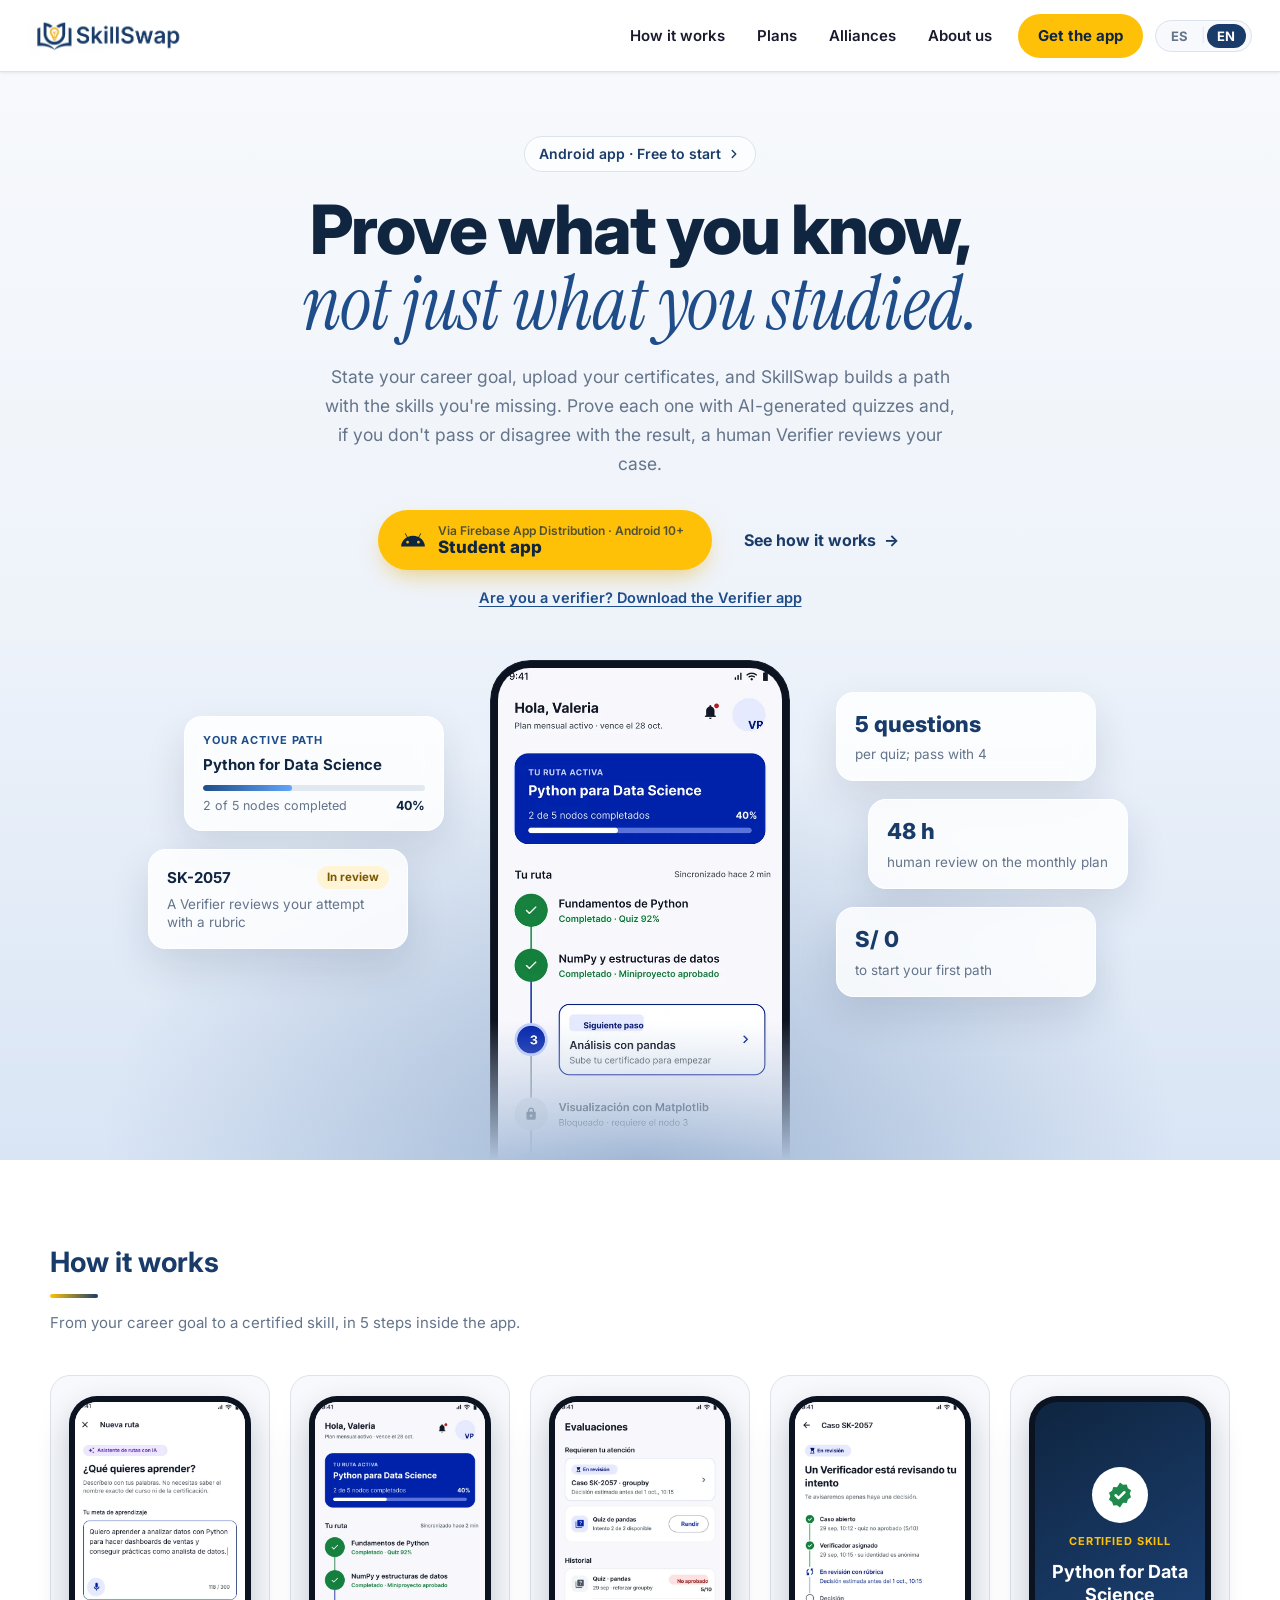
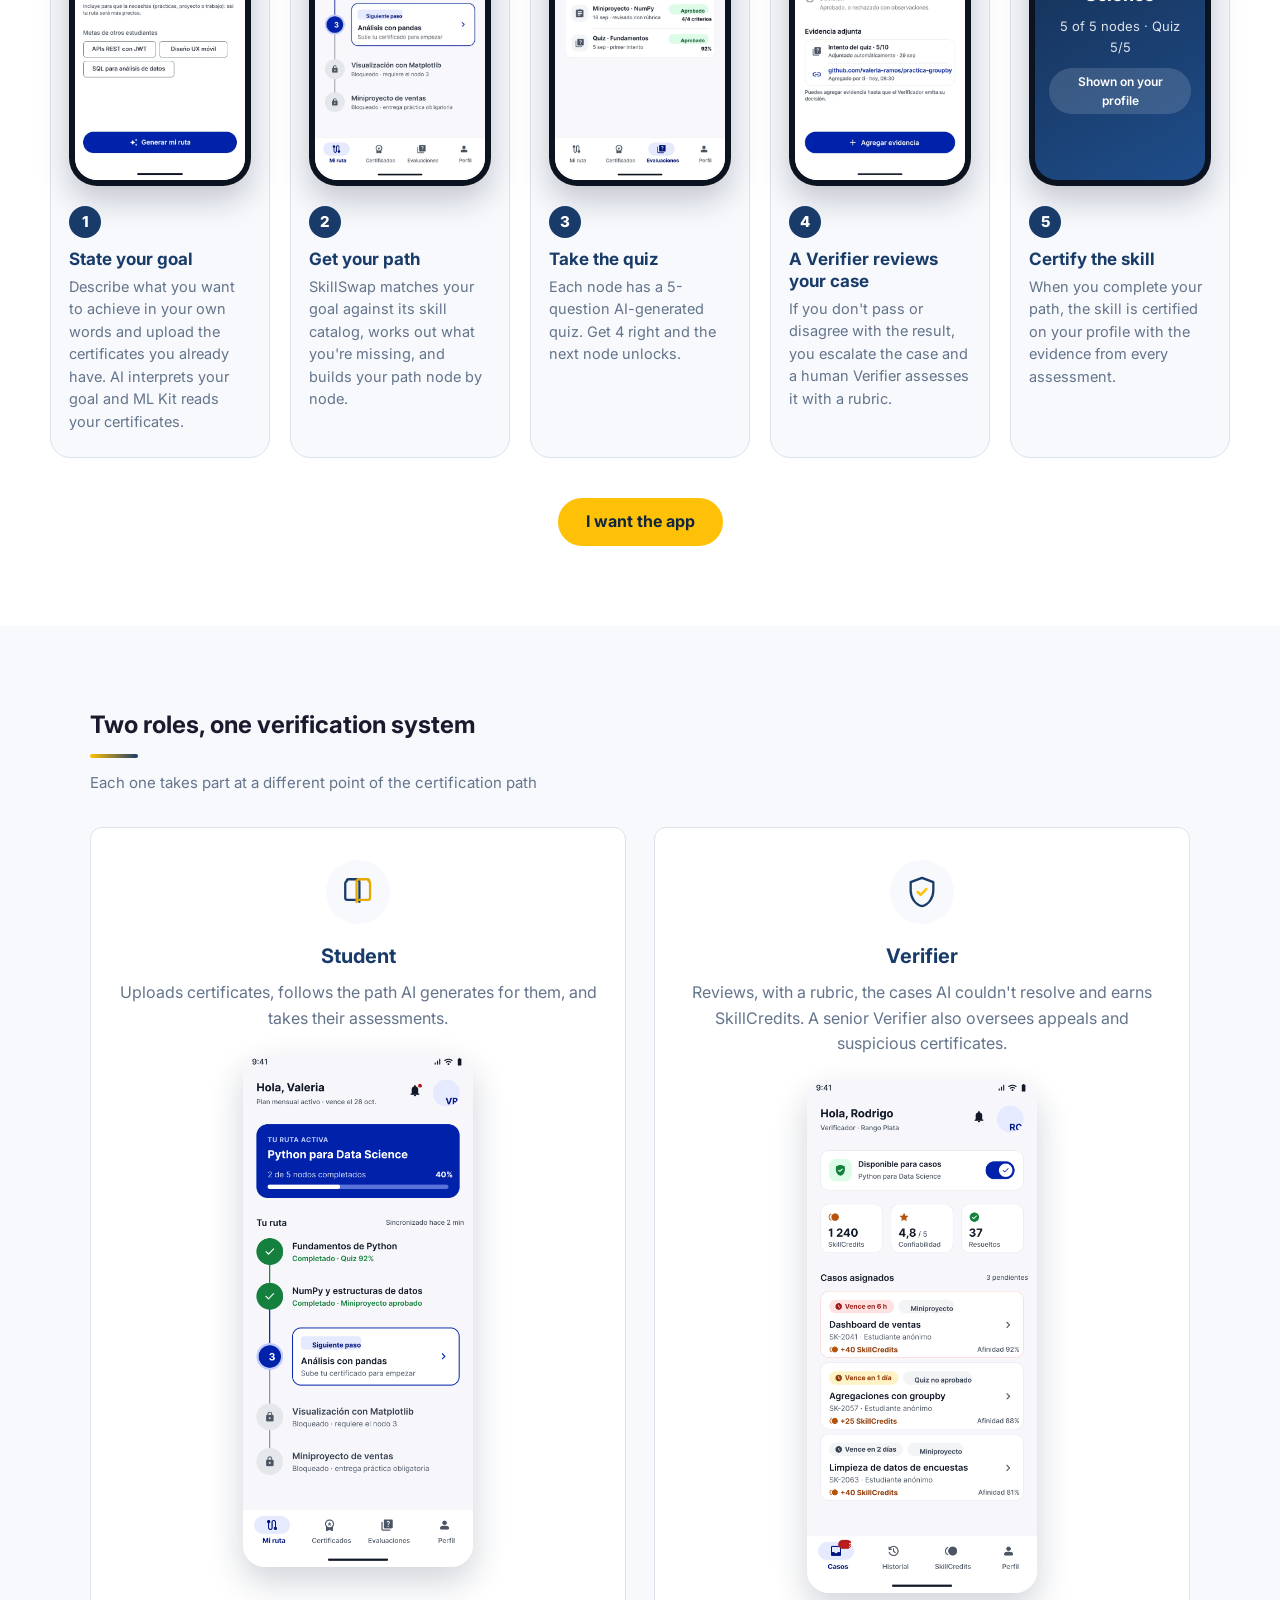
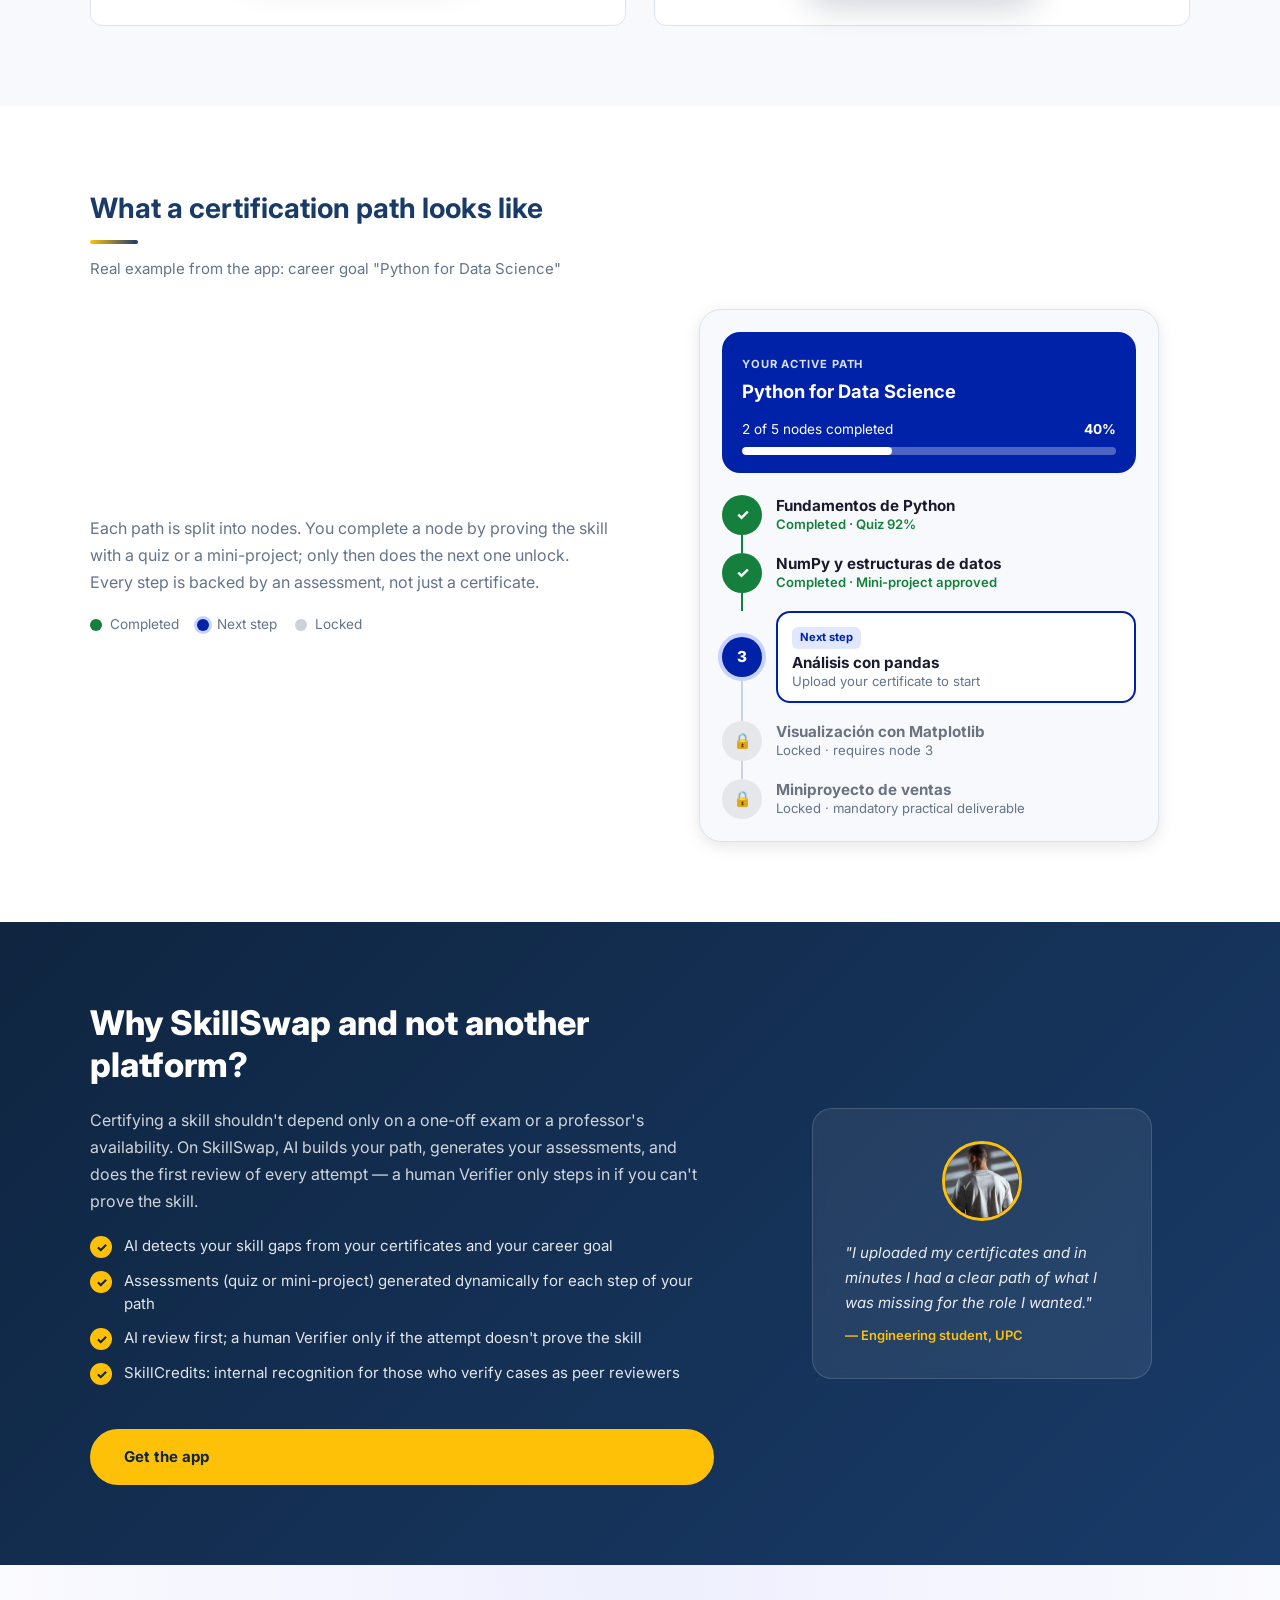
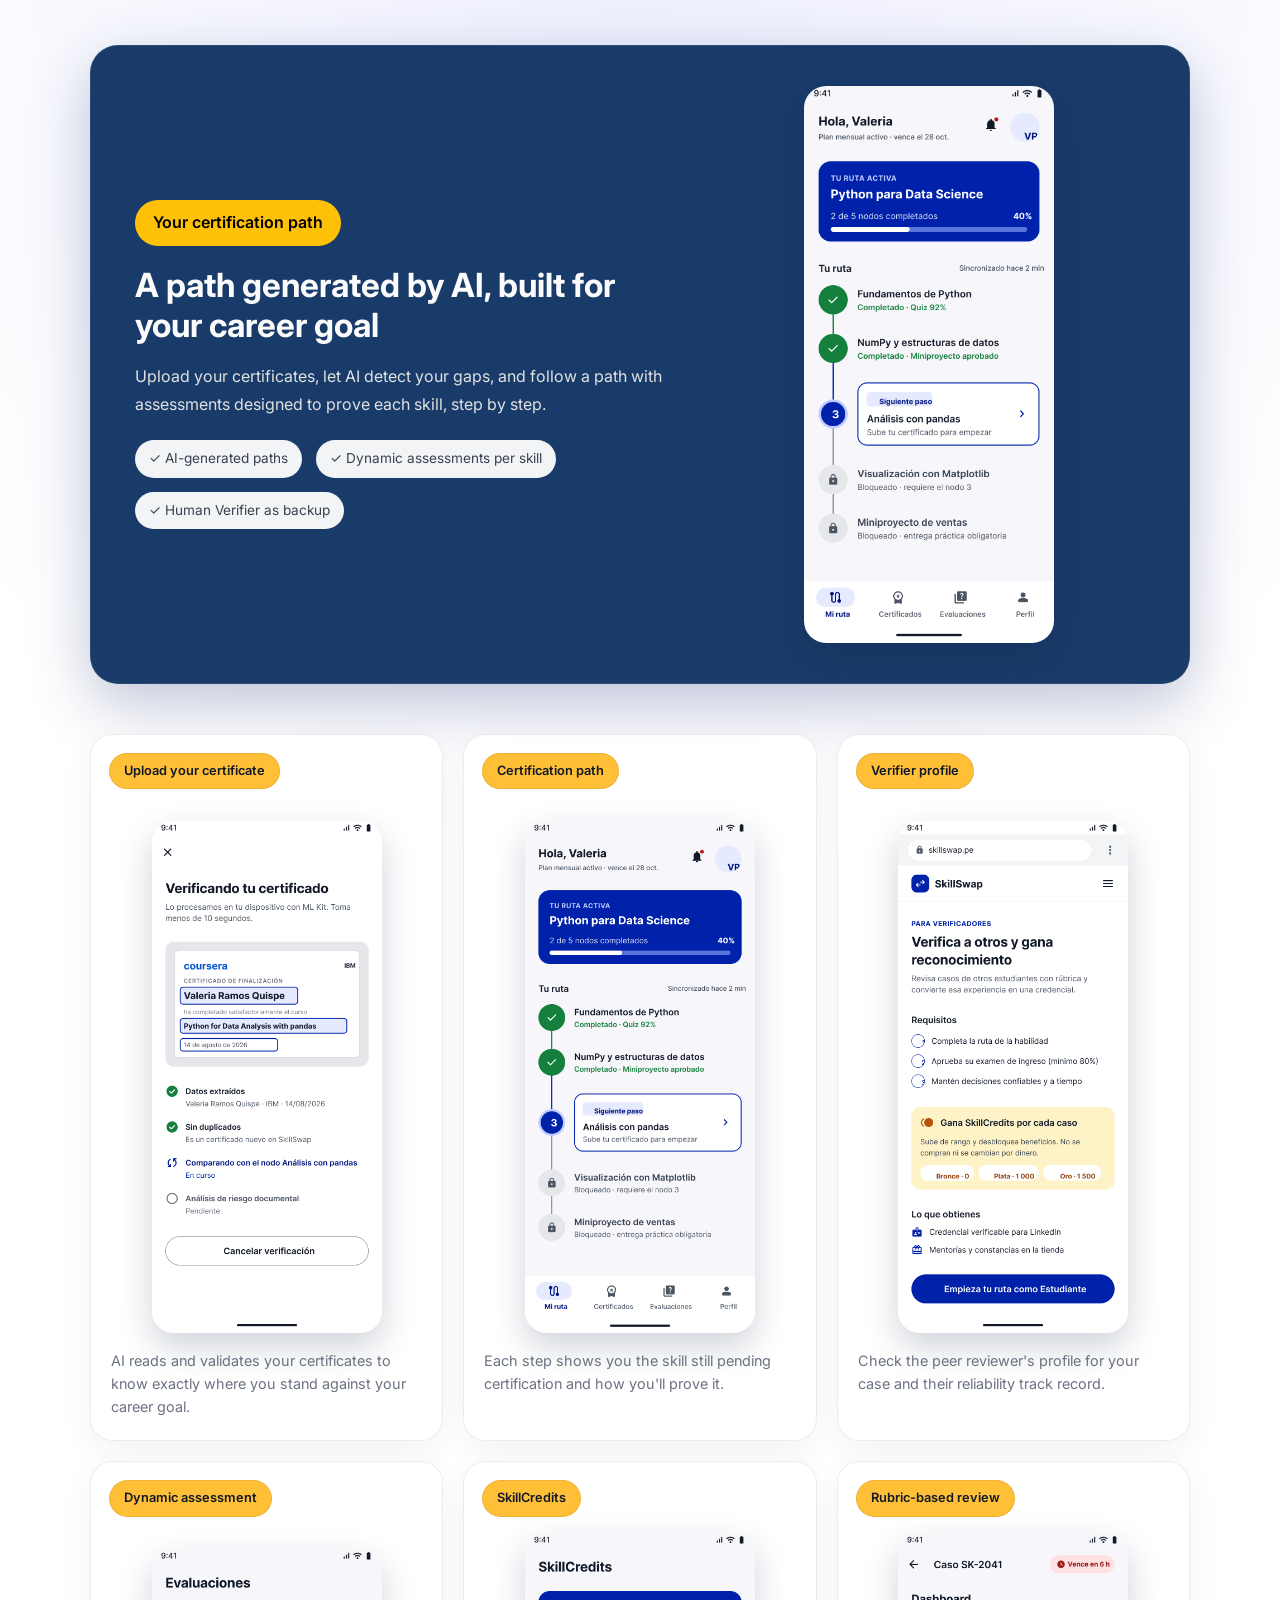
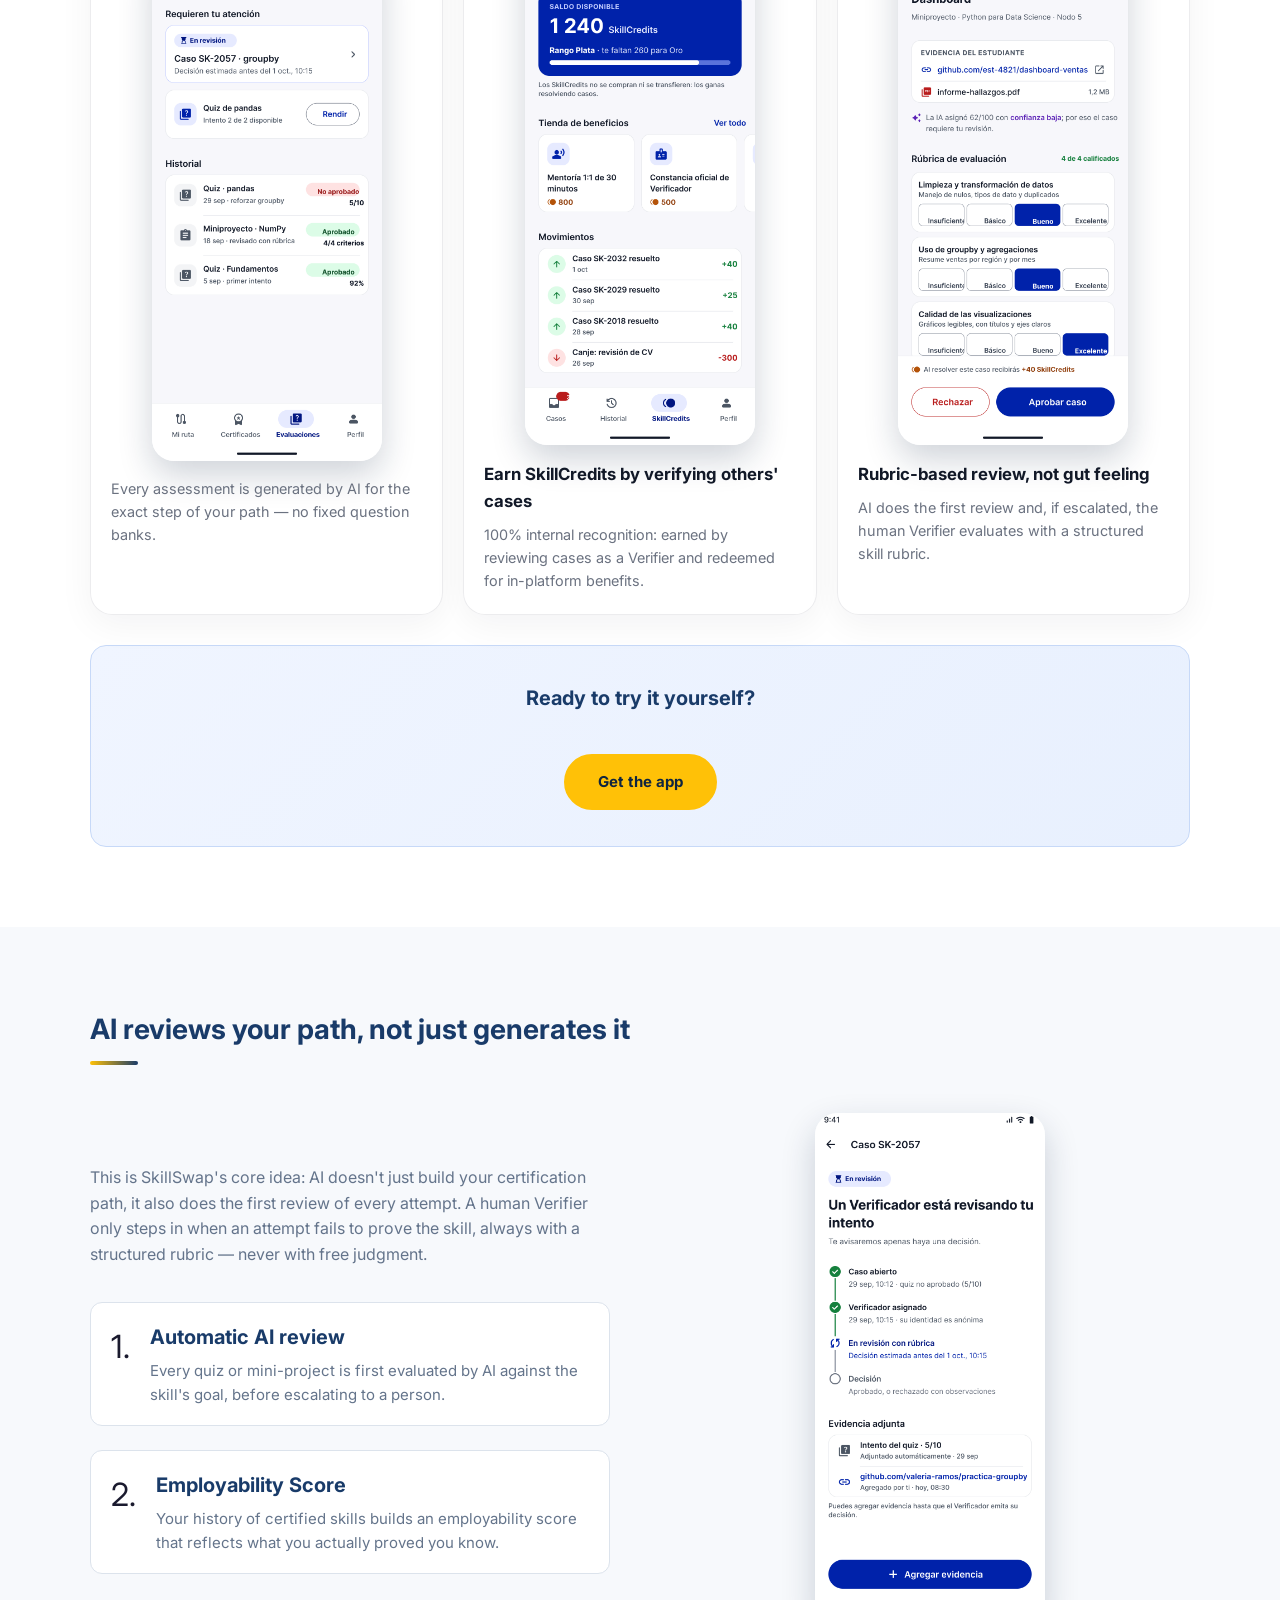
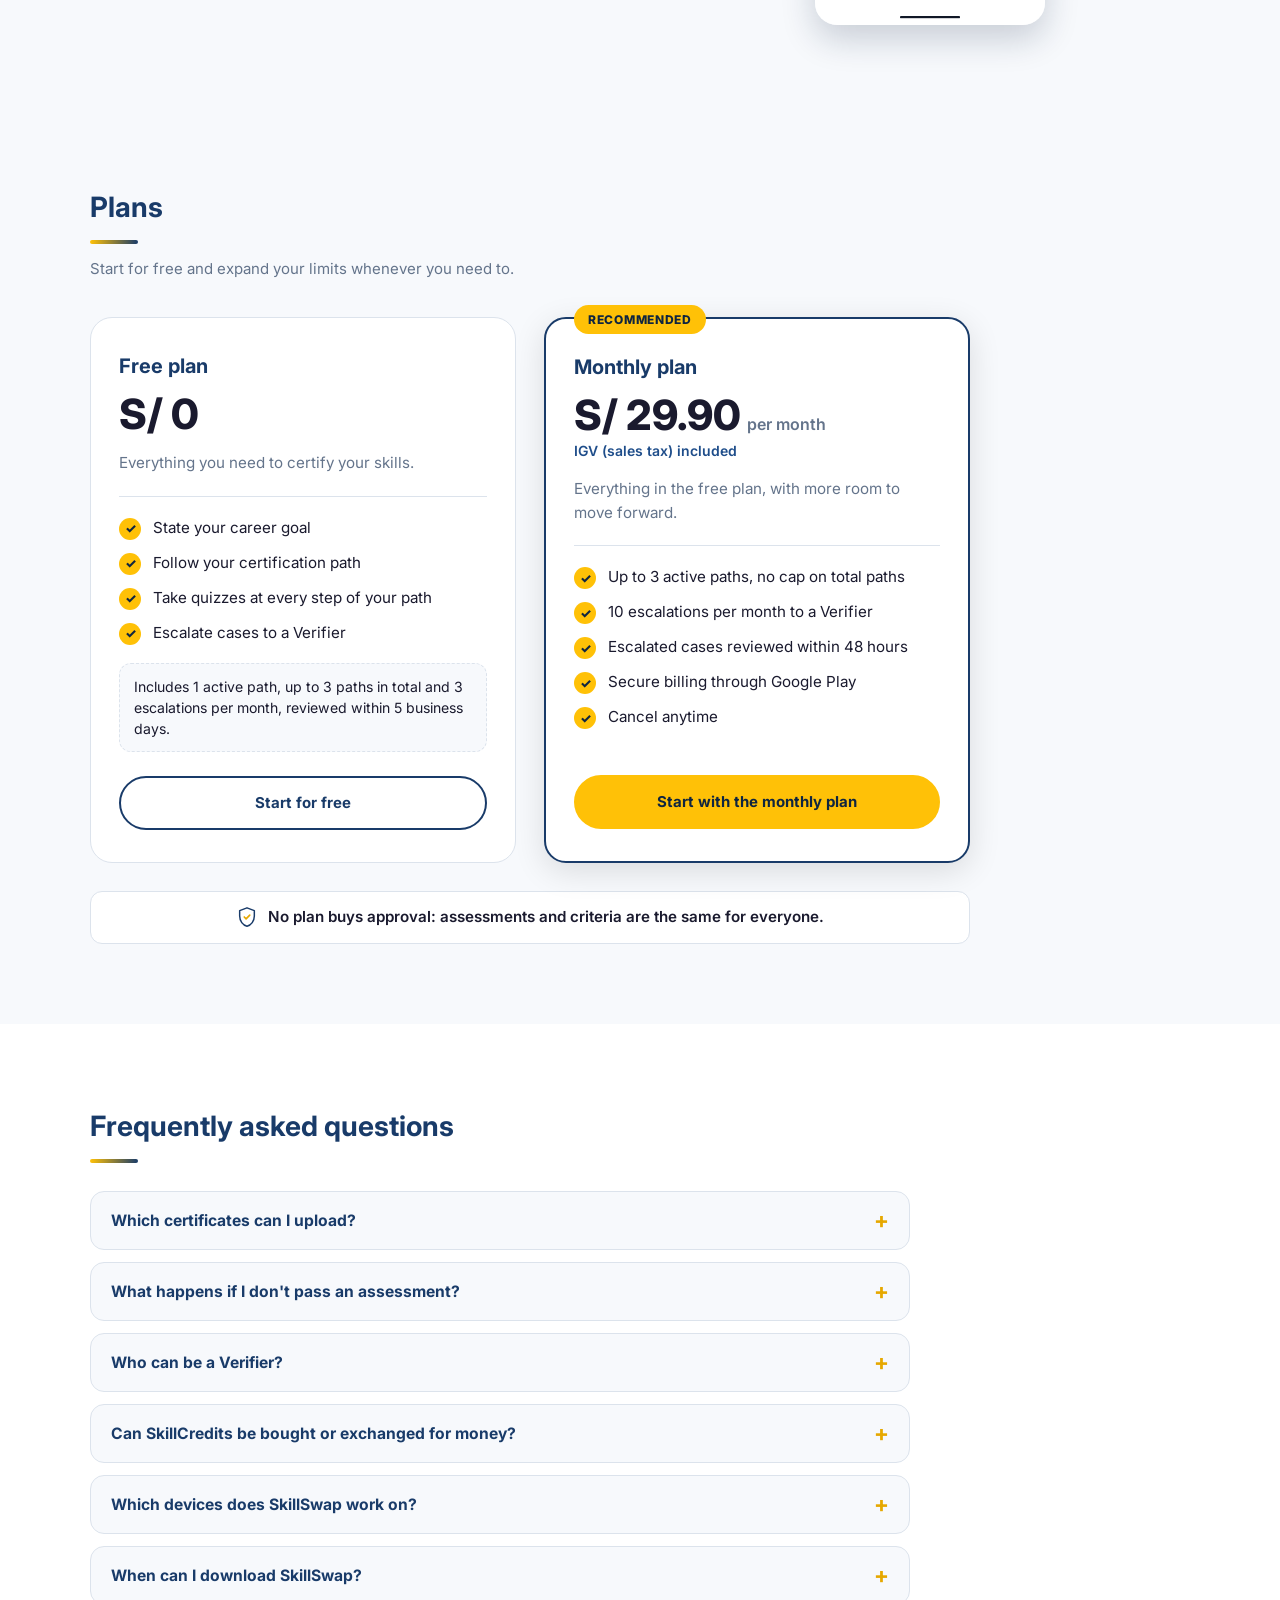
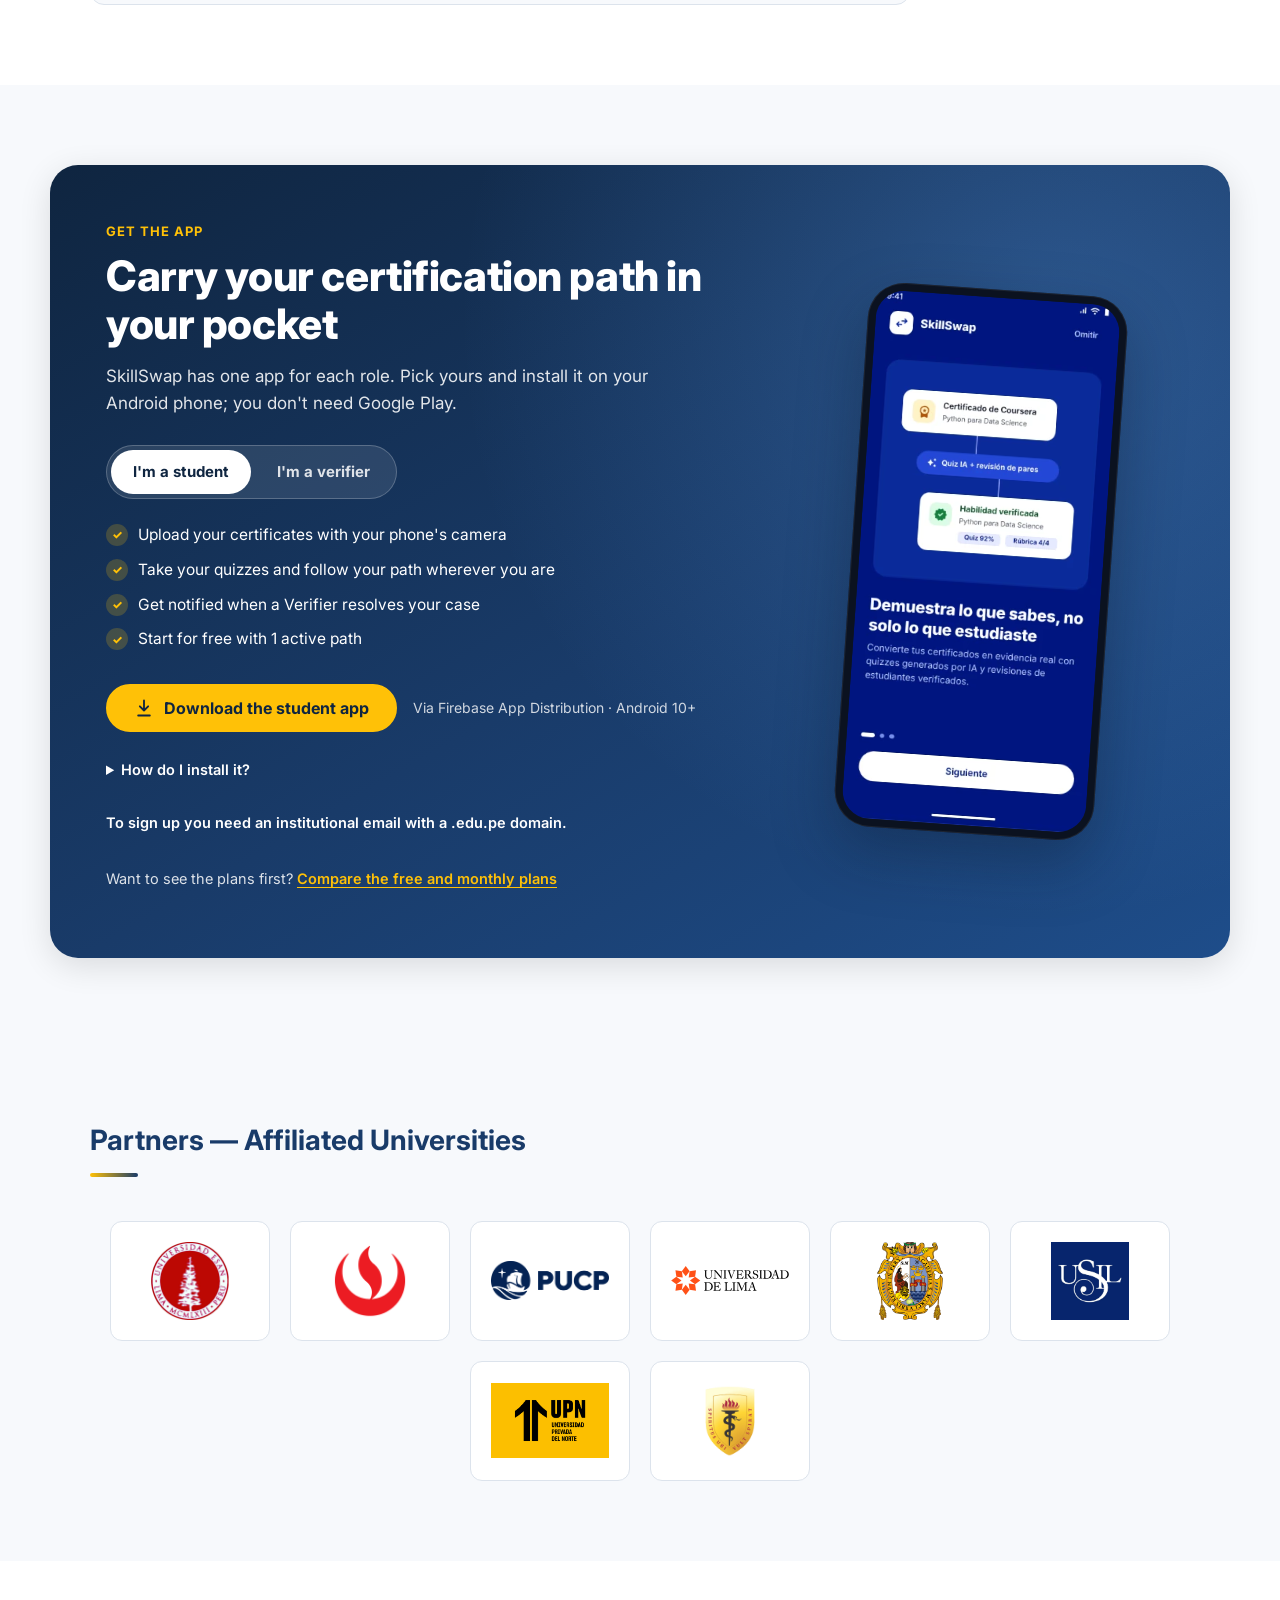
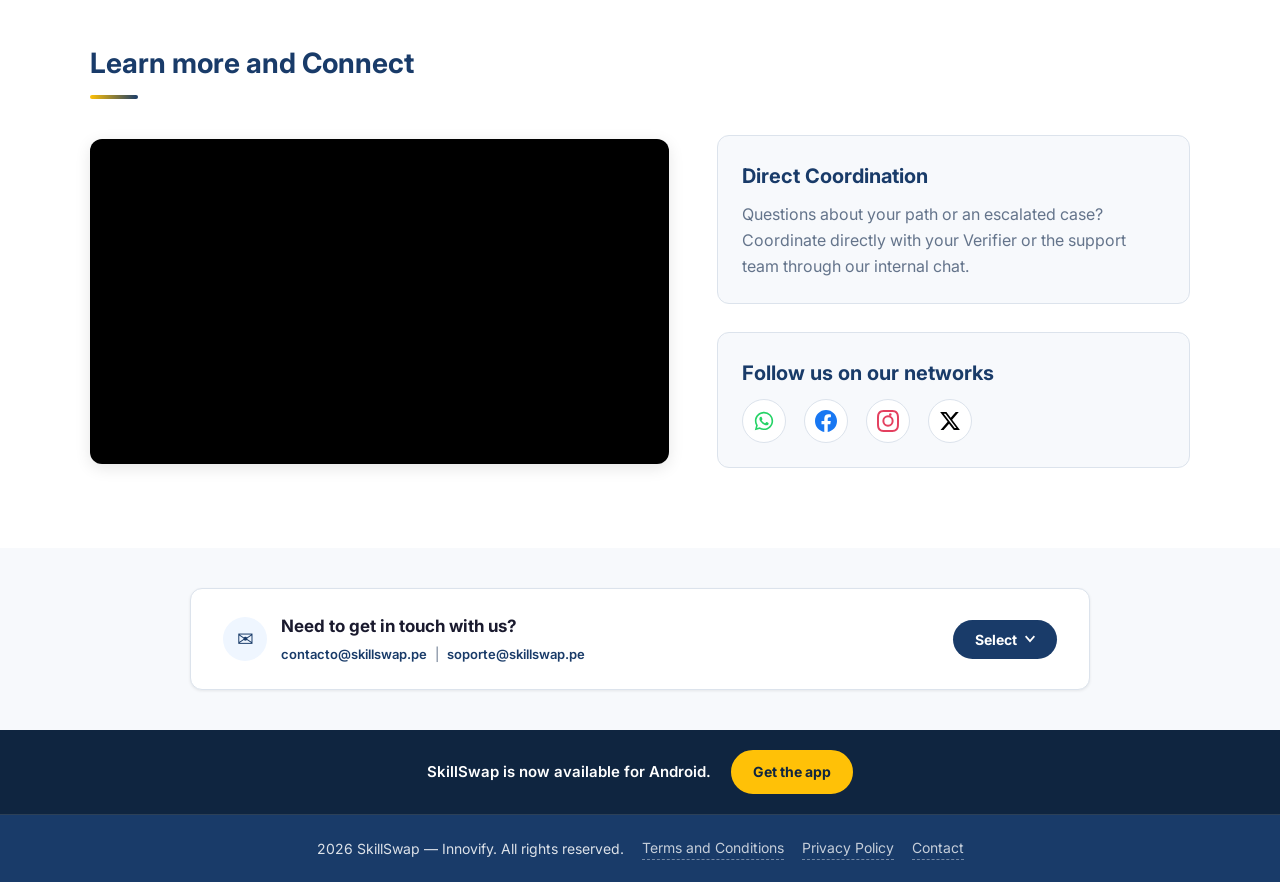
==== commit 4b4cf68c: "fix(landing): send students to Firebase App Distribution The student app has no GitHub Release; its " ====
--- a/index.html
+++ b/index.html
@@ -5,7 +5,7 @@
     <meta name="viewport" content="width=device-width, initial-scale=1.0" />
 
     <!-- ── SEO Meta Tags ── -->
-    <meta name="description" content="SkillSwap is the Android app that certifies your skills: state your goal, upload your certificates, follow your path, and take AI-generated quizzes. Download the APK for free." />
+    <meta name="description" content="SkillSwap is the Android app that certifies your skills: state your goal, upload your certificates, follow your path, and take AI-generated quizzes. Free to start on Android." />
     <meta name="keywords" content="verificación de habilidades, inteligencia artificial, certificaciones, ruta de aprendizaje, estudiantes universitarios, SkillSwap, Perú, empleabilidad" />
     <meta name="author" content="Innovify" />
 
@@ -74,7 +74,7 @@
       <div class="hero-app-contenido">
 
         <a class="hero-app-badge" href="#descarga">
-          <span data-i18n="hero-badge">App para Android · Descarga directa</span>
+          <span data-i18n="hero-badge">App para Android · Gratis para empezar</span>
           <svg width="14" height="14" viewBox="0 0 24 24" fill="none" aria-hidden="true" focusable="false"><path d="M9 6l6 6-6 6" stroke="currentColor" stroke-width="2.4" stroke-linecap="round" stroke-linejoin="round"/></svg>
         </a>
         <h1 class="hero-app-titulo" id="hero-titulo">
@@ -84,10 +84,10 @@
         <p class="hero-app-subtitulo" data-i18n="hero-subtitle">Declara tu meta profesional, sube tus certificados y SkillSwap arma tu ruta con las habilidades que te faltan. Demuestra cada una con quizzes generados por IA y, si no apruebas o no estás de acuerdo con el resultado, un Verificador humano revisa tu caso.</p>
 
         <div class="hero-app-ctas">
-          <a href="https://github.com/Aplicaciones-Dispositivos-Moviles/SkillSwap-MobileApp/releases/latest/download/skillswap-estudiante.apk" class="btn-hero" download aria-label="Descargar la app para estudiantes (APK, Android 10+)" data-i18n-aria="hero-btn-aria">
+          <a href="https://appdistribution.firebase.dev/i/eb345a85ef8857fa" target="_blank" rel="noopener" class="btn-hero" aria-label="Instalar la app para estudiantes con Firebase App Distribution (Android 10+)" data-i18n-aria="hero-btn-aria">
             <svg class="btn-hero-icono" width="26" height="26" viewBox="0 0 24 24" fill="currentColor" aria-hidden="true" focusable="false"><path d="M17.6 9.48l1.84-3.18a.38.38 0 00-.66-.38l-1.87 3.23a11.4 11.4 0 00-9.82 0L5.22 5.92a.38.38 0 00-.66.38L6.4 9.48A10.8 10.8 0 001 18h22a10.8 10.8 0 00-5.4-8.52zM7 15.25a1.25 1.25 0 110-2.5 1.25 1.25 0 010 2.5zm10 0a1.25 1.25 0 110-2.5 1.25 1.25 0 010 2.5z"/></svg>
             <span class="btn-hero-textos">
-              <small data-i18n="hero-note">Descarga directa · Android 10+</small>
+              <small data-i18n="hero-note">Vía Firebase App Distribution · Android 10+</small>
               <span data-i18n="hero-btn">App para estudiantes</span>
             </span>
           </a>
@@ -605,7 +605,7 @@
         </details>
         <details class="faq-item">
           <summary data-i18n="faq-q6">¿Cuándo puedo descargar SkillSwap?</summary>
-          <p data-i18n="faq-a6">Ya puedes. Descarga el APK desde esta página (sección Descarga la app) e instálalo en tu celular Android. No necesitas Google Play.</p>
+          <p data-i18n="faq-a6">Ya puedes, desde la sección Descarga la app: los estudiantes se unen a la prueba en Firebase App Distribution con su cuenta de Google y los verificadores descargan el APK directamente. No necesitas Google Play.</p>
         </details>
       </div>
     </section>
@@ -617,7 +617,7 @@
         <div class="descarga-texto">
           <p class="descarga-eyebrow" data-i18n="dl-eyebrow">Descarga la app</p>
           <h2 class="descarga-titulo" id="descarga-titulo" data-i18n="dl-title">Lleva tu ruta de certificación en el bolsillo</h2>
-          <p class="descarga-desc" data-i18n="dl-desc">SkillSwap tiene una app para cada rol. Elige la tuya, descarga el APK e instálalo en tu celular Android; no necesitas Google Play.</p>
+          <p class="descarga-desc" data-i18n="dl-desc">SkillSwap tiene una app para cada rol. Elige la tuya e instálala en tu celular Android; no necesitas Google Play.</p>
 
           <div class="descarga-selector" role="tablist" aria-label="Elige tu app" data-i18n-aria="dl-tab-label">
             <button type="button" class="descarga-tab" role="tab" id="tab-estudiante" aria-controls="panel-estudiante" aria-selected="true" data-i18n="dl-tab-student">Soy estudiante</button>
@@ -632,11 +632,11 @@
               <li><span class="descarga-check" aria-hidden="true">✓</span><span data-i18n="dl-f4">Empieza gratis con 1 ruta activa</span></li>
             </ul>
             <div class="descarga-acciones">
-              <a class="btn-app btn-app-primario" href="https://github.com/Aplicaciones-Dispositivos-Moviles/SkillSwap-MobileApp/releases/latest/download/skillswap-estudiante.apk" download>
+              <a class="btn-app btn-app-primario" href="https://appdistribution.firebase.dev/i/eb345a85ef8857fa" target="_blank" rel="noopener">
                 <svg width="20" height="20" viewBox="0 0 24 24" fill="none" aria-hidden="true" focusable="false"><path d="M12 3v12m0 0l-5-5m5 5l5-5M5 21h14" stroke="currentColor" stroke-width="2.2" stroke-linecap="round" stroke-linejoin="round"/></svg>
                 <span data-i18n="dl-student-btn">Descargar app para estudiantes</span>
               </a>
-              <span class="descarga-meta" data-i18n="dl-student-meta">APK · Android 10+ · v1.2</span>
+              <span class="descarga-meta" data-i18n="dl-student-meta">Vía Firebase App Distribution · Android 10+</span>
             </div>
           </div>
 
@@ -657,14 +657,10 @@
           </div>
 
           <details class="descarga-instalar">
-            <summary data-i18n="dl-install-title">¿Cómo instalo un APK?</summary>
-            <p data-i18n="dl-install-text">Abre el archivo descargado en tu celular. Si Android te lo pide, permite instalar apps desde tu navegador y toca «Instalar».</p>
+            <summary data-i18n="dl-install-title">¿Cómo la instalo?</summary>
+            <p data-i18n="dl-install-text">Estudiantes: abre la invitación de Firebase, acéptala con tu cuenta de Google y descarga la app. Verificadores: abre el APK descargado. Si Android te lo pide, permite instalar apps desde tu navegador y toca «Instalar».</p>
           </details>
           <p class="descarga-nota descarga-requisito" data-i18n="dl-requirement">Para registrarte necesitas un correo institucional con dominio .edu.pe.</p>
-          <p class="descarga-nota">
-            <span data-i18n="dl-firebase">¿Quieres actualizaciones automáticas?</span>
-            <a href="https://appdistribution.firebase.dev/i/eb345a85ef8857fa" target="_blank" rel="noopener" data-i18n="dl-firebase-link">Usa Firebase App Distribution</a>
-          </p>
           <p class="descarga-nota">
             <span data-i18n="dl-note">¿Quieres ver los planes antes?</span>
             <a href="#seccion-planes" data-i18n="dl-note-link">Compara el plan gratuito y el mensual</a>
@@ -915,7 +911,7 @@
         es: {
           /* Página */
           "page-title":       "SkillSwap | Verificación de Habilidades con IA",
-          "meta-description": "SkillSwap es la app para Android que certifica tus habilidades: declara tu meta, sube tus certificados, sigue tu ruta y rinde quizzes generados por IA. Descarga el APK gratis.",
+          "meta-description": "SkillSwap es la app para Android que certifica tus habilidades: declara tu meta, sube tus certificados, sigue tu ruta y rinde quizzes generados por IA. Gratis para empezar.",
 
           /* Navbar */
           "nav-como-funciona":  "Cómo funciona",
@@ -926,14 +922,14 @@
           "nav-download-short": "Descargar",
 
           /* Hero */
-          "hero-badge":    "App para Android · Descarga directa",
+          "hero-badge":    "App para Android · Gratis para empezar",
           "hero-title-a": "Demuestra lo que sabes,",
           "hero-title-b": "no solo lo que estudiaste.",
           "hero-subtitle": "Declara tu meta profesional, sube tus certificados y SkillSwap arma tu ruta con las habilidades que te faltan. Demuestra cada una con quizzes generados por IA y, si no apruebas o no estás de acuerdo con el resultado, un Verificador humano revisa tu caso.",
           "hero-btn":      "App para estudiantes",
           "hero-btn-sec":  "Ver cómo funciona",
-          "hero-note":     "Descarga directa · Android 10+",
-          "hero-btn-aria": "Descargar la app para estudiantes (APK, Android 10+)",
+          "hero-note":     "Vía Firebase App Distribution · Android 10+",
+          "hero-btn-aria": "Instalar la app para estudiantes con Firebase App Distribution (Android 10+)",
           "hero-verifier-link": "¿Eres verificador? Descarga la app del Verificador",
           "hero-case-status": "En revisión",
           "hero-case-desc": "Un Verificador revisa tu intento con rúbrica",
@@ -1024,12 +1020,12 @@
           "faq-q5": "¿En qué dispositivos funciona SkillSwap?",
           "faq-a5": "SkillSwap es una app móvil pensada para Android. Esta página informativa funciona en celular, tablet y escritorio.",
           "faq-q6": "¿Cuándo puedo descargar SkillSwap?",
-          "faq-a6": "Ya puedes. Descarga el APK desde esta página (sección Descarga la app) e instálalo en tu celular Android. No necesitas Google Play.",
+          "faq-a6": "Ya puedes, desde la sección Descarga la app: los estudiantes se unen a la prueba en Firebase App Distribution con su cuenta de Google y los verificadores descargan el APK directamente. No necesitas Google Play.",
 
           /* Descarga la app */
           "dl-eyebrow":     "Descarga la app",
           "dl-title":       "Lleva tu ruta de certificación en el bolsillo",
-          "dl-desc":        "SkillSwap tiene una app para cada rol. Elige la tuya, descarga el APK e instálalo en tu celular Android; no necesitas Google Play.",
+          "dl-desc":        "SkillSwap tiene una app para cada rol. Elige la tuya e instálala en tu celular Android; no necesitas Google Play.",
           "dl-tab-label": "Elige tu app",
           "dl-tab-student": "Soy estudiante",
           "dl-tab-verifier": "Soy verificador",
@@ -1038,18 +1034,16 @@
           "dl-f3":          "Recibe avisos cuando un Verificador resuelva tu caso",
           "dl-f4":          "Empieza gratis con 1 ruta activa",
           "dl-student-btn": "Descargar app para estudiantes",
-          "dl-student-meta": "APK · Android 10+ · v1.2",
+          "dl-student-meta": "Vía Firebase App Distribution · Android 10+",
           "dl-v1": "Recibe casos según tus habilidades verificadas",
           "dl-v2": "Aprueba o rechaza con una rúbrica clara",
           "dl-v3": "Gana SkillCredits por cada caso resuelto",
           "dl-v4": "Canjea tus SkillCredits por beneficios",
           "dl-verifier-btn": "Descargar app del Verificador",
           "dl-verifier-meta": "APK · Android 7+ · v1.0.0 · 54 MB",
-          "dl-install-title": "¿Cómo instalo un APK?",
-          "dl-install-text": "Abre el archivo descargado en tu celular. Si Android te lo pide, permite instalar apps desde tu navegador y toca «Instalar».",
+          "dl-install-title": "¿Cómo la instalo?",
+          "dl-install-text": "Estudiantes: abre la invitación de Firebase, acéptala con tu cuenta de Google y descarga la app. Verificadores: abre el APK descargado. Si Android te lo pide, permite instalar apps desde tu navegador y toca «Instalar».",
           "dl-requirement": "Para registrarte necesitas un correo institucional con dominio .edu.pe.",
-          "dl-firebase": "¿Quieres actualizaciones automáticas?",
-          "dl-firebase-link": "Usa Firebase App Distribution",
           "dl-note":        "¿Quieres ver los planes antes?",
           "dl-note-link":   "Compara el plan gratuito y el mensual",
 
@@ -1153,7 +1147,7 @@
         en: {
           /* Page */
           "page-title":       "SkillSwap | AI-Powered Skill Verification",
-          "meta-description": "SkillSwap is the Android app that certifies your skills: state your goal, upload your certificates, follow your path, and take AI-generated quizzes. Download the APK for free.",
+          "meta-description": "SkillSwap is the Android app that certifies your skills: state your goal, upload your certificates, follow your path, and take AI-generated quizzes. Free to start.",
 
           /* Navbar */
           "nav-como-funciona":  "How it works",
@@ -1164,14 +1158,14 @@
           "nav-download-short": "Get app",
 
           /* Hero */
-          "hero-badge":    "Android app · Direct download",
+          "hero-badge":    "Android app · Free to start",
           "hero-title-a": "Prove what you know,",
           "hero-title-b": "not just what you studied.",
           "hero-subtitle": "State your career goal, upload your certificates, and SkillSwap builds a path with the skills you're missing. Prove each one with AI-generated quizzes and, if you don't pass or disagree with the result, a human Verifier reviews your case.",
           "hero-btn":      "Student app",
           "hero-btn-sec":  "See how it works",
-          "hero-note":     "Direct download · Android 10+",
-          "hero-btn-aria": "Download the student app (APK, Android 10+)",
+          "hero-note":     "Via Firebase App Distribution · Android 10+",
+          "hero-btn-aria": "Install the student app with Firebase App Distribution (Android 10+)",
           "hero-verifier-link": "Are you a verifier? Download the Verifier app",
           "hero-case-status": "In review",
           "hero-case-desc": "A Verifier reviews your attempt with a rubric",
@@ -1262,12 +1256,12 @@
           "faq-q5": "Which devices does SkillSwap work on?",
           "faq-a5": "SkillSwap is a mobile app designed for Android. This informational page works on phones, tablets, and desktop.",
           "faq-q6": "When can I download SkillSwap?",
-          "faq-a6": "Right now. Download the APK from this page (Get the app section) and install it on your Android phone. You don't need Google Play.",
+          "faq-a6": "Right now, from the Get the app section: students join the test on Firebase App Distribution with their Google account, and verifiers download the APK directly. You don't need Google Play.",
 
           /* Get the app */
           "dl-eyebrow":     "Get the app",
           "dl-title":       "Carry your certification path in your pocket",
-          "dl-desc":        "SkillSwap has one app for each role. Pick yours, download the APK and install it on your Android phone; you don't need Google Play.",
+          "dl-desc":        "SkillSwap has one app for each role. Pick yours and install it on your Android phone; you don't need Google Play.",
           "dl-tab-label": "Choose your app",
           "dl-tab-student": "I'm a student",
           "dl-tab-verifier": "I'm a verifier",
@@ -1276,18 +1270,16 @@
           "dl-f3":          "Get notified when a Verifier resolves your case",
           "dl-f4":          "Start for free with 1 active path",
           "dl-student-btn": "Download the student app",
-          "dl-student-meta": "APK · Android 10+ · v1.2",
+          "dl-student-meta": "Via Firebase App Distribution · Android 10+",
           "dl-v1": "Get cases that match your verified skills",
           "dl-v2": "Approve or reject with a clear rubric",
           "dl-v3": "Earn SkillCredits for every case you resolve",
           "dl-v4": "Redeem your SkillCredits for benefits",
           "dl-verifier-btn": "Download the Verifier app",
           "dl-verifier-meta": "APK · Android 7+ · v1.0.0 · 54 MB",
-          "dl-install-title": "How do I install an APK?",
-          "dl-install-text": "Open the downloaded file on your phone. If Android asks, allow installing apps from your browser and tap “Install”.",
+          "dl-install-title": "How do I install it?",
+          "dl-install-text": "Students: open the Firebase invitation, accept it with your Google account and download the app. Verifiers: open the downloaded APK. If Android asks, allow installing apps from your browser and tap “Install”.",
           "dl-requirement": "To sign up you need an institutional email with a .edu.pe domain.",
-          "dl-firebase": "Want automatic updates?",
-          "dl-firebase-link": "Use Firebase App Distribution",
           "dl-note":        "Want to see the plans first?",
           "dl-note-link":   "Compare the free and monthly plans",
 
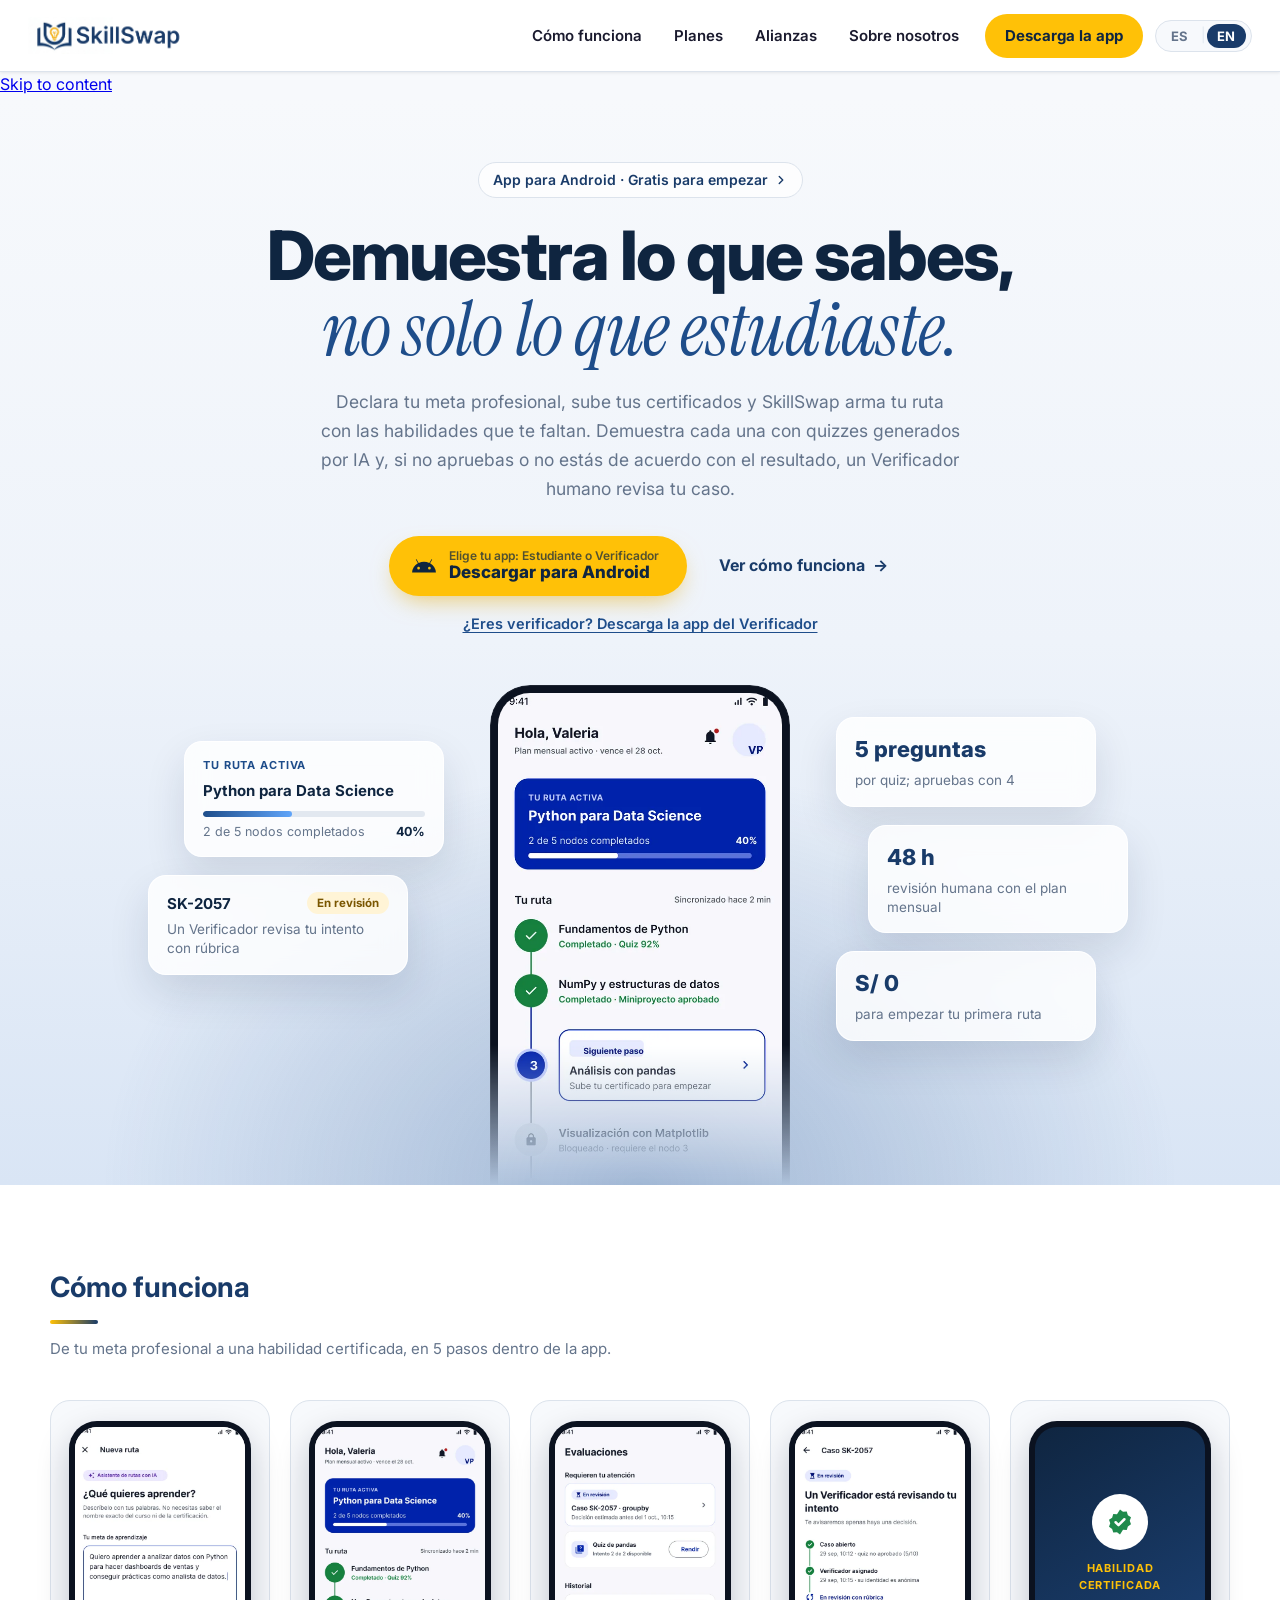
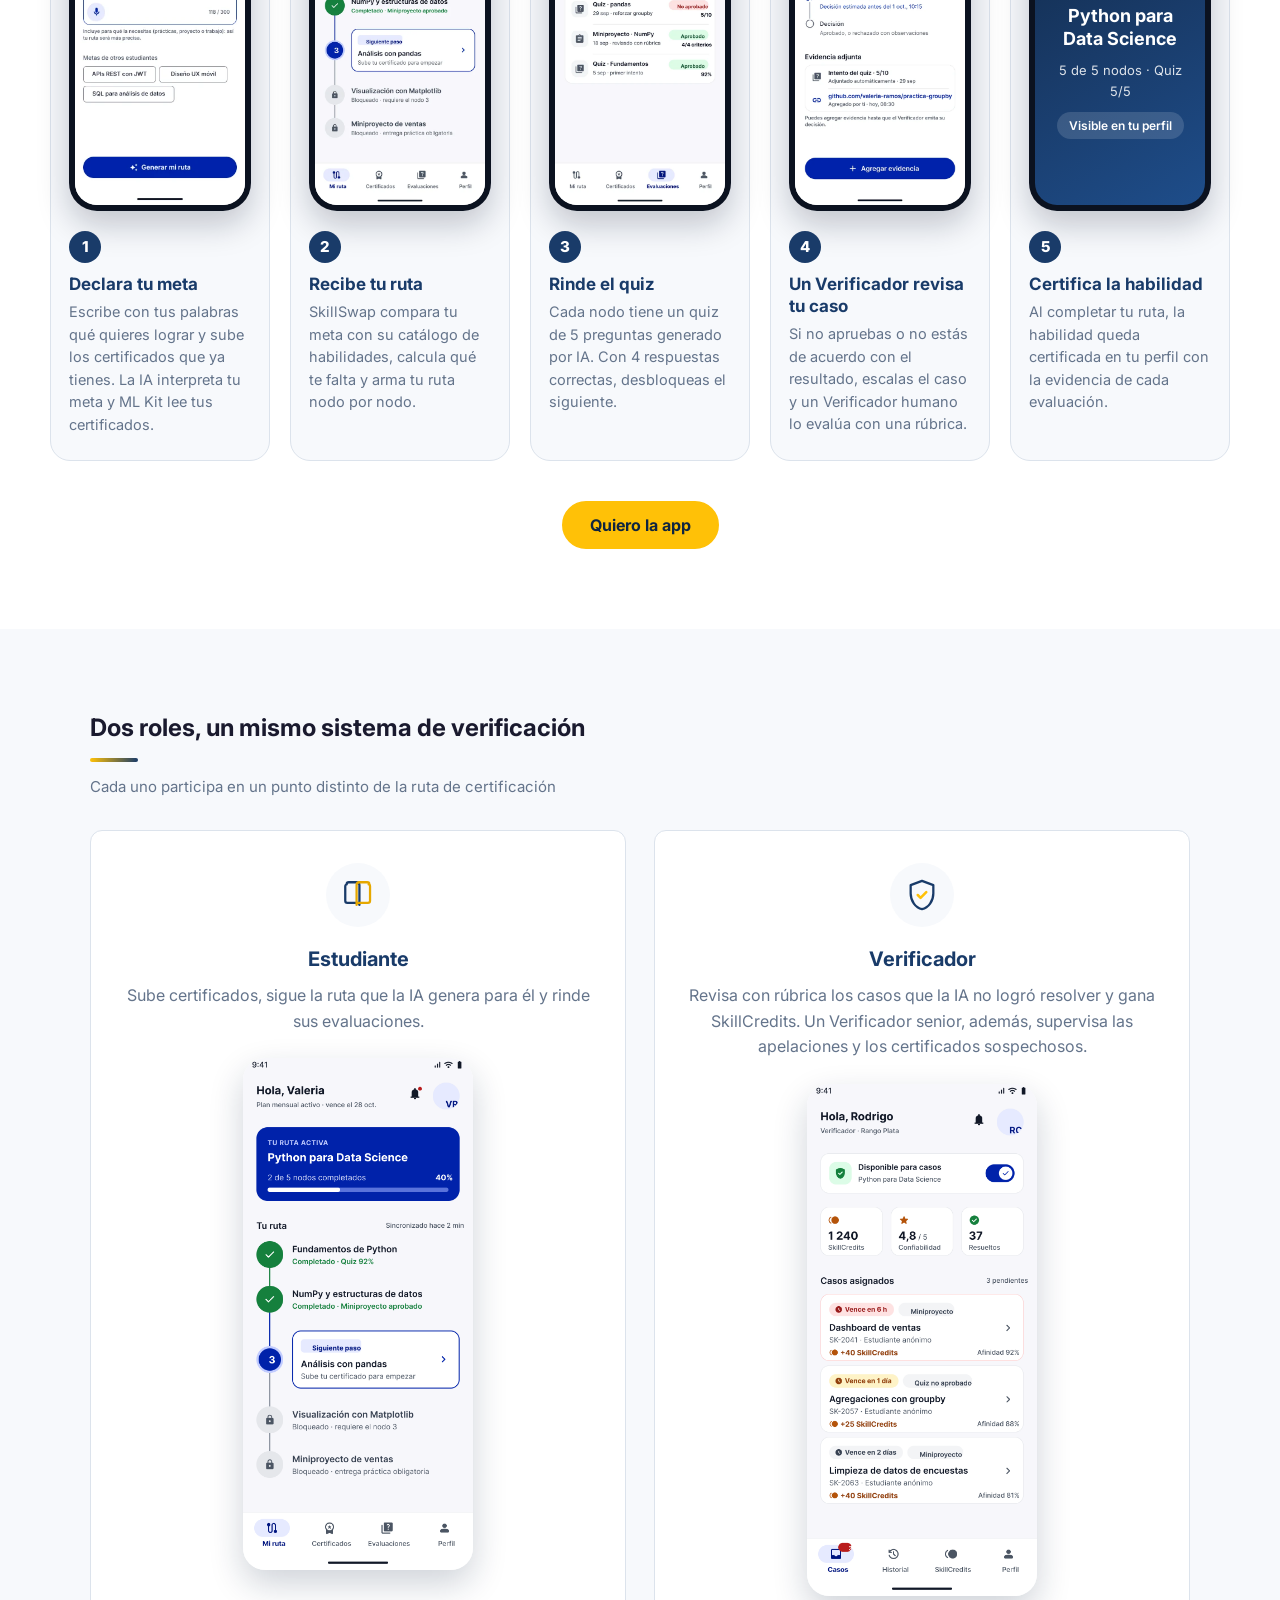
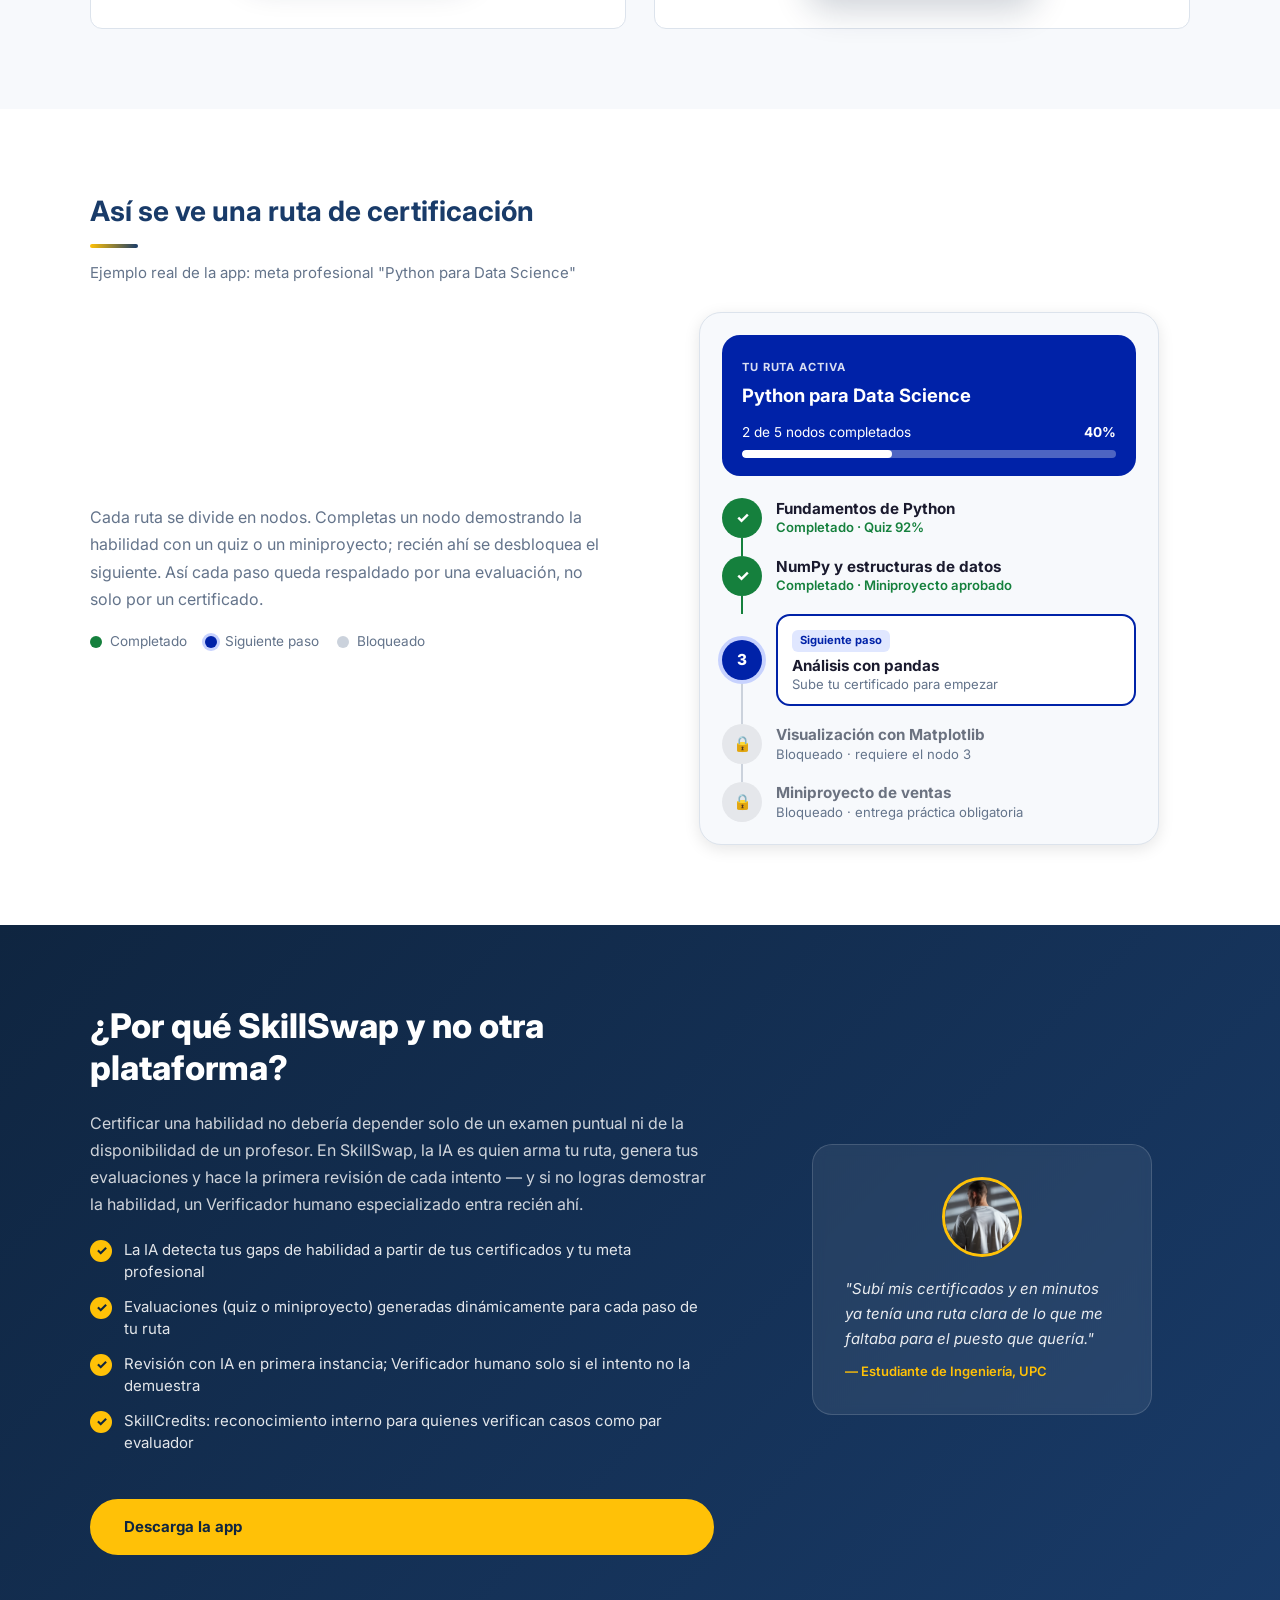
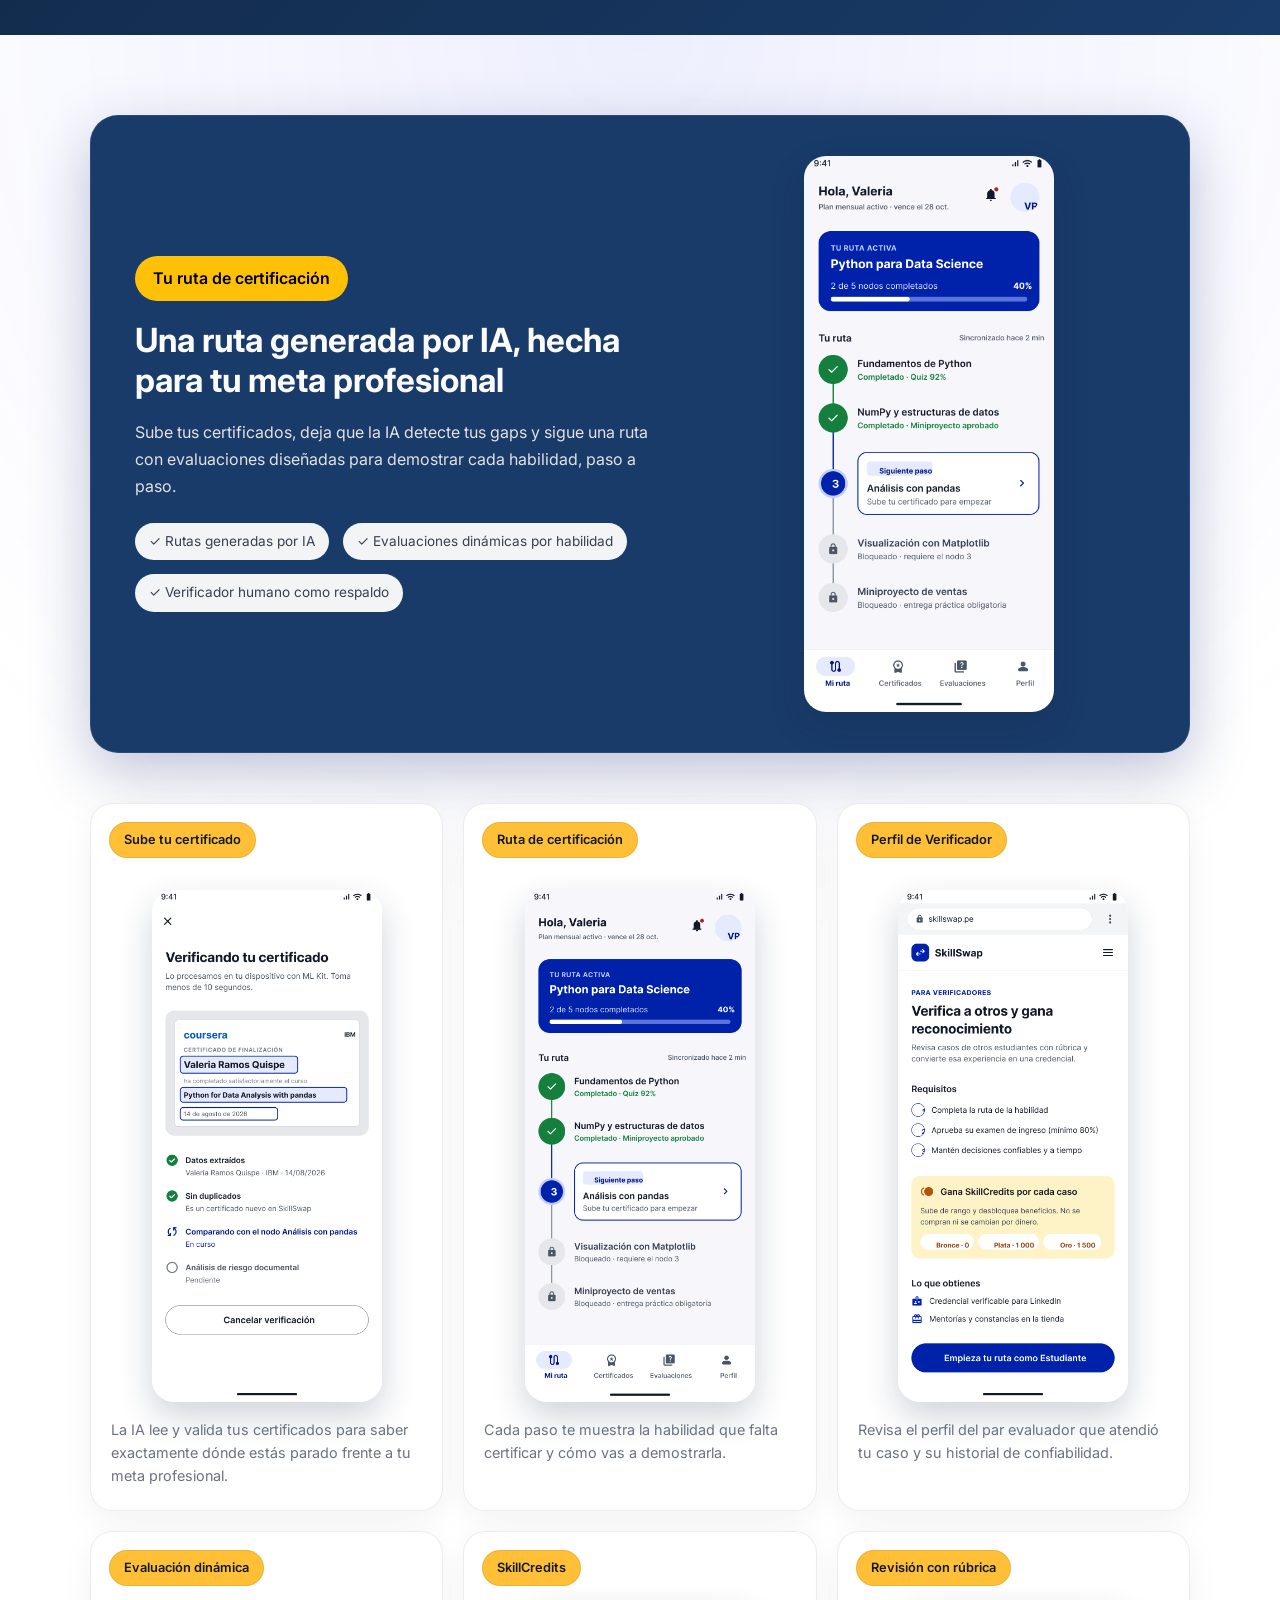
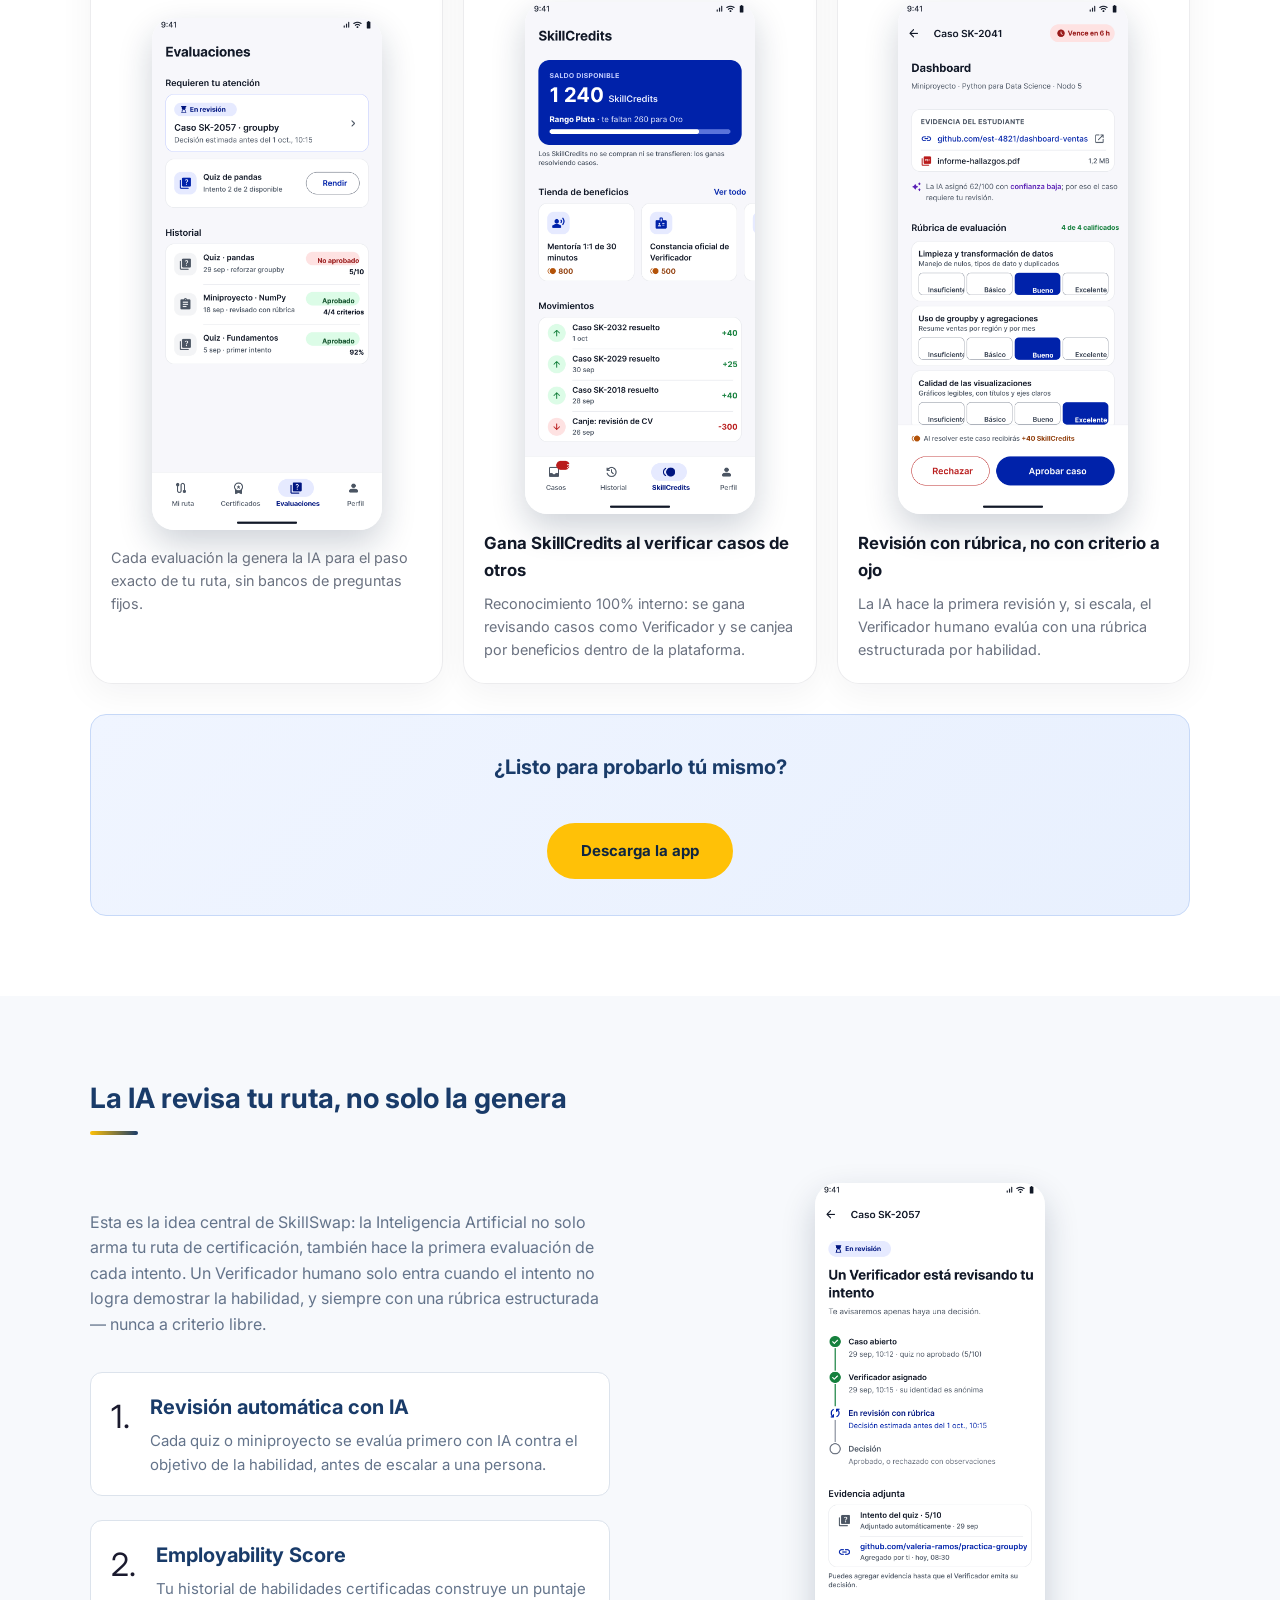
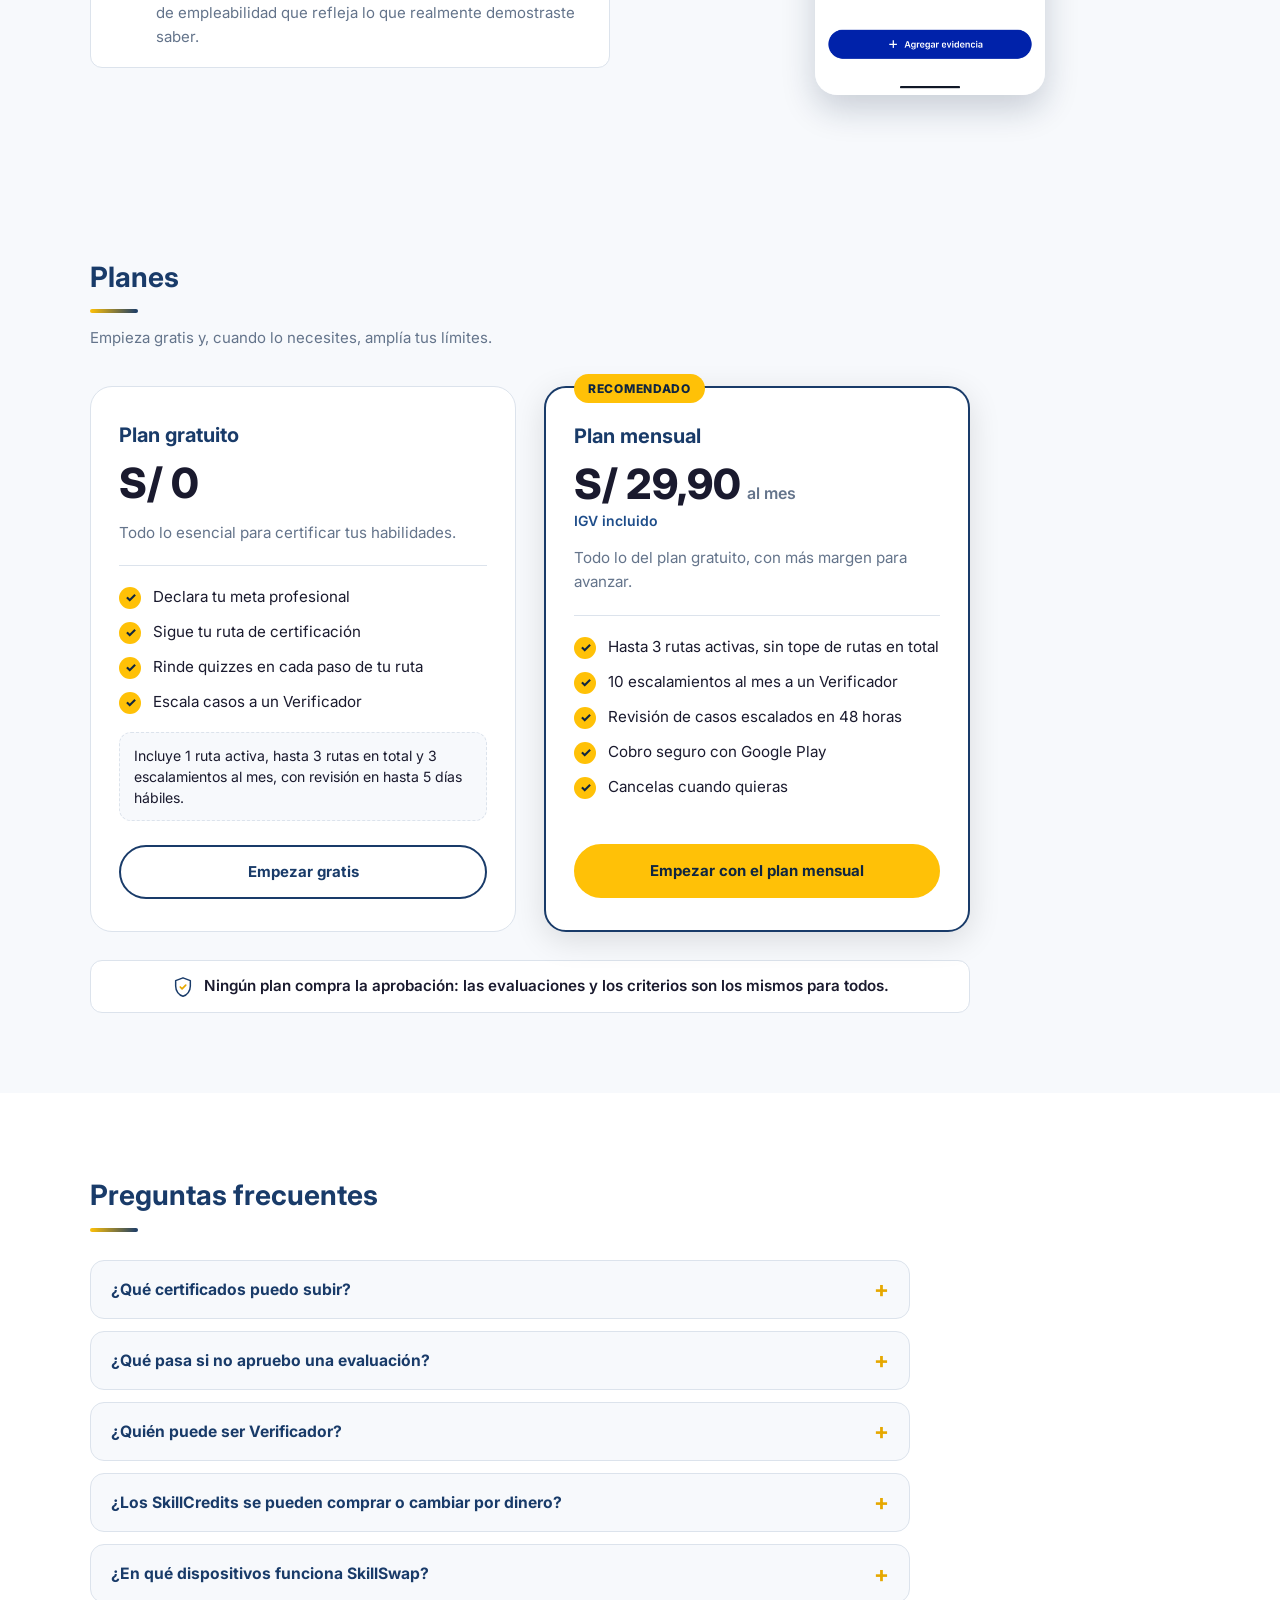
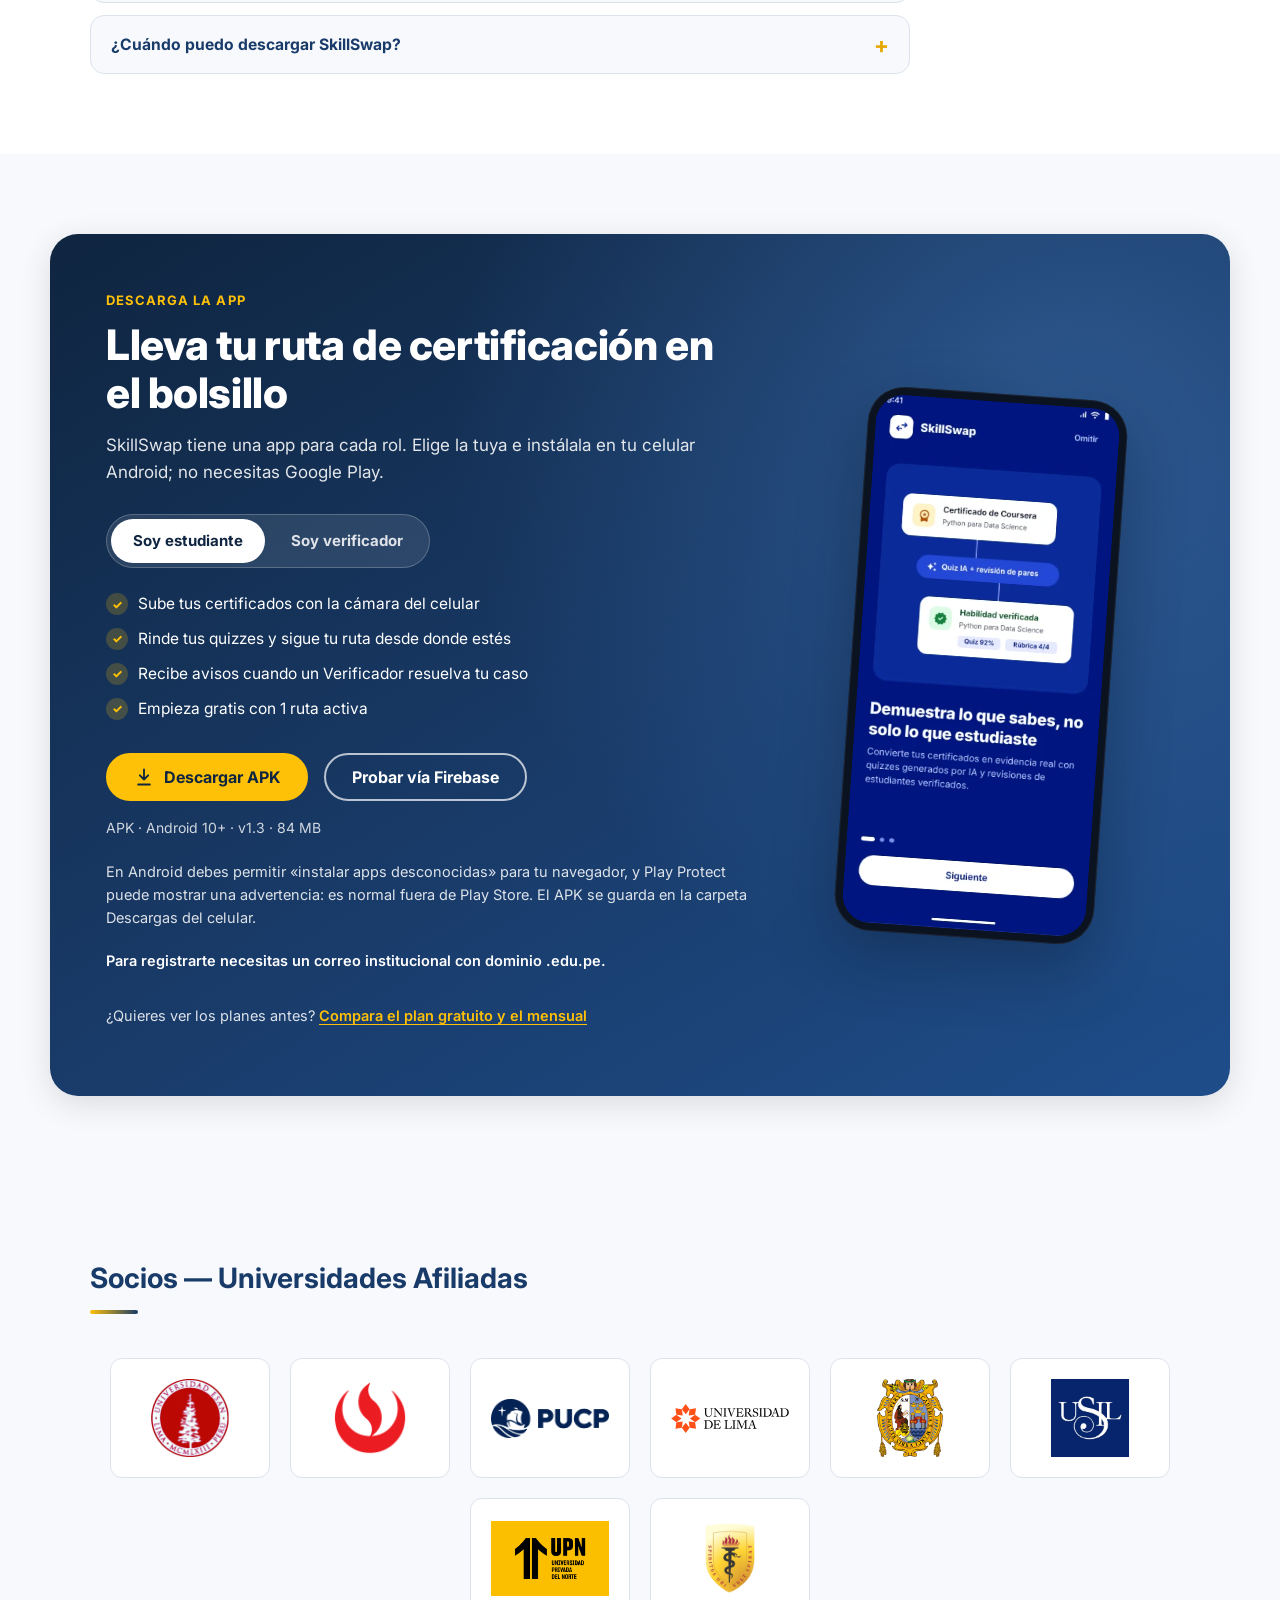
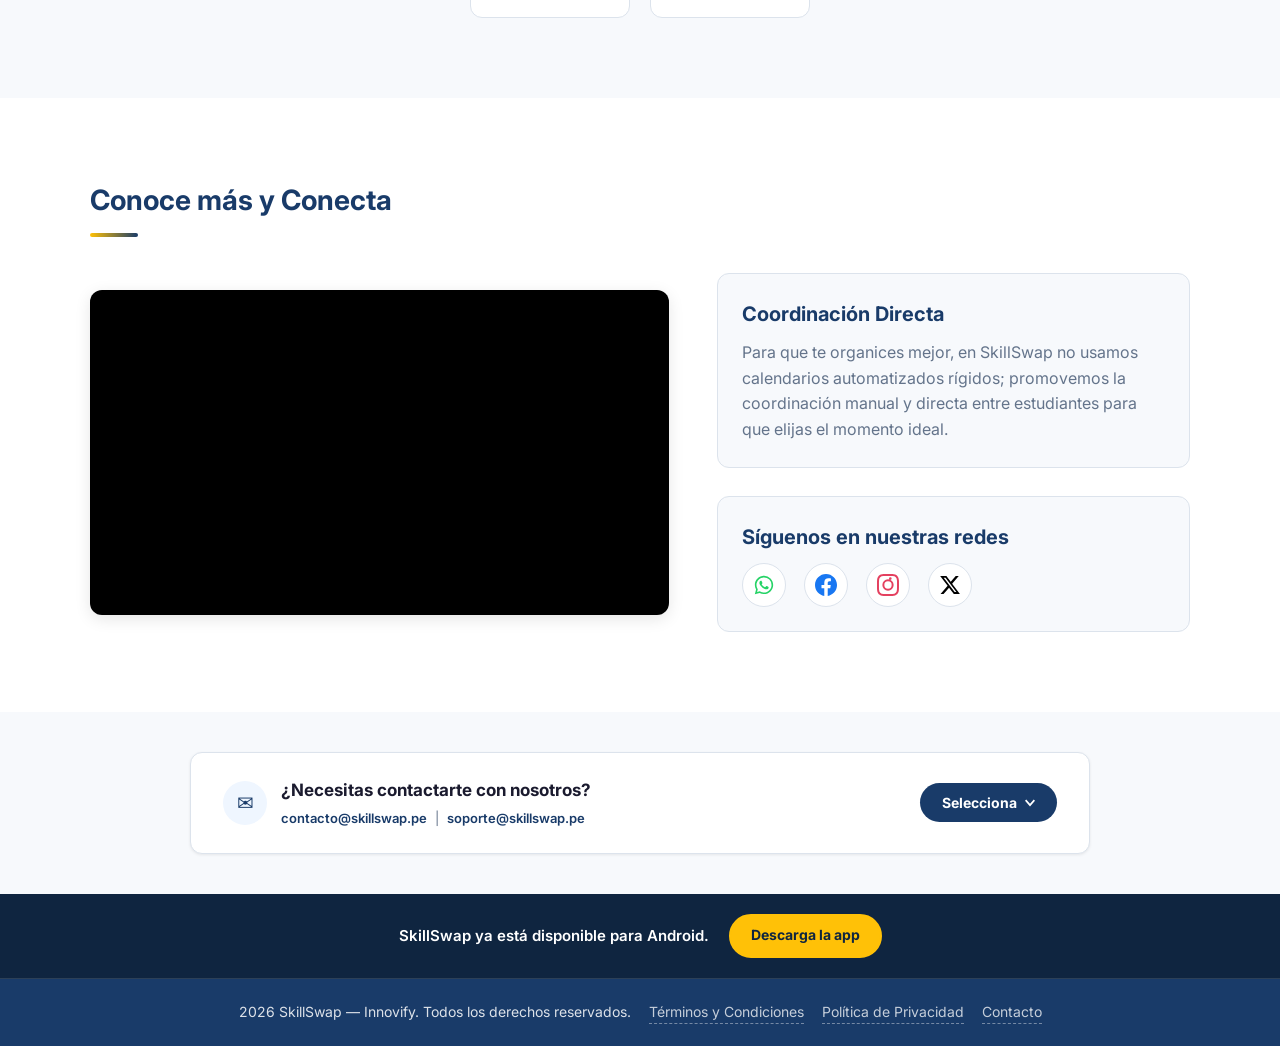
==== commit dd13031e: "feat(landing): descargar APK directo con Firebase como opción secundaria y enlazar términos" ====
--- a/index.html
+++ b/index.html
@@ -1,5 +1,5 @@
 <!DOCTYPE html>
-<html lang="en">
+<html lang="en-US">
   <head>
     <meta charset="UTF-8" />
     <meta name="viewport" content="width=device-width, initial-scale=1.0" />
@@ -10,18 +10,21 @@
     <meta name="author" content="Innovify" />
 
     <!-- ── SEO Bilingüe: hreflang (US35) ── -->
-    <link rel="alternate" hreflang="es" href="index.html" />
-    <link rel="alternate" hreflang="en" href="index.html" />
+    <link rel="alternate" hreflang="es-419" href="index.html" />
+    <link rel="alternate" hreflang="en-US" href="index.html" />
     <link rel="alternate" hreflang="x-default" href="index.html" />
 
     <link rel="stylesheet" href="https://fonts.googleapis.com/css2?family=Instrument+Serif:ital@1&display=swap" />
     <link rel="stylesheet" href="assets/styles/index_stylesheet.css" />
     <link rel="stylesheet" href="assets/styles/screenshots_stylesheet.css" />
+    <link rel="stylesheet" href="assets/styles/a11y.css" />
     <link rel="stylesheet" href="assets/styles/app_landing_stylesheet.css" />
     <link rel="icon" href="favicon.ico" type="image/x-icon" />
+    <script src="assets/scripts/i18n-init.js"></script>
     <title>SkillSwap | AI-Powered Skill Verification</title>
   </head>
   <body>
+    <a class="skip-link" href="#contenido-principal" data-i18n="skip-link">Skip to content</a>
 
     <!-- ═══════════════════════════════════════ NAV ═══════════════════════════════════════ -->
     <nav class="barra-navegacion">
@@ -68,6 +71,8 @@
         </ul>
       </div>
     </nav>
+
+    <div id="contenido-principal" tabindex="-1"></div>
 
     <!-- ═══════════════════════════════════════ SECCIÓN 1 — HERO ═══════════════════════════════════════ -->
     <section class="hero-app" aria-labelledby="hero-titulo">
@@ -84,11 +89,11 @@
         <p class="hero-app-subtitulo" data-i18n="hero-subtitle">Declara tu meta profesional, sube tus certificados y SkillSwap arma tu ruta con las habilidades que te faltan. Demuestra cada una con quizzes generados por IA y, si no apruebas o no estás de acuerdo con el resultado, un Verificador humano revisa tu caso.</p>
 
         <div class="hero-app-ctas">
-          <a href="https://appdistribution.firebase.dev/i/eb345a85ef8857fa" target="_blank" rel="noopener" class="btn-hero" aria-label="Instalar la app para estudiantes con Firebase App Distribution (Android 10+)" data-i18n-aria="hero-btn-aria">
+          <a href="#descarga" class="btn-hero" aria-label="Ir a la descarga: elige la app de estudiante o la de verificador" data-i18n-aria="hero-btn-aria">
             <svg class="btn-hero-icono" width="26" height="26" viewBox="0 0 24 24" fill="currentColor" aria-hidden="true" focusable="false"><path d="M17.6 9.48l1.84-3.18a.38.38 0 00-.66-.38l-1.87 3.23a11.4 11.4 0 00-9.82 0L5.22 5.92a.38.38 0 00-.66.38L6.4 9.48A10.8 10.8 0 001 18h22a10.8 10.8 0 00-5.4-8.52zM7 15.25a1.25 1.25 0 110-2.5 1.25 1.25 0 010 2.5zm10 0a1.25 1.25 0 110-2.5 1.25 1.25 0 010 2.5z"/></svg>
             <span class="btn-hero-textos">
-              <small data-i18n="hero-note">Vía Firebase App Distribution · Android 10+</small>
-              <span data-i18n="hero-btn">App para estudiantes</span>
+              <small data-i18n="hero-note">Elige tu app: Estudiante o Verificador</small>
+              <span data-i18n="hero-btn">Descargar para Android</span>
             </span>
           </a>
           <a href="#como-funciona" class="hero-app-enlace">
@@ -97,7 +102,7 @@
           </a>
         </div>
         <p class="hero-app-verificador">
-          <a href="https://github.com/Aplicaciones-Dispositivos-Moviles/SkillSwap-MobileApp-Flutter/releases/latest/download/skillswap-verificador.apk" download data-i18n="hero-verifier-link">¿Eres verificador? Descarga la app del Verificador</a>
+          <a href="#descarga" data-app-link="verifier-apk" download data-i18n="hero-verifier-link">¿Eres verificador? Descarga la app del Verificador</a>
         </p>
 
         <div class="hero-app-escena">
@@ -605,7 +610,7 @@
         </details>
         <details class="faq-item">
           <summary data-i18n="faq-q6">¿Cuándo puedo descargar SkillSwap?</summary>
-          <p data-i18n="faq-a6">Ya puedes, desde la sección Descarga la app: los estudiantes se unen a la prueba en Firebase App Distribution con su cuenta de Google y los verificadores descargan el APK directamente. No necesitas Google Play.</p>
+          <p data-i18n="faq-a6">Ya puedes, desde la sección Descarga la app: estudiantes y verificadores descargan el APK directo, o te unes a la prueba por Firebase App Distribution si prefieres. No necesitas Google Play.</p>
         </details>
       </div>
     </section>
@@ -632,11 +637,14 @@
               <li><span class="descarga-check" aria-hidden="true">✓</span><span data-i18n="dl-f4">Empieza gratis con 1 ruta activa</span></li>
             </ul>
             <div class="descarga-acciones">
-              <a class="btn-app btn-app-primario" href="https://appdistribution.firebase.dev/i/eb345a85ef8857fa" target="_blank" rel="noopener">
+              <a class="btn-app btn-app-primario" href="#descarga" data-app-link="student-apk" download>
                 <svg width="20" height="20" viewBox="0 0 24 24" fill="none" aria-hidden="true" focusable="false"><path d="M12 3v12m0 0l-5-5m5 5l5-5M5 21h14" stroke="currentColor" stroke-width="2.2" stroke-linecap="round" stroke-linejoin="round"/></svg>
-                <span data-i18n="dl-student-btn">Descargar app para estudiantes</span>
+                <span data-i18n="dl-student-btn">Descargar APK</span>
               </a>
-              <span class="descarga-meta" data-i18n="dl-student-meta">Vía Firebase App Distribution · Android 10+</span>
+              <a class="btn-app btn-app-secundario" href="#descarga" data-app-link="student-firebase" target="_blank" rel="noopener" hidden>
+                <span data-i18n="dl-firebase-btn">Probar vía Firebase</span>
+              </a>
+              <span class="descarga-meta" data-i18n="dl-student-meta">APK · Android 10+ · v1.3 · 84 MB</span>
             </div>
           </div>
 
@@ -648,18 +656,18 @@
               <li><span class="descarga-check" aria-hidden="true">✓</span><span data-i18n="dl-v4">Canjea tus SkillCredits por beneficios</span></li>
             </ul>
             <div class="descarga-acciones">
-              <a class="btn-app btn-app-primario" href="https://github.com/Aplicaciones-Dispositivos-Moviles/SkillSwap-MobileApp-Flutter/releases/latest/download/skillswap-verificador.apk" download>
+              <a class="btn-app btn-app-primario" href="#descarga" data-app-link="verifier-apk" download>
                 <svg width="20" height="20" viewBox="0 0 24 24" fill="none" aria-hidden="true" focusable="false"><path d="M12 3v12m0 0l-5-5m5 5l5-5M5 21h14" stroke="currentColor" stroke-width="2.2" stroke-linecap="round" stroke-linejoin="round"/></svg>
-                <span data-i18n="dl-verifier-btn">Descargar app del Verificador</span>
+                <span data-i18n="dl-verifier-btn">Descargar APK</span>
               </a>
-              <span class="descarga-meta" data-i18n="dl-verifier-meta">APK · Android 7+ · v1.0.0 · 54 MB</span>
+              <a class="btn-app btn-app-secundario" href="#descarga" data-app-link="verifier-firebase" target="_blank" rel="noopener" hidden>
+                <span data-i18n="dl-firebase-btn">Probar vía Firebase</span>
+              </a>
+              <span class="descarga-meta" data-i18n="dl-verifier-meta">APK · Android 7+ · v1.0.1 · 54 MB</span>
             </div>
           </div>
 
-          <details class="descarga-instalar">
-            <summary data-i18n="dl-install-title">¿Cómo la instalo?</summary>
-            <p data-i18n="dl-install-text">Estudiantes: abre la invitación de Firebase, acéptala con tu cuenta de Google y descarga la app. Verificadores: abre el APK descargado. Si Android te lo pide, permite instalar apps desde tu navegador y toca «Instalar».</p>
-          </details>
+          <p class="descarga-nota descarga-aviso" role="note" data-i18n="dl-install-notice">En Android debes permitir «instalar apps desconocidas» para tu navegador, y Play Protect puede mostrar una advertencia: es normal fuera de Play Store. El APK se guarda en la carpeta Descargas del celular.</p>
           <p class="descarga-nota descarga-requisito" data-i18n="dl-requirement">Para registrarte necesitas un correo institucional con dominio .edu.pe.</p>
           <p class="descarga-nota">
             <span data-i18n="dl-note">¿Quieres ver los planes antes?</span>
@@ -806,7 +814,7 @@
       <div class="seccion-footer">
         <p>
           <span data-i18n="footer-text">2026 SkillSwap — Innovify. Todos los derechos reservados.</span>
-          <a href="archivos/TerminosCondiciones.pdf" class="terminos-condiciones" data-i18n="footer-terms">
+          <a href="sites/terms.html" class="terminos-condiciones" data-i18n="footer-terms">
             Términos y Condiciones
           </a>
           <a href="archivos/PoliticaPrivacidad.pdf" class="terminos-condiciones" data-i18n="footer-privacy">
@@ -877,6 +885,24 @@
           nav.classList.toggle('nav-cta-oculto', entry.isIntersecting);
         }, { rootMargin: '-72px 0px 0px 0px' }).observe(heroCta);
       })();
+    </script>
+
+    <!-- Enlaces de descarga: se cambian SOLO aquí.
+         El nombre del .apk debe coincidir EXACTO con el archivo del release de GitHub.
+         Si un enlace queda como <LINK_...>, ese botón se oculta solo. -->
+    <script>
+      const APP_LINKS = {
+        'student-apk':       'https://github.com/Aplicaciones-Dispositivos-Moviles/SkillSwap-MobileApp/releases/latest/download/skillswap-student.apk',
+        'student-firebase':  'https://appdistribution.firebase.dev/i/eb345a85ef8857fa',
+        'verifier-apk':      'https://github.com/Aplicaciones-Dispositivos-Moviles/SkillSwap-MobileApp-Flutter/releases/latest/download/skillswap-verificador.apk',
+        'verifier-firebase': '<LINK_FIREBASE_VERIFICADOR>'
+      };
+      document.querySelectorAll('[data-app-link]').forEach(a => {
+        const url = APP_LINKS[a.dataset.appLink];
+        if (!url || /^<.*>$/.test(url)) { a.hidden = true; return; }
+        a.href = url;
+        a.hidden = false;
+      });
     </script>
 
     <!-- Script selector Estudiante / Verificador -->
@@ -926,10 +952,10 @@
           "hero-title-a": "Demuestra lo que sabes,",
           "hero-title-b": "no solo lo que estudiaste.",
           "hero-subtitle": "Declara tu meta profesional, sube tus certificados y SkillSwap arma tu ruta con las habilidades que te faltan. Demuestra cada una con quizzes generados por IA y, si no apruebas o no estás de acuerdo con el resultado, un Verificador humano revisa tu caso.",
-          "hero-btn":      "App para estudiantes",
+          "hero-btn":      "Descargar para Android",
           "hero-btn-sec":  "Ver cómo funciona",
-          "hero-note":     "Vía Firebase App Distribution · Android 10+",
-          "hero-btn-aria": "Instalar la app para estudiantes con Firebase App Distribution (Android 10+)",
+          "hero-note":     "Elige tu app: Estudiante o Verificador",
+          "hero-btn-aria": "Ir a la descarga: elige la app de estudiante o la de verificador",
           "hero-verifier-link": "¿Eres verificador? Descarga la app del Verificador",
           "hero-case-status": "En revisión",
           "hero-case-desc": "Un Verificador revisa tu intento con rúbrica",
@@ -1020,7 +1046,7 @@
           "faq-q5": "¿En qué dispositivos funciona SkillSwap?",
           "faq-a5": "SkillSwap es una app móvil pensada para Android. Esta página informativa funciona en celular, tablet y escritorio.",
           "faq-q6": "¿Cuándo puedo descargar SkillSwap?",
-          "faq-a6": "Ya puedes, desde la sección Descarga la app: los estudiantes se unen a la prueba en Firebase App Distribution con su cuenta de Google y los verificadores descargan el APK directamente. No necesitas Google Play.",
+          "faq-a6": "Ya puedes, desde la sección Descarga la app: estudiantes y verificadores descargan el APK directo, o te unes a la prueba por Firebase App Distribution si prefieres. No necesitas Google Play.",
 
           /* Descarga la app */
           "dl-eyebrow":     "Descarga la app",
@@ -1033,16 +1059,16 @@
           "dl-f2": "Rinde tus quizzes y sigue tu ruta desde donde estés",
           "dl-f3":          "Recibe avisos cuando un Verificador resuelva tu caso",
           "dl-f4":          "Empieza gratis con 1 ruta activa",
-          "dl-student-btn": "Descargar app para estudiantes",
-          "dl-student-meta": "Vía Firebase App Distribution · Android 10+",
+          "dl-student-btn": "Descargar APK",
+          "dl-student-meta": "APK · Android 10+ · v1.3 · 84 MB",
           "dl-v1": "Recibe casos según tus habilidades verificadas",
           "dl-v2": "Aprueba o rechaza con una rúbrica clara",
           "dl-v3": "Gana SkillCredits por cada caso resuelto",
           "dl-v4": "Canjea tus SkillCredits por beneficios",
-          "dl-verifier-btn": "Descargar app del Verificador",
-          "dl-verifier-meta": "APK · Android 7+ · v1.0.0 · 54 MB",
-          "dl-install-title": "¿Cómo la instalo?",
-          "dl-install-text": "Estudiantes: abre la invitación de Firebase, acéptala con tu cuenta de Google y descarga la app. Verificadores: abre el APK descargado. Si Android te lo pide, permite instalar apps desde tu navegador y toca «Instalar».",
+          "dl-verifier-btn": "Descargar APK",
+          "dl-firebase-btn": "Probar vía Firebase",
+          "dl-verifier-meta": "APK · Android 7+ · v1.0.1 · 54 MB",
+          "dl-install-notice": "En Android debes permitir «instalar apps desconocidas» para tu navegador, y Play Protect puede mostrar una advertencia: es normal fuera de Play Store. El APK se guarda en la carpeta Descargas del celular.",
           "dl-requirement": "Para registrarte necesitas un correo institucional con dominio .edu.pe.",
           "dl-note":        "¿Quieres ver los planes antes?",
           "dl-note-link":   "Compara el plan gratuito y el mensual",
@@ -1139,6 +1165,7 @@
           "footer-dl-text": "SkillSwap ya está disponible para Android.",
           "footer-dl-btn":  "Descarga la app",
           "footer-text":    "2026 SkillSwap — Innovify. Todos los derechos reservados.",
+          "skip-link": "Saltar al contenido",
           "footer-terms":   "Términos y Condiciones",
           "footer-privacy": "Política de Privacidad",
           "footer-contact": "Contacto",
@@ -1162,10 +1189,10 @@
           "hero-title-a": "Prove what you know,",
           "hero-title-b": "not just what you studied.",
           "hero-subtitle": "State your career goal, upload your certificates, and SkillSwap builds a path with the skills you're missing. Prove each one with AI-generated quizzes and, if you don't pass or disagree with the result, a human Verifier reviews your case.",
-          "hero-btn":      "Student app",
+          "hero-btn":      "Download for Android",
           "hero-btn-sec":  "See how it works",
-          "hero-note":     "Via Firebase App Distribution · Android 10+",
-          "hero-btn-aria": "Install the student app with Firebase App Distribution (Android 10+)",
+          "hero-note":     "Pick your app: Student or Verifier",
+          "hero-btn-aria": "Go to the download section: choose the student or the verifier app",
           "hero-verifier-link": "Are you a verifier? Download the Verifier app",
           "hero-case-status": "In review",
           "hero-case-desc": "A Verifier reviews your attempt with a rubric",
@@ -1256,7 +1283,7 @@
           "faq-q5": "Which devices does SkillSwap work on?",
           "faq-a5": "SkillSwap is a mobile app designed for Android. This informational page works on phones, tablets, and desktop.",
           "faq-q6": "When can I download SkillSwap?",
-          "faq-a6": "Right now, from the Get the app section: students join the test on Firebase App Distribution with their Google account, and verifiers download the APK directly. You don't need Google Play.",
+          "faq-a6": "Right now, from the Get the app section: students and verifiers download the APK directly, or you can join the test on Firebase App Distribution if you prefer. You don't need Google Play.",
 
           /* Get the app */
           "dl-eyebrow":     "Get the app",
@@ -1269,16 +1296,16 @@
           "dl-f2": "Take your quizzes and follow your path wherever you are",
           "dl-f3":          "Get notified when a Verifier resolves your case",
           "dl-f4":          "Start for free with 1 active path",
-          "dl-student-btn": "Download the student app",
-          "dl-student-meta": "Via Firebase App Distribution · Android 10+",
+          "dl-student-btn": "Download APK",
+          "dl-student-meta": "APK · Android 10+ · v1.3 · 84 MB",
           "dl-v1": "Get cases that match your verified skills",
           "dl-v2": "Approve or reject with a clear rubric",
           "dl-v3": "Earn SkillCredits for every case you resolve",
           "dl-v4": "Redeem your SkillCredits for benefits",
-          "dl-verifier-btn": "Download the Verifier app",
-          "dl-verifier-meta": "APK · Android 7+ · v1.0.0 · 54 MB",
-          "dl-install-title": "How do I install it?",
-          "dl-install-text": "Students: open the Firebase invitation, accept it with your Google account and download the app. Verifiers: open the downloaded APK. If Android asks, allow installing apps from your browser and tap “Install”.",
+          "dl-verifier-btn": "Download APK",
+          "dl-firebase-btn": "Join the Firebase beta",
+          "dl-verifier-meta": "APK · Android 7+ · v1.0.1 · 54 MB",
+          "dl-install-notice": "On Android you need to allow “install unknown apps” for your browser, and Play Protect may show a warning: this is normal outside the Play Store. The APK is saved in your phone's Downloads folder.",
           "dl-requirement": "To sign up you need an institutional email with a .edu.pe domain.",
           "dl-note":        "Want to see the plans first?",
           "dl-note-link":   "Compare the free and monthly plans",
@@ -1376,6 +1403,7 @@
           "footer-dl-text": "SkillSwap is now available for Android.",
           "footer-dl-btn":  "Get the app",
           "footer-text":    "2026 SkillSwap — Innovify. All rights reserved.",
+          "skip-link": "Skip to content",
           "footer-terms":   "Terms and Conditions",
           "footer-privacy": "Privacy Policy",
           "footer-contact": "Contact",
@@ -1386,7 +1414,7 @@
         if (!translations[lang]) return;
         const t = translations[lang];
 
-        document.documentElement.lang = lang;
+        document.documentElement.lang = skillswapHtmlLang(lang);
         document.title = t["page-title"];
 
         const metaDesc = document.querySelector('meta[name="description"]');
@@ -1415,7 +1443,7 @@
       }
 
       (function init() {
-        const savedLang = localStorage.getItem('skillswap-lang') || 'en';
+        const savedLang = skillswapInitialLang();
         applyLanguage(savedLang);
       })();
     </script>
--- a/assets/styles/app_landing_stylesheet.css
+++ b/assets/styles/app_landing_stylesheet.css
@@ -939,3 +939,8 @@
   color: var(--white-color);
   font-weight: 600;
 }
+
+/* Botones ocultos (p. ej. enlace de Firebase aún sin definir) */
+.btn-app[hidden] {
+  display: none;
+}
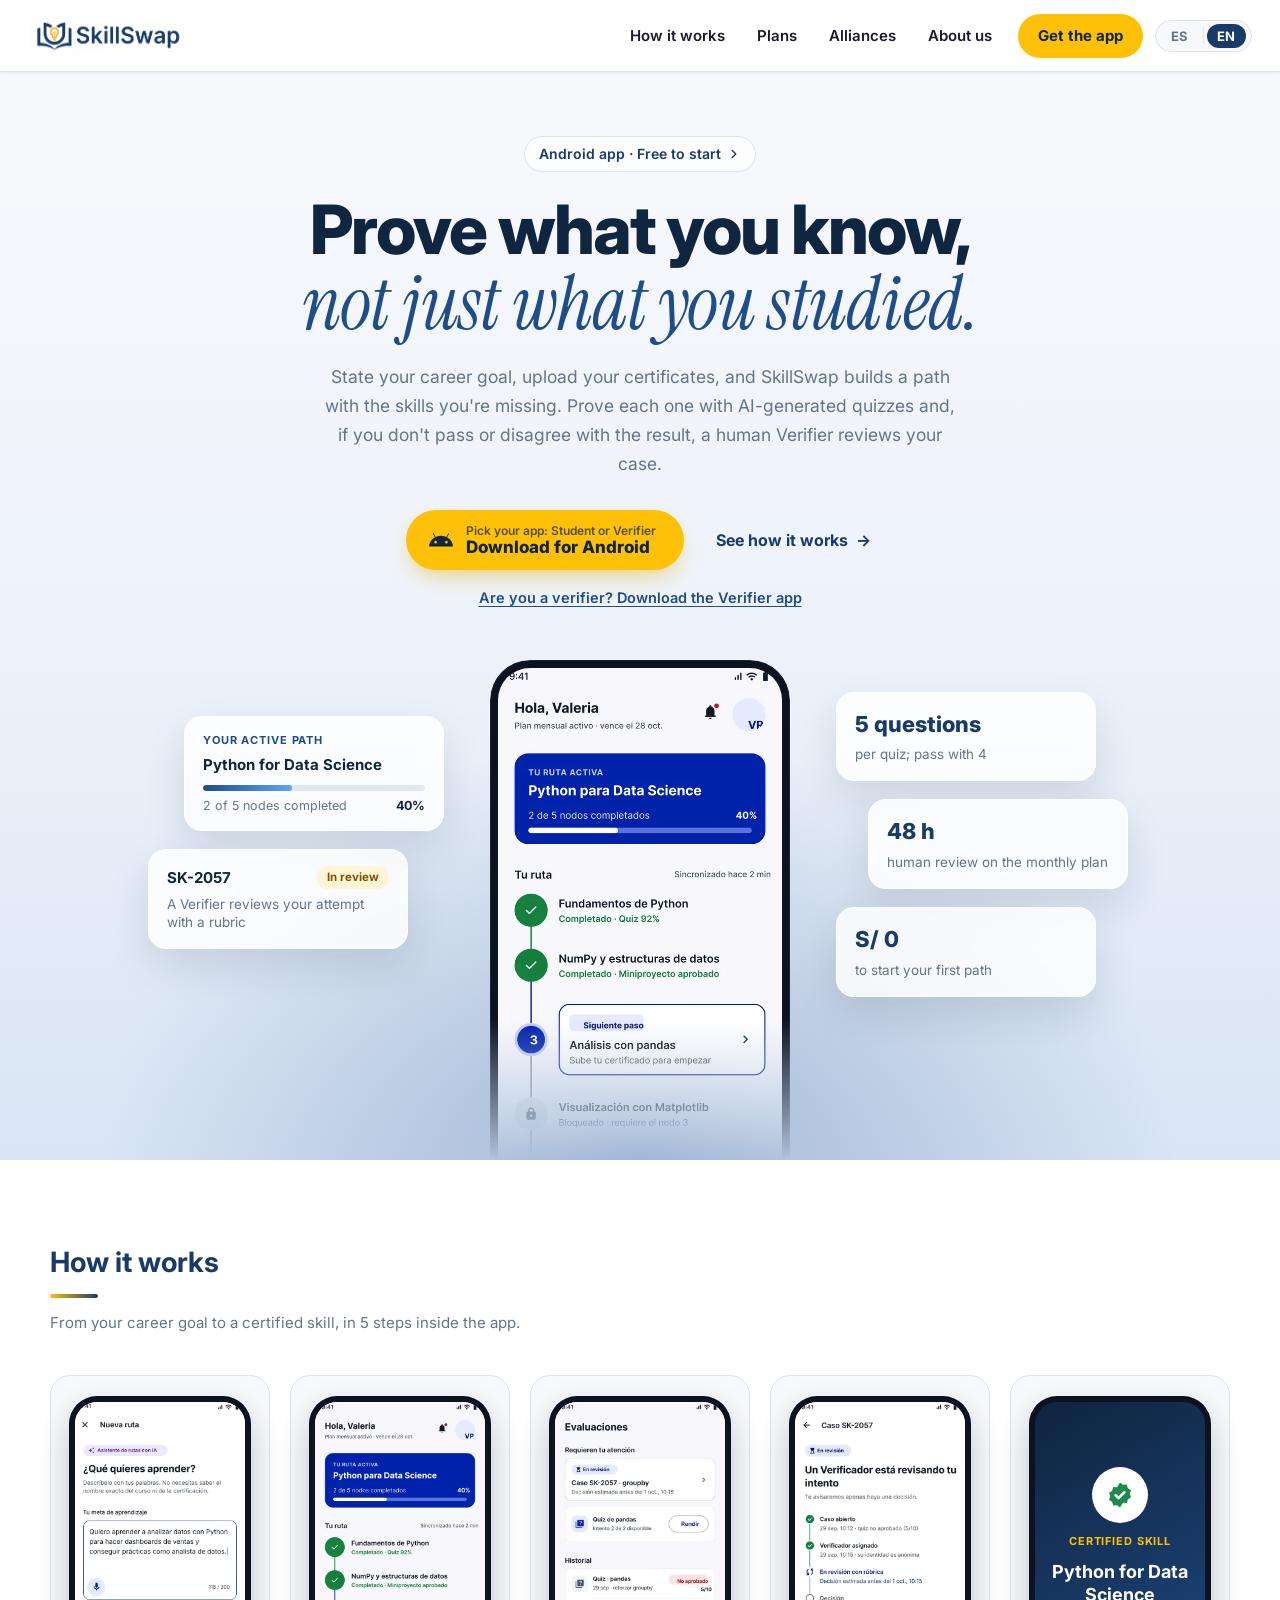
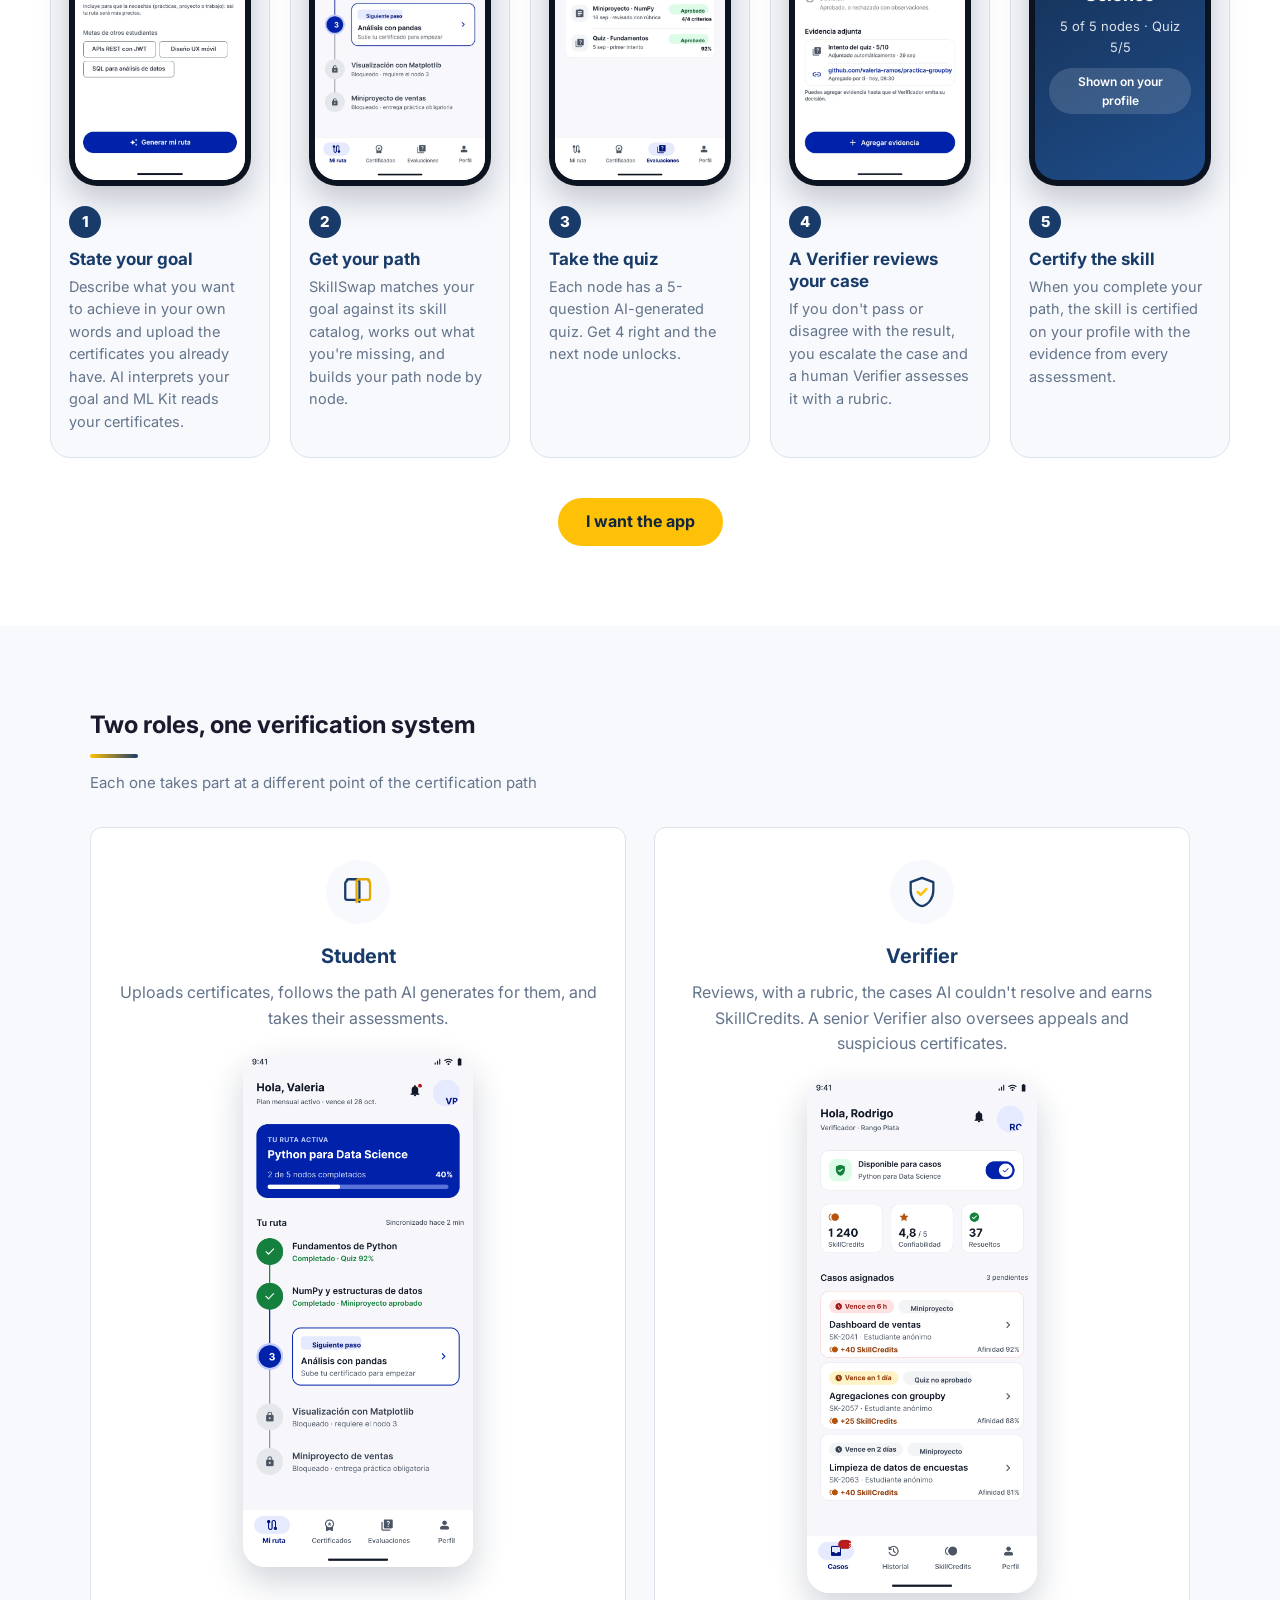
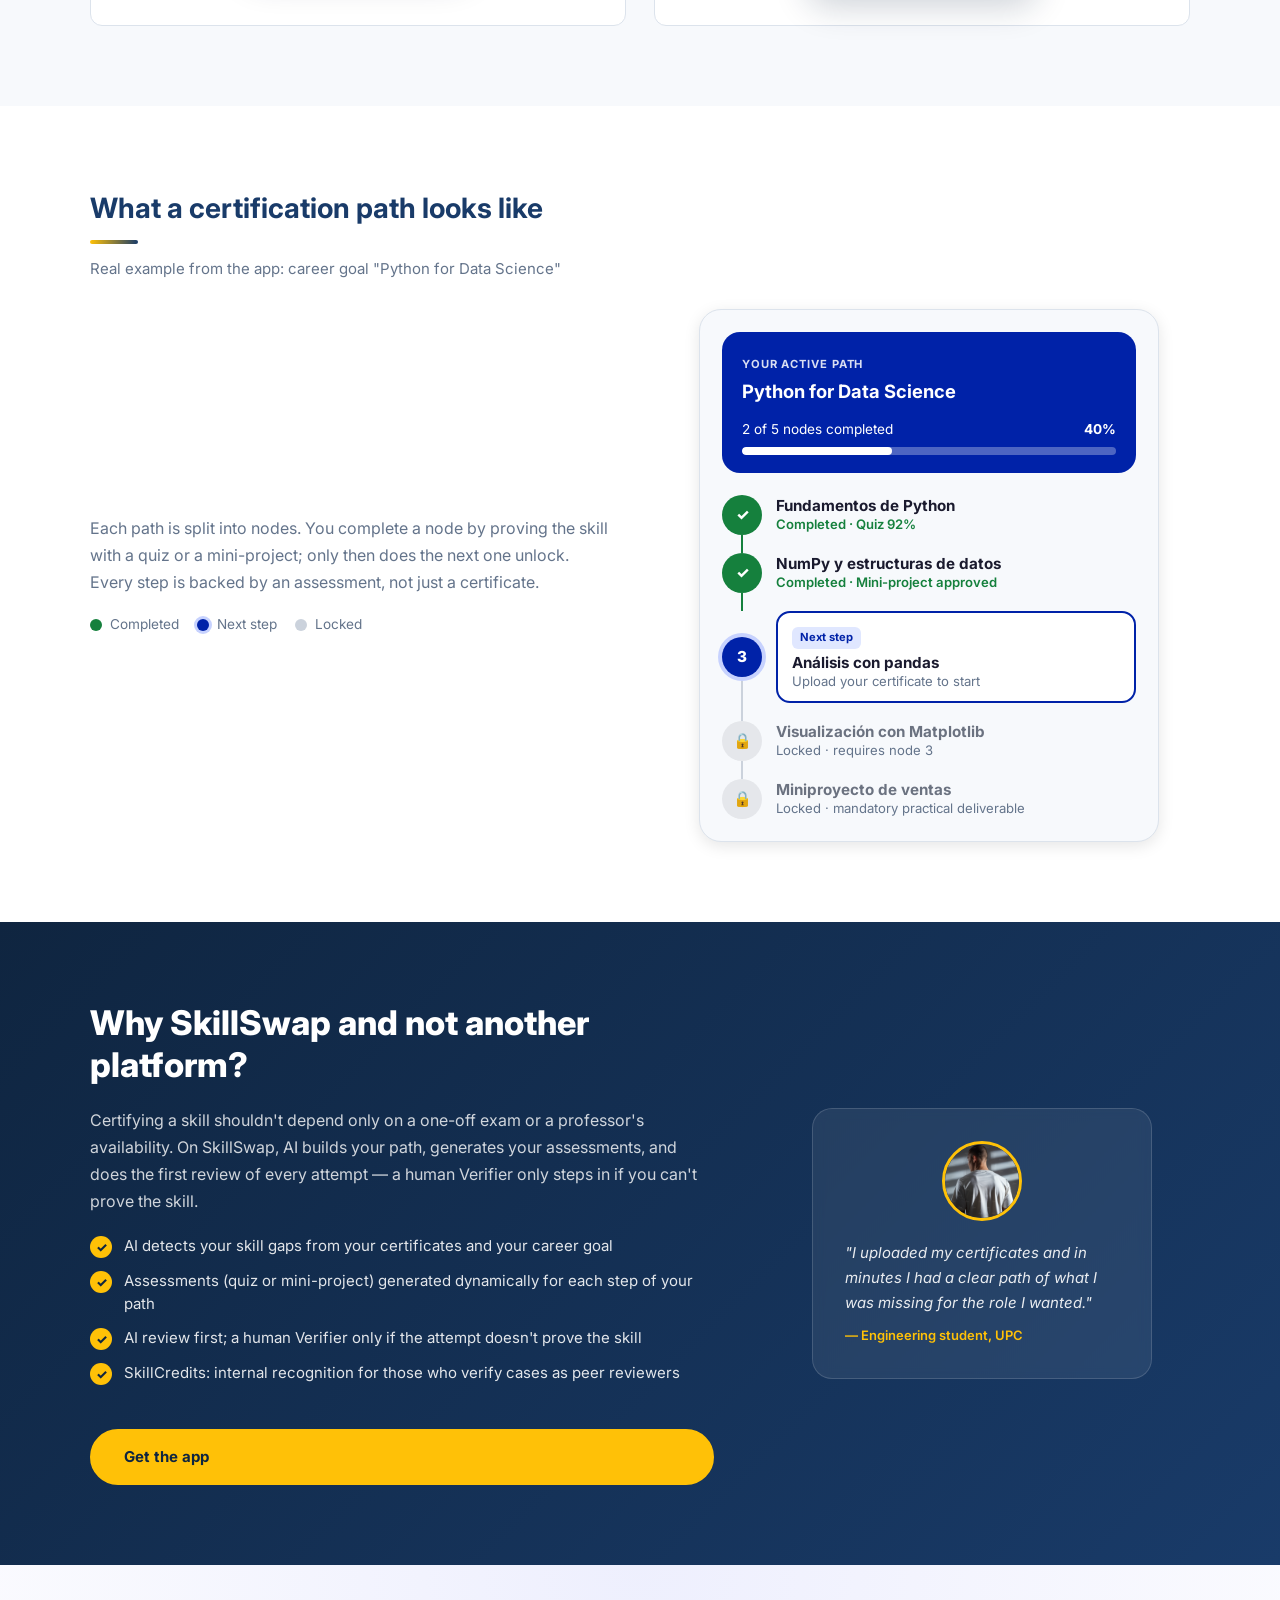
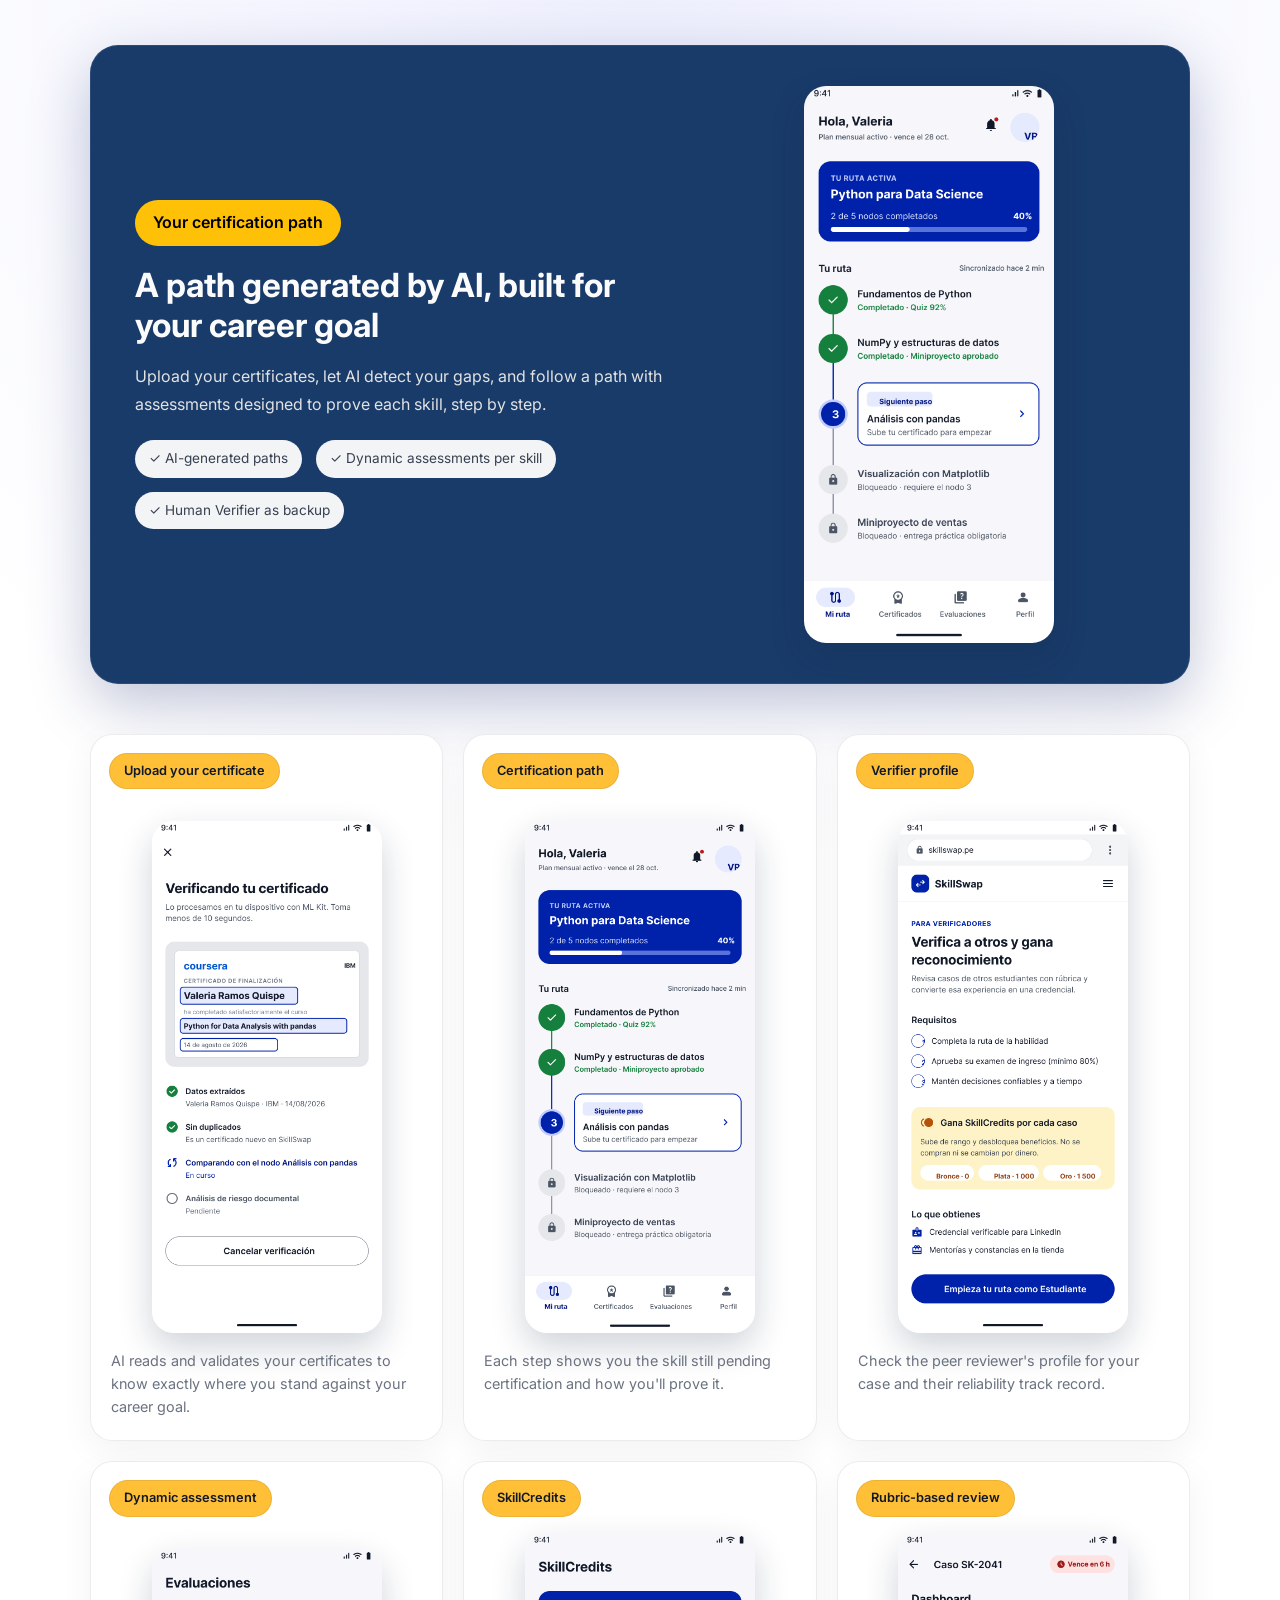
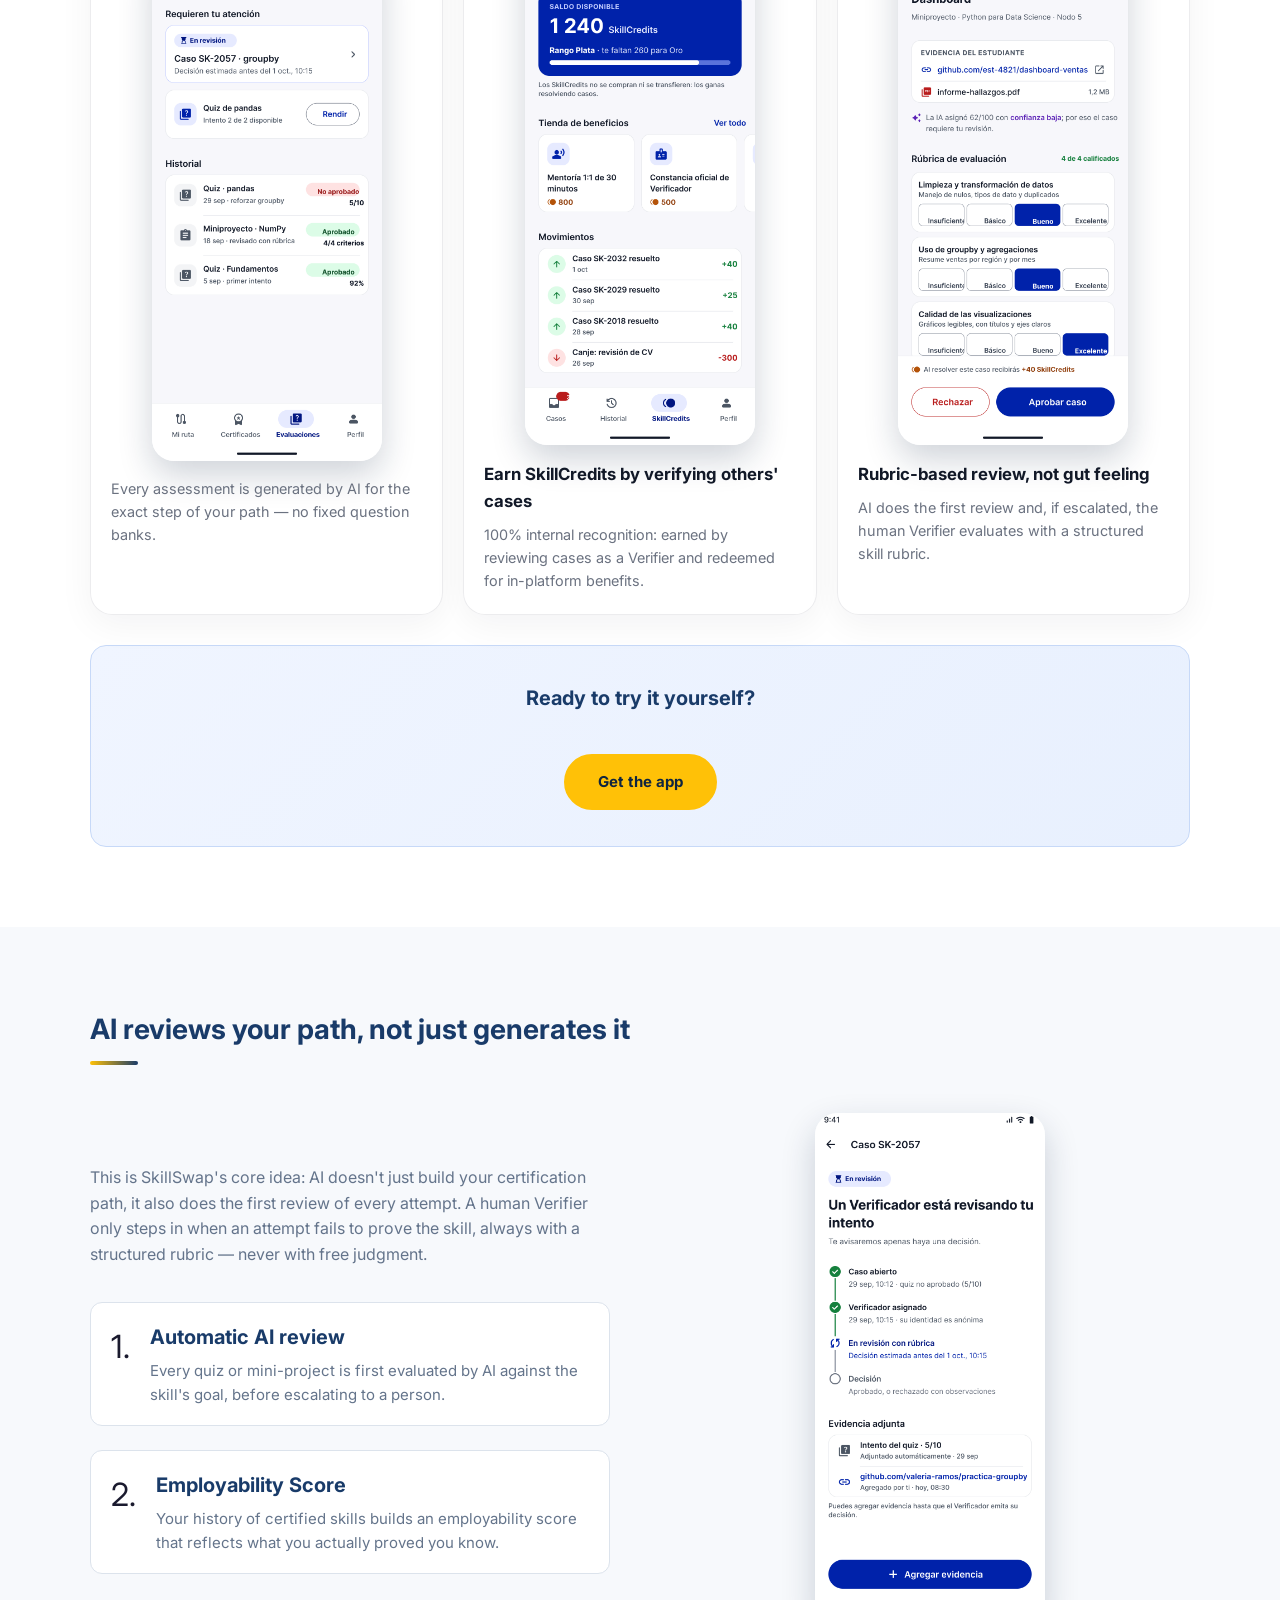
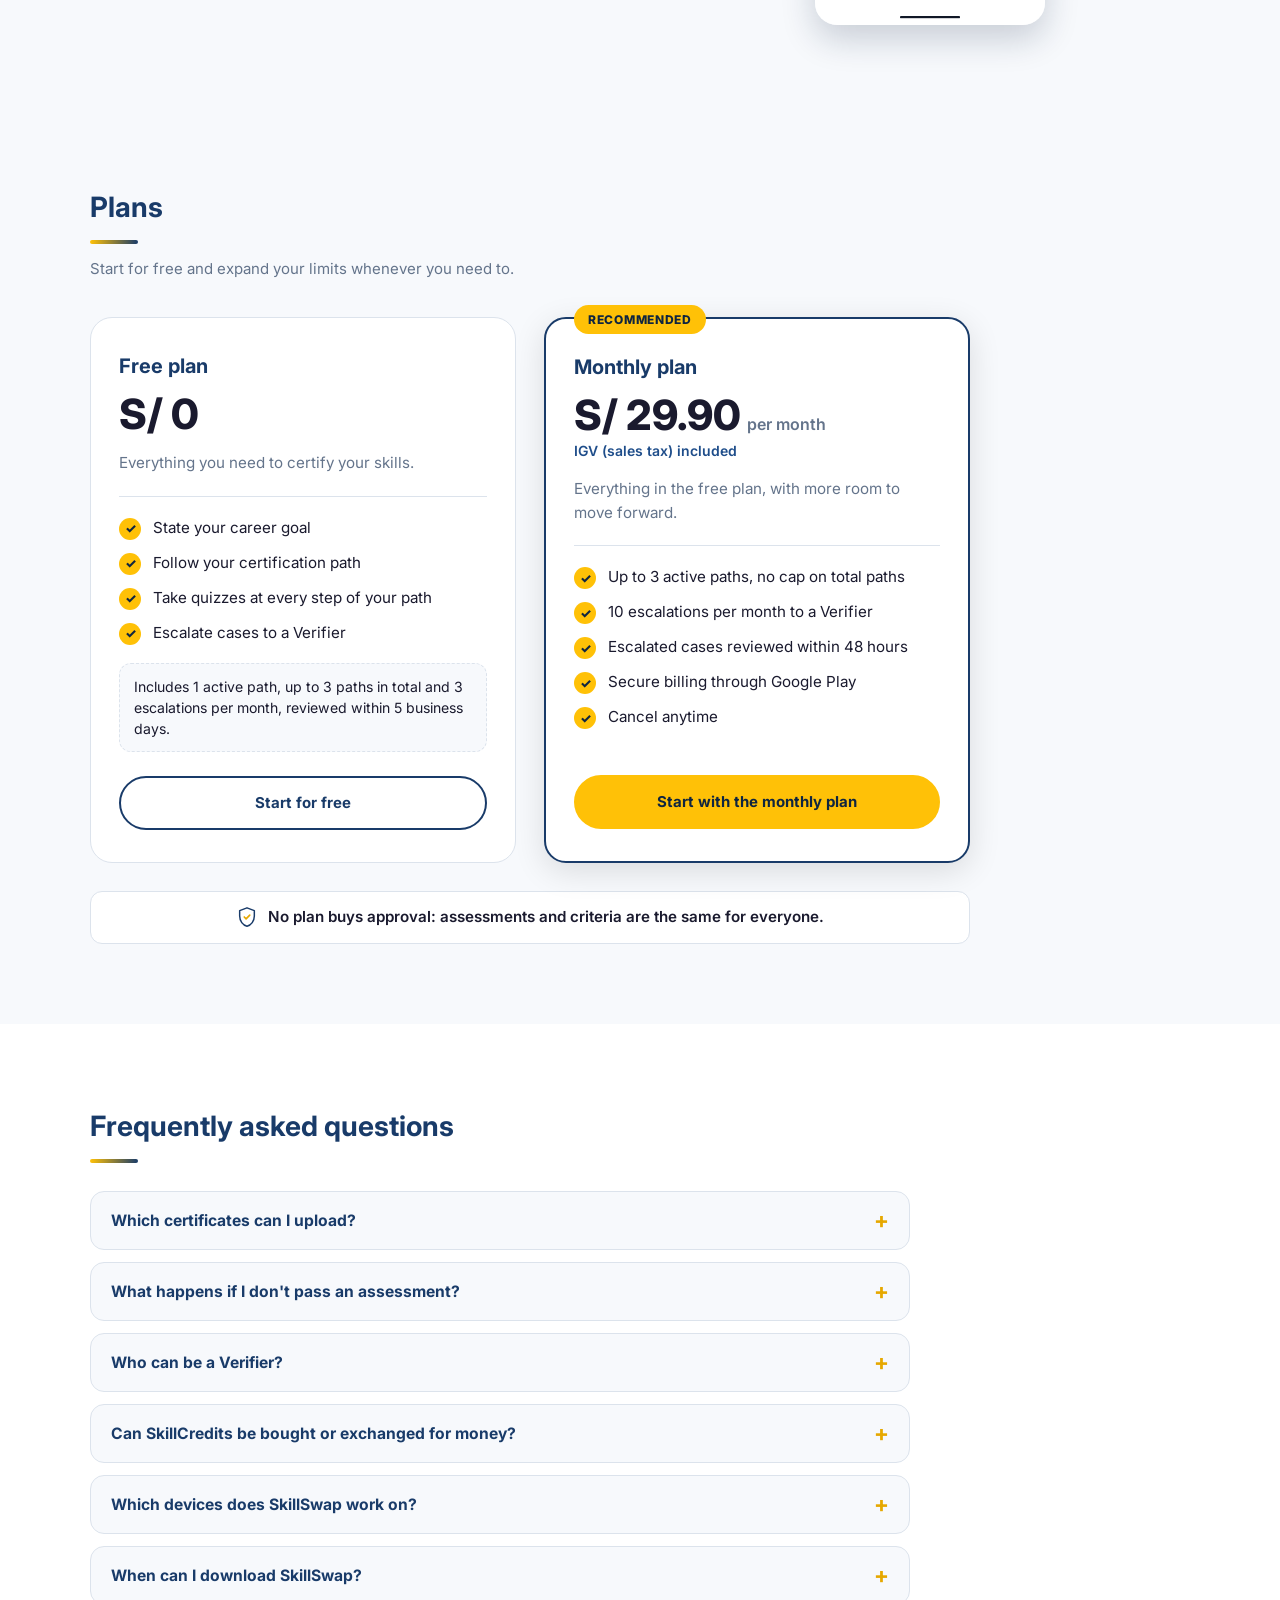
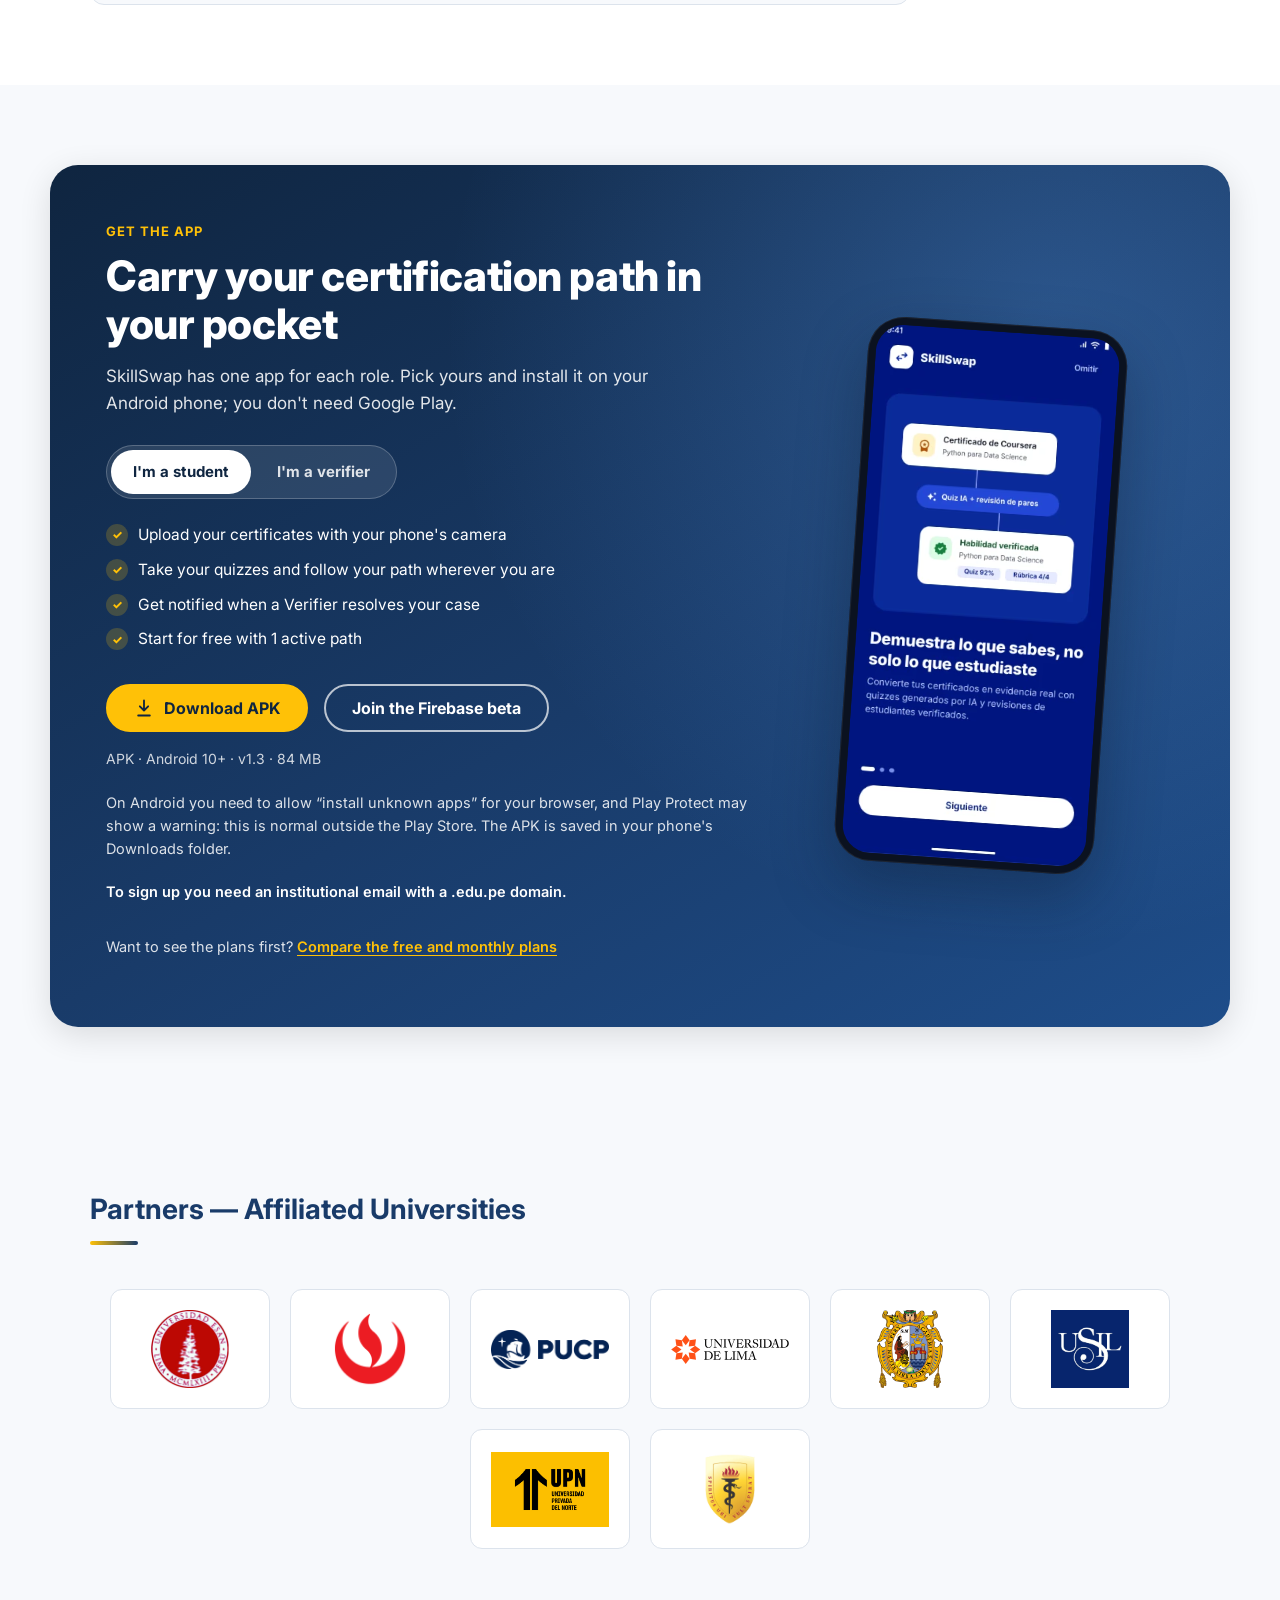
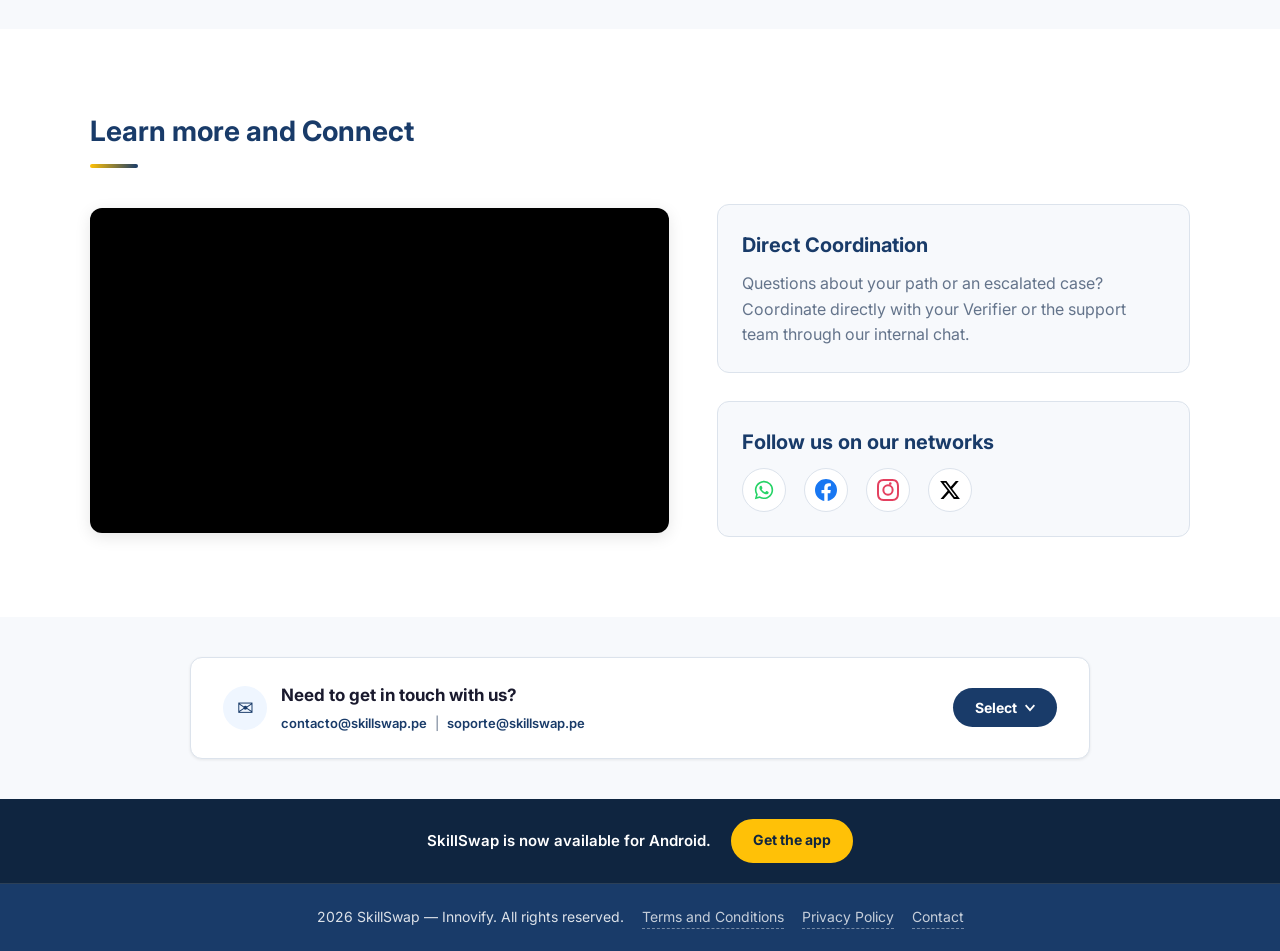
==== commit c216c2a5: "fix(landing): show Verifier app version 1.0.2" ====
--- a/index.html
+++ b/index.html
@@ -663,7 +663,7 @@
               <a class="btn-app btn-app-secundario" href="#descarga" data-app-link="verifier-firebase" target="_blank" rel="noopener" hidden>
                 <span data-i18n="dl-firebase-btn">Probar vía Firebase</span>
               </a>
-              <span class="descarga-meta" data-i18n="dl-verifier-meta">APK · Android 7+ · v1.0.1 · 54 MB</span>
+              <span class="descarga-meta" data-i18n="dl-verifier-meta">APK · Android 7+ · v1.0.2 · 54 MB</span>
             </div>
           </div>
 
@@ -1067,7 +1067,7 @@
           "dl-v4": "Canjea tus SkillCredits por beneficios",
           "dl-verifier-btn": "Descargar APK",
           "dl-firebase-btn": "Probar vía Firebase",
-          "dl-verifier-meta": "APK · Android 7+ · v1.0.1 · 54 MB",
+          "dl-verifier-meta": "APK · Android 7+ · v1.0.2 · 54 MB",
           "dl-install-notice": "En Android debes permitir «instalar apps desconocidas» para tu navegador, y Play Protect puede mostrar una advertencia: es normal fuera de Play Store. El APK se guarda en la carpeta Descargas del celular.",
           "dl-requirement": "Para registrarte necesitas un correo institucional con dominio .edu.pe.",
           "dl-note":        "¿Quieres ver los planes antes?",
@@ -1304,7 +1304,7 @@
           "dl-v4": "Redeem your SkillCredits for benefits",
           "dl-verifier-btn": "Download APK",
           "dl-firebase-btn": "Join the Firebase beta",
-          "dl-verifier-meta": "APK · Android 7+ · v1.0.1 · 54 MB",
+          "dl-verifier-meta": "APK · Android 7+ · v1.0.2 · 54 MB",
           "dl-install-notice": "On Android you need to allow “install unknown apps” for your browser, and Play Protect may show a warning: this is normal outside the Play Store. The APK is saved in your phone's Downloads folder.",
           "dl-requirement": "To sign up you need an institutional email with a .edu.pe domain.",
           "dl-note":        "Want to see the plans first?",
--- a/assets/styles/a11y.css
+++ b/assets/styles/a11y.css
@@ -0,0 +1,48 @@
+/* ═══════════════════════════════════════════════════════════════
+   ACCESIBILIDAD — enlace «saltar al contenido» y foco visible
+   Compartido por todas las páginas.
+═══════════════════════════════════════════════════════════════ */
+.skip-link {
+  position: absolute;
+  left: 16px;
+  top: -100px;
+  z-index: 2000;
+  padding: 10px 18px;
+  border-radius: 999px;
+  background-color: var(--secondary-color, #FFC107);
+  color: var(--primary-dark, #0f2540);
+  font-weight: 700;
+  font-size: 14px;
+  text-decoration: none;
+  transition: top 0.2s ease;
+}
+
+.skip-link:focus,
+.skip-link:focus-visible {
+  top: 12px;
+  outline: 3px solid var(--primary-dark, #0f2540);
+  outline-offset: 2px;
+}
+
+/* El destino del enlace recibe el foco sin mostrar un recuadro */
+#contenido-principal:focus {
+  outline: none;
+}
+
+/* Foco visible para quien navega con teclado (WCAG 2.4.7) */
+a:focus-visible,
+button:focus-visible,
+summary:focus-visible,
+input:focus-visible,
+select:focus-visible,
+textarea:focus-visible,
+[tabindex]:focus-visible {
+  outline: 3px solid var(--primary-light, #1e4d8a);
+  outline-offset: 3px;
+}
+
+/* Sobre fondos oscuros el foco usa el amarillo de la marca */
+footer a:focus-visible,
+.seccion-footer a:focus-visible {
+  outline-color: var(--secondary-color, #FFC107);
+}
